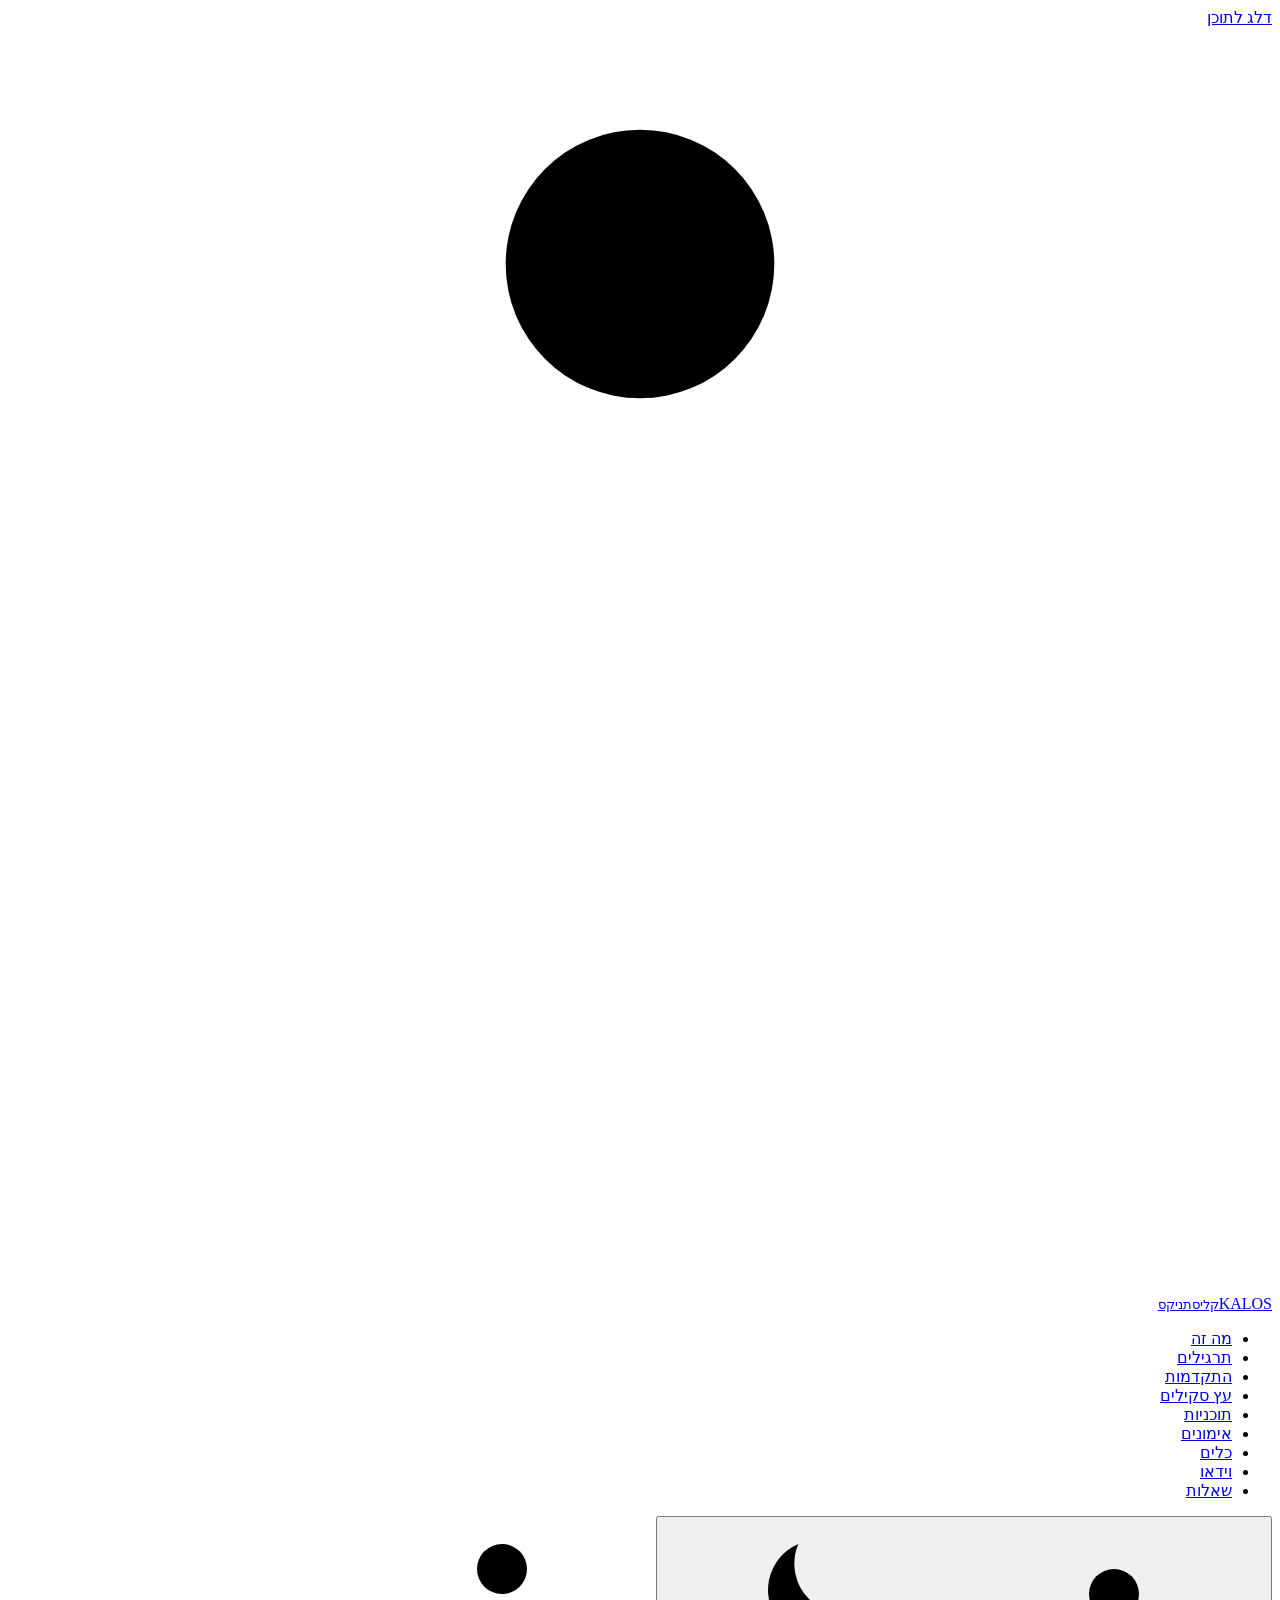
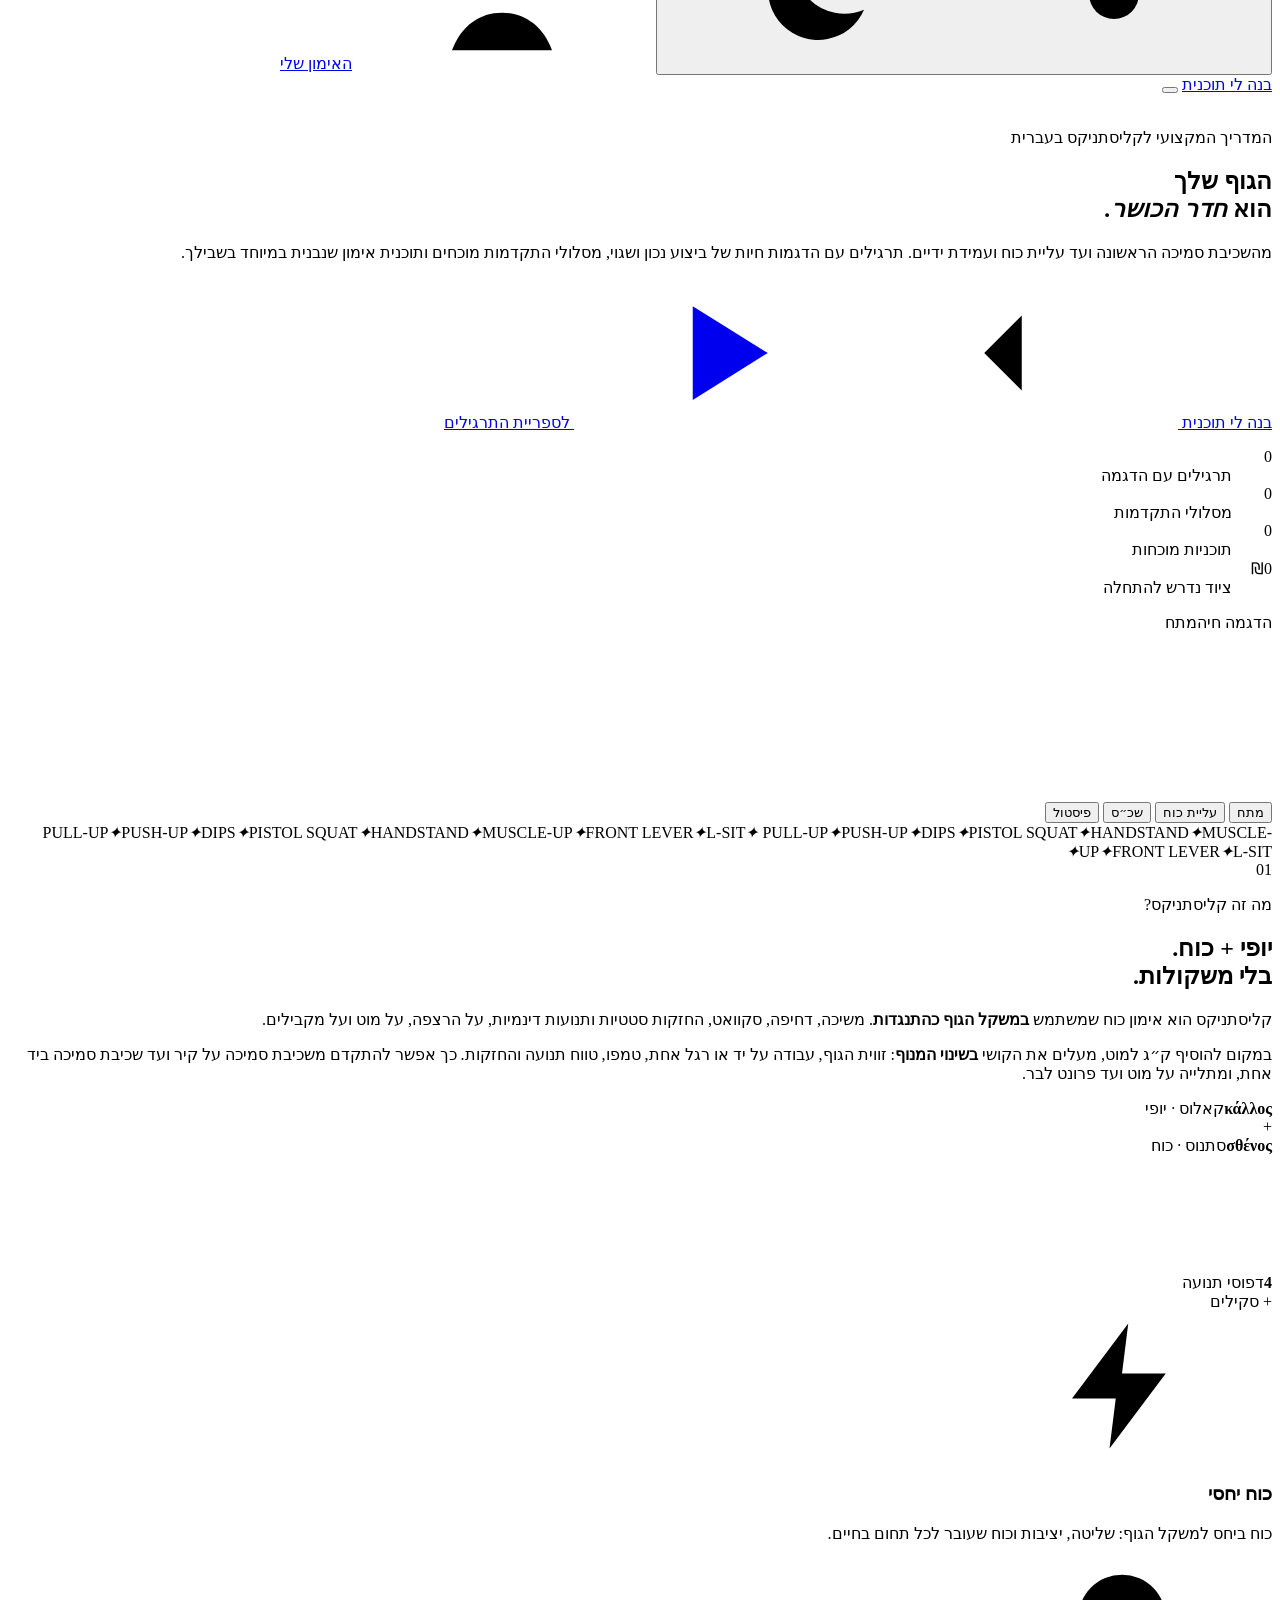
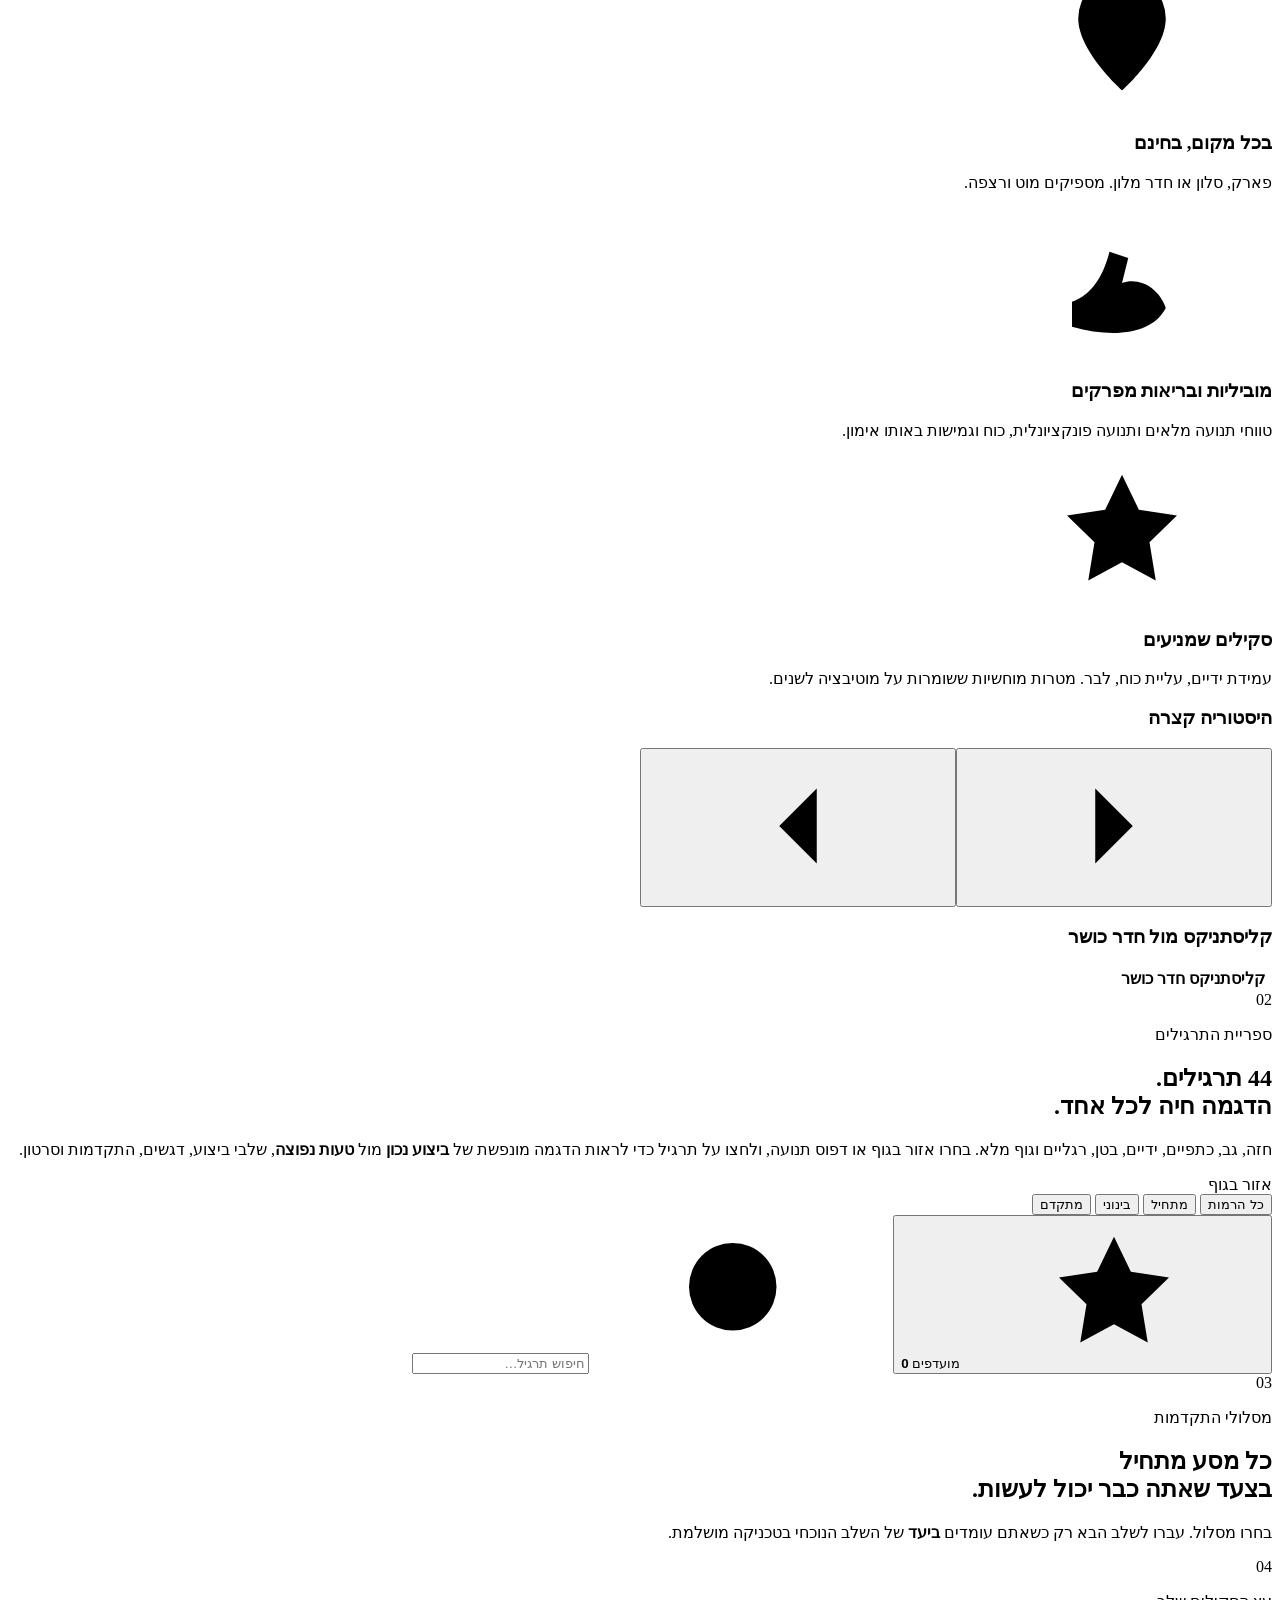
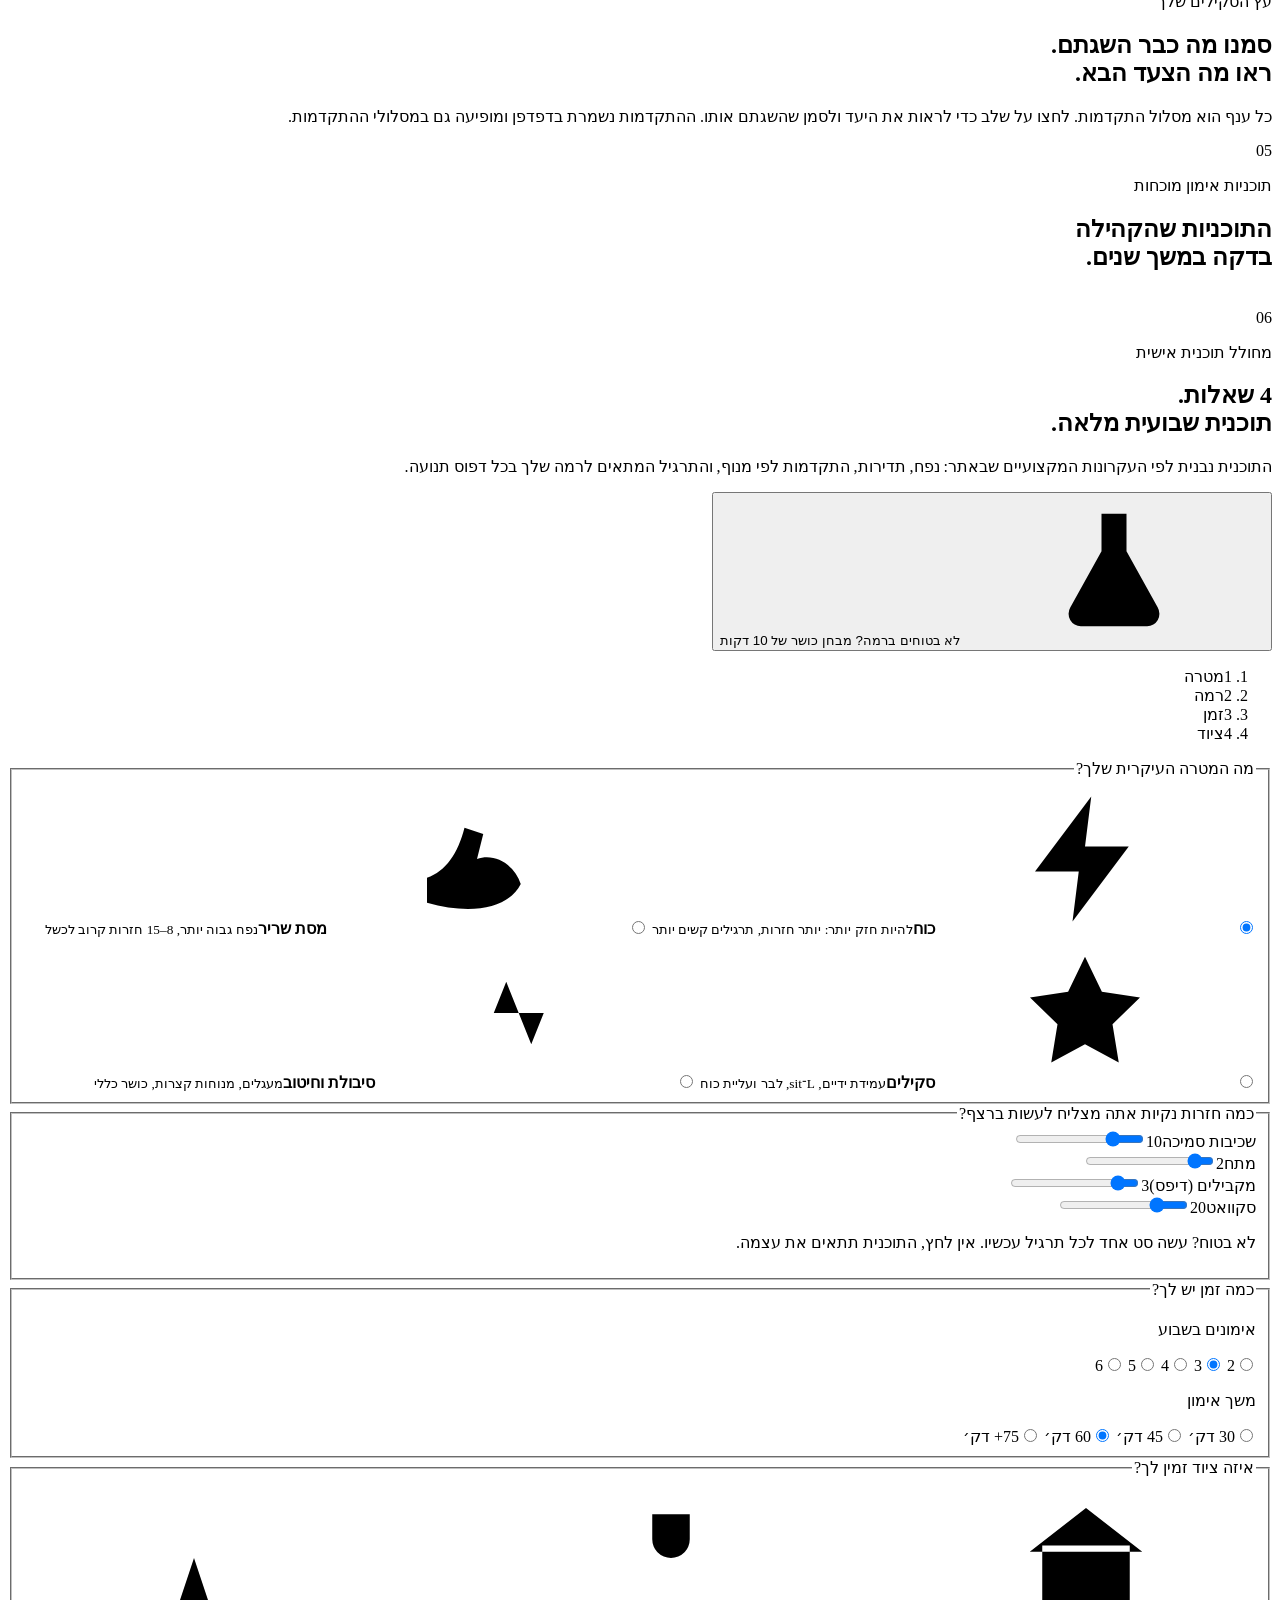
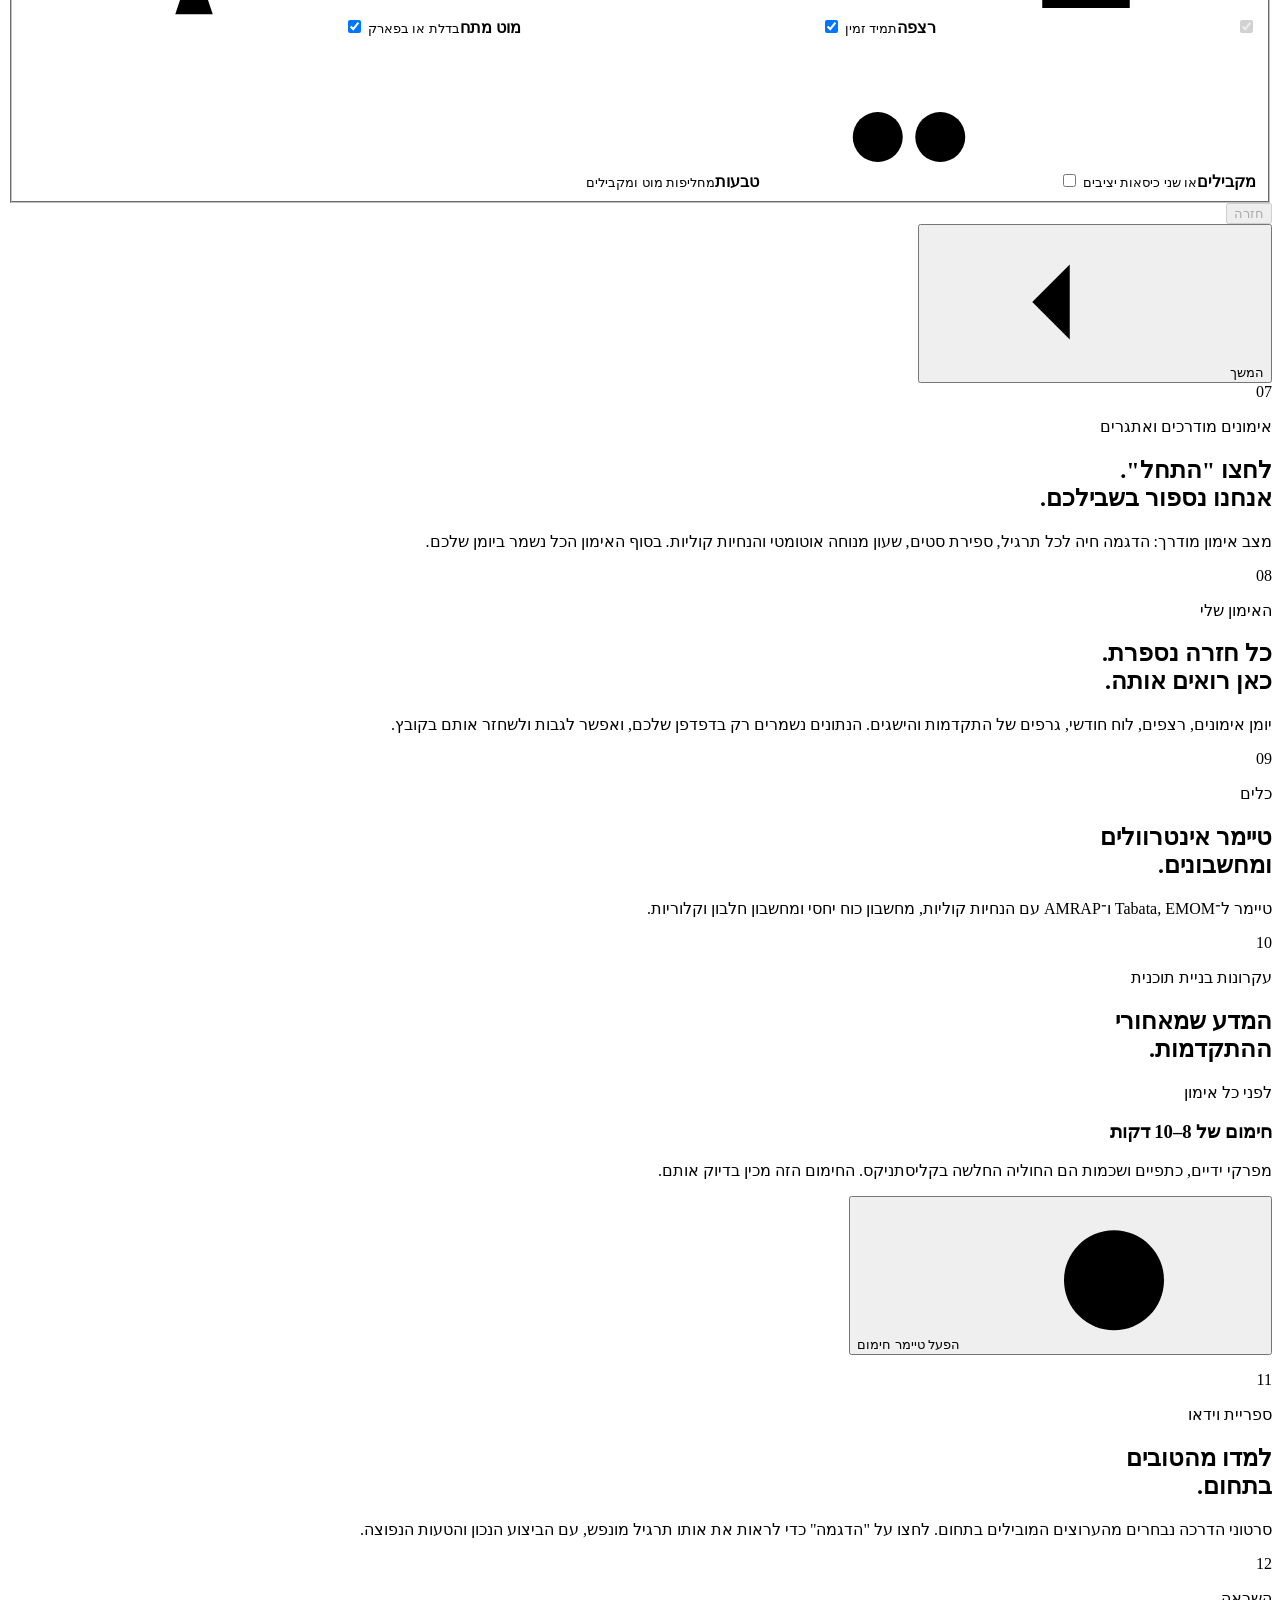
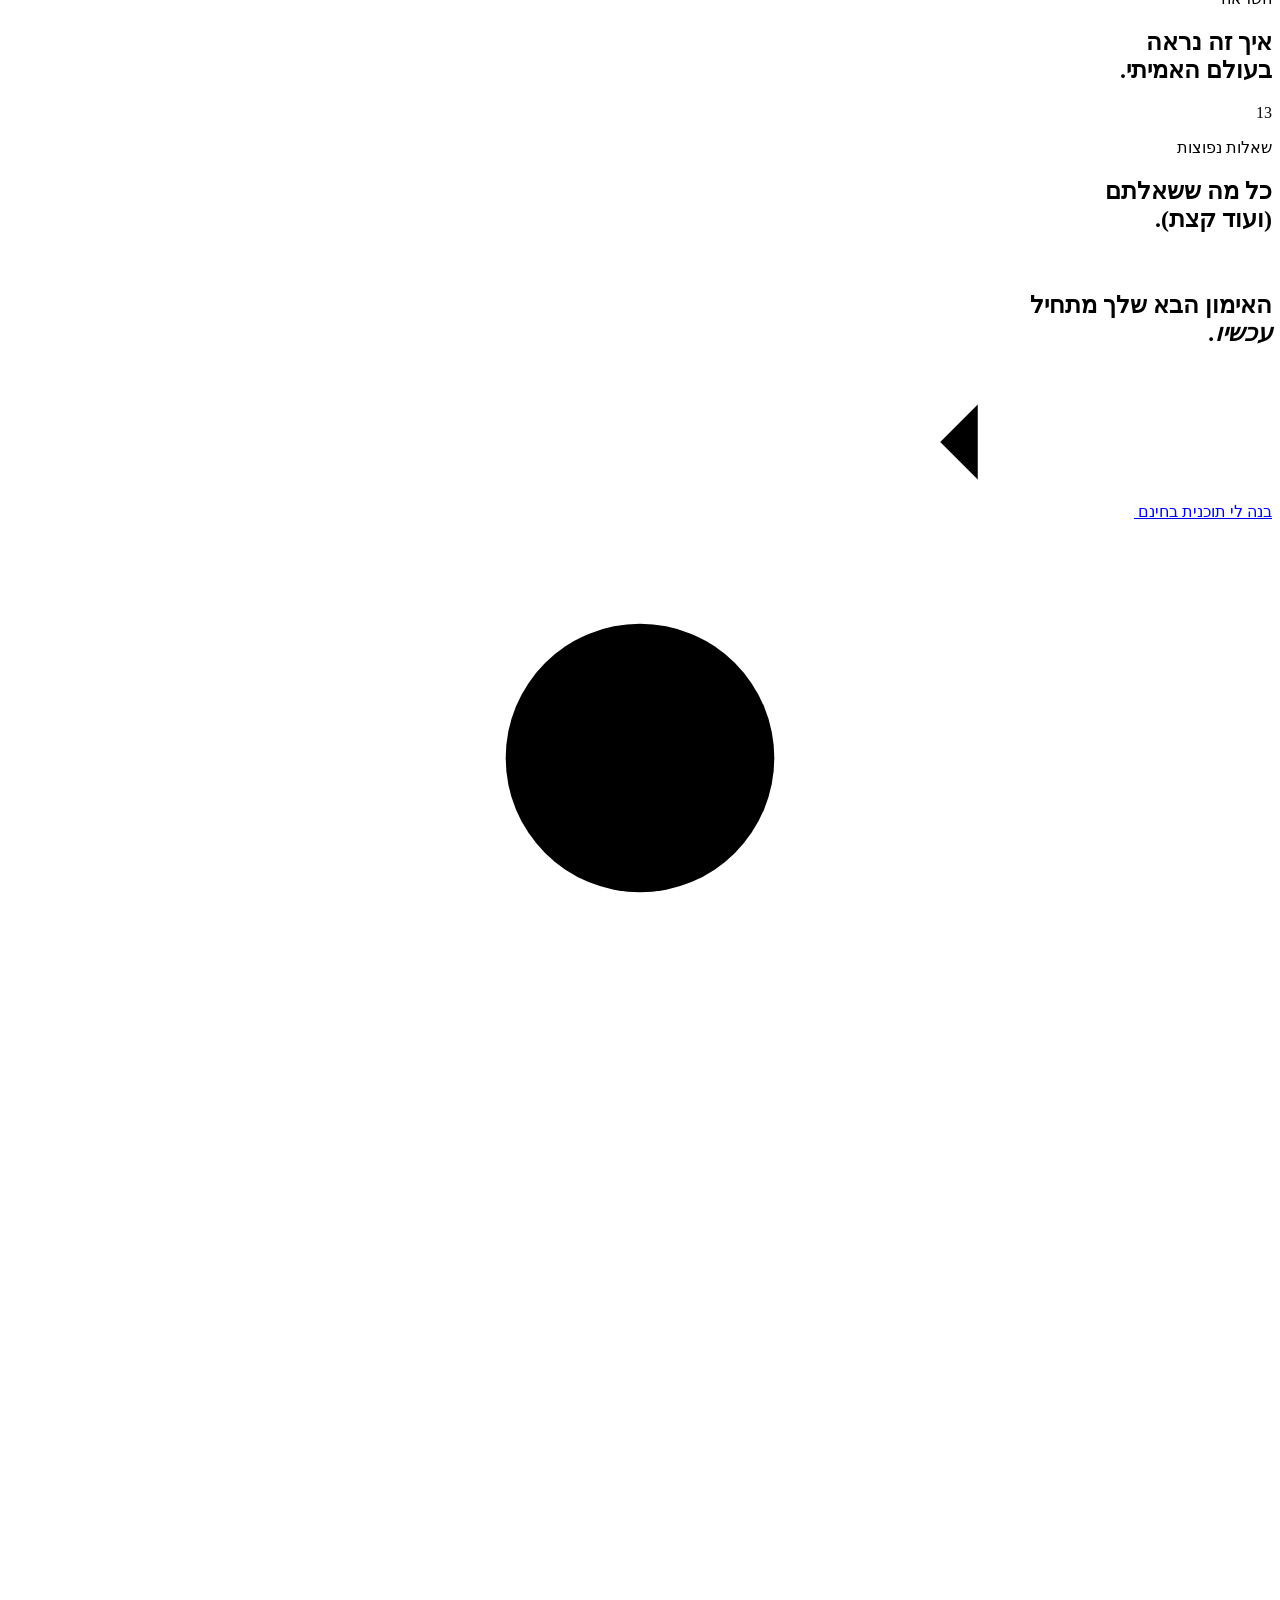
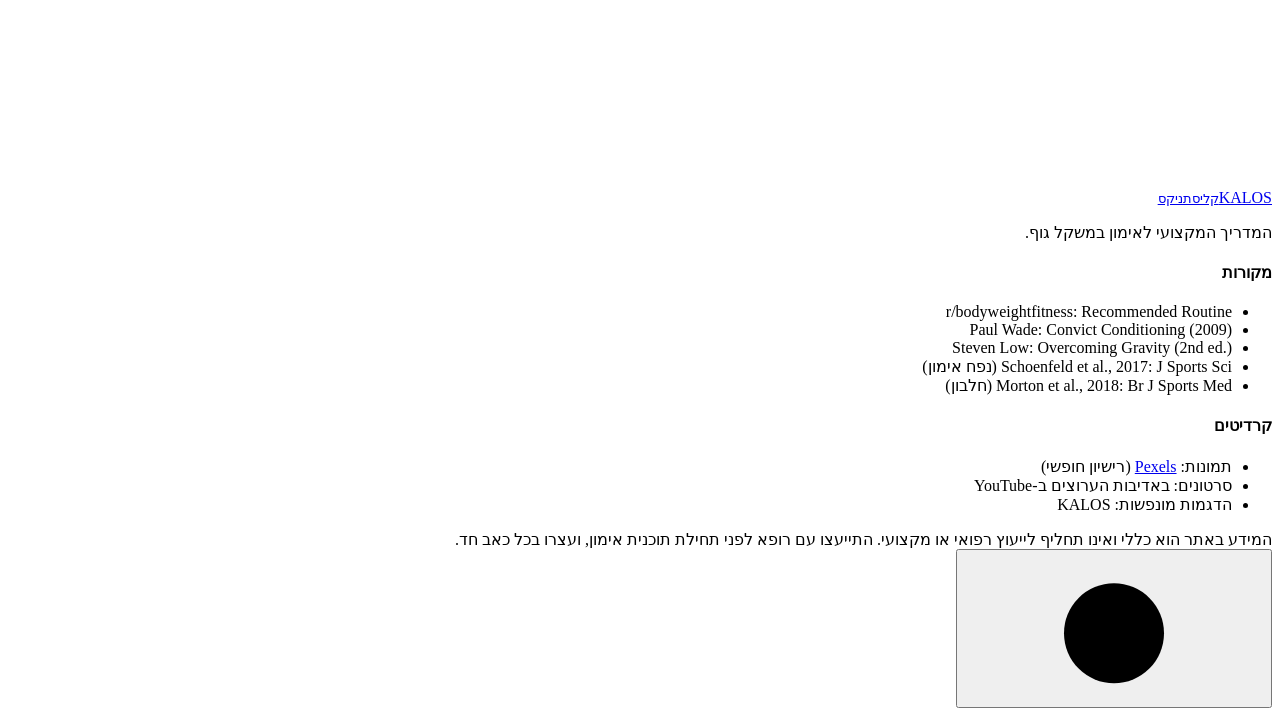
==== index.html @ a88c157d "Add files via upload" ====
<!doctype html>
<html lang="he" dir="rtl">
<head>
  <meta charset="utf-8" />
  <meta name="viewport" content="width=device-width, initial-scale=1, viewport-fit=cover" />
  <title>KALOS — קליסתניקס: המדריך המקצועי לאימון במשקל גוף</title>
  <meta name="description" content="כל מה שצריך לדעת על קליסתניקס: מה זה, תרגילי יסוד עם הדגמות מונפשות, מסלולי התקדמות, תוכניות מוכחות ומחולל תוכנית אישית." />
  <meta name="theme-color" content="#07090c" id="metaTheme" />
  <script>/* ערכת נושא לפני הציור הראשון — בלי הבהוב */try{var kp=JSON.parse(localStorage.getItem('kalos.prefs')||'{}');document.documentElement.dataset.theme=kp.theme||(matchMedia('(prefers-color-scheme: light)').matches?'light':'dark');}catch(e){document.documentElement.dataset.theme='dark';}</script>
  <link rel="manifest" href="manifest.webmanifest" />
  <link rel="icon" href="assets/icons/icon.svg" type="image/svg+xml" />
  <link rel="apple-touch-icon" href="assets/icons/icon-192.png" />
  <meta name="mobile-web-app-capable" content="yes" />
  <meta name="apple-mobile-web-app-capable" content="yes" />
  <meta name="apple-mobile-web-app-title" content="KALOS" />
  <link rel="preconnect" href="https://fonts.googleapis.com" />
  <link rel="preconnect" href="https://fonts.gstatic.com" crossorigin />
  <link href="https://fonts.googleapis.com/css2?family=Heebo:wght@300;400;500;600;700&family=Rubik:wght@500;700;800;900&display=swap" rel="stylesheet" />
  <link rel="preconnect" href="https://images.pexels.com" />
  <link rel="stylesheet" href="assets/css/style.css" />
  <link rel="stylesheet" href="assets/css/workout.css" />
  <link rel="stylesheet" href="assets/css/me.css" />
  <link rel="stylesheet" href="assets/css/skilltree.css" />
  <link rel="stylesheet" href="assets/css/tools.css" />
</head>
<body>
  <a class="skip" href="#main">דלג לתוכן</a>
  <div class="progress" aria-hidden="true"><span id="progressBar"></span></div>

  <!-- ===== ניווט ===== -->
  <header class="nav" id="nav">
    <div class="wrap nav-in">
      <a href="#top" class="logo" aria-label="KALOS — לראש העמוד">
        <span class="logo-mark" aria-hidden="true">
          <svg viewBox="0 0 32 32"><circle cx="16" cy="6" r="3.4"/><path d="M5 11h22M16 9.5v9M16 18.5l-5 9M16 18.5l5 9"/></svg>
        </span>
        <span class="logo-txt">KALOS<small>קליסתניקס</small></span>
      </a>
      <nav aria-label="ניווט ראשי">
        <ul class="nav-links" id="navLinks">
          <li><a href="#about">מה זה</a></li>
          <li><a href="#exercises">תרגילים</a></li>
          <li><a href="#progressions">התקדמות</a></li>
          <li><a href="#skilltree">עץ סקילים</a></li>
          <li><a href="#programs">תוכניות</a></li>
          <li><a href="#workouts">אימונים</a></li>
          <li><a href="#tools">כלים</a></li>
          <li><a href="#videos">וידאו</a></li>
          <li><a href="#faq">שאלות</a></li>
        </ul>
      </nav>
      <div class="nav-tools">
        <button class="icon-btn nav-ib" id="themeToggle" aria-label="מצב בהיר" title="מצב בהיר / כהה"><svg class="ico i-sun"><use href="#i-sun"/></svg><svg class="ico i-moon"><use href="#i-moon"/></svg></button>
        <a href="#me" class="nav-me" id="navMe" aria-label="האימון שלי"><svg class="ico"><use href="#i-user"/></svg><span class="nav-me-t">האימון שלי</span><b class="nav-streak" id="navStreak" hidden><svg class="ico"><use href="#i-fire"/></svg><span></span></b></a>
      </div>
      <a href="#builder" class="btn btn-sm btn-accent nav-cta">בנה לי תוכנית</a>
      <button class="burger" id="burger" aria-label="פתח תפריט" aria-expanded="false" aria-controls="navLinks"><span></span><span></span></button>
    </div>
  </header>

  <main id="main">
    <!-- ===== HERO ===== -->
    <section class="hero" id="top">
      <div class="hero-bg" aria-hidden="true"><img id="heroImg" alt="" fetchpriority="high" /></div>
      <div class="hero-grain" aria-hidden="true"></div>
      <div class="wrap hero-in">
        <div class="hero-copy">
          <p class="eyebrow reveal"><span class="dot"></span> המדריך המקצועי לקליסתניקס בעברית</p>
          <h1 class="reveal">הגוף שלך<br />הוא <em>חדר הכושר.</em></h1>
          <p class="lead reveal">מהשכיבת סמיכה הראשונה ועד עליית כוח ועמידת ידיים. תרגילים עם הדגמות חיות של ביצוע נכון ושגוי, מסלולי התקדמות מוכחים ותוכנית אימון שנבנית במיוחד בשבילך.</p>
          <div class="hero-ctas reveal">
            <a href="#builder" class="btn btn-accent btn-lg">בנה לי תוכנית <svg class="ico"><use href="#i-arrow"/></svg></a>
            <a href="#exercises" class="btn btn-ghost btn-lg"><svg class="ico"><use href="#i-play"/></svg> לספריית התרגילים</a>
          </div>
          <dl class="hero-stats reveal">
            <div><dt data-count="44" id="statEx">0</dt><dd>תרגילים עם הדגמה</dd></div>
            <div><dt data-count="6">0</dt><dd>מסלולי התקדמות</dd></div>
            <div><dt data-count="7">0</dt><dd>תוכניות מוכחות</dd></div>
            <div><dt>₪0</dt><dd>ציוד נדרש להתחלה</dd></div>
          </dl>
        </div>
        <aside class="hero-card glass reveal" aria-label="הדגמה חיה">
          <div class="hc-head"><span class="live"><i></i> הדגמה חיה</span><span class="hc-name" id="heroDemoName">מתח</span></div>
          <svg class="hc-stage" id="heroFig" role="img"></svg>
          <p class="hc-cap" id="heroCap" aria-live="off"></p>
          <div class="hc-switch" role="tablist" aria-label="בחר תרגיל להדגמה">
            <button role="tab" aria-selected="true" data-hero="pullup">מתח</button>
            <button role="tab" aria-selected="false" data-hero="muscleup">עליית כוח</button>
            <button role="tab" aria-selected="false" data-hero="pushup">שכ״ס</button>
            <button role="tab" aria-selected="false" data-hero="pistol">פיסטול</button>
          </div>
        </aside>
      </div>
      <a href="#about" class="scroll-cue" aria-label="גלול למטה"><span></span></a>
    </section>

    <!-- ===== מרקיז ===== -->
    <div class="marquee" aria-hidden="true">
      <div class="marquee-track">
        <span>PULL-UP</span><i>✦</i><span>PUSH-UP</span><i>✦</i><span>DIPS</span><i>✦</i><span>PISTOL SQUAT</span><i>✦</i><span>HANDSTAND</span><i>✦</i><span>MUSCLE-UP</span><i>✦</i><span>FRONT LEVER</span><i>✦</i><span>L-SIT</span><i>✦</i>
        <span>PULL-UP</span><i>✦</i><span>PUSH-UP</span><i>✦</i><span>DIPS</span><i>✦</i><span>PISTOL SQUAT</span><i>✦</i><span>HANDSTAND</span><i>✦</i><span>MUSCLE-UP</span><i>✦</i><span>FRONT LEVER</span><i>✦</i><span>L-SIT</span><i>✦</i>
      </div>
    </div>

    <!-- ===== מה זה ===== -->
    <section class="section" id="about">
      <div class="wrap">
        <header class="sec-head reveal">
          <span class="sec-num">01</span>
          <p class="eyebrow">מה זה קליסתניקס?</p>
          <h2>יופי + כוח.<br />בלי משקולות.</h2>
        </header>

        <div class="about-grid">
          <div class="about-copy reveal">
            <p class="big">קליסתניקס הוא אימון כוח שמשתמש <strong>במשקל הגוף כהתנגדות</strong>. משיכה, דחיפה, סקוואט, החזקות סטטיות ותנועות דינמיות, על הרצפה, על מוט ועל מקבילים.</p>
            <p>במקום להוסיף ק״ג למוט, מעלים את הקושי <strong>בשינוי המנוף</strong>: זווית הגוף, עבודה על יד או רגל אחת, טמפו, טווח תנועה והחזקות. כך אפשר להתקדם משכיבת סמיכה על קיר ועד שכיבת סמיכה ביד אחת, ומתלייה על מוט ועד פרונט לבר.</p>
            <div class="etym">
              <div><b lang="el">κάλλος</b><span>קאלוס · יופי</span></div>
              <span class="plus">+</span>
              <div><b lang="el">σθένος</b><span>סתנוס · כוח</span></div>
            </div>
          </div>
          <div class="collage reveal" aria-hidden="true">
            <figure class="c1"><img data-img="pullOut" data-w="900" alt="" loading="lazy" /></figure>
            <figure class="c2"><img data-img="hsRail" data-w="700" alt="" loading="lazy" /></figure>
            <figure class="c3"><img data-img="group" data-w="700" alt="" loading="lazy" /></figure>
            <div class="c-badge glass"><b>4</b><span>דפוסי תנועה<br />+ סקילים</span></div>
          </div>
        </div>

        <!-- יתרונות -->
        <div class="benefits">
          <article class="bcard reveal"><svg class="bico"><use href="#i-bolt"/></svg><h3>כוח יחסי</h3><p>כוח ביחס למשקל הגוף: שליטה, יציבות וכוח שעובר לכל תחום בחיים.</p></article>
          <article class="bcard reveal"><svg class="bico"><use href="#i-pin"/></svg><h3>בכל מקום, בחינם</h3><p>פארק, סלון או חדר מלון. מספיקים מוט ורצפה.</p></article>
          <article class="bcard reveal"><svg class="bico"><use href="#i-flex"/></svg><h3>מוביליות ובריאות מפרקים</h3><p>טווחי תנועה מלאים ותנועה פונקציונלית, כוח וגמישות באותו אימון.</p></article>
          <article class="bcard reveal"><svg class="bico"><use href="#i-star"/></svg><h3>סקילים שמניעים</h3><p>עמידת ידיים, עליית כוח, לבר. מטרות מוחשיות ששומרות על מוטיבציה לשנים.</p></article>
        </div>

        <!-- ציר זמן -->
        <div class="timeline-wrap reveal">
          <div class="tl-head">
            <h3>היסטוריה קצרה</h3>
            <div class="tl-ctrl"><button class="icon-btn" data-tl="1" aria-label="הקודם"><svg class="ico"><use href="#i-chev-r"/></svg></button><button class="icon-btn" data-tl="-1" aria-label="הבא"><svg class="ico"><use href="#i-chev-l"/></svg></button></div>
          </div>
          <ol class="timeline" id="timeline"></ol>
        </div>

        <!-- השוואה -->
        <div class="compare reveal">
          <h3>קליסתניקס מול חדר כושר</h3>
          <div class="table-scroll">
            <table>
              <thead><tr><th scope="col"></th><th scope="col"><span class="tag tag-accent">קליסתניקס</span></th><th scope="col"><span class="tag">חדר כושר</span></th></tr></thead>
              <tbody id="compareBody"></tbody>
            </table>
          </div>
        </div>
      </div>
    </section>

    <!-- ===== תרגילים ===== -->
    <section class="section section-alt" id="exercises">
      <div class="wrap">
        <header class="sec-head reveal">
          <span class="sec-num">02</span>
          <p class="eyebrow">ספריית התרגילים</p>
          <h2><span class="ex-total">44</span> תרגילים.<br />הדגמה חיה לכל אחד.</h2>
          <p class="sec-sub">חזה, גב, כתפיים, ידיים, בטן, רגליים וגוף מלא. בחרו אזור בגוף או דפוס תנועה, ולחצו על תרגיל כדי לראות הדגמה מונפשת של <b class="ok">ביצוע נכון</b> מול <b class="no">טעות נפוצה</b>, שלבי ביצוע, דגשים, התקדמות וסרטון.</p>
        </header>

        <div class="body-filter reveal" role="toolbar" aria-label="סינון לפי אזור בגוף">
          <span class="bf-label">אזור בגוף</span>
          <div class="chips" id="groupChips"></div>
        </div>
        <div class="filters reveal" role="toolbar" aria-label="סינון תרגילים">
          <div class="chips" id="catChips"></div>
          <div class="filter-side">
            <div class="seg" id="levelSeg" role="radiogroup" aria-label="רמה">
              <button role="radio" aria-checked="true" data-level="0">כל הרמות</button>
              <button role="radio" aria-checked="false" data-level="1">מתחיל</button>
              <button role="radio" aria-checked="false" data-level="2">בינוני</button>
              <button role="radio" aria-checked="false" data-level="3">מתקדם</button>
            </div>
            <button class="chip chip-fav" id="favOnly" aria-pressed="false"><svg class="ico"><use href="#i-star"/></svg> מועדפים <b id="favCount">0</b></button>
            <label class="search"><svg class="ico"><use href="#i-search"/></svg><input type="search" id="exSearch" placeholder="חיפוש תרגיל…" aria-label="חיפוש תרגיל" /></label>
          </div>
        </div>
        <div class="ex-grid" id="exGrid"></div>
        <p class="empty" id="exEmpty" hidden>לא נמצאו תרגילים. נסו סינון אחר.</p>
      </div>
    </section>

    <!-- ===== מסלולי התקדמות ===== -->
    <section class="section" id="progressions">
      <div class="wrap">
        <header class="sec-head reveal">
          <span class="sec-num">03</span>
          <p class="eyebrow">מסלולי התקדמות</p>
          <h2>כל מסע מתחיל<br />בצעד שאתה כבר יכול לעשות.</h2>
          <p class="sec-sub">בחרו מסלול. עברו לשלב הבא רק כשאתם עומדים <b>ביעד</b> של השלב הנוכחי בטכניקה מושלמת.</p>
        </header>
        <div class="prog-tabs reveal" id="progTabs" role="tablist" aria-label="מסלולי התקדמות"></div>
        <div class="prog-panel reveal" id="progPanel" role="tabpanel"></div>
      </div>
    </section>

    <!-- ===== עץ סקילים ===== -->
    <section class="section section-alt" id="skilltree">
      <div class="wrap">
        <header class="sec-head reveal">
          <span class="sec-num">04</span>
          <p class="eyebrow">עץ הסקילים שלך</p>
          <h2>סמנו מה כבר השגתם.<br />ראו מה הצעד הבא.</h2>
          <p class="sec-sub">כל ענף הוא מסלול התקדמות. לחצו על שלב כדי לראות את היעד ולסמן שהשגתם אותו. ההתקדמות נשמרת בדפדפן ומופיעה גם במסלולי ההתקדמות.</p>
        </header>
        <div id="skillTreeMount"></div>
      </div>
    </section>

    <!-- ===== תוכניות ===== -->
    <section class="section" id="programs">
      <div class="wrap">
        <header class="sec-head reveal">
          <span class="sec-num">05</span>
          <p class="eyebrow">תוכניות אימון מוכחות</p>
          <h2>התוכניות שהקהילה<br />בדקה במשך שנים.</h2>
        </header>
        <div class="programs">
          <div class="prog-list reveal" id="progList" role="tablist" aria-label="תוכניות"></div>
          <article class="prog-detail reveal" id="progDetail" role="tabpanel" aria-live="polite"></article>
        </div>
      </div>
    </section>

    <!-- ===== מחולל תוכנית ===== -->
    <section class="section builder-sec" id="builder">
      <div class="builder-bg" aria-hidden="true"><img data-img="graffiti" data-w="1800" alt="" loading="lazy" /></div>
      <div class="wrap">
        <header class="sec-head reveal">
          <span class="sec-num">06</span>
          <p class="eyebrow">מחולל תוכנית אישית</p>
          <h2>4 שאלות.<br />תוכנית שבועית מלאה.</h2>
          <p class="sec-sub">התוכנית נבנית לפי העקרונות המקצועיים שבאתר: נפח, תדירות, התקדמות לפי מנוף, והתרגיל המתאים לרמה שלך בכל דפוס תנועה.</p>
          <button type="button" class="btn btn-ghost btn-sm test-cta" data-open-test><svg class="ico"><use href="#i-test"/></svg> לא בטוחים ברמה? מבחן כושר של 10 דקות</button>
        </header>

        <form class="wizard glass reveal" id="wizard" novalidate>
          <ol class="wz-steps" aria-label="שלבים">
            <li class="on" data-step="0"><span>1</span>מטרה</li>
            <li data-step="1"><span>2</span>רמה</li>
            <li data-step="2"><span>3</span>זמן</li>
            <li data-step="3"><span>4</span>ציוד</li>
          </ol>

          <fieldset class="wz-pane on" data-pane="0">
            <legend>מה המטרה העיקרית שלך?</legend>
            <div class="opt-grid">
              <label class="opt"><input type="radio" name="goal" value="strength" checked /><span><svg class="ico"><use href="#i-bolt"/></svg><b>כוח</b><small>להיות חזק יותר: יותר חזרות, תרגילים קשים יותר</small></span></label>
              <label class="opt"><input type="radio" name="goal" value="muscle" /><span><svg class="ico"><use href="#i-flex"/></svg><b>מסת שריר</b><small>נפח גבוה יותר, 8–15 חזרות קרוב לכשל</small></span></label>
              <label class="opt"><input type="radio" name="goal" value="skills" /><span><svg class="ico"><use href="#i-star"/></svg><b>סקילים</b><small>עמידת ידיים, L־sit, לבר ועליית כוח</small></span></label>
              <label class="opt"><input type="radio" name="goal" value="endurance" /><span><svg class="ico"><use href="#i-heart"/></svg><b>סיבולת וחיטוב</b><small>מעגלים, מנוחות קצרות, כושר כללי</small></span></label>
            </div>
          </fieldset>

          <fieldset class="wz-pane" data-pane="1">
            <legend>כמה חזרות נקיות אתה מצליח לעשות ברצף?</legend>
            <div class="sliders">
              <div class="sl"><label for="sPush">שכיבות סמיכה</label><output id="oPush">10</output><input type="range" id="sPush" min="0" max="50" value="10" /><small id="lPush"></small></div>
              <div class="sl"><label for="sPull">מתח</label><output id="oPull">2</output><input type="range" id="sPull" min="0" max="20" value="2" /><small id="lPull"></small></div>
              <div class="sl"><label for="sDip">מקבילים (דיפס)</label><output id="oDip">3</output><input type="range" id="sDip" min="0" max="25" value="3" /><small id="lDip"></small></div>
              <div class="sl"><label for="sSquat">סקוואט</label><output id="oSquat">20</output><input type="range" id="sSquat" min="0" max="100" step="5" value="20" /><small id="lSquat"></small></div>
            </div>
            <p class="hint">לא בטוח? עשה סט אחד לכל תרגיל עכשיו. אין לחץ, התוכנית תתאים את עצמה.</p>
          </fieldset>

          <fieldset class="wz-pane" data-pane="2">
            <legend>כמה זמן יש לך?</legend>
            <p class="lbl">אימונים בשבוע</p>
            <div class="pills" role="radiogroup" aria-label="אימונים בשבוע">
              <label><input type="radio" name="days" value="2" /><span>2</span></label>
              <label><input type="radio" name="days" value="3" checked /><span>3</span></label>
              <label><input type="radio" name="days" value="4" /><span>4</span></label>
              <label><input type="radio" name="days" value="5" /><span>5</span></label>
              <label><input type="radio" name="days" value="6" /><span>6</span></label>
            </div>
            <p class="lbl">משך אימון</p>
            <div class="pills" role="radiogroup" aria-label="משך אימון">
              <label><input type="radio" name="time" value="30" /><span>30 דק׳</span></label>
              <label><input type="radio" name="time" value="45" /><span>45 דק׳</span></label>
              <label><input type="radio" name="time" value="60" checked /><span>60 דק׳</span></label>
              <label><input type="radio" name="time" value="75" /><span>75+ דק׳</span></label>
            </div>
          </fieldset>

          <fieldset class="wz-pane" data-pane="3">
            <legend>איזה ציוד זמין לך?</legend>
            <div class="opt-grid opt-grid-4">
              <label class="opt"><input type="checkbox" name="eq" value="floor" checked disabled /><span><svg class="ico"><use href="#i-home"/></svg><b>רצפה</b><small>תמיד זמין</small></span></label>
              <label class="opt"><input type="checkbox" name="eq" value="bar" checked /><span><svg class="ico"><use href="#i-bar"/></svg><b>מוט מתח</b><small>בדלת או בפארק</small></span></label>
              <label class="opt"><input type="checkbox" name="eq" value="dip" checked /><span><svg class="ico"><use href="#i-dip"/></svg><b>מקבילים</b><small>או שני כיסאות יציבים</small></span></label>
              <label class="opt"><input type="checkbox" name="eq" value="rings" /><span><svg class="ico"><use href="#i-rings"/></svg><b>טבעות</b><small>מחליפות מוט ומקבילים</small></span></label>
            </div>
          </fieldset>

          <div class="wz-nav">
            <button type="button" class="btn btn-ghost" id="wzBack" disabled>חזרה</button>
            <div class="wz-dots" aria-hidden="true"><i class="on"></i><i></i><i></i><i></i></div>
            <button type="button" class="btn btn-accent" id="wzNext">המשך <svg class="ico"><use href="#i-arrow"/></svg></button>
          </div>
        </form>

        <div class="plan" id="plan" hidden tabindex="-1"></div>
      </div>
    </section>

    <!-- ===== אימונים מודרכים + אתגרים ===== -->
    <section class="section section-alt" id="workouts">
      <div class="wrap">
        <header class="sec-head reveal">
          <span class="sec-num">07</span>
          <p class="eyebrow">אימונים מודרכים ואתגרים</p>
          <h2>לחצו "התחל".<br />אנחנו נספור בשבילכם.</h2>
          <p class="sec-sub">מצב אימון מודרך: הדגמה חיה לכל תרגיל, ספירת סטים, שעון מנוחה אוטומטי והנחיות קוליות. בסוף האימון הכל נשמר ביומן שלכם.</p>
        </header>
        <div id="workoutsMount"></div>
        <div id="challengesMount"></div>
      </div>
    </section>

    <!-- ===== האימון שלי ===== -->
    <section class="section" id="me">
      <div class="wrap">
        <header class="sec-head reveal">
          <span class="sec-num">08</span>
          <p class="eyebrow">האימון שלי</p>
          <h2>כל חזרה נספרת.<br />כאן רואים אותה.</h2>
          <p class="sec-sub">יומן אימונים, רצפים, לוח חודשי, גרפים של התקדמות והישגים. הנתונים נשמרים רק בדפדפן שלכם, ואפשר לגבות ולשחזר אותם בקובץ.</p>
        </header>
        <div id="meMount"></div>
      </div>
    </section>

    <!-- ===== כלים ===== -->
    <section class="section section-alt" id="tools">
      <div class="wrap">
        <header class="sec-head reveal">
          <span class="sec-num">09</span>
          <p class="eyebrow">כלים</p>
          <h2>טיימר אינטרוולים<br />ומחשבונים.</h2>
          <p class="sec-sub">טיימר ל־Tabata, EMOM ו־AMRAP עם הנחיות קוליות, מחשבון כוח יחסי ומחשבון חלבון וקלוריות.</p>
        </header>
        <div id="toolsMount"></div>
      </div>
    </section>

    <!-- ===== עקרונות ===== -->
    <section class="section" id="principles">
      <div class="wrap">
        <header class="sec-head reveal">
          <span class="sec-num">10</span>
          <p class="eyebrow">עקרונות בניית תוכנית</p>
          <h2>המדע שמאחורי<br />ההתקדמות.</h2>
        </header>
        <div class="bento" id="bento"></div>

        <div class="warm reveal">
          <div class="warm-copy">
            <p class="eyebrow">לפני כל אימון</p>
            <h3>חימום של 8–10 דקות</h3>
            <p>מפרקי ידיים, כתפיים ושכמות הם החוליה החלשה בקליסתניקס. החימום הזה מכין בדיוק אותם.</p>
            <button class="btn btn-ghost" id="warmStart"><svg class="ico"><use href="#i-timer"/></svg> הפעל טיימר חימום</button>
          </div>
          <ol class="warm-list" id="warmList"></ol>
        </div>
      </div>
    </section>

    <!-- ===== וידאו ===== -->
    <section class="section section-alt" id="videos">
      <div class="wrap">
        <header class="sec-head reveal">
          <span class="sec-num">11</span>
          <p class="eyebrow">ספריית וידאו</p>
          <h2>למדו מהטובים<br />בתחום.</h2>
          <p class="sec-sub">סרטוני הדרכה נבחרים מהערוצים המובילים בתחום. לחצו על "הדגמה" כדי לראות את אותו תרגיל מונפש, עם הביצוע הנכון והטעות הנפוצה.</p>
        </header>
        <div class="vid-grid" id="vidGrid"></div>
        <div class="vid-more"><button class="btn btn-ghost" id="vidMore" hidden>הצג עוד סרטונים</button></div>
      </div>
    </section>

    <!-- ===== גלריה ===== -->
    <section class="section" id="gallery">
      <div class="wrap">
        <header class="sec-head reveal">
          <span class="sec-num">12</span>
          <p class="eyebrow">השראה</p>
          <h2>איך זה נראה<br />בעולם האמיתי.</h2>
        </header>
        <div class="masonry" id="masonry"></div>
      </div>
    </section>

    <!-- ===== FAQ ===== -->
    <section class="section section-alt" id="faq">
      <div class="wrap faq-wrap">
        <header class="sec-head reveal">
          <span class="sec-num">13</span>
          <p class="eyebrow">שאלות נפוצות</p>
          <h2>כל מה ששאלתם<br />(ועוד קצת).</h2>
        </header>
        <div class="faq" id="faqList"></div>
      </div>
    </section>

    <!-- ===== CTA ===== -->
    <section class="cta">
      <div class="cta-bg" aria-hidden="true"><img data-img="hsBars" data-w="1800" alt="" loading="lazy" /></div>
      <div class="wrap cta-in reveal">
        <h2>האימון הבא שלך מתחיל<br /><em>עכשיו.</em></h2>
        <a href="#builder" class="btn btn-accent btn-lg">בנה לי תוכנית בחינם <svg class="ico"><use href="#i-arrow"/></svg></a>
      </div>
    </section>
  </main>

  <footer class="footer">
    <div class="wrap foot-in">
      <div>
        <a href="#top" class="logo"><span class="logo-mark" aria-hidden="true"><svg viewBox="0 0 32 32"><circle cx="16" cy="6" r="3.4"/><path d="M5 11h22M16 9.5v9M16 18.5l-5 9M16 18.5l5 9"/></svg></span><span class="logo-txt">KALOS<small>קליסתניקס</small></span></a>
        <p class="muted">המדריך המקצועי לאימון במשקל גוף.</p>
      </div>
      <div>
        <h4>מקורות</h4>
        <ul class="muted">
          <li>r/bodyweightfitness: Recommended Routine</li>
          <li>Paul Wade: Convict Conditioning (2009)</li>
          <li>Steven Low: Overcoming Gravity (2nd ed.)</li>
          <li>Schoenfeld et al., 2017: J Sports Sci (נפח אימון)</li>
          <li>Morton et al., 2018: Br J Sports Med (חלבון)</li>
        </ul>
      </div>
      <div>
        <h4>קרדיטים</h4>
        <ul class="muted">
          <li>תמונות: <a href="https://www.pexels.com/search/calisthenics/" target="_blank" rel="noopener">Pexels</a> (רישיון חופשי)</li>
          <li>סרטונים: באדיבות הערוצים ב-YouTube</li>
          <li>הדגמות מונפשות: KALOS</li>
        </ul>
      </div>
    </div>
    <div class="wrap disclaimer">המידע באתר הוא כללי ואינו תחליף לייעוץ רפואי או מקצועי. התייעצו עם רופא לפני תחילת תוכנית אימון, ועצרו בכל כאב חד.</div>
  </footer>

  <!-- ===== מודאל תרגיל ===== -->
  <dialog class="modal" id="exModal" aria-labelledby="mTitle">
    <div class="m-shell">
      <button class="icon-btn m-close" id="mClose" aria-label="סגור"><svg class="ico"><use href="#i-x"/></svg></button>
      <div class="m-stage">
        <div class="m-mode" role="radiogroup" aria-label="מצב הדגמה">
          <button role="radio" aria-checked="true" data-mode="good" class="good"><svg class="ico"><use href="#i-check"/></svg> ביצוע נכון</button>
          <button role="radio" aria-checked="false" data-mode="bad" class="bad"><svg class="ico"><use href="#i-x"/></svg> טעות נפוצה</button>
        </div>
        <svg class="m-fig" id="mFig" role="img"></svg>
        <p class="m-cap" id="mCap" aria-live="polite"></p>
        <div class="m-ctrl">
          <button class="icon-btn" id="mPlay" aria-label="השהה"><svg class="ico"><use href="#i-pause"/></svg></button>
          <div class="m-dots" id="mDots"></div>
          <div class="seg seg-sm" id="mSpeed" role="radiogroup" aria-label="מהירות">
            <button role="radio" aria-checked="false" data-speed="0.5" dir="ltr">0.5×</button>
            <button role="radio" aria-checked="true" data-speed="1" dir="ltr">1×</button>
          </div>
        </div>
      </div>
      <div class="m-body">
        <div class="m-top">
          <div class="m-tags" id="mTags"></div>
          <h3 id="mTitle"></h3>
          <p class="m-en" id="mEn"></p>
          <p class="m-sum" id="mSum"></p>
          <dl class="m-meta" id="mMeta"></dl>
        </div>
        <div class="tabs" role="tablist" aria-label="מידע על התרגיל" id="mTabs">
          <button role="tab" aria-selected="true" data-tab="steps">ביצוע</button>
          <button role="tab" aria-selected="false" data-tab="cues">דגשים</button>
          <button role="tab" aria-selected="false" data-tab="mistakes">טעויות</button>
          <button role="tab" aria-selected="false" data-tab="prog">התקדמות</button>
          <button role="tab" aria-selected="false" data-tab="video">וידאו</button>
        </div>
        <div class="m-pane" id="mPane" role="tabpanel"></div>
        <div class="m-foot">
          <button class="btn btn-ghost btn-sm" id="mPrev"><svg class="ico"><use href="#i-chev-r"/></svg> הקודם</button>
          <button class="btn btn-ghost btn-sm" id="mNext">הבא <svg class="ico"><use href="#i-chev-l"/></svg></button>
        </div>
      </div>
    </div>
  </dialog>

  <!-- ===== לייטבוקס ===== -->
  <dialog class="lightbox" id="lightbox" aria-label="תמונה מוגדלת">
    <button class="icon-btn lb-close" aria-label="סגור"><svg class="ico"><use href="#i-x"/></svg></button>
    <img id="lbImg" alt="" />
    <p id="lbCap"></p>
  </dialog>

  <!-- ===== טיימר מנוחה ===== -->
  <div class="timer" id="timer">
    <button class="timer-fab" id="timerFab" aria-expanded="false" aria-controls="timerPanel" aria-label="שעון מנוחה"><svg class="ico"><use href="#i-timer"/></svg></button>
    <div class="timer-panel glass" id="timerPanel" hidden>
      <p class="tp-title" id="tpTitle">שעון מנוחה</p>
      <div class="ring"><svg viewBox="0 0 120 120"><circle cx="60" cy="60" r="52" class="r-bg"/><circle cx="60" cy="60" r="52" class="r-fg" id="ringFg"/></svg><b id="tpTime">1:30</b></div>
      <p class="tp-sub" id="tpSub"></p>
      <div class="tp-presets" id="tpPresets"><button data-sec="60">60״</button><button data-sec="90" class="on">90״</button><button data-sec="120">2׳</button><button data-sec="180">3׳</button></div>
      <div class="tp-actions"><button class="btn btn-accent btn-sm" id="tpGo">התחל</button><button class="btn btn-ghost btn-sm" id="tpReset">איפוס</button></div>
    </div>
  </div>

  <div class="toast" id="toast" role="status" aria-live="polite"></div>

  <!-- ===== אייקונים ===== -->
  <svg width="0" height="0" style="position:absolute" aria-hidden="true">
    <defs>
      <symbol id="i-arrow" viewBox="0 0 24 24"><path d="M19 12H5m6-6-6 6 6 6"/></symbol>
      <symbol id="i-chev-l" viewBox="0 0 24 24"><path d="m15 18-6-6 6-6"/></symbol>
      <symbol id="i-chev-r" viewBox="0 0 24 24"><path d="m9 18 6-6-6-6"/></symbol>
      <symbol id="i-play" viewBox="0 0 24 24"><path d="M7 4.5v15l12-7.5z" fill="currentColor" stroke="none"/></symbol>
      <symbol id="i-pause" viewBox="0 0 24 24"><path d="M8 5v14M16 5v14"/></symbol>
      <symbol id="i-x" viewBox="0 0 24 24"><path d="M18 6 6 18M6 6l12 12"/></symbol>
      <symbol id="i-check" viewBox="0 0 24 24"><path d="m5 12.5 4.5 4.5L19 7.5"/></symbol>
      <symbol id="i-search" viewBox="0 0 24 24"><circle cx="11" cy="11" r="7"/><path d="m20 20-3.5-3.5"/></symbol>
      <symbol id="i-bolt" viewBox="0 0 24 24"><path d="M13 2 4 14h7l-1 8 9-12h-7z"/></symbol>
      <symbol id="i-pin" viewBox="0 0 24 24"><path d="M12 21s-7-6.2-7-11.5a7 7 0 0 1 14 0C19 14.8 12 21 12 21z"/><circle cx="12" cy="9.5" r="2.5"/></symbol>
      <symbol id="i-flex" viewBox="0 0 24 24"><path d="M4 15c3-1 5-4 6-8l3 1-1 4c3-1 6 1 7 4-2 4-8 5-15 3z"/></symbol>
      <symbol id="i-star" viewBox="0 0 24 24"><path d="m12 3 2.7 5.6 6.1.9-4.4 4.3 1 6.1L12 17l-5.4 2.9 1-6.1-4.4-4.3 6.1-.9z"/></symbol>
      <symbol id="i-heart" viewBox="0 0 24 24"><path d="M3 12h4l2-5 4 10 2-5h6"/></symbol>
      <symbol id="i-home" viewBox="0 0 24 24"><path d="M3 11 12 4l9 7M5 10v10h14V10"/></symbol>
      <symbol id="i-bar" viewBox="0 0 24 24"><path d="M3 5h18M6 5v16M18 5v16M9 5v4a3 3 0 0 0 6 0V5"/></symbol>
      <symbol id="i-dip" viewBox="0 0 24 24"><path d="M2 10h7M15 10h7M5 10v11M19 10v11M12 3v9m-3 9 3-9 3 9"/></symbol>
      <symbol id="i-rings" viewBox="0 0 24 24"><path d="M7 2v10M17 2v10"/><circle cx="7" cy="16" r="4"/><circle cx="17" cy="16" r="4"/></symbol>
      <symbol id="i-timer" viewBox="0 0 24 24"><circle cx="12" cy="13" r="8"/><path d="M12 9v4l2.5 2.5M9 2h6"/></symbol>
      <symbol id="i-print" viewBox="0 0 24 24"><path d="M6 9V3h12v6M6 18H4v-7h16v7h-2M8 14h8v7H8z"/></symbol>
      <symbol id="i-copy" viewBox="0 0 24 24"><rect x="8" y="8" width="12" height="12" rx="2"/><path d="M16 8V5a1 1 0 0 0-1-1H5a1 1 0 0 0-1 1v10a1 1 0 0 0 1 1h3"/></symbol>
      <symbol id="i-save" viewBox="0 0 24 24"><path d="M6 3h10l4 4v14H4V3zM8 3v6h8M8 21v-7h8v7"/></symbol>
      <symbol id="i-ext" viewBox="0 0 24 24"><path d="M14 4h6v6M20 4l-9 9M18 14v6H4V6h6"/></symbol>
      <symbol id="i-yt" viewBox="0 0 24 24"><rect x="2" y="5" width="20" height="14" rx="4" fill="currentColor" stroke="none"/><path d="M10 9v6l5-3z" fill="#000" stroke="none"/></symbol>
      <symbol id="i-user" viewBox="0 0 24 24"><circle cx="12" cy="8" r="4"/><path d="M4 21c1.5-4 4.5-6 8-6s6.5 2 8 6"/></symbol>
      <symbol id="i-sun" viewBox="0 0 24 24"><circle cx="12" cy="12" r="4"/><path d="M12 2v2M12 20v2M4.9 4.9l1.4 1.4M17.7 17.7l1.4 1.4M2 12h2M20 12h2M4.9 19.1l1.4-1.4M17.7 6.3l1.4-1.4"/></symbol>
      <symbol id="i-moon" viewBox="0 0 24 24"><path d="M20 14.5A8 8 0 0 1 9.5 4a8 8 0 1 0 10.5 10.5z"/></symbol>
      <symbol id="i-fire" viewBox="0 0 24 24"><path d="M12 22c4 0 7-2.7 7-6.8 0-3.6-2.4-6.1-4.3-8.2-.3 2-1.3 3.3-2.7 3.9.3-3.3-1-6.4-3.5-8.9C8.3 5.5 5 8.9 5 15.2 5 19.3 8 22 12 22z"/></symbol>
      <symbol id="i-trophy" viewBox="0 0 24 24"><path d="M8 4h8v5a4 4 0 0 1-8 0zM8 6H4v1a4 4 0 0 0 4 4M16 6h4v1a4 4 0 0 1-4 4M12 13v4M8 21h8M9 17h6v4H9z"/></symbol>
      <symbol id="i-share" viewBox="0 0 24 24"><circle cx="18" cy="5" r="3"/><circle cx="6" cy="12" r="3"/><circle cx="18" cy="19" r="3"/><path d="m8.6 10.5 6.8-4M8.6 13.5l6.8 4"/></symbol>
      <symbol id="i-chart" viewBox="0 0 24 24"><path d="M3 3v18h18M7 15l4-4 3 3 5-6"/></symbol>
      <symbol id="i-cal" viewBox="0 0 24 24"><rect x="3" y="5" width="18" height="16" rx="2"/><path d="M3 10h18M8 3v4M16 3v4"/></symbol>
      <symbol id="i-plus" viewBox="0 0 24 24"><path d="M12 5v14M5 12h14"/></symbol>
      <symbol id="i-minus" viewBox="0 0 24 24"><path d="M5 12h14"/></symbol>
      <symbol id="i-skip" viewBox="0 0 24 24"><path d="M7 5v14M9 12l10-7v14z"/></symbol>
      <symbol id="i-volume" viewBox="0 0 24 24"><path d="M4 9v6h4l5 4V5L8 9zM16.5 8.5a5 5 0 0 1 0 7M19 6a8.5 8.5 0 0 1 0 12"/></symbol>
      <symbol id="i-mute" viewBox="0 0 24 24"><path d="M4 9v6h4l5 4V5L8 9zM17 9l5 6M22 9l-5 6"/></symbol>
      <symbol id="i-download" viewBox="0 0 24 24"><path d="M12 3v12m-5-5 5 5 5-5M4 21h16"/></symbol>
      <symbol id="i-upload" viewBox="0 0 24 24"><path d="M12 21V9m-5 5 5-5 5 5M4 3h16"/></symbol>
      <symbol id="i-trash" viewBox="0 0 24 24"><path d="M4 7h16M9 7V4h6v3M6 7l1 14h10l1-14"/></symbol>
      <symbol id="i-calc" viewBox="0 0 24 24"><rect x="5" y="2" width="14" height="20" rx="2"/><path d="M8 6h8M8 11h.01M12 11h.01M16 11h.01M8 15h.01M12 15h.01M16 15v3M8 18h.01M12 18h.01"/></symbol>
      <symbol id="i-tree" viewBox="0 0 24 24"><circle cx="12" cy="4" r="2"/><circle cx="5" cy="13" r="2"/><circle cx="19" cy="13" r="2"/><circle cx="12" cy="20" r="2"/><path d="M12 6v12M11 5.5 6 11.5M13 5.5l5 6"/></symbol>
      <symbol id="i-test" viewBox="0 0 24 24"><path d="M9 3h6M10 3v6l-5 9a2 2 0 0 0 1.7 3h10.6a2 2 0 0 0 1.7-3l-5-9V3M7 15h10"/></symbol>
      <symbol id="i-star-f" viewBox="0 0 24 24"><path d="m12 3 2.7 5.6 6.1.9-4.4 4.3 1 6.1L12 17l-5.4 2.9 1-6.1-4.4-4.3 6.1-.9z" fill="currentColor"/></symbol>
      <symbol id="i-lock" viewBox="0 0 24 24"><rect x="5" y="11" width="14" height="10" rx="2"/><path d="M8 11V7a4 4 0 0 1 8 0v4"/></symbol>
      <symbol id="i-refresh" viewBox="0 0 24 24"><path d="M20 11a8 8 0 0 0-14.9-3M4 13a8 8 0 0 0 14.9 3M4 4v4h4M20 20v-4h-4"/></symbol>
      <symbol id="i-link" viewBox="0 0 24 24"><path d="M10 14a4 4 0 0 0 5.7 0l3-3a4 4 0 0 0-5.7-5.7l-1 1M14 10a4 4 0 0 0-5.7 0l-3 3a4 4 0 0 0 5.7 5.7l1-1"/></symbol>
      <symbol id="i-wa" viewBox="0 0 24 24"><path d="M4 20l1.3-4A8 8 0 1 1 8 18.7z"/><path d="M9 9c0 3 3 6 6 6l1-1.5-2-1-1 1c-1-.5-2-1.5-2.5-2.5l1-1-1-2z" fill="currentColor" stroke="none"/></symbol>
      <symbol id="i-flag" viewBox="0 0 24 24"><path d="M5 21V4M5 4h11l-2 4 2 4H5"/></symbol>
      <symbol id="i-edit" viewBox="0 0 24 24"><path d="M4 20h4L19 9l-4-4L4 16zM13.5 6.5l4 4"/></symbol>
      <symbol id="i-info" viewBox="0 0 24 24"><circle cx="12" cy="12" r="9"/><path d="M12 11v6M12 7.5v.01"/></symbol>
    </defs>
  </svg>

  <script src="assets/js/figure.js"></script>
  <script src="assets/js/data.js"></script>
  <script src="assets/js/exercises-extra.js"></script>
  <script src="assets/js/exercises-more.js"></script>
  <script src="assets/js/builder.js"></script>
  <script src="assets/js/core.js"></script>
  <script src="assets/js/features-data.js"></script>
  <script src="assets/js/theme.js"></script>
  <script src="assets/js/skilltree.js"></script>
  <script src="assets/js/assess.js"></script>
  <script src="assets/js/tools.js"></script>
  <script src="assets/js/workout.js"></script>
  <script src="assets/js/tracker.js"></script>
  <script src="assets/js/share.js"></script>
  <script src="assets/js/app.js"></script>
  <script src="assets/js/pwa.js"></script>
</body>
</html>
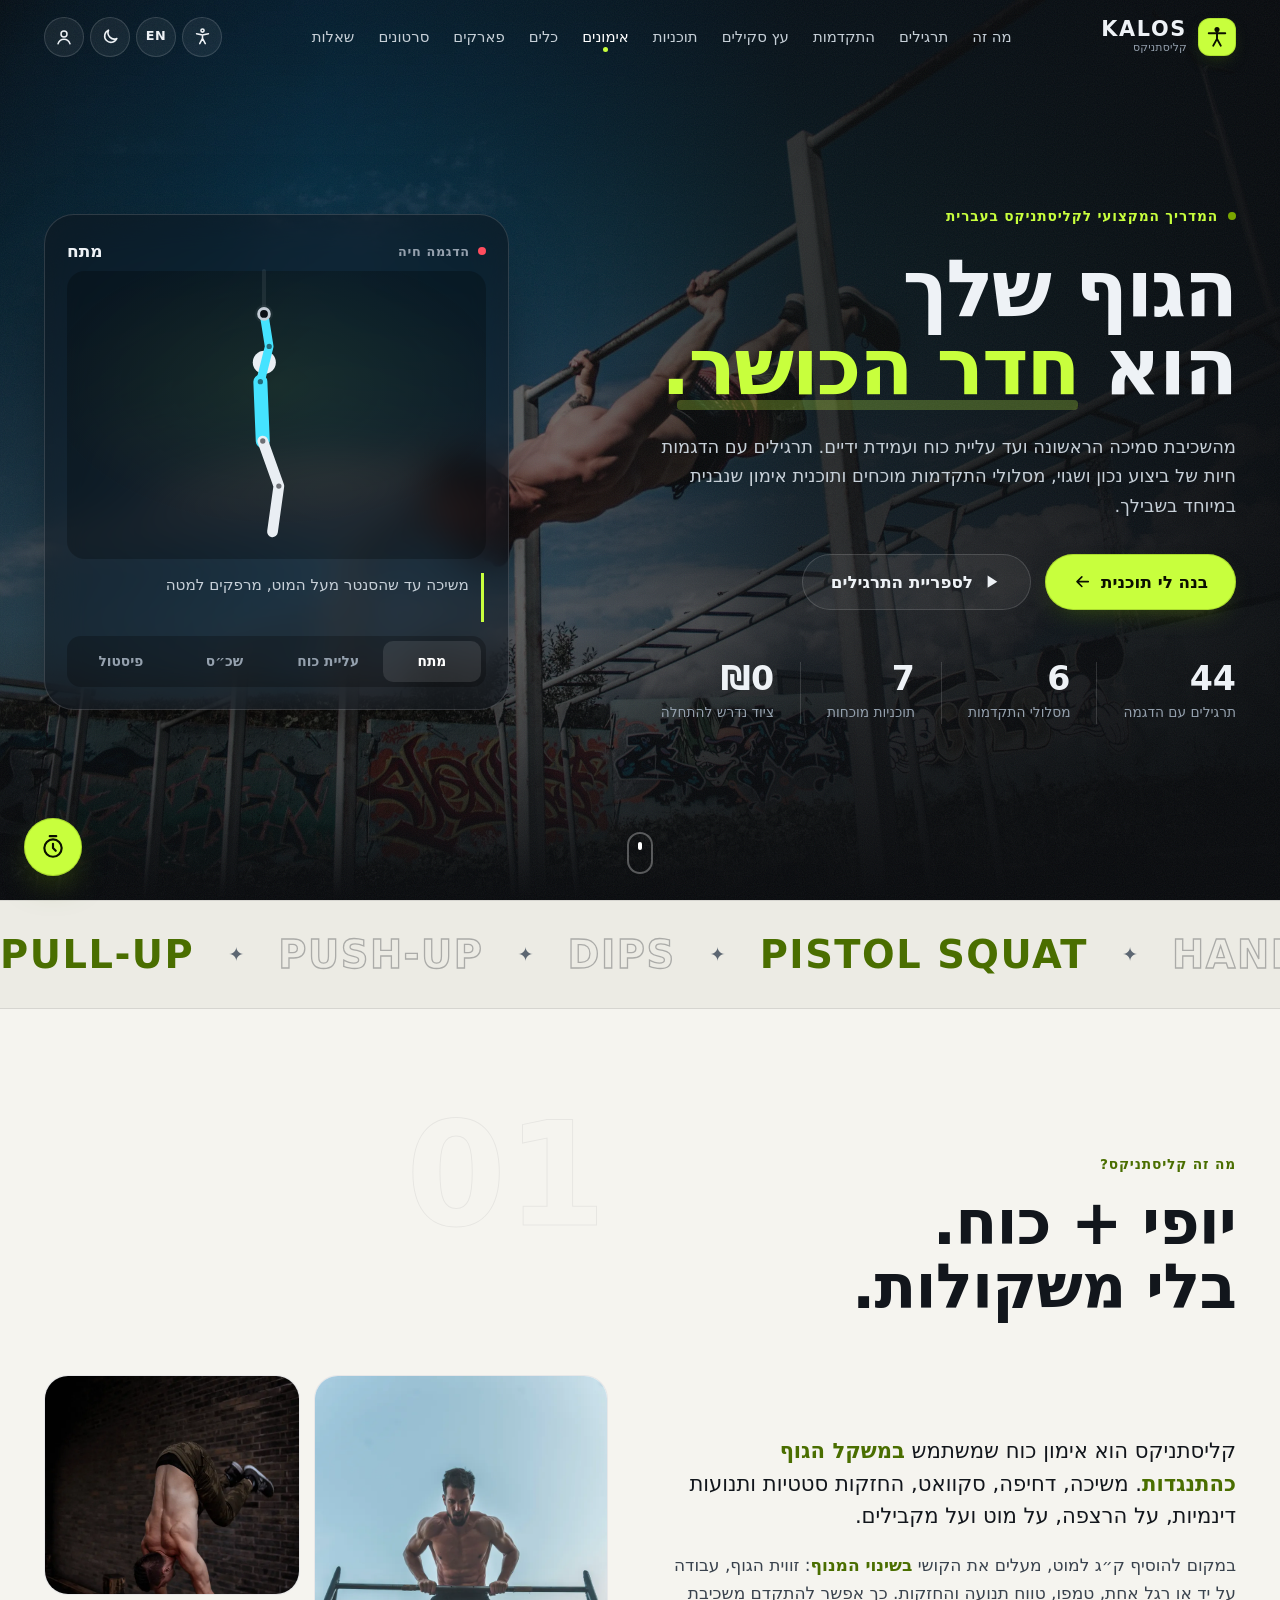
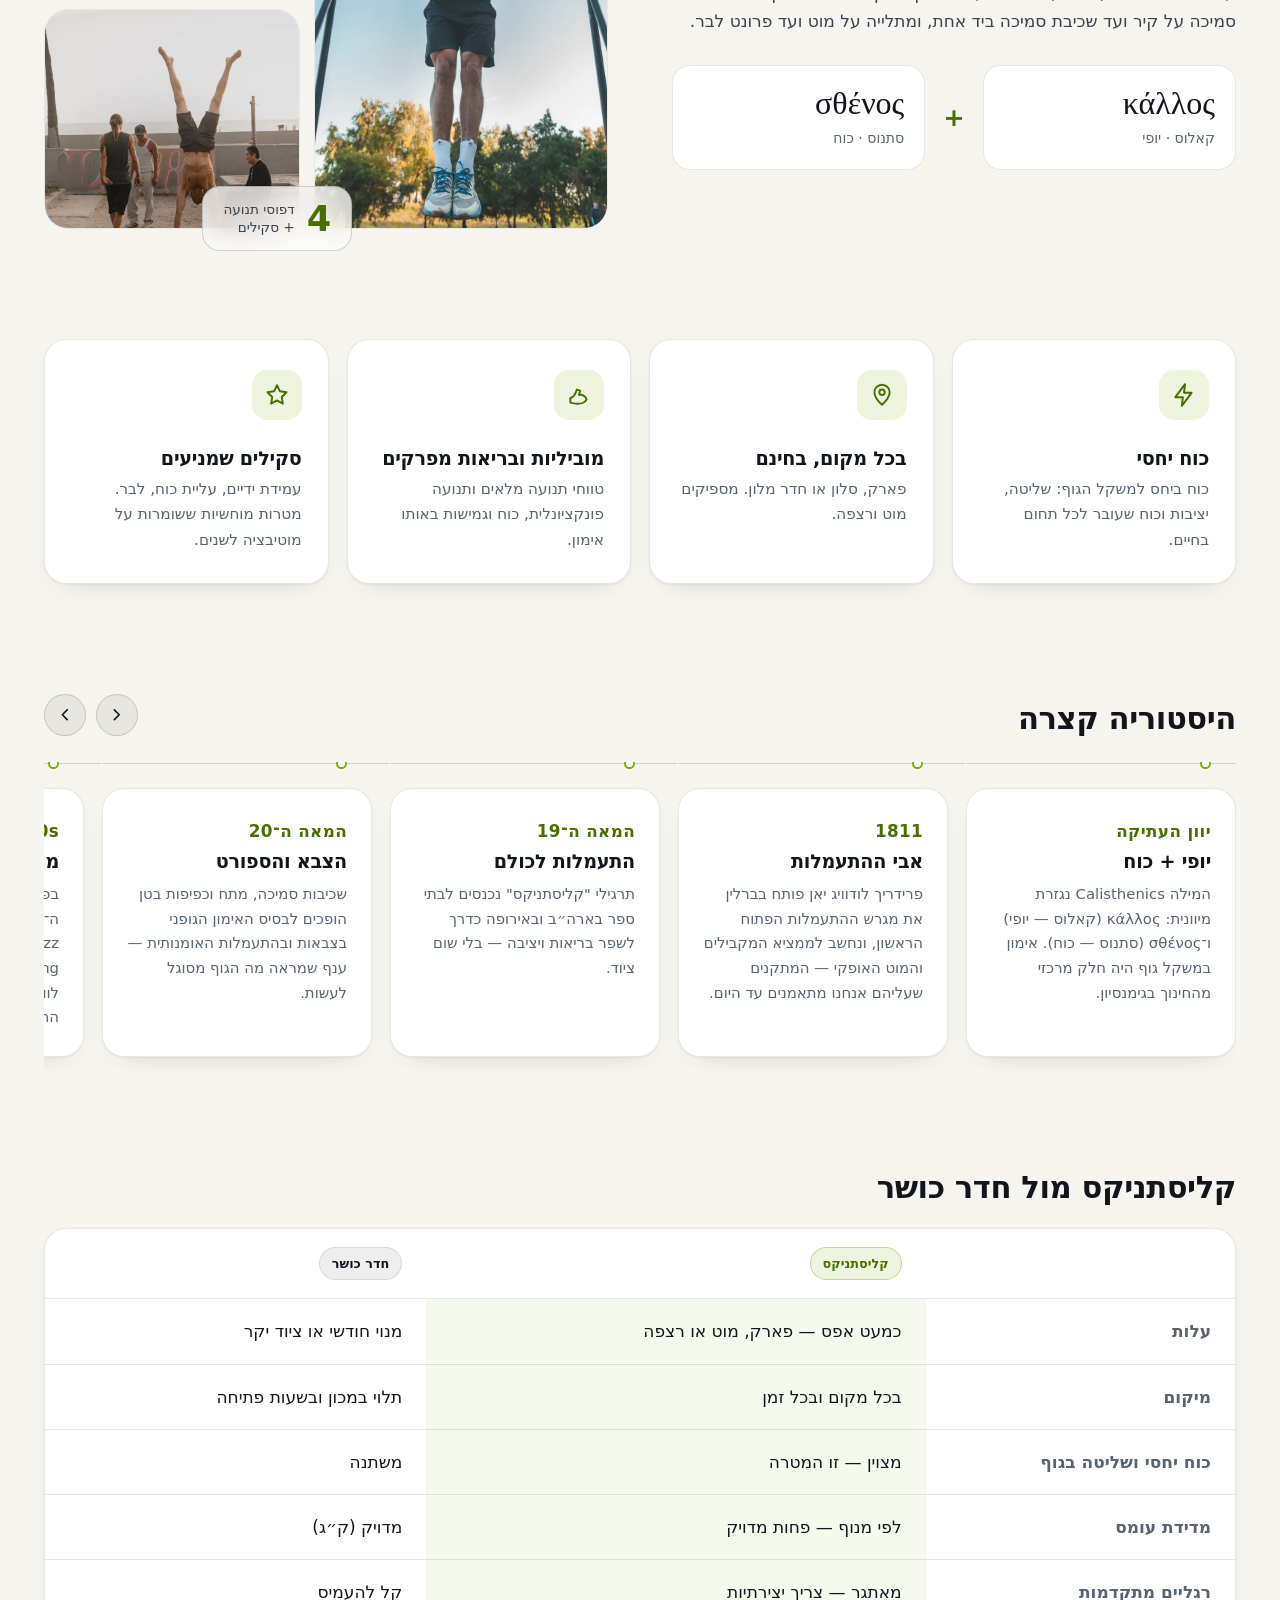
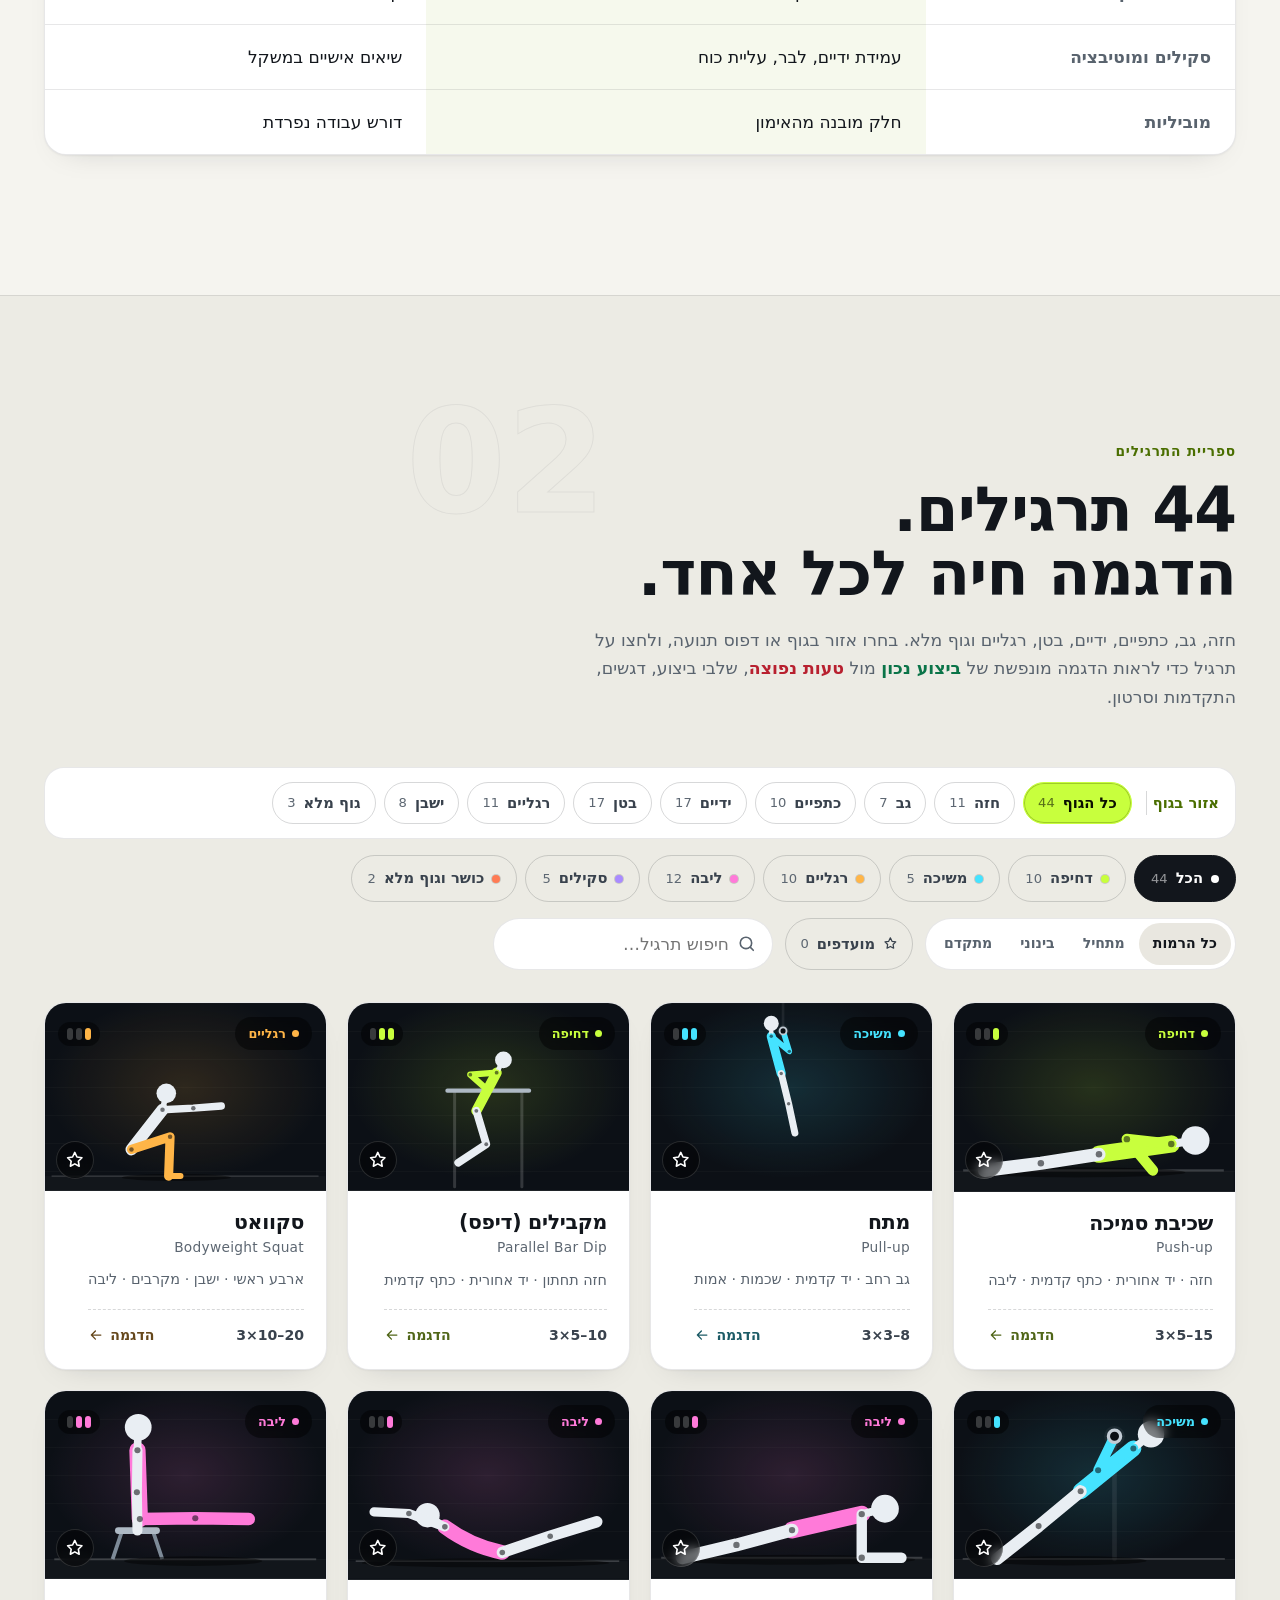
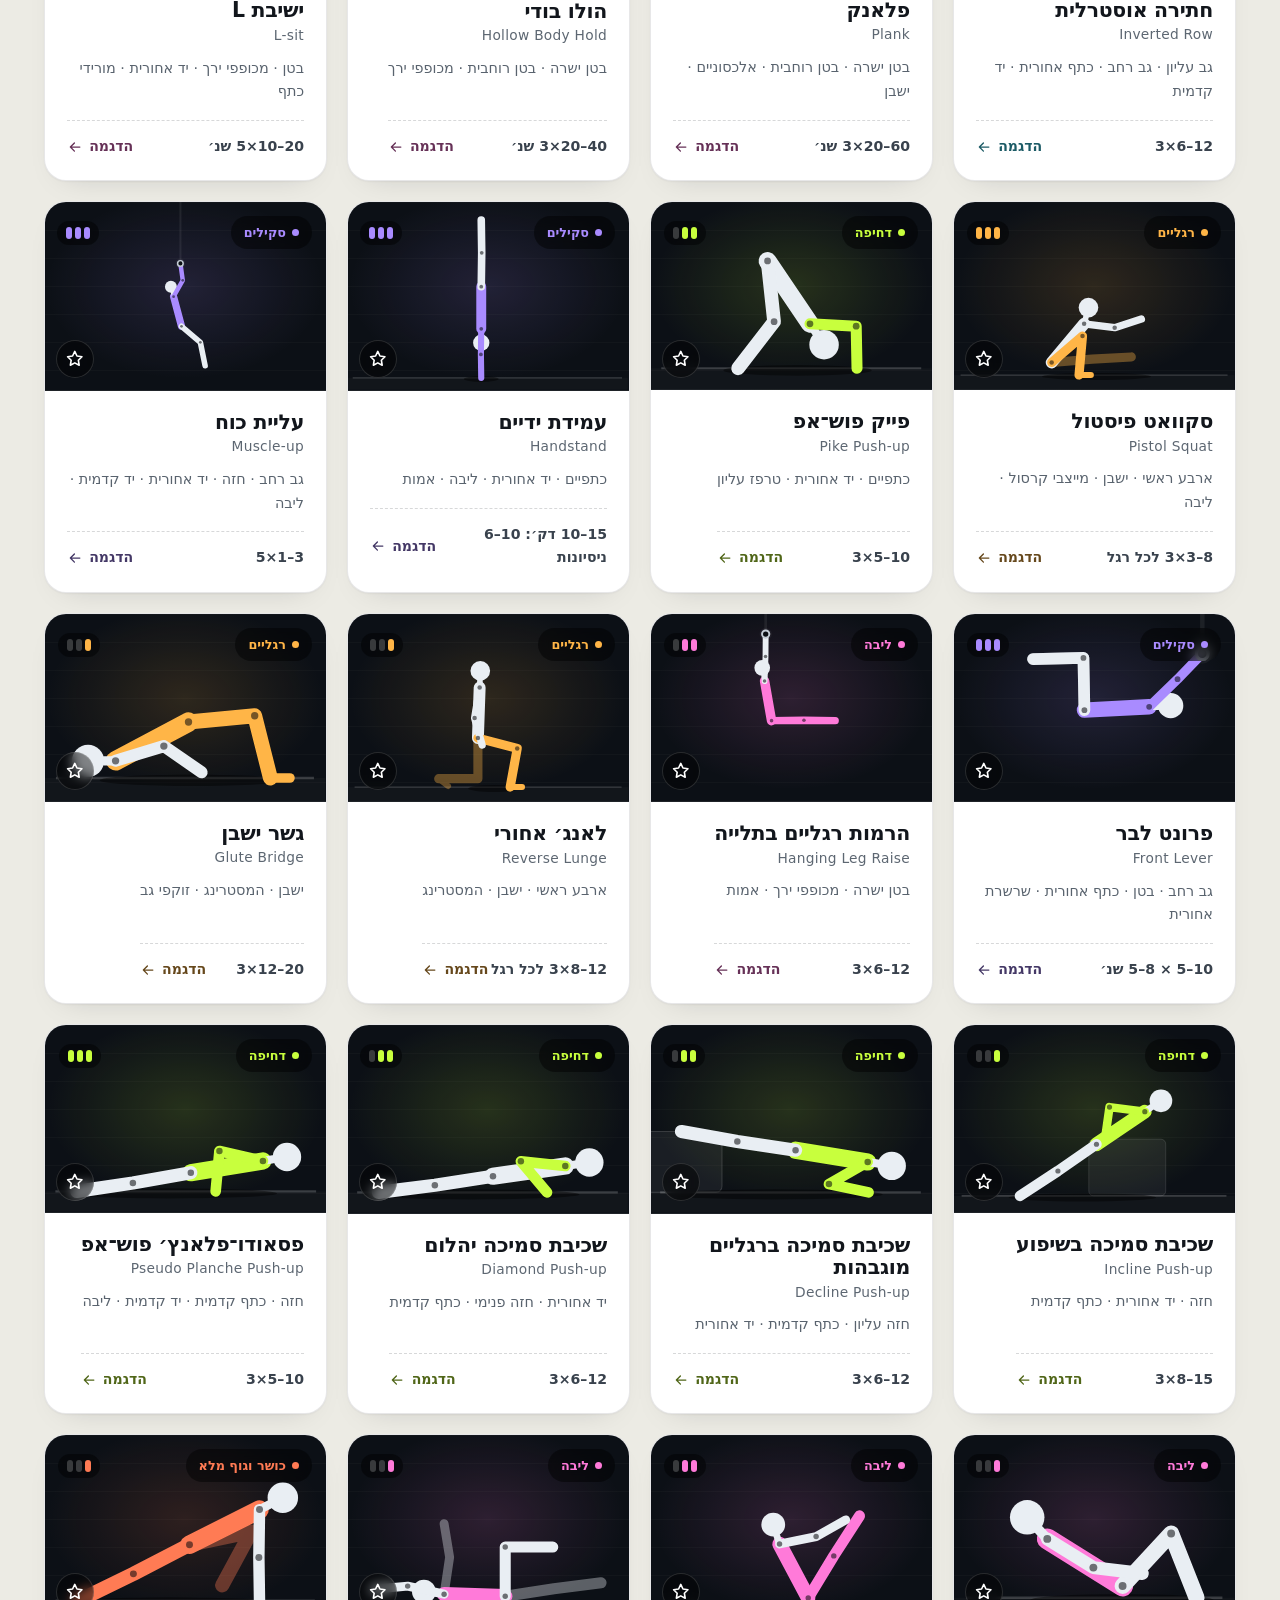
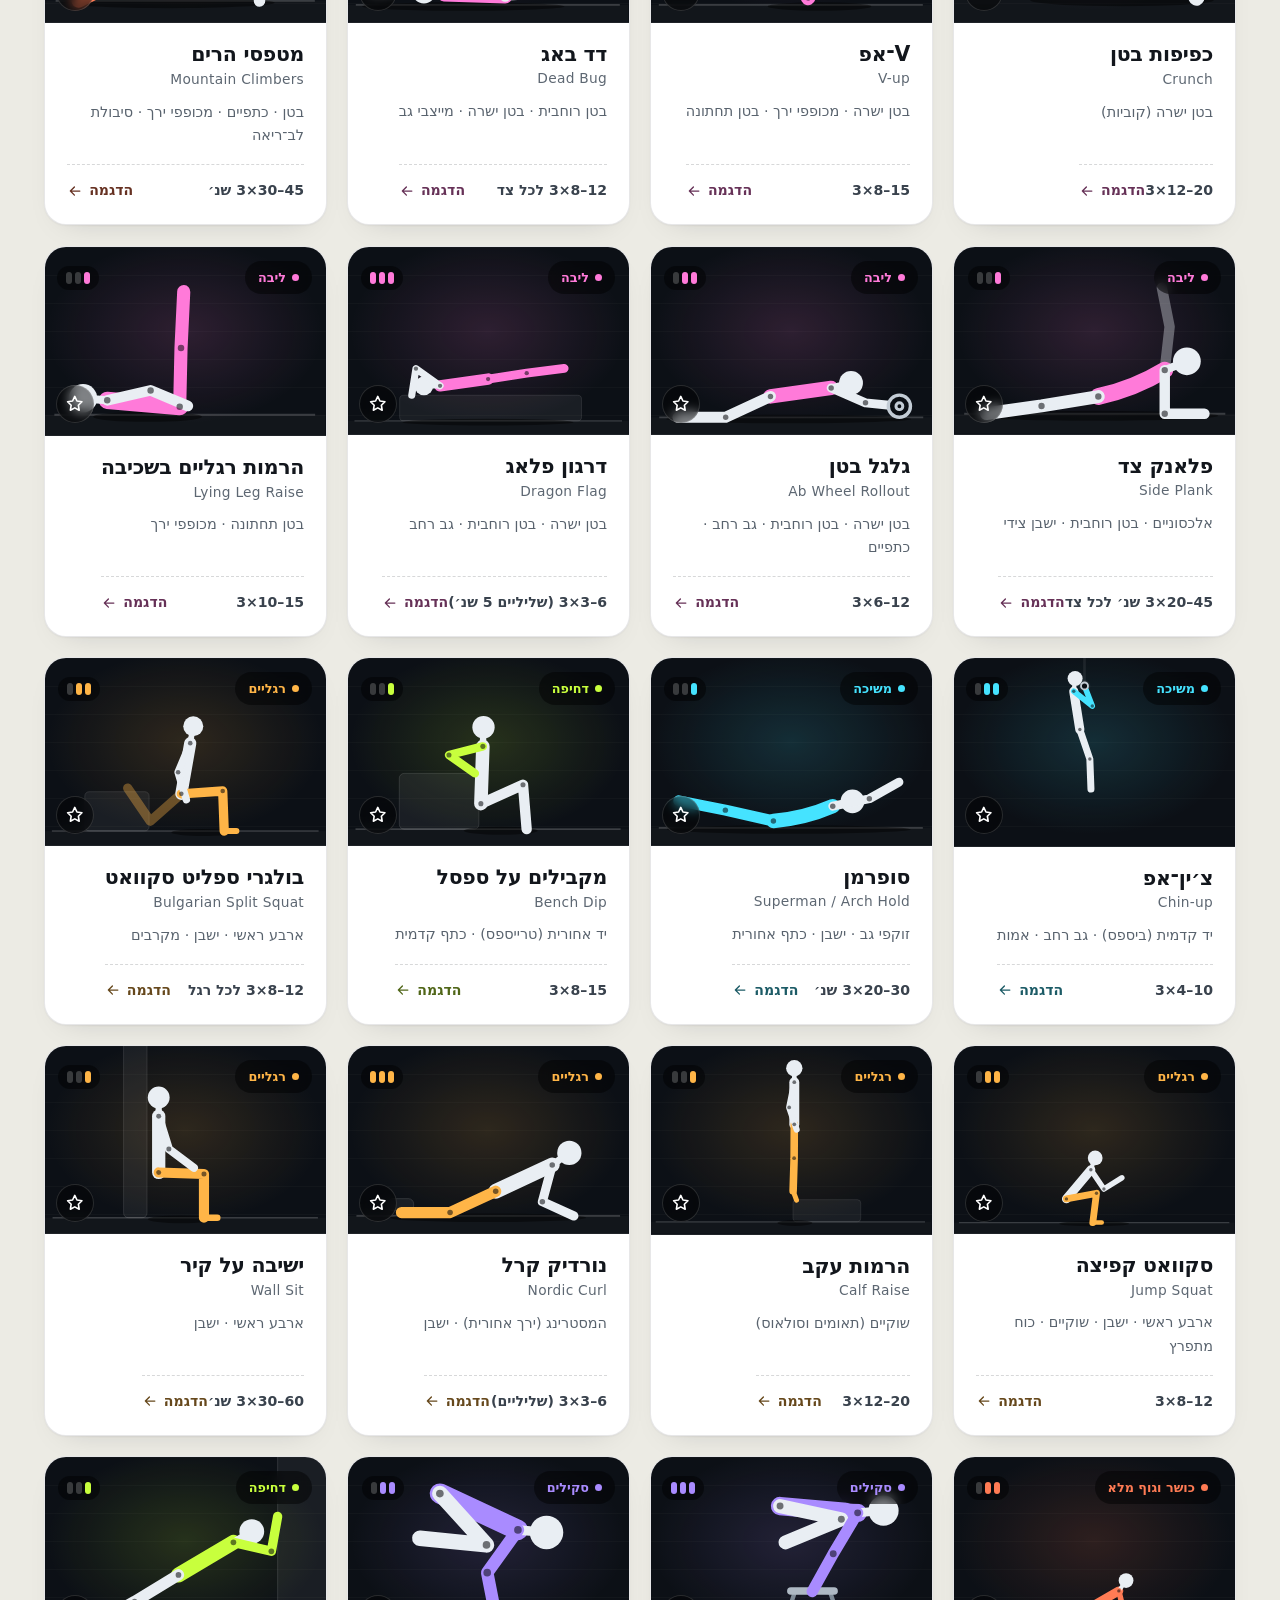
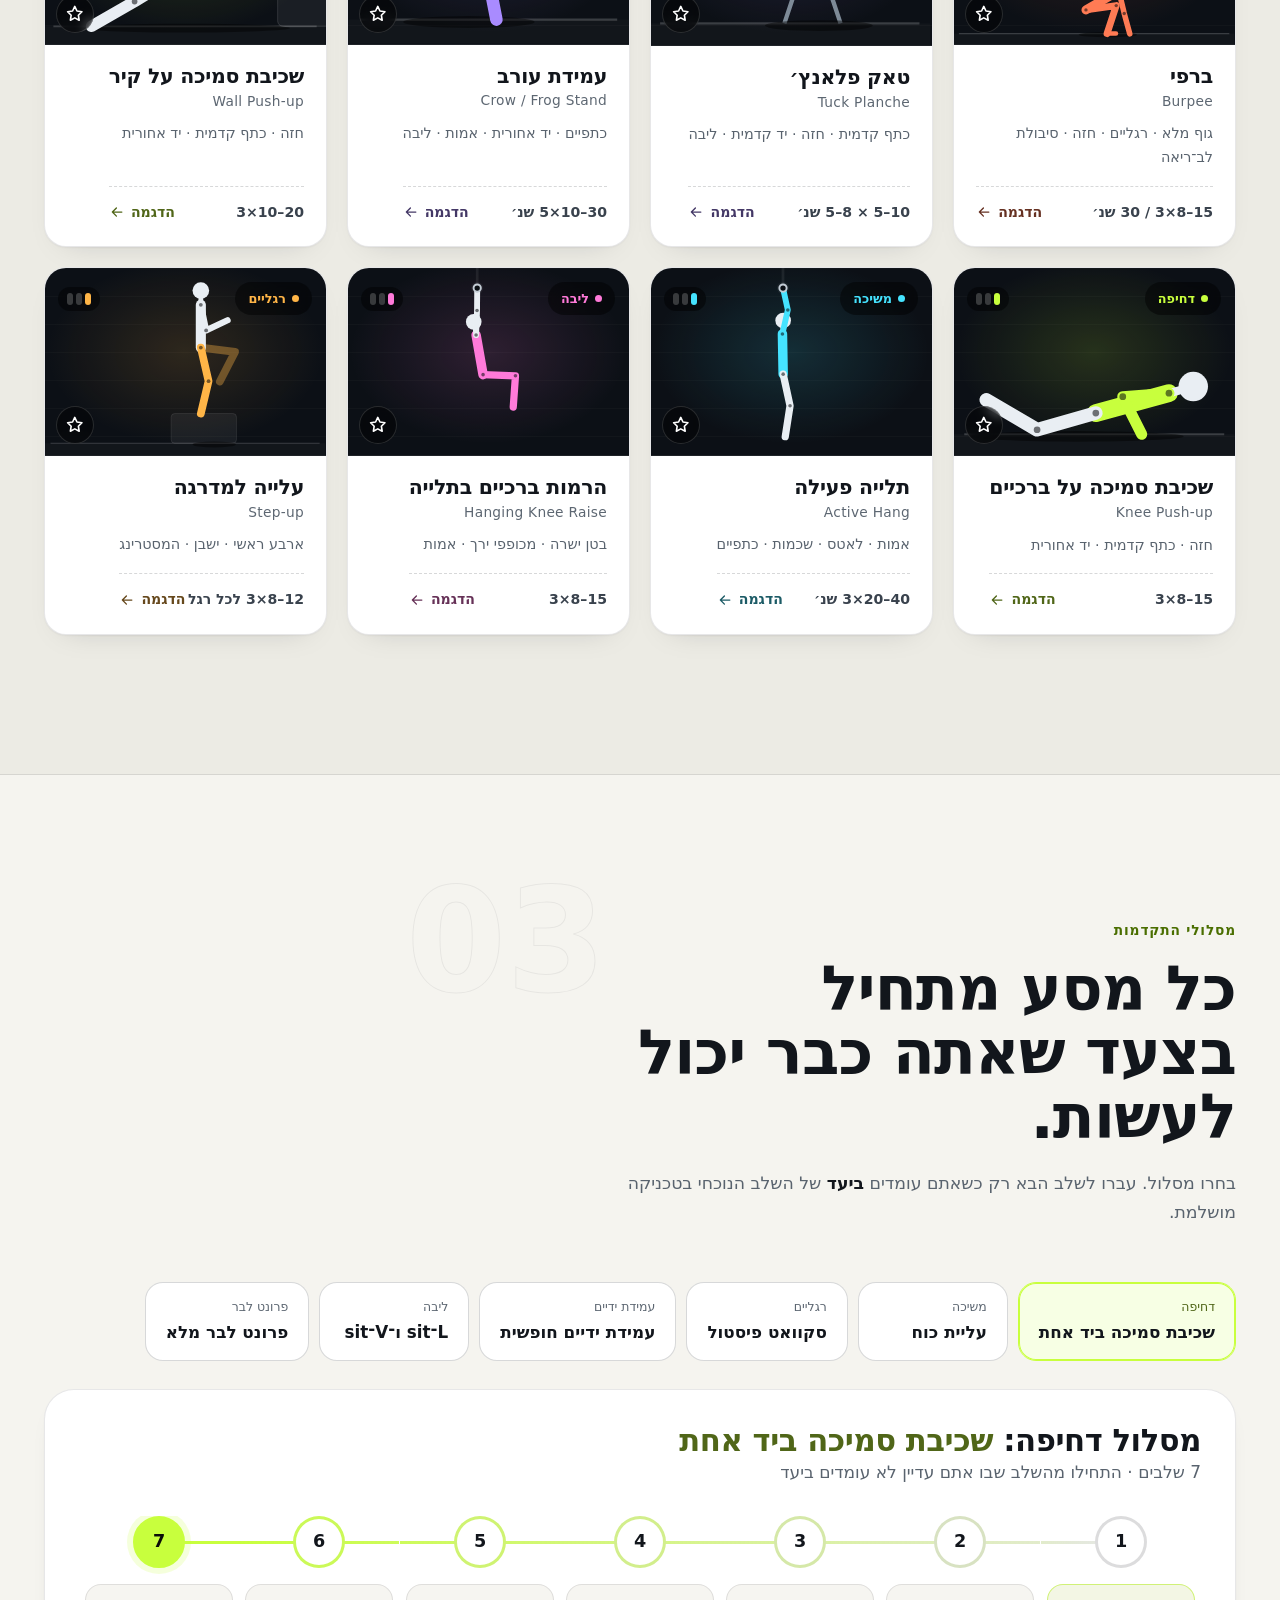
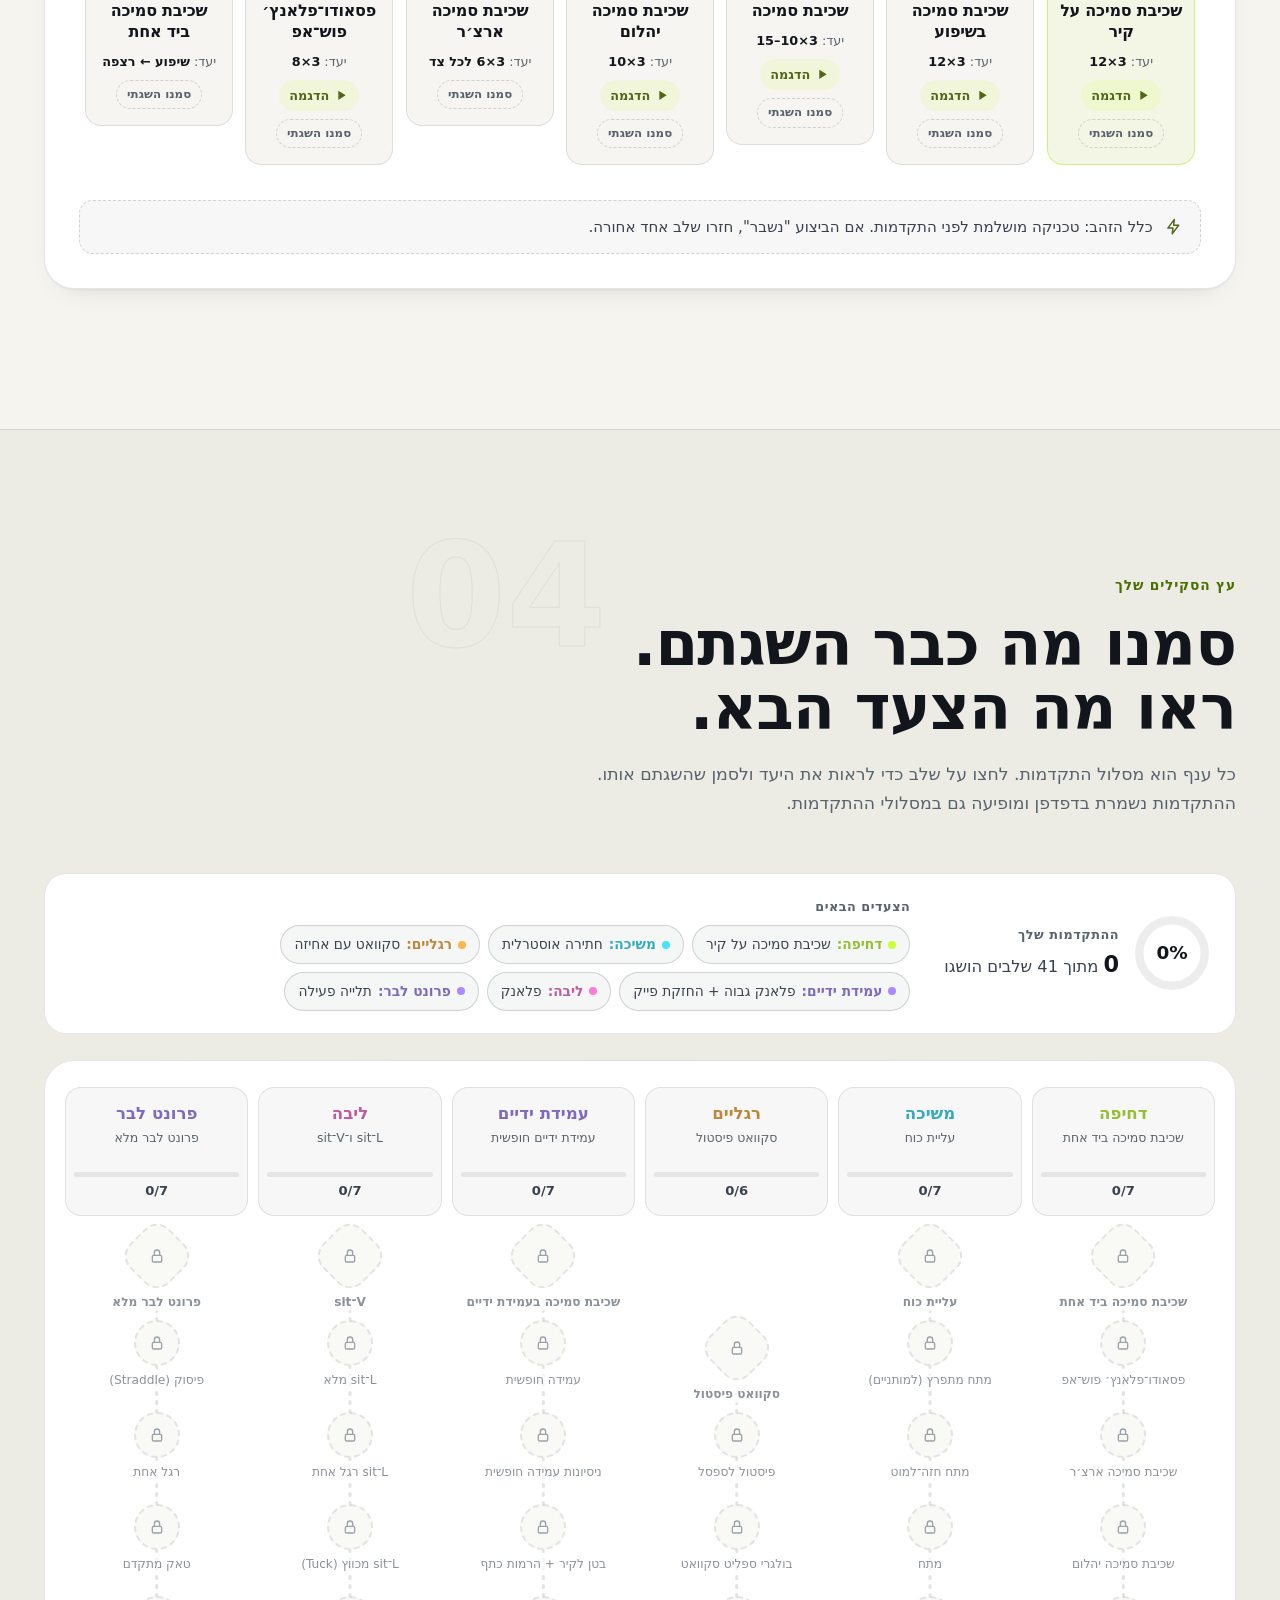
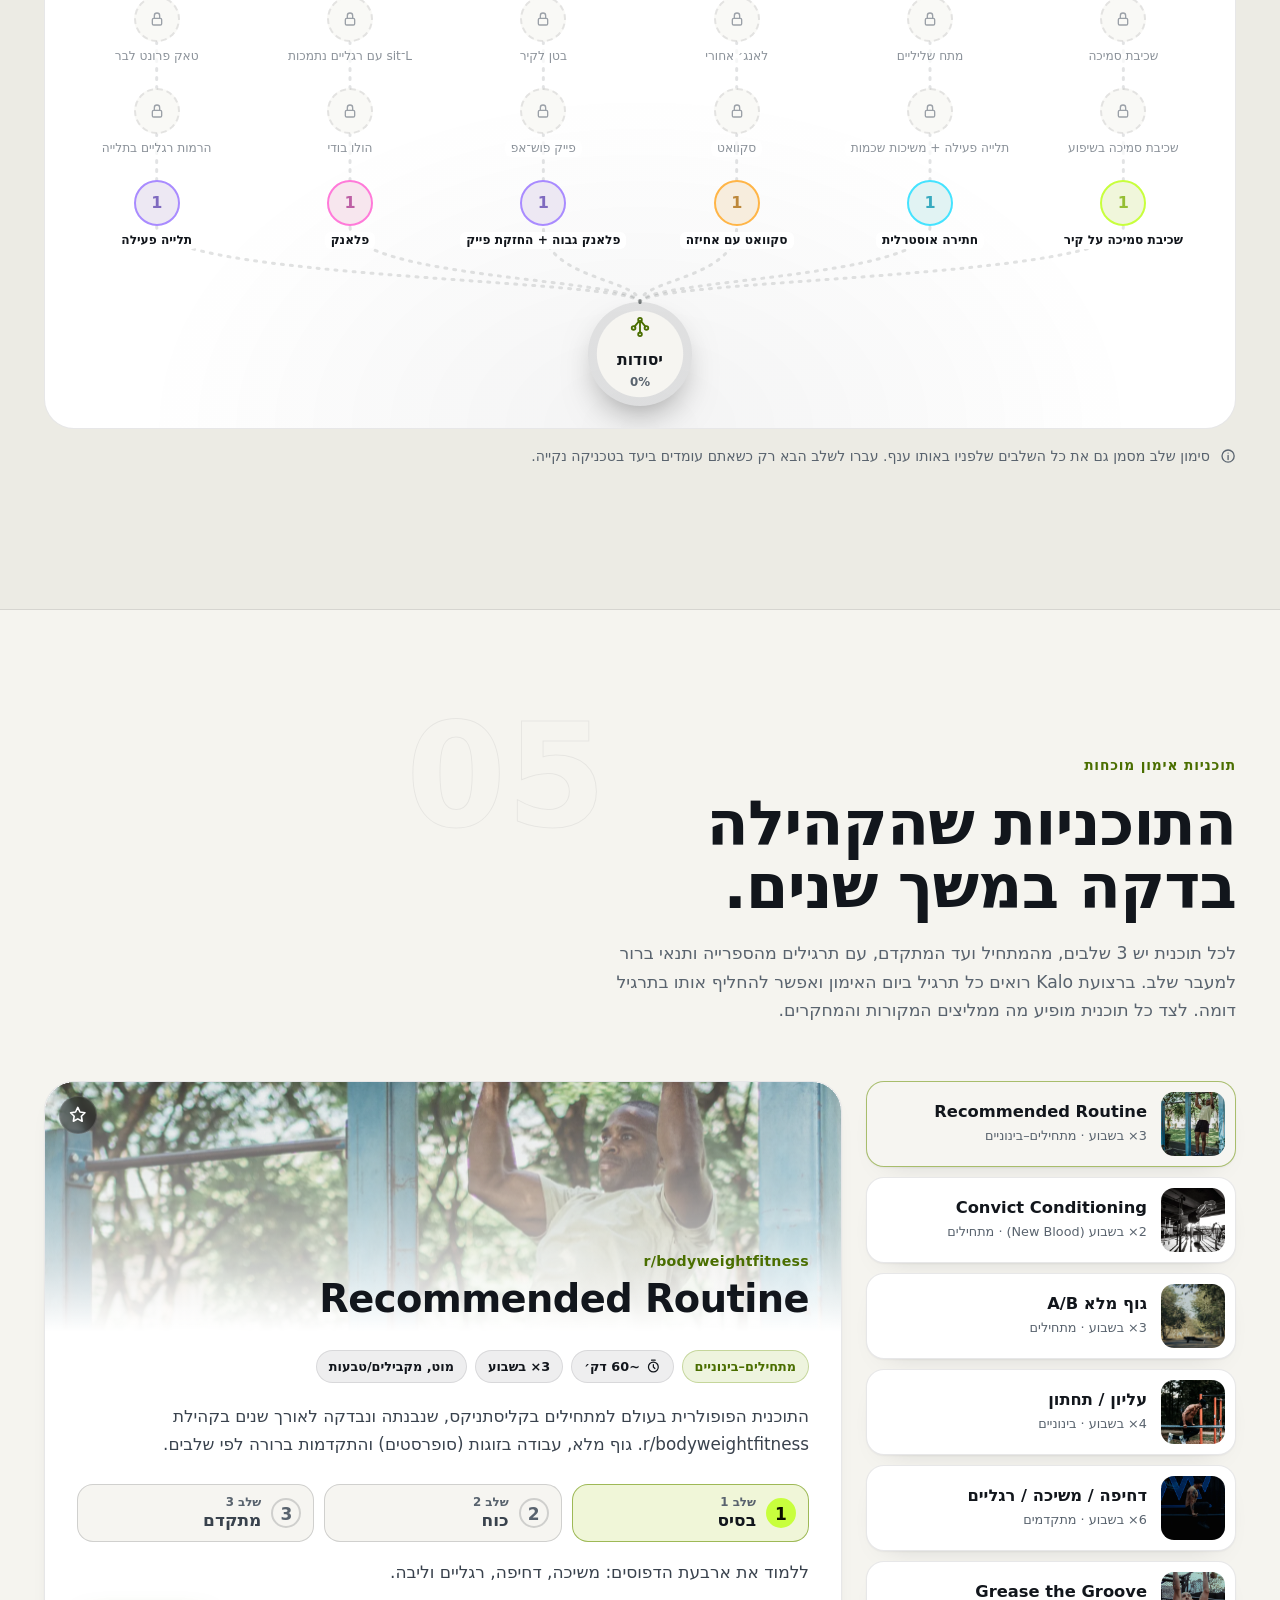
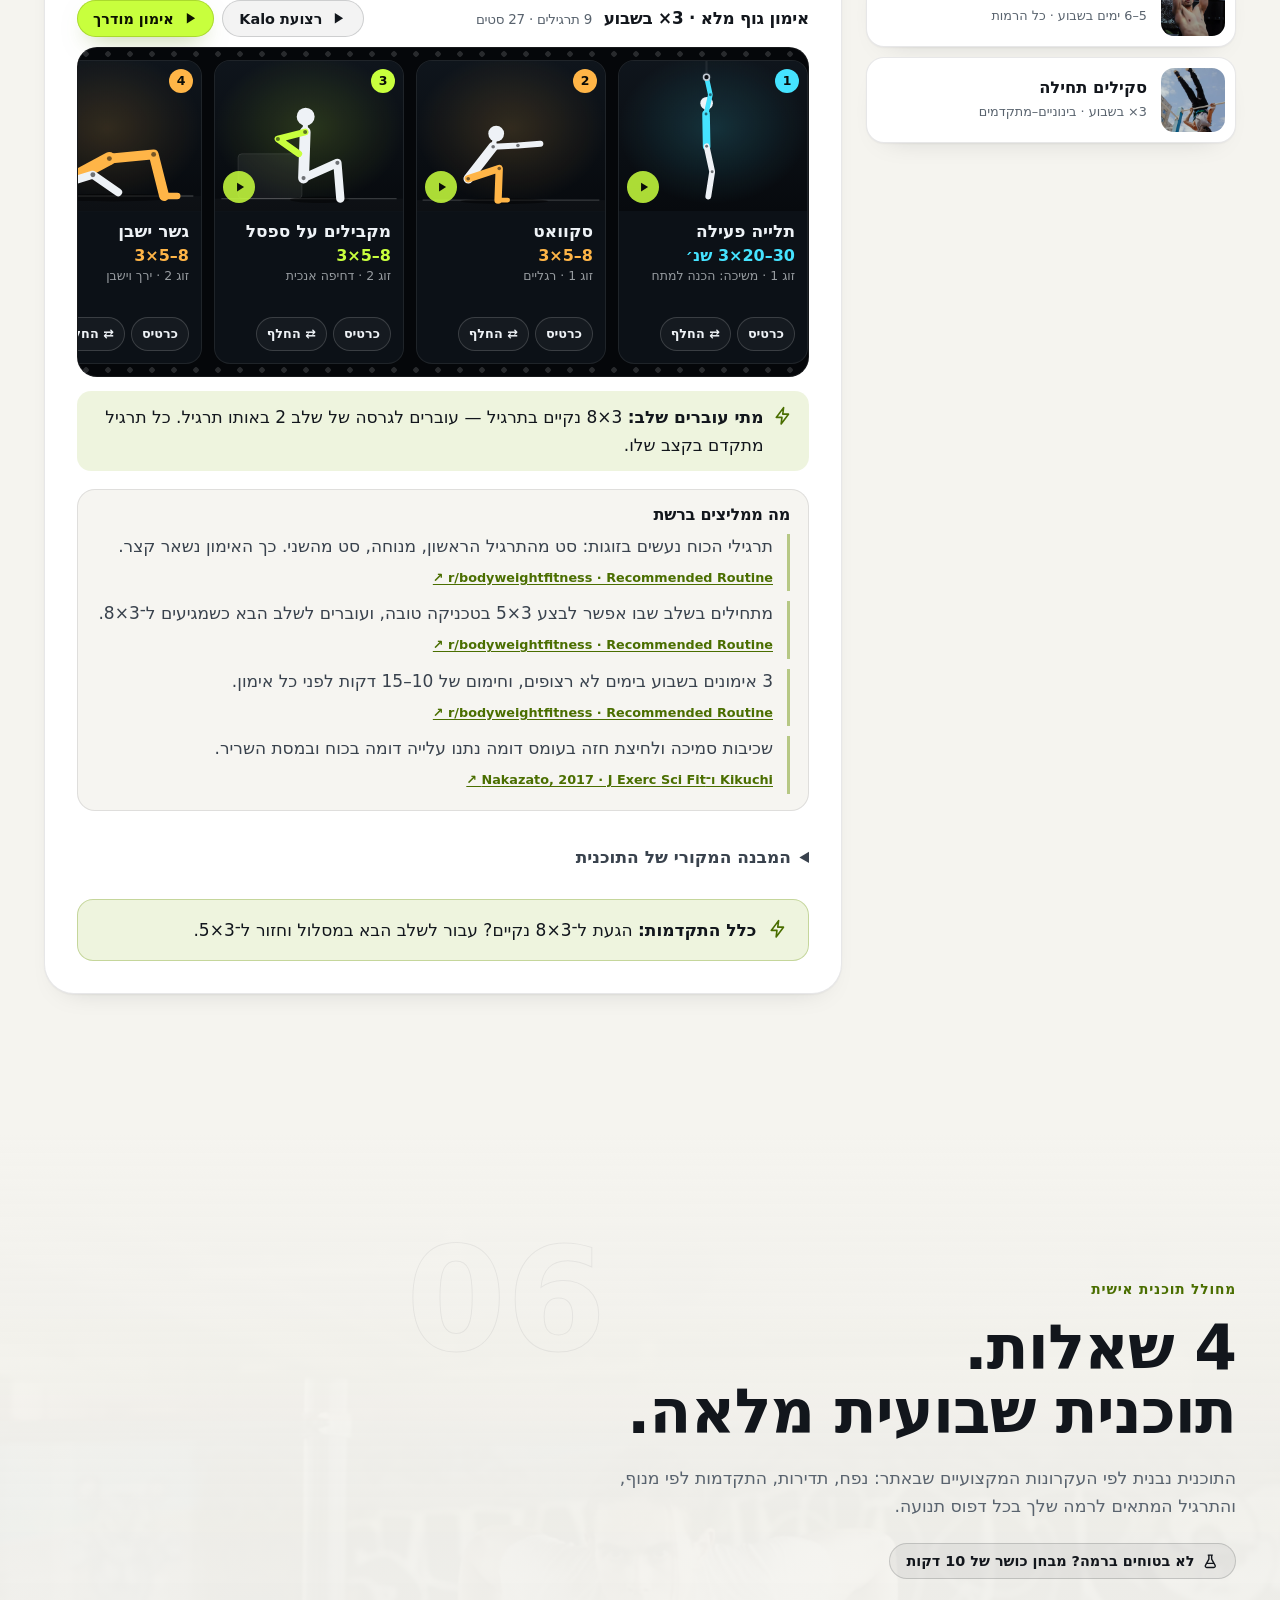
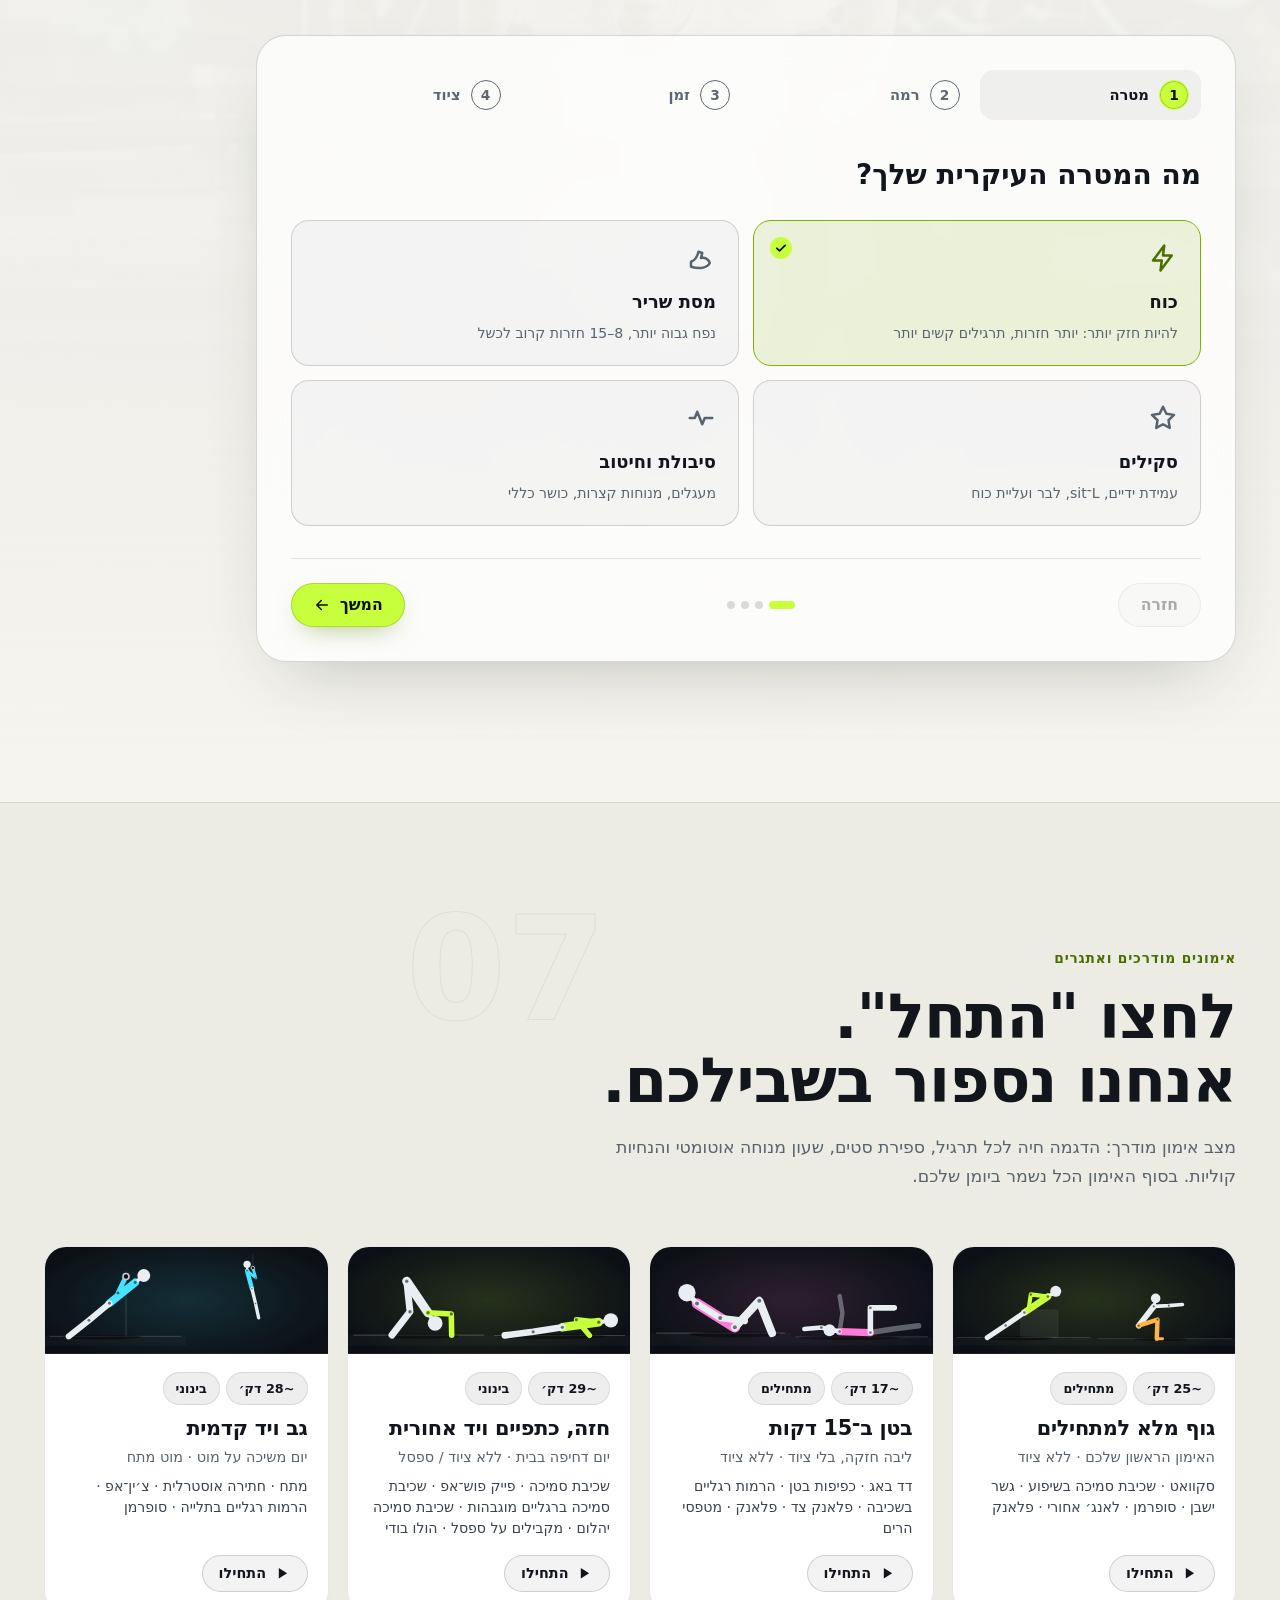
==== commit 6f1ef351: "Add files via upload" ====
--- a/index.html
+++ b/index.html
@@ -6,22 +6,28 @@
   <title>KALOS — קליסתניקס: המדריך המקצועי לאימון במשקל גוף</title>
   <meta name="description" content="כל מה שצריך לדעת על קליסתניקס: מה זה, תרגילי יסוד עם הדגמות מונפשות, מסלולי התקדמות, תוכניות מוכחות ומחולל תוכנית אישית." />
   <meta name="theme-color" content="#07090c" id="metaTheme" />
+  <link rel="alternate" hreflang="he" href="?lang=he" />
+  <link rel="alternate" hreflang="en" href="?lang=en" />
   <script>/* ערכת נושא לפני הציור הראשון — בלי הבהוב */try{var kp=JSON.parse(localStorage.getItem('kalos.prefs')||'{}');document.documentElement.dataset.theme=kp.theme||(matchMedia('(prefers-color-scheme: light)').matches?'light':'dark');}catch(e){document.documentElement.dataset.theme='dark';}</script>
+  <script src="assets/js/i18n.js"></script>
   <link rel="manifest" href="manifest.webmanifest" />
   <link rel="icon" href="assets/icons/icon.svg" type="image/svg+xml" />
   <link rel="apple-touch-icon" href="assets/icons/icon-192.png" />
   <meta name="mobile-web-app-capable" content="yes" />
   <meta name="apple-mobile-web-app-capable" content="yes" />
   <meta name="apple-mobile-web-app-title" content="KALOS" />
-  <link rel="preconnect" href="https://fonts.googleapis.com" />
-  <link rel="preconnect" href="https://fonts.gstatic.com" crossorigin />
-  <link href="https://fonts.googleapis.com/css2?family=Heebo:wght@300;400;500;600;700&family=Rubik:wght@500;700;800;900&display=swap" rel="stylesheet" />
-  <link rel="preconnect" href="https://images.pexels.com" />
+  <link rel="preload" href="assets/fonts/heebo-hebrew.woff2" as="font" type="font/woff2" crossorigin />
+  <link rel="preload" href="assets/fonts/rubik-hebrew.woff2" as="font" type="font/woff2" crossorigin />
+  <link rel="stylesheet" href="assets/css/fonts.css" />
   <link rel="stylesheet" href="assets/css/style.css" />
   <link rel="stylesheet" href="assets/css/workout.css" />
   <link rel="stylesheet" href="assets/css/me.css" />
   <link rel="stylesheet" href="assets/css/skilltree.css" />
   <link rel="stylesheet" href="assets/css/tools.css" />
+  <link rel="stylesheet" href="assets/css/kalo.css" />
+  <link rel="stylesheet" href="assets/css/parks.css" />
+  <link rel="stylesheet" href="assets/css/programs.css" />
+  <link rel="stylesheet" href="assets/css/a11y.css" />
 </head>
 <body>
   <a class="skip" href="#main">דלג לתוכן</a>
@@ -45,11 +51,14 @@
           <li><a href="#programs">תוכניות</a></li>
           <li><a href="#workouts">אימונים</a></li>
           <li><a href="#tools">כלים</a></li>
-          <li><a href="#videos">וידאו</a></li>
+          <li><a href="#parks">פארקים</a></li>
+          <li><a href="#videos">סרטונים</a></li>
           <li><a href="#faq">שאלות</a></li>
         </ul>
       </nav>
       <div class="nav-tools">
+        <button type="button" class="icon-btn nav-ib" id="a11yToggle" aria-haspopup="dialog" aria-label="תפריט נגישות" title="נגישות"><svg class="ico"><use href="#i-access"/></svg></button>
+        <button type="button" class="icon-btn nav-ib nav-lang" id="langToggle" data-no-i18n>EN</button>
         <button class="icon-btn nav-ib" id="themeToggle" aria-label="מצב בהיר" title="מצב בהיר / כהה"><svg class="ico i-sun"><use href="#i-sun"/></svg><svg class="ico i-moon"><use href="#i-moon"/></svg></button>
         <a href="#me" class="nav-me" id="navMe" aria-label="האימון שלי"><svg class="ico"><use href="#i-user"/></svg><span class="nav-me-t">האימון שלי</span><b class="nav-streak" id="navStreak" hidden><svg class="ico"><use href="#i-fire"/></svg><span></span></b></a>
       </div>
@@ -106,7 +115,7 @@
     <section class="section" id="about">
       <div class="wrap">
         <header class="sec-head reveal">
-          <span class="sec-num">01</span>
+          <span class="sec-num" aria-hidden="true">01</span>
           <p class="eyebrow">מה זה קליסתניקס?</p>
           <h2>יופי + כוח.<br />בלי משקולות.</h2>
         </header>
@@ -163,7 +172,7 @@
     <section class="section section-alt" id="exercises">
       <div class="wrap">
         <header class="sec-head reveal">
-          <span class="sec-num">02</span>
+          <span class="sec-num" aria-hidden="true">02</span>
           <p class="eyebrow">ספריית התרגילים</p>
           <h2><span class="ex-total">44</span> תרגילים.<br />הדגמה חיה לכל אחד.</h2>
           <p class="sec-sub">חזה, גב, כתפיים, ידיים, בטן, רגליים וגוף מלא. בחרו אזור בגוף או דפוס תנועה, ולחצו על תרגיל כדי לראות הדגמה מונפשת של <b class="ok">ביצוע נכון</b> מול <b class="no">טעות נפוצה</b>, שלבי ביצוע, דגשים, התקדמות וסרטון.</p>
@@ -195,7 +204,7 @@
     <section class="section" id="progressions">
       <div class="wrap">
         <header class="sec-head reveal">
-          <span class="sec-num">03</span>
+          <span class="sec-num" aria-hidden="true">03</span>
           <p class="eyebrow">מסלולי התקדמות</p>
           <h2>כל מסע מתחיל<br />בצעד שאתה כבר יכול לעשות.</h2>
           <p class="sec-sub">בחרו מסלול. עברו לשלב הבא רק כשאתם עומדים <b>ביעד</b> של השלב הנוכחי בטכניקה מושלמת.</p>
@@ -209,7 +218,7 @@
     <section class="section section-alt" id="skilltree">
       <div class="wrap">
         <header class="sec-head reveal">
-          <span class="sec-num">04</span>
+          <span class="sec-num" aria-hidden="true">04</span>
           <p class="eyebrow">עץ הסקילים שלך</p>
           <h2>סמנו מה כבר השגתם.<br />ראו מה הצעד הבא.</h2>
           <p class="sec-sub">כל ענף הוא מסלול התקדמות. לחצו על שלב כדי לראות את היעד ולסמן שהשגתם אותו. ההתקדמות נשמרת בדפדפן ומופיעה גם במסלולי ההתקדמות.</p>
@@ -222,9 +231,10 @@
     <section class="section" id="programs">
       <div class="wrap">
         <header class="sec-head reveal">
-          <span class="sec-num">05</span>
+          <span class="sec-num" aria-hidden="true">05</span>
           <p class="eyebrow">תוכניות אימון מוכחות</p>
           <h2>התוכניות שהקהילה<br />בדקה במשך שנים.</h2>
+          <p class="sec-sub">לכל תוכנית יש 3 שלבים, מהמתחיל ועד המתקדם, עם תרגילים מהספרייה ותנאי ברור למעבר שלב. ברצועת Kalo רואים כל תרגיל ביום האימון ואפשר להחליף אותו בתרגיל דומה. לצד כל תוכנית מופיע מה ממליצים המקורות והמחקרים.</p>
         </header>
         <div class="programs">
           <div class="prog-list reveal" id="progList" role="tablist" aria-label="תוכניות"></div>
@@ -238,7 +248,7 @@
       <div class="builder-bg" aria-hidden="true"><img data-img="graffiti" data-w="1800" alt="" loading="lazy" /></div>
       <div class="wrap">
         <header class="sec-head reveal">
-          <span class="sec-num">06</span>
+          <span class="sec-num" aria-hidden="true">06</span>
           <p class="eyebrow">מחולל תוכנית אישית</p>
           <h2>4 שאלות.<br />תוכנית שבועית מלאה.</h2>
           <p class="sec-sub">התוכנית נבנית לפי העקרונות המקצועיים שבאתר: נפח, תדירות, התקדמות לפי מנוף, והתרגיל המתאים לרמה שלך בכל דפוס תנועה.</p>
@@ -318,7 +328,7 @@
     <section class="section section-alt" id="workouts">
       <div class="wrap">
         <header class="sec-head reveal">
-          <span class="sec-num">07</span>
+          <span class="sec-num" aria-hidden="true">07</span>
           <p class="eyebrow">אימונים מודרכים ואתגרים</p>
           <h2>לחצו "התחל".<br />אנחנו נספור בשבילכם.</h2>
           <p class="sec-sub">מצב אימון מודרך: הדגמה חיה לכל תרגיל, ספירת סטים, שעון מנוחה אוטומטי והנחיות קוליות. בסוף האימון הכל נשמר ביומן שלכם.</p>
@@ -332,7 +342,7 @@
     <section class="section" id="me">
       <div class="wrap">
         <header class="sec-head reveal">
-          <span class="sec-num">08</span>
+          <span class="sec-num" aria-hidden="true">08</span>
           <p class="eyebrow">האימון שלי</p>
           <h2>כל חזרה נספרת.<br />כאן רואים אותה.</h2>
           <p class="sec-sub">יומן אימונים, רצפים, לוח חודשי, גרפים של התקדמות והישגים. הנתונים נשמרים רק בדפדפן שלכם, ואפשר לגבות ולשחזר אותם בקובץ.</p>
@@ -345,7 +355,7 @@
     <section class="section section-alt" id="tools">
       <div class="wrap">
         <header class="sec-head reveal">
-          <span class="sec-num">09</span>
+          <span class="sec-num" aria-hidden="true">09</span>
           <p class="eyebrow">כלים</p>
           <h2>טיימר אינטרוולים<br />ומחשבונים.</h2>
           <p class="sec-sub">טיימר ל־Tabata, EMOM ו־AMRAP עם הנחיות קוליות, מחשבון כוח יחסי ומחשבון חלבון וקלוריות.</p>
@@ -358,7 +368,7 @@
     <section class="section" id="principles">
       <div class="wrap">
         <header class="sec-head reveal">
-          <span class="sec-num">10</span>
+          <span class="sec-num" aria-hidden="true">10</span>
           <p class="eyebrow">עקרונות בניית תוכנית</p>
           <h2>המדע שמאחורי<br />ההתקדמות.</h2>
         </header>
@@ -380,21 +390,64 @@
     <section class="section section-alt" id="videos">
       <div class="wrap">
         <header class="sec-head reveal">
-          <span class="sec-num">11</span>
-          <p class="eyebrow">ספריית וידאו</p>
-          <h2>למדו מהטובים<br />בתחום.</h2>
-          <p class="sec-sub">סרטוני הדרכה נבחרים מהערוצים המובילים בתחום. לחצו על "הדגמה" כדי לראות את אותו תרגיל מונפש, עם הביצוע הנכון והטעות הנפוצה.</p>
-        </header>
-        <div class="vid-grid" id="vidGrid"></div>
+          <span class="sec-num" aria-hidden="true">11</span>
+          <p class="eyebrow">סרטוני Kalo</p>
+          <h2>Kalo מדגים.<br />אתם מתקדמים.</h2>
+          <p class="sec-sub">לכל אחד מהתרגילים יש סרטון קצר בכיכובו של Kalo: <b class="ok">הביצוע הנכון</b>, השרירים שעובדים מסומנים על הגוף, צעד אחר צעד בהילוך איטי, ו<b class="no">הטעויות הנפוצות</b> ואיך לתקן אותן. בלי פרסומות, ועובד גם בלי אינטרנט.</p>
+        </header>
+        <div class="chips kv-filters reveal" id="vidChips" role="group" aria-label="סינון לפי קטגוריה"></div>
+        <div class="kv-grid" id="vidGrid"></div>
         <div class="vid-more"><button class="btn btn-ghost" id="vidMore" hidden>הצג עוד סרטונים</button></div>
       </div>
     </section>
 
     <!-- ===== גלריה ===== -->
+    <!-- ===== מצא פארק ===== -->
+    <section class="section" id="parks">
+      <div class="wrap">
+        <header class="sec-head reveal">
+          <span class="sec-num" aria-hidden="true">12</span>
+          <p class="eyebrow">מצא פארק</p>
+          <h2>מתקן כושר<br />קרוב אליכם.</h2>
+          <p class="sec-sub">מוטות מתח, מקבילים, פינות כושר ומגרשים ציבוריים סביבכם, לפי המפה הפתוחה OpenStreetMap. בחרו מקום, ראו אילו תרגילים אפשר לעשות בו, וצאו לדרך עם Waze או Google Maps.</p>
+        </header>
+        <div class="pk-panel reveal">
+          <div class="pk-controls">
+            <button type="button" class="btn btn-accent" id="pkLocate"><svg class="ico"><use href="#i-pin"/></svg> מצא לידי</button>
+            <form class="pk-form" id="pkForm" role="search">
+              <label class="sr-only" for="pkQ">חיפוש לפי עיר או כתובת</label>
+              <input id="pkQ" type="search" enterkeyhint="search" autocomplete="off" placeholder="או חפשו עיר / שכונה / כתובת" />
+              <button type="submit" class="btn btn-ghost btn-sm">חפש</button>
+            </form>
+            <div class="pk-radius" id="pkRadius" role="group" aria-label="רדיוס חיפוש">
+              <button type="button" data-r="1000" aria-pressed="false">1 ק״מ</button>
+              <button type="button" data-r="2000" aria-pressed="true">2 ק״מ</button>
+              <button type="button" data-r="5000" aria-pressed="false">5 ק״מ</button>
+              <button type="button" data-r="10000" aria-pressed="false">10 ק״מ</button>
+            </div>
+          </div>
+          <p class="pk-status" id="pkStatus" role="status" aria-live="polite"></p>
+          <div class="chips pk-filters" id="pkFilters" role="group" aria-label="סינון לפי סוג" hidden></div>
+          <div class="pk-body">
+            <ol class="pk-list" id="pkList"></ol>
+            <div class="pk-side">
+              <div class="pk-radar" hidden><svg id="pkRadar" viewBox="0 0 200 200" role="img" aria-label="המקומות סביבכם לפי כיוון ומרחק"></svg></div>
+              <div class="pk-map" id="pkMap"></div>
+            </div>
+          </div>
+          <div class="pk-saved" id="pkSaved" hidden>
+            <h3>הפארקים שלי</h3>
+            <ul id="pkSavedList"></ul>
+          </div>
+          <p class="pk-note">נתוני מפה © <a href="https://www.openstreetmap.org/copyright" target="_blank" rel="noopener">OpenStreetMap contributors</a>. המיקום נשלח רק לשרתי החיפוש של OpenStreetMap ברגע החיפוש, ולא נשמר. חסר מתקן ליד הבית? <a href="https://www.openstreetmap.org/" target="_blank" rel="noopener">הוסיפו אותו למפה</a> ויופיע כאן לכולם.</p>
+        </div>
+      </div>
+    </section>
+
     <section class="section" id="gallery">
       <div class="wrap">
         <header class="sec-head reveal">
-          <span class="sec-num">12</span>
+          <span class="sec-num" aria-hidden="true">13</span>
           <p class="eyebrow">השראה</p>
           <h2>איך זה נראה<br />בעולם האמיתי.</h2>
         </header>
@@ -406,7 +459,7 @@
     <section class="section section-alt" id="faq">
       <div class="wrap faq-wrap">
         <header class="sec-head reveal">
-          <span class="sec-num">13</span>
+          <span class="sec-num" aria-hidden="true">14</span>
           <p class="eyebrow">שאלות נפוצות</p>
           <h2>כל מה ששאלתם<br />(ועוד קצת).</h2>
         </header>
@@ -431,7 +484,7 @@
         <p class="muted">המדריך המקצועי לאימון במשקל גוף.</p>
       </div>
       <div>
-        <h4>מקורות</h4>
+        <h3>מקורות</h3>
         <ul class="muted">
           <li>r/bodyweightfitness: Recommended Routine</li>
           <li>Paul Wade: Convict Conditioning (2009)</li>
@@ -441,11 +494,20 @@
         </ul>
       </div>
       <div>
-        <h4>קרדיטים</h4>
+        <h3>קרדיטים</h3>
         <ul class="muted">
           <li>תמונות: <a href="https://www.pexels.com/search/calisthenics/" target="_blank" rel="noopener">Pexels</a> (רישיון חופשי)</li>
-          <li>סרטונים: באדיבות הערוצים ב-YouTube</li>
-          <li>הדגמות מונפשות: KALOS</li>
+          <li>סרטוני Kalo והדגמות מונפשות: KALOS</li>
+          <li>גופנים: Heebo ו־Rubik (רישיון SIL OFL)</li>
+          <li>נתוני מפה: <a href="https://www.openstreetmap.org/copyright" target="_blank" rel="noopener">OpenStreetMap</a></li>
+        </ul>
+      </div>
+      <div>
+        <h3>נגישות ושפה</h3>
+        <ul class="muted">
+          <li><a href="#a11y-statement">הצהרת נגישות</a></li>
+          <li><button type="button" class="foot-link" onclick="KX.openA11y()">תפריט נגישות</button></li>
+          <li><button type="button" class="foot-link" onclick="KX.setLang(KX.isEn ? 'he' : 'en')" data-no-i18n><span lang="en" class="lang-he-only">English</span><span lang="he" class="lang-en-only">עברית</span></button></li>
         </ul>
       </div>
     </div>
@@ -485,7 +547,7 @@
           <button role="tab" aria-selected="false" data-tab="cues">דגשים</button>
           <button role="tab" aria-selected="false" data-tab="mistakes">טעויות</button>
           <button role="tab" aria-selected="false" data-tab="prog">התקדמות</button>
-          <button role="tab" aria-selected="false" data-tab="video">וידאו</button>
+          <button role="tab" aria-selected="false" data-tab="video">סרטון Kalo</button>
         </div>
         <div class="m-pane" id="mPane" role="tabpanel"></div>
         <div class="m-foot">
@@ -493,6 +555,23 @@
           <button class="btn btn-ghost btn-sm" id="mNext">הבא <svg class="ico"><use href="#i-chev-l"/></svg></button>
         </div>
       </div>
+    </div>
+  </dialog>
+
+  <!-- ===== קולנוע: סרטון Kalo ===== -->
+  <dialog class="cinema" id="cinema" aria-labelledby="cnTitle">
+    <div class="cn-head">
+      <h3 id="cnTitle"></h3>
+      <button class="icon-btn" id="cnClose" aria-label="סגור"><svg class="ico"><use href="#i-x"/></svg></button>
+    </div>
+    <div class="cn-host" id="cnHost"></div>
+    <div class="cn-list" id="cnList" role="group" aria-label="רצועת Kalo" hidden></div>
+    <div class="cn-foot">
+      <button class="btn btn-ghost btn-sm" id="cnEx">כרטיס התרגיל המלא</button>
+      <span>
+        <button class="btn btn-ghost btn-sm" id="cnPrev"><svg class="ico"><use href="#i-chev-r"/></svg> הקודם</button>
+        <button class="btn btn-ghost btn-sm" id="cnNext">הבא <svg class="ico"><use href="#i-chev-l"/></svg></button>
+      </span>
     </div>
   </dialog>
 
@@ -525,11 +604,16 @@
       <symbol id="i-chev-r" viewBox="0 0 24 24"><path d="m9 18 6-6-6-6"/></symbol>
       <symbol id="i-play" viewBox="0 0 24 24"><path d="M7 4.5v15l12-7.5z" fill="currentColor" stroke="none"/></symbol>
       <symbol id="i-pause" viewBox="0 0 24 24"><path d="M8 5v14M16 5v14"/></symbol>
+      <symbol id="i-access" viewBox="0 0 24 24"><circle cx="12" cy="4.5" r="2"/><path d="M4.5 8.5 12 10l7.5-1.5M12 10v4.5m0 0-3.5 6.5M12 14.5l3.5 6.5"/></symbol>
+      <symbol id="i-contrast" viewBox="0 0 24 24"><circle cx="12" cy="12" r="9"/><path d="M12 3a9 9 0 0 1 0 18z" fill="currentColor"/></symbol>
+      <symbol id="i-link" viewBox="0 0 24 24"><path d="M10 14a4 4 0 0 0 5.7 0l3-3a4 4 0 0 0-5.7-5.7l-1 1M14 10a4 4 0 0 0-5.7 0l-3 3a4 4 0 0 0 5.7 5.7l1-1"/></symbol>
+      <symbol id="i-font" viewBox="0 0 24 24"><path d="M4 20 10 4h1l6 16M6.5 14h8M17 20h4"/></symbol>
+      <symbol id="i-spacing" viewBox="0 0 24 24"><path d="M4 6h16M4 12h16M4 18h16M2 4v16M22 4v16"/></symbol>
+      <symbol id="i-pin" viewBox="0 0 24 24"><path d="M12 21s-7-6.2-7-11.5A7 7 0 0 1 19 9.5C19 14.8 12 21 12 21z"/><circle cx="12" cy="9.5" r="2.5"/></symbol>
       <symbol id="i-x" viewBox="0 0 24 24"><path d="M18 6 6 18M6 6l12 12"/></symbol>
       <symbol id="i-check" viewBox="0 0 24 24"><path d="m5 12.5 4.5 4.5L19 7.5"/></symbol>
       <symbol id="i-search" viewBox="0 0 24 24"><circle cx="11" cy="11" r="7"/><path d="m20 20-3.5-3.5"/></symbol>
       <symbol id="i-bolt" viewBox="0 0 24 24"><path d="M13 2 4 14h7l-1 8 9-12h-7z"/></symbol>
-      <symbol id="i-pin" viewBox="0 0 24 24"><path d="M12 21s-7-6.2-7-11.5a7 7 0 0 1 14 0C19 14.8 12 21 12 21z"/><circle cx="12" cy="9.5" r="2.5"/></symbol>
       <symbol id="i-flex" viewBox="0 0 24 24"><path d="M4 15c3-1 5-4 6-8l3 1-1 4c3-1 6 1 7 4-2 4-8 5-15 3z"/></symbol>
       <symbol id="i-star" viewBox="0 0 24 24"><path d="m12 3 2.7 5.6 6.1.9-4.4 4.3 1 6.1L12 17l-5.4 2.9 1-6.1-4.4-4.3 6.1-.9z"/></symbol>
       <symbol id="i-heart" viewBox="0 0 24 24"><path d="M3 12h4l2-5 4 10 2-5h6"/></symbol>
@@ -565,7 +649,6 @@
       <symbol id="i-star-f" viewBox="0 0 24 24"><path d="m12 3 2.7 5.6 6.1.9-4.4 4.3 1 6.1L12 17l-5.4 2.9 1-6.1-4.4-4.3 6.1-.9z" fill="currentColor"/></symbol>
       <symbol id="i-lock" viewBox="0 0 24 24"><rect x="5" y="11" width="14" height="10" rx="2"/><path d="M8 11V7a4 4 0 0 1 8 0v4"/></symbol>
       <symbol id="i-refresh" viewBox="0 0 24 24"><path d="M20 11a8 8 0 0 0-14.9-3M4 13a8 8 0 0 0 14.9 3M4 4v4h4M20 20v-4h-4"/></symbol>
-      <symbol id="i-link" viewBox="0 0 24 24"><path d="M10 14a4 4 0 0 0 5.7 0l3-3a4 4 0 0 0-5.7-5.7l-1 1M14 10a4 4 0 0 0-5.7 0l-3 3a4 4 0 0 0 5.7 5.7l1-1"/></symbol>
       <symbol id="i-wa" viewBox="0 0 24 24"><path d="M4 20l1.3-4A8 8 0 1 1 8 18.7z"/><path d="M9 9c0 3 3 6 6 6l1-1.5-2-1-1 1c-1-.5-2-1.5-2.5-2.5l1-1-1-2z" fill="currentColor" stroke="none"/></symbol>
       <symbol id="i-flag" viewBox="0 0 24 24"><path d="M5 21V4M5 4h11l-2 4 2 4H5"/></symbol>
       <symbol id="i-edit" viewBox="0 0 24 24"><path d="M4 20h4L19 9l-4-4L4 16zM13.5 6.5l4 4"/></symbol>
@@ -577,17 +660,21 @@
   <script src="assets/js/data.js"></script>
   <script src="assets/js/exercises-extra.js"></script>
   <script src="assets/js/exercises-more.js"></script>
+  <script src="assets/js/kalo.js"></script>
   <script src="assets/js/builder.js"></script>
   <script src="assets/js/core.js"></script>
+  <script src="assets/js/a11y.js"></script>
   <script src="assets/js/features-data.js"></script>
   <script src="assets/js/theme.js"></script>
   <script src="assets/js/skilltree.js"></script>
   <script src="assets/js/assess.js"></script>
   <script src="assets/js/tools.js"></script>
   <script src="assets/js/workout.js"></script>
+  <script src="assets/js/programs-plan.js"></script>
   <script src="assets/js/tracker.js"></script>
   <script src="assets/js/share.js"></script>
   <script src="assets/js/app.js"></script>
+  <script src="assets/js/parks.js"></script>
   <script src="assets/js/pwa.js"></script>
 </body>
 </html>
--- a/assets/css/fonts.css
+++ b/assets/css/fonts.css
@@ -0,0 +1,42 @@
+/* KALOS — גופנים מקומיים (Heebo, Rubik — SIL Open Font License 1.1)
+   הורדו מ־Google Fonts כקבצי woff2 משתנים; רק עברית ולטינית. */
+
+/* hebrew */
+@font-face {
+  font-family: 'Heebo';
+  font-style: normal;
+  font-weight: 300 700;
+  font-display: swap;
+  src: url('../fonts/heebo-hebrew.woff2') format('woff2');
+  unicode-range: U+0307-0308, U+0590-05FF, U+200C-2010, U+20AA, U+25CC, U+FB1D-FB4F;
+}
+
+/* latin */
+@font-face {
+  font-family: 'Heebo';
+  font-style: normal;
+  font-weight: 300 700;
+  font-display: swap;
+  src: url('../fonts/heebo-latin.woff2') format('woff2');
+  unicode-range: U+0000-00FF, U+0131, U+0152-0153, U+02BB-02BC, U+02C6, U+02DA, U+02DC, U+0304, U+0308, U+0329, U+2000-206F, U+20AC, U+2122, U+2191, U+2193, U+2212, U+2215, U+FEFF, U+FFFD;
+}
+
+/* hebrew */
+@font-face {
+  font-family: 'Rubik';
+  font-style: normal;
+  font-weight: 500 900;
+  font-display: swap;
+  src: url('../fonts/rubik-hebrew.woff2') format('woff2');
+  unicode-range: U+0307-0308, U+0590-05FF, U+200C-2010, U+20AA, U+25CC, U+FB1D-FB4F;
+}
+
+/* latin */
+@font-face {
+  font-family: 'Rubik';
+  font-style: normal;
+  font-weight: 500 900;
+  font-display: swap;
+  src: url('../fonts/rubik-latin.woff2') format('woff2');
+  unicode-range: U+0000-00FF, U+0131, U+0152-0153, U+02BB-02BC, U+02C6, U+02DA, U+02DC, U+0304, U+0308, U+0329, U+2000-206F, U+20AC, U+2122, U+2191, U+2193, U+2212, U+2215, U+FEFF, U+FFFD;
+}
--- a/assets/css/style.css
+++ b/assets/css/style.css
@@ -0,0 +1,868 @@
+/* =========================================================
+   KALOS — Calisthenics · Design system
+   ========================================================= */
+:root,
+[data-theme='light'] :is(.hero, .cta, .nav:not(.scrolled), .hc-stage, .ex-stage, .m-stage, .lightbox, .stage-dark) {
+  --bg: #07090c;
+  --bg2: #0b0e13;
+  --surface: #11161d;
+  --surface2: #171e27;
+  --surface3: #1e2731;
+  --line: rgba(var(--fg), 0.08);
+  --line2: rgba(var(--fg), 0.14);
+  --text: #eef2f6;
+  --muted: #95a1ae;
+  --muted2: #848f9b;
+  --accent: #c8ff3d;
+  --accent-ink: #0b1000;
+  --accent-soft: rgba(200, 255, 61, 0.12);
+  --cyan: #45e3ff;
+  --danger: #ff5d6c;
+  --ok: #4ff0a0;
+  --radius: 22px;
+  --radius-lg: 30px;
+  --shadow: 0 30px 80px -30px rgba(0, 0, 0, 0.8);
+  --ease: cubic-bezier(0.2, 0.8, 0.2, 1);
+  --font: 'Heebo', 'Segoe UI', system-ui, -apple-system, Arial, sans-serif;
+  --display: 'Rubik', 'Heebo', 'Segoe UI', system-ui, sans-serif;
+  --nav-h: 74px;
+  /* theme tokens (overridden by [data-theme='light']) */
+  --fg: 255, 255, 255;          /* rgb triplet for overlays: rgba(var(--fg), .06) */
+  --hi: #fff;                    /* strongest text / inverted chip background */
+  --hi-ink: #07090c;             /* text on --hi */
+  --text2: #c7d0d8;              /* secondary light text */
+  --stage: #0c1016;              /* animation stage background (stays dark) */
+  --nav-bg: rgba(7, 9, 12, 0.72);
+  --glass-bg: rgba(17, 22, 29, 0.58);
+  --nav-solid: rgba(7, 9, 12, 0.96);
+  --accent-rgb: 200, 255, 61;
+  --accent-text: #c8ff3d;        /* accent used as TEXT (darker in light mode) */
+  --cyan-text: #45e3ff;
+  --sk-text: #cbbcff;
+  --sk-text2: #a98bff;
+  color-scheme: dark;
+}
+
+*, *::before, *::after { box-sizing: border-box; }
+html { scroll-behavior: smooth; scroll-padding-top: calc(var(--nav-h) + 12px); -webkit-text-size-adjust: 100%; overflow-x: clip; }
+body {
+  margin: 0; background: var(--bg); color: var(--text); font-family: var(--font);
+  font-size: 17px; line-height: 1.65; -webkit-font-smoothing: antialiased; overflow-x: hidden;
+}
+img { max-width: 100%; display: block; }
+a { color: inherit; text-decoration: none; }
+button { font: inherit; color: inherit; background: none; border: 0; cursor: pointer; padding: 0; }
+input, select { font: inherit; color: inherit; }
+h1, h2, h3, h4 { font-family: var(--display); margin: 0; line-height: 1.1; letter-spacing: -0.015em; }
+p { margin: 0; }
+ul, ol { margin: 0; padding: 0; list-style: none; }
+::selection { background: var(--accent); color: var(--accent-ink); }
+:focus-visible { outline: 2px solid var(--accent); outline-offset: 3px; border-radius: 8px; }
+.skip { position: absolute; inset-inline-start: 12px; top: -60px; z-index: 200; background: var(--accent); color: var(--accent-ink); padding: 10px 16px; border-radius: 10px; font-weight: 700; }
+.skip:focus { top: 12px; }
+.wrap { width: min(1240px, 100%); margin-inline: auto; padding-inline: 24px; }
+.muted { color: var(--muted); }
+.ico { width: 1.15em; height: 1.15em; fill: none; stroke: currentColor; stroke-width: 2; stroke-linecap: round; stroke-linejoin: round; flex: none; }
+.glass { background: var(--glass-bg); border: 1px solid var(--line2); backdrop-filter: blur(18px) saturate(1.3); -webkit-backdrop-filter: blur(18px) saturate(1.3); }
+
+/* ---------- buttons ---------- */
+.btn {
+  display: inline-flex; align-items: center; justify-content: center; gap: 0.55em; padding: 13px 22px; border-radius: 999px;
+  font-weight: 600; font-size: 0.98rem; line-height: 1; white-space: nowrap; transition: transform 0.25s var(--ease), background 0.25s, box-shadow 0.25s, border-color 0.25s, color 0.25s;
+}
+.btn:active { transform: scale(0.97); }
+.btn-accent { background: var(--accent); color: var(--accent-ink); box-shadow: 0 10px 30px -10px rgba(var(--accent-rgb), 0.55); }
+.btn-accent:hover { box-shadow: 0 14px 40px -8px rgba(var(--accent-rgb), 0.75); transform: translateY(-2px); }
+.btn-accent .ico { transition: transform 0.25s var(--ease); }
+.btn-accent:hover .ico { transform: translateX(-4px); }
+.btn-ghost { background: rgba(var(--fg), 0.05); border: 1px solid var(--line2); }
+.btn-ghost:hover { background: rgba(var(--fg), 0.1); border-color: rgba(var(--fg), 0.28); }
+.btn[disabled] { opacity: 0.35; pointer-events: none; }
+.btn-lg { padding: 17px 28px; font-size: 1.05rem; }
+.btn-sm { padding: 9px 16px; font-size: 0.9rem; }
+.icon-btn { width: 42px; height: 42px; border-radius: 50%; display: inline-grid; place-items: center; background: rgba(var(--fg), 0.06); border: 1px solid var(--line2); transition: background 0.2s, transform 0.2s; }
+.icon-btn:hover { background: rgba(var(--fg), 0.14); }
+.tag { display: inline-flex; align-items: center; gap: 6px; padding: 5px 12px; border-radius: 999px; font-size: 0.8rem; font-weight: 600; background: rgba(var(--fg), 0.07); border: 1px solid var(--line); white-space: nowrap; }
+.tag-accent { background: var(--accent-soft); color: var(--accent-text); border-color: rgba(var(--accent-rgb), 0.3); }
+.tag i { width: 7px; height: 7px; border-radius: 50%; background: currentColor; }
+
+/* ---------- progress + nav ---------- */
+.progress { position: fixed; inset: 0 0 auto 0; height: 3px; z-index: 120; }
+.progress span { display: block; height: 100%; width: 100%; transform-origin: right; transform: scaleX(0); background: linear-gradient(90deg, var(--cyan), var(--accent)); }
+.nav { position: fixed; inset: 0 0 auto; z-index: 100; height: var(--nav-h); transition: background 0.35s, border-color 0.35s, backdrop-filter 0.35s; border-bottom: 1px solid transparent; }
+.nav.scrolled { background: var(--nav-bg); backdrop-filter: blur(16px) saturate(1.4); -webkit-backdrop-filter: blur(16px) saturate(1.4); border-color: var(--line); }
+.nav-in { height: 100%; display: flex; align-items: center; gap: 20px; }
+.logo { display: inline-flex; align-items: center; gap: 11px; }
+.logo-mark { width: 38px; height: 38px; border-radius: 12px; background: var(--accent); display: grid; place-items: center; box-shadow: 0 6px 20px -6px rgba(var(--accent-rgb), 0.6); }
+.logo-mark svg { width: 24px; height: 24px; fill: none; stroke: var(--accent-ink); stroke-width: 2.6; stroke-linecap: round; }
+.logo-mark svg circle { fill: var(--accent-ink); stroke: none; }
+.logo-txt { font-family: var(--display); font-weight: 900; font-size: 1.3rem; letter-spacing: 0.08em; display: flex; flex-direction: column; line-height: 1; }
+.logo-txt small { font-family: var(--font); font-size: 0.68rem; letter-spacing: 0.02em; font-weight: 500; color: var(--muted); margin-top: 3px; }
+.nav nav { flex: 1; }
+.nav-links { display: flex; gap: 2px; justify-content: center; }
+.nav-links a { padding: 8px 11px; border-radius: 999px; color: var(--text2); font-weight: 500; font-size: 0.93rem; white-space: nowrap; transition: color 0.2s, background 0.2s; position: relative; }
+.nav-links a:hover { color: var(--hi); background: rgba(var(--fg), 0.06); }
+.nav-links a.active { color: var(--hi); }
+.nav-links a.active::after { content: ''; position: absolute; bottom: 2px; left: 50%; width: 5px; height: 5px; margin-left: -2.5px; border-radius: 50%; background: var(--accent); }
+.burger { display: none; width: 44px; height: 44px; border-radius: 12px; border: 1px solid var(--line2); position: relative; }
+.burger span { position: absolute; left: 12px; right: 12px; height: 2px; background: var(--hi); border-radius: 2px; transition: transform 0.3s var(--ease), top 0.3s; }
+.burger span:first-child { top: 17px; } .burger span:last-child { top: 25px; }
+.burger[aria-expanded='true'] span:first-child { top: 21px; transform: rotate(45deg); }
+.burger[aria-expanded='true'] span:last-child { top: 21px; transform: rotate(-45deg); }
+
+
+/* ---------- nav tools: theme toggle + "האימון שלי" ---------- */
+.nav-tools { display: flex; align-items: center; gap: 8px; flex: none; }
+.nav-ib { width: 40px; height: 40px; color: var(--text); }
+.nav-ib .ico { width: 19px; height: 19px; }
+.nav-ib:hover { transform: rotate(-12deg); }
+.nav-ib .i-sun { display: none; }
+[data-theme='light'] .nav-ib .i-sun { display: none; }
+[data-theme='light'] .nav-ib .i-moon { display: block; }
+:root:not([data-theme='light']) .nav-ib .i-sun { display: block; }
+:root:not([data-theme='light']) .nav-ib .i-moon { display: none; }
+.nav-me { display: inline-flex; align-items: center; gap: 8px; height: 40px; padding: 0 14px 0 12px; border-radius: 999px; background: rgba(var(--fg), 0.06); border: 1px solid var(--line2); font-weight: 600; font-size: 0.9rem; color: var(--text); white-space: nowrap; transition: background 0.2s, border-color 0.2s; }
+.nav-me:hover { background: rgba(var(--fg), 0.12); }
+.nav-me > .ico { width: 18px; height: 18px; }
+.nav-streak { display: inline-flex; align-items: center; gap: 3px; padding: 2px 8px 2px 6px; margin-inline-start: 2px; border-radius: 999px; background: var(--accent); color: var(--accent-ink); font-family: var(--display); font-weight: 800; font-size: 0.78rem; line-height: 1.4; }
+.nav-streak[hidden] { display: none; }
+.nav-streak .ico { width: 13px; height: 13px; fill: currentColor; stroke: none; }
+@media (max-width: 1360px) {
+  .nav-me { width: 40px; padding: 0; justify-content: center; position: relative; }
+  .nav-me-t { position: absolute; width: 1px; height: 1px; overflow: hidden; clip: rect(0 0 0 0); white-space: nowrap; }
+  .nav-streak { position: absolute; top: -6px; inset-inline-end: -8px; margin: 0; padding: 1px 6px 1px 5px; box-shadow: 0 0 0 2px var(--bg); }
+}
+@media (max-width: 1240px) { .nav-links a { padding: 8px 8px; font-size: 0.9rem; } .logo-txt small { display: none; } }
+
+/* ---------- hero ---------- */
+.hero { color: var(--text); position: relative; min-height: 100svh; display: flex; align-items: center; overflow: hidden; isolation: isolate; }
+.hero-bg { position: absolute; inset: 0; z-index: -2; background: #0b0e12; }
+.hero-bg img { width: 100%; height: 100%; object-fit: cover; object-position: 30% center; opacity: 0; transform: scale(1.08); transition: opacity 1.4s var(--ease), transform 8s var(--ease); }
+.hero-bg img.loaded { opacity: 1; transform: scale(1); }
+.hero-bg::after { content: ''; position: absolute; inset: 0; background: linear-gradient(to left, rgba(7, 9, 12, 0.97) 0%, rgba(7, 9, 12, 0.82) 38%, rgba(7, 9, 12, 0.35) 75%, rgba(7, 9, 12, 0.5) 100%), linear-gradient(to top, var(--bg) 0%, transparent 30%), radial-gradient(60% 50% at 80% 30%, rgba(var(--accent-rgb), 0.08), transparent 70%); }
+.hero-grain { position: absolute; inset: 0; z-index: -1; opacity: 0.07; pointer-events: none; background-image: url("data:image/svg+xml,%3Csvg xmlns='http://www.w3.org/2000/svg' width='160' height='160'%3E%3Cfilter id='n'%3E%3CfeTurbulence type='fractalNoise' baseFrequency='.9' numOctaves='2' stitchTiles='stitch'/%3E%3C/filter%3E%3Crect width='100%25' height='100%25' filter='url(%23n)'/%3E%3C/svg%3E"); }
+.hero-in { display: grid; grid-template-columns: 1.3fr 0.9fr; gap: 56px; align-items: center; padding-top: calc(var(--nav-h) + 40px); padding-bottom: 90px; }
+.eyebrow { display: inline-flex; align-items: center; gap: 10px; font-size: 0.86rem; font-weight: 600; letter-spacing: 0.06em; color: var(--accent-text); text-transform: uppercase; }
+.eyebrow .dot { width: 8px; height: 8px; border-radius: 50%; background: var(--accent); box-shadow: 0 0 0 0 rgba(var(--accent-rgb), 0.6); animation: ping 2s infinite; }
+@keyframes ping { 0% { box-shadow: 0 0 0 0 rgba(var(--accent-rgb), 0.55); } 80%, 100% { box-shadow: 0 0 0 12px rgba(var(--accent-rgb), 0); } }
+.hero h1 { font-weight: 900; font-size: clamp(2.8rem, 6.2vw, 5.6rem); line-height: 0.98; letter-spacing: -0.03em; margin: 22px 0 26px; }
+.hero h1 em { font-style: normal; color: var(--accent-text); position: relative; white-space: nowrap; }
+.hero h1 em::after { content: ''; position: absolute; inset-inline: 0 4%; bottom: 0.04em; height: 0.12em; background: var(--accent); opacity: 0.25; border-radius: 4px; }
+.lead { font-size: clamp(1.05rem, 1.4vw, 1.22rem); color: var(--text2); max-width: 590px; }
+.hero-ctas { display: flex; flex-wrap: wrap; gap: 14px; margin-top: 34px; }
+.hero-stats { display: grid; grid-template-columns: repeat(4, auto); justify-content: start; gap: 0; margin: 52px 0 0; }
+.hero-stats div { padding-inline: 0 26px; margin-inline-end: 26px; border-inline-end: 1px solid var(--line2); }
+.hero-stats div:last-child { border: 0; margin: 0; }
+.hero-stats dt { font-family: var(--display); font-weight: 800; font-size: clamp(1.7rem, 2.6vw, 2.3rem); line-height: 1; }
+.hero-stats dd { margin: 6px 0 0; color: var(--muted); font-size: 0.86rem; }
+.hero-card { border-radius: var(--radius-lg); padding: 22px; box-shadow: var(--shadow); }
+.hc-head { display: flex; justify-content: space-between; align-items: center; margin-bottom: 6px; }
+.live { display: inline-flex; align-items: center; gap: 8px; font-size: 0.8rem; font-weight: 600; color: var(--muted); letter-spacing: 0.05em; }
+.live i { width: 8px; height: 8px; border-radius: 50%; background: #ff4d5e; animation: blink 1.4s infinite; }
+@keyframes blink { 50% { opacity: 0.25; } }
+.hc-name { font-family: var(--display); font-weight: 700; }
+.hc-stage { width: 100%; aspect-ratio: 480 / 330; display: block; border-radius: 18px; background: radial-gradient(80% 70% at 50% 40%, rgba(var(--accent-rgb), 0.07), transparent 70%), rgba(0, 0, 0, 0.25); }
+.hc-cap { min-height: 3.2em; margin: 14px 2px 14px; font-size: 0.95rem; color: var(--text2); border-inline-start: 3px solid var(--accent); padding-inline-start: 12px; transition: opacity 0.3s; }
+.hc-switch { display: grid; grid-template-columns: repeat(4, 1fr); gap: 6px; background: rgba(0, 0, 0, 0.25); padding: 5px; border-radius: 14px; }
+.hc-switch button { padding: 9px 4px; border-radius: 10px; font-size: 0.86rem; font-weight: 600; color: var(--muted); transition: background 0.2s, color 0.2s; }
+.hc-switch button[aria-selected='true'] { background: rgba(var(--fg), 0.1); color: var(--hi); }
+.scroll-cue { position: absolute; bottom: 26px; left: 50%; transform: translateX(-50%); width: 26px; height: 42px; border: 2px solid rgba(var(--fg), 0.3); border-radius: 14px; }
+.scroll-cue span { position: absolute; top: 8px; left: 50%; width: 4px; height: 8px; margin-left: -2px; border-radius: 2px; background: var(--hi); animation: cue 1.8s infinite; }
+@keyframes cue { 0% { opacity: 0; transform: translateY(0); } 30% { opacity: 1; } 100% { opacity: 0; transform: translateY(14px); } }
+
+/* ---------- marquee ---------- */
+.marquee { overflow: hidden; border-block: 1px solid var(--line); background: var(--bg2); padding: 22px 0; direction: ltr; }
+.marquee-track { display: flex; gap: 34px; width: max-content; animation: marq 40s linear infinite; align-items: center; }
+.marquee span { font-family: var(--display); font-weight: 900; font-size: clamp(1.6rem, 3vw, 2.6rem); letter-spacing: 0.04em; color: transparent; -webkit-text-stroke: 1.3px rgba(var(--fg), 0.28); }
+.marquee span:nth-of-type(3n + 1) { color: var(--accent-text); -webkit-text-stroke: 0; }
+.marquee i { color: var(--muted2); font-style: normal; font-size: 1.2rem; }
+@keyframes marq { to { transform: translateX(-50%); } }
+
+/* ---------- sections ---------- */
+.section { padding: clamp(90px, 11vw, 140px) 0; position: relative; }
+.section-alt { background: var(--bg2); border-block: 1px solid var(--line); }
+.sec-head { position: relative; margin-bottom: 56px; max-width: 820px; }
+.sec-num { position: absolute; inset-inline-end: -10px; top: -46px; font-family: var(--display); font-weight: 900; font-size: 9rem; line-height: 1; color: transparent; -webkit-text-stroke: 1px rgba(var(--fg), 0.06); pointer-events: none; user-select: none; }
+.sec-head h2 { font-weight: 800; font-size: clamp(2.2rem, 4.8vw, 4rem); margin-top: 14px; line-height: 1.04; }
+.sec-sub { margin-top: 20px; color: var(--muted); font-size: 1.08rem; max-width: 660px; }
+.sec-sub b.ok { color: var(--ok); } .sec-sub b.no { color: var(--danger); } .sec-sub b { color: var(--text); }
+
+/* ---------- about ---------- */
+.about-grid { display: grid; grid-template-columns: 1fr 1fr; gap: 64px; align-items: center; }
+.about-copy p { color: var(--text2); margin-bottom: 18px; }
+.about-copy p.big { font-size: 1.32rem; color: var(--text); line-height: 1.55; }
+.about-copy strong { color: var(--accent-text); font-weight: 600; }
+.etym { display: flex; align-items: center; gap: 18px; margin-top: 30px; }
+.etym > div { flex: 1; padding: 18px 20px; border-radius: 18px; background: var(--surface); border: 1px solid var(--line); }
+.etym b { display: block; font-family: 'Times New Roman', serif; font-size: 2rem; font-weight: 400; color: var(--hi); line-height: 1.2; }
+.etym span { color: var(--muted); font-size: 0.88rem; }
+.etym .plus { flex: none; font-size: 1.6rem; color: var(--accent-text); font-weight: 800; }
+.collage { position: relative; display: grid; grid-template-columns: 1.15fr 1fr; grid-template-rows: 220px 220px; gap: 14px; }
+.collage figure { margin: 0; overflow: hidden; border-radius: 24px; background: var(--surface); border: 1px solid var(--line); }
+.collage img { width: 100%; height: 100%; object-fit: cover; transition: transform 1.2s var(--ease); }
+.collage figure:hover img { transform: scale(1.06); }
+.collage .c1 { grid-row: span 2; }
+.c-badge { position: absolute; bottom: -22px; inset-inline-end: 28%; display: flex; align-items: center; gap: 12px; padding: 14px 20px; border-radius: 18px; box-shadow: var(--shadow); }
+.c-badge b { font-family: var(--display); font-size: 2.2rem; color: var(--accent-text); line-height: 1; }
+.c-badge span { font-size: 0.85rem; line-height: 1.3; color: var(--text2); }
+
+.benefits { display: grid; grid-template-columns: repeat(4, 1fr); gap: 18px; margin-top: 110px; }
+.bcard { padding: 30px 26px; border-radius: var(--radius); background: var(--surface); border: 1px solid var(--line); transition: transform 0.35s var(--ease), border-color 0.35s, background 0.35s; }
+.bcard:hover { transform: translateY(-4px); border-color: rgba(var(--accent-rgb), 0.35); background: var(--surface2); }
+.bico { width: 50px; height: 50px; padding: 12px; border-radius: 15px; background: var(--accent-soft); color: var(--accent-text); fill: none; stroke: currentColor; stroke-width: 1.8; stroke-linecap: round; stroke-linejoin: round; margin-bottom: 20px; }
+.bcard h3 { font-size: 1.2rem; margin-bottom: 8px; }
+.bcard p { color: var(--muted); font-size: 0.95rem; }
+
+.timeline-wrap { margin-top: 110px; }
+.tl-head { display: flex; justify-content: space-between; align-items: end; margin-bottom: 26px; }
+.tl-head h3, .compare h3 { font-size: clamp(1.5rem, 2.4vw, 2rem); }
+.tl-ctrl { display: flex; gap: 8px; }
+.timeline { display: grid; grid-auto-flow: column; grid-auto-columns: minmax(270px, 300px); gap: 18px; overflow-x: auto; scroll-snap-type: x mandatory; padding: 26px 2px 14px; position: relative; scrollbar-width: none; }
+.timeline::-webkit-scrollbar { display: none; }
+.timeline li { scroll-snap-align: start; position: relative; padding: 28px 24px 26px; border-radius: var(--radius); background: var(--surface); border: 1px solid var(--line); }
+.timeline li::before { content: ''; position: absolute; top: -26px; inset-inline: -18px 0; height: 1px; background: var(--line2); }
+.timeline li::after { content: ''; position: absolute; top: -31px; inset-inline-start: 24px; width: 11px; height: 11px; border-radius: 50%; background: var(--bg); border: 2px solid var(--accent); }
+.timeline .y { font-family: var(--display); font-weight: 800; color: var(--accent-text); font-size: 1.05rem; letter-spacing: 0.02em; }
+.timeline h4 { font-size: 1.2rem; margin: 6px 0 10px; }
+.timeline p { color: var(--muted); font-size: 0.93rem; }
+
+.compare { margin-top: 100px; }
+.compare h3 { margin-bottom: 24px; }
+.table-scroll { overflow-x: auto; border-radius: var(--radius); border: 1px solid var(--line); background: var(--surface); }
+.compare table { width: 100%; border-collapse: collapse; min-width: 620px; }
+.compare th, .compare td { padding: 18px 24px; text-align: start; border-bottom: 1px solid var(--line); }
+.compare tbody tr:last-child td { border-bottom: 0; }
+.compare td:first-child { color: var(--muted); font-weight: 600; width: 26%; }
+.compare td:nth-child(2) { background: rgba(var(--accent-rgb), 0.04); color: var(--text); }
+.compare tbody tr { transition: background 0.2s; }
+.compare tbody tr:hover { background: rgba(var(--fg), 0.02); }
+
+/* ---------- filters ---------- */
+.filters { display: flex; flex-wrap: wrap; justify-content: space-between; gap: 16px; margin-bottom: 32px; align-items: center; }
+.chips { display: flex; flex-wrap: wrap; gap: 8px; }
+.chip { display: inline-flex; align-items: center; gap: 8px; padding: 10px 16px; border-radius: 999px; border: 1px solid var(--line2); font-weight: 600; font-size: 0.92rem; color: var(--text2); transition: all 0.2s; }
+.chip i { width: 8px; height: 8px; border-radius: 50%; background: var(--c, #fff); }
+.chip b { font-weight: 500; color: var(--muted2); font-size: 0.82rem; }
+.chip:hover { border-color: rgba(var(--fg), 0.3); }
+.chip[aria-pressed='true'] { background: var(--hi); color: var(--hi-ink); border-color: var(--hi); }
+.chip[aria-pressed='true'] b { color: color-mix(in srgb, var(--hi-ink) 55%, var(--hi)); }
+.body-filter { display: flex; align-items: center; gap: 14px; flex-wrap: wrap; margin-bottom: 16px; padding: 14px 16px; border-radius: 20px; background: var(--surface); border: 1px solid var(--line); }
+.bf-label { font-family: var(--display); font-weight: 700; font-size: 0.92rem; color: var(--accent-text); padding-inline-end: 6px; border-inline-end: 1px solid var(--line2); }
+.chip-g { padding: 8px 14px; }
+.chip-g[aria-pressed='true'] { background: var(--accent); border-color: var(--accent); color: var(--accent-ink); }
+.chip-g[aria-pressed='true'] b { color: rgba(11, 16, 0, 0.6); }
+.filter-side { display: flex; gap: 12px; flex-wrap: wrap; }
+.seg { display: inline-flex; padding: 4px; border-radius: 999px; background: var(--surface); border: 1px solid var(--line); }
+.seg button { padding: 8px 14px; border-radius: 999px; font-size: 0.88rem; font-weight: 600; color: var(--muted); transition: background 0.2s, color 0.2s; }
+.seg button[aria-checked='true'] { background: var(--surface3); color: var(--hi); }
+.seg-sm button { padding: 6px 10px; font-size: 0.8rem; }
+.search { display: flex; align-items: center; gap: 8px; padding: 0 16px; border-radius: 999px; background: var(--surface); border: 1px solid var(--line); color: var(--muted); min-width: 220px; transition: border-color 0.2s; }
+.search:focus-within { border-color: rgba(var(--accent-rgb), 0.5); }
+.search input { background: none; border: 0; outline: 0; padding: 11px 0; width: 100%; color: var(--text); }
+.empty { text-align: center; color: var(--muted); padding: 40px; }
+
+/* ---------- exercise cards ---------- */
+.ex-grid { display: grid; grid-template-columns: repeat(auto-fill, minmax(268px, 1fr)); gap: 20px; }
+.ex-card { text-align: start; display: flex; flex-direction: column; border-radius: var(--radius); background: var(--surface); border: 1px solid var(--line); overflow: hidden; transition: transform 0.4s var(--ease), border-color 0.3s, box-shadow 0.4s; animation: cardIn 0.5s var(--ease) both; }
+@keyframes cardIn { from { opacity: 0; transform: translateY(16px) scale(0.98); } }
+.ex-card:hover, .ex-card:focus-visible { transform: translateY(-6px); border-color: color-mix(in srgb, var(--c) 55%, transparent); box-shadow: 0 30px 60px -30px color-mix(in srgb, var(--c) 45%, transparent); }
+.ex-stage { position: relative; aspect-ratio: 480 / 320; background: radial-gradient(70% 70% at 50% 45%, color-mix(in srgb, var(--c) 14%, transparent), transparent 70%), linear-gradient(rgba(var(--fg), 0.025) 1px, transparent 1px) 0 0 / 100% 28px, var(--stage); border-bottom: 1px solid var(--line); }
+.ex-stage svg { width: 100%; height: 100%; display: block; --hl: var(--c); }
+.ex-badges { position: absolute; top: 14px; inset-inline: 14px; display: flex; justify-content: space-between; align-items: center; }
+.lvl { display: inline-flex; gap: 3px; padding: 6px 9px; border-radius: 999px; background: rgba(0, 0, 0, 0.45); backdrop-filter: blur(6px); }
+.lvl i { width: 6px; height: 12px; border-radius: 3px; background: rgba(var(--fg), 0.2); }
+.lvl i.on { background: var(--c); }
+.ex-card .tag { background: rgba(0, 0, 0, 0.45); backdrop-filter: blur(6px); color: var(--c); border-color: transparent; }
+.ex-body { padding: 20px 22px 22px; display: flex; flex-direction: column; flex: 1; }
+.ex-body h3 { font-size: 1.28rem; }
+.ex-body .en { color: var(--muted2); font-size: 0.86rem; direction: ltr; text-align: end; font-weight: 500; letter-spacing: 0.02em; margin-top: 2px; }
+.ex-body .mus { color: var(--muted); font-size: 0.9rem; margin-top: 10px; flex: 1; }
+.ex-foot { display: flex; justify-content: space-between; align-items: center; margin-top: 16px; padding-top: 14px; border-top: 1px dashed var(--line2); font-size: 0.88rem; }
+.ex-foot .rx { font-family: var(--display); font-weight: 700; color: var(--text2); }
+.ex-foot .go { display: inline-flex; align-items: center; gap: 6px; color: var(--c); font-weight: 600; }
+.ex-foot .go .ico { transition: transform 0.3s var(--ease); }
+.ex-card:hover .go .ico { transform: translateX(-4px); }
+
+/* ---------- figure (SVG) ---------- */
+.fx { --fig: #e9eef3; overflow: visible; }
+.fx-seg { fill: none; stroke: var(--fig); stroke-linecap: round; stroke-linejoin: round; transition: stroke 0.4s; }
+.fx-torso { stroke-width: 17; }
+.fx-arm { stroke-width: 10.5; }
+.fx-leg { stroke-width: 13; }
+.fx-toe { stroke-width: 8.5; }
+.fx-neck { stroke-width: 8; }
+.fx-hl { stroke: var(--hl, var(--accent)); }
+.fx-head { fill: var(--fig); }
+.fx-far { opacity: 0.36; }
+.fx-joint { fill: rgba(7, 9, 12, 0.55); }
+.fx-mark { fill: rgba(255, 93, 108, 0.16); stroke: var(--danger); stroke-width: 2.5; stroke-dasharray: 5 5; transform-box: fill-box; transform-origin: center; animation: markPulse 1.2s ease-in-out infinite; }
+@keyframes markPulse { 50% { transform: scale(1.25); opacity: 0.6; } }
+.fx-floor { fill: rgba(255, 255, 255, 0.025); }
+.fx-floorline { stroke: rgba(255, 255, 255, 0.18); stroke-width: 2; }
+.fx-bar { fill: #0b0f14; stroke: #c3ccd5; stroke-width: 3.5; }
+.fx-barhalo { fill: rgba(255, 255, 255, 0.05); }
+.fx-post { stroke: rgba(255, 255, 255, 0.07); stroke-width: 5; stroke-linecap: round; }
+.fx-post-solid { stroke: rgba(255, 255, 255, 0.16); }
+.fx-rail { stroke: #aeb9c4; stroke-width: 7; stroke-linecap: round; }
+.fx-pt { fill: none; stroke: #7d8a97; stroke-width: 4; stroke-linejoin: round; }
+.fx-box { fill: rgba(255, 255, 255, 0.06); stroke: rgba(255, 255, 255, 0.15); }
+.fx-shadow { fill: rgba(0, 0, 0, 0.45); }
+.fx-wheel { fill: #0b0f14; stroke: #c3ccd5; stroke-width: 4; }
+
+/* ---------- progressions ---------- */
+.prog-tabs { display: flex; gap: 10px; flex-wrap: wrap; margin-bottom: 28px; }
+.ptab { padding: 14px 20px; border-radius: 18px; border: 1px solid var(--line2); background: var(--surface); text-align: start; transition: all 0.25s; min-width: 150px; }
+.ptab small { display: block; color: var(--muted2); font-size: 0.78rem; font-weight: 500; }
+.ptab b { font-family: var(--display); font-size: 1.05rem; }
+.ptab:hover { border-color: rgba(var(--fg), 0.3); }
+.ptab[aria-selected='true'] { border-color: var(--c); background: color-mix(in srgb, var(--c) 10%, var(--surface)); box-shadow: inset 0 0 0 1px var(--c); }
+.ptab[aria-selected='true'] small { color: var(--c); }
+.prog-panel { border-radius: var(--radius-lg); background: var(--surface); border: 1px solid var(--line); padding: 34px; overflow: hidden; }
+.pp-head { display: flex; justify-content: space-between; align-items: center; gap: 16px; flex-wrap: wrap; margin-bottom: 30px; }
+.pp-head h3 { font-size: clamp(1.4rem, 2.4vw, 2rem); }
+.pp-head h3 span { color: var(--c); }
+.pp-head p { color: var(--muted); }
+.ladder { display: grid; grid-auto-flow: column; grid-auto-columns: minmax(132px, 1fr); gap: 0; overflow-x: auto; padding-bottom: 8px; counter-reset: st; scrollbar-width: thin; }
+.rung { position: relative; padding: 0 6px; animation: cardIn 0.5s var(--ease) both; }
+.rung::before { content: ''; position: absolute; top: 25px; inset-inline: 0; height: 3px; background: linear-gradient(to left, color-mix(in srgb, var(--c) calc(var(--p) * 100%), rgba(var(--fg), 0.1)), color-mix(in srgb, var(--c) calc(var(--p2) * 100%), rgba(var(--fg), 0.1))); }
+.rung:first-child::before { inset-inline-start: 50%; }
+.rung:last-child::before { inset-inline-end: 50%; }
+.rung .n { position: relative; z-index: 1; width: 52px; height: 52px; margin: 0 auto 16px; border-radius: 50%; display: grid; place-items: center; font-family: var(--display); font-weight: 800; font-size: 1.1rem; background: var(--surface); border: 3px solid color-mix(in srgb, var(--c) calc(var(--p) * 100%), rgba(var(--fg), 0.15)); color: var(--hi); }
+.rung:last-child .n { background: var(--c); color: #0a0c08; box-shadow: 0 0 0 6px color-mix(in srgb, var(--c) 18%, transparent); }
+.rung .card { text-align: center; padding: 16px 12px; border-radius: 16px; background: var(--surface2); border: 1px solid var(--line); min-height: 138px; display: flex; flex-direction: column; align-items: center; gap: 8px; }
+.rung h4 { font-size: 1rem; line-height: 1.3; }
+.rung .goal { font-size: 0.8rem; color: var(--muted); }
+.rung .goal b { color: var(--hi); font-weight: 600; }
+.rung .demo { margin-top: auto; display: inline-flex; align-items: center; gap: 5px; font-size: 0.8rem; font-weight: 700; color: var(--c); padding: 5px 10px; border-radius: 999px; background: color-mix(in srgb, var(--c) 12%, transparent); }
+.rung .demo:hover { background: color-mix(in srgb, var(--c) 22%, transparent); }
+.pp-rule { margin-top: 26px; display: flex; gap: 12px; align-items: center; padding: 14px 18px; border-radius: 14px; background: rgba(var(--fg), 0.03); border: 1px dashed var(--line2); color: var(--text2); font-size: 0.94rem; }
+.pp-rule .ico { color: var(--c); }
+
+/* ---------- programs ---------- */
+.programs { display: grid; grid-template-columns: 370px 1fr; gap: 24px; align-items: start; }
+.prog-list { display: flex; flex-direction: column; gap: 10px; position: sticky; top: calc(var(--nav-h) + 20px); }
+.pitem { display: grid; grid-template-columns: 64px 1fr; gap: 14px; align-items: center; text-align: start; padding: 10px; border-radius: 18px; border: 1px solid var(--line); background: var(--surface); transition: all 0.25s; }
+.pitem:hover { border-color: var(--line2); background: var(--surface2); }
+.pitem[aria-selected='true'] { border-color: rgba(var(--accent-rgb), 0.55); background: var(--surface2); box-shadow: inset -3px 0 0 var(--accent); }
+.pitem .th { width: 64px; height: 64px; border-radius: 13px; overflow: hidden; background: var(--surface3); }
+.pitem .th img { width: 100%; height: 100%; object-fit: cover; }
+.pitem b { font-family: var(--display); font-size: 1.02rem; display: block; line-height: 1.25; }
+.pitem small { color: var(--muted); font-size: 0.8rem; display: block; margin-top: 3px; }
+.prog-detail { border-radius: var(--radius-lg); background: var(--surface); border: 1px solid var(--line); overflow: hidden; min-height: 600px; }
+.pd-hero { position: relative; height: 260px; overflow: hidden; }
+.pd-hero img { width: 100%; height: 100%; object-fit: cover; object-position: center 28%; animation: zoomIn 1.2s var(--ease) both; }
+@keyframes zoomIn { from { transform: scale(1.1); opacity: 0.4; } }
+.pd-hero::after { content: ''; position: absolute; inset: 0; background: linear-gradient(to top, var(--surface) 4%, color-mix(in srgb, var(--surface) 55%, transparent) 55%, color-mix(in srgb, var(--surface) 20%, transparent)); }
+.pd-title { position: absolute; bottom: 22px; inset-inline: 32px; z-index: 1; }
+.pd-title small { color: var(--accent-text); font-weight: 600; letter-spacing: 0.02em; }
+.pd-title h3 { font-size: clamp(1.7rem, 3vw, 2.5rem); margin-top: 4px; }
+.pd-body { padding: 8px 32px 32px; animation: fadeUp 0.5s var(--ease) both; }
+@keyframes fadeUp { from { opacity: 0; transform: translateY(10px); } }
+.pd-meta { display: flex; flex-wrap: wrap; gap: 8px; margin-bottom: 20px; }
+.pd-sum { color: var(--text2); font-size: 1.05rem; margin-bottom: 26px; }
+.pd-blocks { display: grid; grid-template-columns: repeat(auto-fit, minmax(260px, 1fr)); gap: 14px; }
+.pd-block { padding: 20px 22px; border-radius: 18px; background: var(--surface2); border: 1px solid var(--line); }
+.pd-block h4 { font-size: 1rem; margin-bottom: 12px; color: var(--hi); }
+.pd-block li { position: relative; padding-inline-start: 18px; color: var(--text2); font-size: 0.94rem; margin-bottom: 7px; }
+.pd-block li::before { content: ''; position: absolute; inset-inline-start: 0; top: 0.65em; width: 7px; height: 7px; border-radius: 2px; background: var(--accent); transform: rotate(45deg); }
+.callout { margin-top: 18px; display: flex; gap: 12px; align-items: flex-start; padding: 16px 20px; border-radius: 16px; background: var(--accent-soft); border: 1px solid rgba(var(--accent-rgb), 0.25); color: var(--text); }
+.callout .ico { color: var(--accent-text); margin-top: 3px; }
+
+/* ---------- builder ---------- */
+.builder-sec { overflow: hidden; isolation: isolate; }
+.builder-bg { position: absolute; inset: 0; z-index: -1; }
+.builder-bg img { width: 100%; height: 100%; object-fit: cover; opacity: 0.22; filter: grayscale(0.4); }
+.builder-bg::after { content: ''; position: absolute; inset: 0; background: linear-gradient(var(--bg) 0%, color-mix(in srgb, var(--bg) 85%, transparent) 30%, color-mix(in srgb, var(--bg) 90%, transparent) 70%, var(--bg) 100%); }
+.wizard { border-radius: var(--radius-lg); padding: 34px; box-shadow: var(--shadow); max-width: 980px; }
+.wz-steps { display: grid; grid-template-columns: repeat(4, 1fr); gap: 8px; margin-bottom: 32px; }
+.wz-steps li { display: flex; align-items: center; gap: 10px; padding: 10px 12px; border-radius: 14px; color: var(--muted2); font-weight: 600; font-size: 0.92rem; cursor: pointer; transition: color 0.2s, background 0.2s; position: relative; }
+.wz-steps li span { width: 30px; height: 30px; border-radius: 50%; display: grid; place-items: center; border: 1.5px solid currentColor; font-family: var(--display); font-size: 0.86rem; flex: none; transition: all 0.3s; }
+.wz-steps li.done { color: var(--text2); }
+.wz-steps li.done span { background: rgba(var(--fg), 0.1); border-color: transparent; }
+.wz-steps li.on { color: var(--hi); background: rgba(var(--fg), 0.05); }
+.wz-steps li.on span { background: var(--accent); color: var(--accent-ink); border-color: var(--accent); }
+.wz-pane { border: 0; padding: 0; margin: 0; display: none; min-width: 0; }
+.wz-pane.on { display: block; animation: fadeUp 0.45s var(--ease) both; }
+.wz-pane legend { font-family: var(--display); font-weight: 700; font-size: clamp(1.3rem, 2.2vw, 1.75rem); margin-bottom: 22px; padding: 0; }
+.opt-grid { display: grid; grid-template-columns: repeat(2, 1fr); gap: 14px; }
+.opt-grid-4 { grid-template-columns: repeat(4, 1fr); }
+.opt { position: relative; cursor: pointer; }
+.opt input { position: absolute; opacity: 0; pointer-events: none; }
+.opt > span { display: flex; flex-direction: column; gap: 6px; height: 100%; padding: 22px; border-radius: 18px; background: rgba(var(--fg), 0.03); border: 1.5px solid var(--line2); transition: all 0.25s var(--ease); position: relative; }
+.opt > span .ico { width: 30px; height: 30px; color: var(--muted); margin-bottom: 8px; transition: color 0.2s; }
+.opt b { font-family: var(--display); font-size: 1.12rem; }
+.opt small { color: var(--muted); font-size: 0.88rem; line-height: 1.45; }
+.opt:hover > span { border-color: rgba(var(--fg), 0.3); }
+.opt input:checked + span { border-color: var(--accent); background: var(--accent-soft); }
+.opt input:checked + span .ico { color: var(--accent-text); }
+.opt input:checked + span::after { content: ''; position: absolute; top: 16px; inset-inline-end: 16px; width: 22px; height: 22px; border-radius: 50%; background: var(--accent) url("data:image/svg+xml,%3Csvg xmlns='http://www.w3.org/2000/svg' viewBox='0 0 24 24' fill='none' stroke='%230b1000' stroke-width='3' stroke-linecap='round' stroke-linejoin='round'%3E%3Cpath d='m5 12.5 4.5 4.5L19 7.5'/%3E%3C/svg%3E") center / 14px no-repeat; }
+.opt input:focus-visible + span { outline: 2px solid var(--accent); outline-offset: 3px; }
+.opt input:disabled + span { opacity: 0.7; cursor: default; }
+.sliders { display: grid; grid-template-columns: repeat(2, 1fr); gap: 18px; }
+.sl { padding: 20px 22px; border-radius: 18px; background: rgba(var(--fg), 0.03); border: 1px solid var(--line2); display: grid; grid-template-columns: 1fr auto; align-items: center; row-gap: 12px; }
+.sl label { font-weight: 600; }
+.sl output { font-family: var(--display); font-weight: 800; font-size: 1.8rem; color: var(--accent-text); line-height: 1; min-width: 2ch; text-align: end; }
+.sl input { grid-column: 1 / -1; }
+.sl small { grid-column: 1 / -1; color: var(--muted); font-size: 0.85rem; }
+input[type='range'] { -webkit-appearance: none; appearance: none; width: 100%; height: 8px; border-radius: 99px; background: linear-gradient(to left, var(--accent) var(--p, 0%), rgba(var(--fg), 0.1) var(--p, 0%)); outline: none; cursor: pointer; }
+input[type='range']::-webkit-slider-thumb { -webkit-appearance: none; width: 24px; height: 24px; border-radius: 50%; background: var(--hi); border: 5px solid var(--accent); box-shadow: 0 4px 14px rgba(0, 0, 0, 0.5); transition: transform 0.15s; }
+input[type='range']::-webkit-slider-thumb:hover { transform: scale(1.12); }
+input[type='range']::-moz-range-thumb { width: 16px; height: 16px; border-radius: 50%; background: var(--hi); border: 5px solid var(--accent); }
+input[type='range']:focus-visible { outline: 2px solid var(--accent); outline-offset: 6px; }
+.hint { margin-top: 18px; color: var(--muted); font-size: 0.92rem; }
+.lbl { font-weight: 600; margin: 4px 0 12px; color: var(--text2); }
+.pills { display: flex; flex-wrap: wrap; gap: 10px; margin-bottom: 26px; }
+.pills label { cursor: pointer; }
+.pills input { position: absolute; opacity: 0; pointer-events: none; }
+.pills span { display: inline-grid; place-items: center; min-width: 64px; padding: 14px 20px; border-radius: 16px; border: 1.5px solid var(--line2); background: rgba(var(--fg), 0.03); font-family: var(--display); font-weight: 700; font-size: 1.1rem; transition: all 0.2s; }
+.pills label:hover span { border-color: rgba(var(--fg), 0.3); }
+.pills input:checked + span { background: var(--accent); color: var(--accent-ink); border-color: var(--accent); }
+.pills input:focus-visible + span { outline: 2px solid var(--accent); outline-offset: 3px; }
+.wz-nav { display: flex; justify-content: space-between; align-items: center; margin-top: 32px; padding-top: 24px; border-top: 1px solid var(--line); }
+.wz-dots { display: flex; gap: 6px; }
+.wz-dots i { width: 8px; height: 8px; border-radius: 99px; background: rgba(var(--fg), 0.15); transition: all 0.3s var(--ease); }
+.wz-dots i.on { width: 26px; background: var(--accent); }
+
+.plan { margin-top: 40px; outline: none; }
+.plan-head { display: flex; flex-wrap: wrap; justify-content: space-between; align-items: end; gap: 20px; margin-bottom: 26px; animation: fadeUp 0.5s var(--ease) both; }
+.plan-head h3 { font-size: clamp(1.6rem, 3vw, 2.4rem); }
+.plan-head .tags { display: flex; flex-wrap: wrap; gap: 8px; margin-top: 12px; }
+.plan-actions { display: flex; gap: 8px; flex-wrap: wrap; }
+.week { display: grid; grid-template-columns: repeat(auto-fill, minmax(260px, 1fr)); gap: 14px; }
+.day { border-radius: 20px; background: var(--surface); border: 1px solid var(--line); padding: 20px; animation: cardIn 0.5s var(--ease) both; }
+.day.rest { background: transparent; border-style: dashed; display: flex; align-items: center; gap: 12px; color: var(--muted2); padding: 16px 20px; }
+.day.rest b { color: var(--muted); font-family: var(--display); }
+.day-h { display: flex; justify-content: space-between; align-items: baseline; margin-bottom: 14px; padding-bottom: 12px; border-bottom: 1px solid var(--line); }
+.day-h b { font-family: var(--display); font-size: 1.15rem; }
+.day-h small { color: var(--accent-text); font-weight: 600; font-size: 0.85rem; }
+.day li { display: flex; justify-content: space-between; gap: 10px; align-items: flex-start; padding: 9px 0; border-bottom: 1px dashed rgba(var(--fg), 0.06); font-size: 0.93rem; }
+.day li:last-child { border: 0; }
+.day li .nm { color: var(--text2); }
+.day li button.nm { text-align: start; text-decoration: underline; text-decoration-color: rgba(var(--accent-rgb), 0.4); text-underline-offset: 4px; }
+.day li button.nm:hover { color: var(--accent-text); }
+.day li .rx { flex: none; font-family: var(--display); font-weight: 700; font-size: 0.86rem; padding: 3px 9px; border-radius: 8px; background: rgba(var(--fg), 0.06); white-space: nowrap; }
+.day li.sk .rx { background: rgba(169, 139, 255, 0.18); color: var(--sk-text); }
+.day li .note { display: block; font-size: 0.78rem; color: var(--muted2); margin-top: 2px; }
+.day li.sk .note { color: var(--sk-text2); }
+.wkstrip { display: grid; grid-template-columns: repeat(7, 1fr); gap: 6px; margin-bottom: 16px; }
+.wkstrip li { padding: 12px 10px; border-radius: 14px; border: 1px solid var(--line); background: var(--surface); text-align: center; animation: cardIn 0.5s var(--ease) both; }
+.wkstrip b { display: block; font-family: var(--display); font-size: 0.95rem; }
+.wkstrip span { display: block; font-size: 0.76rem; color: var(--muted2); margin-top: 2px; white-space: nowrap; overflow: hidden; text-overflow: ellipsis; }
+.wkstrip li.on { border-color: rgba(var(--accent-rgb), 0.4); background: var(--accent-soft); }
+.wkstrip li.on span { color: var(--accent-text); font-weight: 600; }
+.plan-extra { display: grid; grid-template-columns: 1fr 1.2fr; gap: 14px; margin-top: 14px; }
+.vol, .tips { border-radius: 20px; background: var(--surface); border: 1px solid var(--line); padding: 24px; }
+.vol h4, .tips h4 { font-size: 1.1rem; margin-bottom: 16px; }
+.vbar { display: grid; grid-template-columns: 70px 1fr 64px; gap: 12px; align-items: center; margin-bottom: 12px; font-size: 0.9rem; }
+.vbar .tr { position: relative; height: 10px; border-radius: 99px; background: rgba(var(--fg), 0.07); overflow: hidden; }
+.vbar .tr::after { content: ''; position: absolute; inset-inline-start: 50%; inset-inline-end: 0; top: 0; bottom: 0; background: rgba(var(--accent-rgb), 0.07); }
+.vbar .fill { position: absolute; inset-block: 0; inset-inline-start: 0; border-radius: 99px; background: var(--c); width: 0; transition: width 1s var(--ease); }
+.vbar b { font-family: var(--display); text-align: end; }
+.vol small { color: var(--muted2); font-size: 0.8rem; }
+.tips li { position: relative; padding-inline-start: 26px; margin-bottom: 10px; color: var(--text2); font-size: 0.94rem; }
+.tips li::before { content: ''; position: absolute; inset-inline-start: 0; top: 0.35em; width: 16px; height: 16px; border-radius: 50%; background: var(--accent-soft) url("data:image/svg+xml,%3Csvg xmlns='http://www.w3.org/2000/svg' viewBox='0 0 24 24' fill='none' stroke='%23c8ff3d' stroke-width='3.5' stroke-linecap='round' stroke-linejoin='round'%3E%3Cpath d='m5 12.5 4.5 4.5L19 7.5'/%3E%3C/svg%3E") center / 10px no-repeat; }
+
+/* ---------- bento ---------- */
+.bento { display: grid; grid-template-columns: repeat(4, 1fr); gap: 16px; }
+.bt { position: relative; overflow: hidden; padding: 28px; border-radius: var(--radius); background: var(--surface); border: 1px solid var(--line); transition: transform 0.35s var(--ease), border-color 0.3s; }
+.bt:hover { transform: translateY(-4px); border-color: rgba(var(--accent-rgb), 0.3); }
+.bt.wide { grid-column: span 2; }
+.bt::after { content: ''; position: absolute; width: 220px; height: 220px; inset-inline-end: -80px; top: -80px; border-radius: 50%; background: radial-gradient(circle, rgba(var(--accent-rgb), 0.1), transparent 70%); pointer-events: none; }
+.bt .big { font-family: var(--display); font-weight: 900; font-size: clamp(2.4rem, 4vw, 3.4rem); line-height: 1; background: linear-gradient(135deg, #f4ffd6, var(--accent) 60%, #7fd400); -webkit-background-clip: text; background-clip: text; color: transparent; direction: ltr; display: inline-block; }
+.bt .unit { color: var(--muted); font-weight: 600; font-size: 0.9rem; margin-inline-start: 8px; }
+.bt h3 { font-size: 1.2rem; margin: 16px 0 8px; }
+.bt p { color: var(--muted); font-size: 0.94rem; }
+
+.warm { margin-top: 70px; display: grid; grid-template-columns: 1fr 1.4fr; gap: 40px; padding: 40px; border-radius: var(--radius-lg); background: linear-gradient(135deg, rgba(var(--accent-rgb), 0.07), transparent 50%), var(--surface); border: 1px solid var(--line); }
+.warm-copy h3 { font-size: clamp(1.6rem, 2.6vw, 2.2rem); margin: 12px 0 14px; }
+.warm-copy p { color: var(--muted); margin-bottom: 24px; }
+.warm-list { display: grid; grid-template-columns: 1fr 1fr; gap: 10px; counter-reset: w; }
+.warm-list li { counter-increment: w; display: flex; align-items: center; gap: 14px; padding: 14px 16px; border-radius: 14px; background: rgba(var(--fg), 0.03); border: 1px solid var(--line); transition: all 0.3s; }
+.warm-list li::before { content: counter(w, decimal-leading-zero); font-family: var(--display); font-weight: 800; color: var(--muted2); font-size: 0.95rem; }
+.warm-list li span { flex: 1; font-size: 0.93rem; }
+.warm-list li small { color: var(--accent-text); font-weight: 600; font-size: 0.8rem; white-space: nowrap; }
+.warm-list li.on { border-color: var(--accent); background: var(--accent-soft); transform: scale(1.02); }
+.warm-list li.on::before { color: var(--accent-text); }
+.warm-list li.done { opacity: 0.45; }
+
+/* ---------- videos ---------- */
+.vid-grid { display: grid; grid-template-columns: repeat(3, 1fr); gap: 20px; }
+.vid { border-radius: var(--radius); overflow: hidden; background: var(--surface); border: 1px solid var(--line); transition: transform 0.35s var(--ease), border-color 0.3s; }
+.vid:hover { transform: translateY(-4px); border-color: var(--line2); }
+.facade { position: relative; display: block; width: 100%; aspect-ratio: 16 / 9; background: #000; overflow: hidden; }
+.facade img { width: 100%; height: 100%; object-fit: cover; transition: transform 0.8s var(--ease), opacity 0.3s; opacity: 0.85; }
+.facade:hover img { transform: scale(1.05); opacity: 1; }
+.facade::after { content: ''; position: absolute; inset: 0; background: linear-gradient(to top, rgba(0, 0, 0, 0.6), transparent 50%); }
+.facade .pbtn { position: absolute; z-index: 1; top: 50%; left: 50%; width: 68px; height: 68px; margin: -34px 0 0 -34px; border-radius: 50%; display: grid; place-items: center; background: rgba(var(--accent-rgb), 0.95); color: var(--accent-ink); box-shadow: 0 10px 40px rgba(0, 0, 0, 0.5); transition: transform 0.3s var(--ease); }
+.facade .pbtn .ico { width: 26px; height: 26px; margin-left: 4px; }
+.facade:hover .pbtn { transform: scale(1.1); }
+.facade iframe { position: absolute; inset: 0; width: 100%; height: 100%; border: 0; }
+.vid-body { padding: 16px 20px 20px; }
+.vid-body .t { font-weight: 600; direction: ltr; text-align: end; line-height: 1.4; }
+.vid-body .meta { display: flex; justify-content: space-between; align-items: center; margin-top: 10px; color: var(--muted); font-size: 0.86rem; }
+.vid-body .meta button { color: var(--accent-text); font-weight: 600; }
+
+/* ---------- gallery ---------- */
+.masonry { columns: 3 300px; column-gap: 16px; }
+.masonry figure { margin: 0 0 16px; break-inside: avoid; position: relative; border-radius: 20px; overflow: hidden; cursor: zoom-in; background: var(--surface); }
+.masonry img { width: 100%; height: auto; transition: transform 1s var(--ease); }
+.masonry figure:hover img { transform: scale(1.05); }
+.masonry figcaption { color: #fff; position: absolute; inset: auto 0 0; padding: 40px 18px 14px; background: linear-gradient(to top, rgba(0, 0, 0, 0.75), transparent); font-size: 0.88rem; opacity: 0; transform: translateY(8px); transition: all 0.35s var(--ease); }
+.masonry figure:hover figcaption, .masonry figure:focus-visible figcaption { opacity: 1; transform: none; }
+
+/* ---------- FAQ ---------- */
+.faq-wrap { display: grid; grid-template-columns: 0.8fr 1.2fr; gap: 60px; align-items: start; }
+.faq-wrap .sec-head { position: sticky; top: calc(var(--nav-h) + 30px); }
+.faq details { border-bottom: 1px solid var(--line2); }
+.faq summary { list-style: none; cursor: pointer; display: flex; justify-content: space-between; align-items: center; gap: 20px; padding: 24px 0; font-family: var(--display); font-weight: 700; font-size: 1.15rem; transition: color 0.2s; }
+.faq summary::-webkit-details-marker { display: none; }
+.faq summary:hover { color: var(--accent-text); }
+.faq summary i { flex: none; width: 34px; height: 34px; border-radius: 50%; border: 1px solid var(--line2); position: relative; transition: transform 0.35s var(--ease), background 0.3s; }
+.faq summary i::before, .faq summary i::after { content: ''; position: absolute; top: 50%; left: 50%; width: 12px; height: 2px; margin: -1px 0 0 -6px; background: currentColor; border-radius: 2px; }
+.faq summary i::after { transform: rotate(90deg); transition: transform 0.35s var(--ease); }
+.faq details[open] summary i { background: var(--accent); color: var(--accent-ink); border-color: var(--accent); }
+.faq details[open] summary i::after { transform: rotate(0deg); }
+.faq .ans { color: var(--text2); padding: 0 0 26px; max-width: 680px; animation: fadeUp 0.4s var(--ease) both; }
+
+/* ---------- CTA + footer ---------- */
+.cta { color: var(--text); position: relative; padding: 150px 0; overflow: hidden; isolation: isolate; text-align: center; }
+.cta-bg { position: absolute; inset: 0; z-index: -1; }
+.cta-bg img { width: 100%; height: 100%; object-fit: cover; }
+.cta-bg::after { content: ''; position: absolute; inset: 0; background: radial-gradient(70% 90% at 50% 50%, rgba(7, 9, 12, 0.55), rgba(7, 9, 12, 0.92)); }
+.cta h2 { font-weight: 900; font-size: clamp(2.4rem, 6vw, 5rem); margin-bottom: 36px; line-height: 1.02; }
+.cta h2 em { font-style: normal; color: var(--accent-text); }
+.footer { border-top: 1px solid var(--line); padding: 70px 0 30px; background: var(--bg2); }
+.foot-in { display: grid; grid-template-columns: 1.3fr 1fr 1fr; gap: 40px; }
+.foot-in p { margin-top: 14px; }
+.footer h4, .footer h3 { font-size: 1rem; margin-bottom: 14px; }
+.footer li { font-size: 0.9rem; margin-bottom: 6px; }
+.footer a:hover { color: var(--accent-text); }
+.disclaimer { margin-top: 50px; padding-top: 24px; border-top: 1px solid var(--line); color: var(--muted2); font-size: 0.84rem; }
+
+/* ---------- modal ---------- */
+.modal { width: min(1180px, 95vw); max-width: none; max-height: min(880px, 94vh); padding: 0; border: 1px solid var(--line2); border-radius: var(--radius-lg); background: var(--surface); color: var(--text); box-shadow: 0 50px 120px -20px rgba(0, 0, 0, 0.9); overflow: hidden; }
+.modal[open] { animation: modalIn 0.45s var(--ease) both; }
+@keyframes modalIn { from { opacity: 0; transform: translateY(20px) scale(0.97); } }
+.modal::backdrop { background: rgba(3, 4, 6, 0.72); backdrop-filter: blur(8px); -webkit-backdrop-filter: blur(8px); }
+.m-shell { display: grid; grid-template-columns: minmax(0, 1.05fr) minmax(0, 1fr); height: min(880px, 94vh); }
+.m-close { position: absolute; top: 16px; inset-inline-end: 16px; z-index: 3; }
+.m-stage { color: var(--text); --hl: var(--c, var(--accent)); position: relative; display: flex; flex-direction: column; padding: 26px; background: radial-gradient(80% 60% at 50% 45%, color-mix(in srgb, var(--hl) 12%, transparent), transparent 70%), linear-gradient(rgba(var(--fg), 0.025) 1px, transparent 1px) 0 0 / 100% 30px, color-mix(in srgb, var(--stage) 80%, black); border-inline-end: 1px solid var(--line); transition: background 0.4s; }
+.m-stage.is-bad { --hl: var(--danger); }
+.m-mode { display: inline-flex; align-self: center; padding: 5px; border-radius: 999px; background: rgba(0, 0, 0, 0.4); border: 1px solid var(--line); gap: 4px; }
+.m-mode button { display: inline-flex; align-items: center; gap: 6px; padding: 9px 18px; border-radius: 999px; font-weight: 600; font-size: 0.92rem; color: var(--muted); transition: all 0.25s; }
+.m-mode button.good[aria-checked='true'] { background: rgba(79, 240, 160, 0.16); color: var(--ok); }
+.m-mode button.bad[aria-checked='true'] { background: rgba(255, 93, 108, 0.16); color: var(--danger); }
+.m-mode button[disabled] { opacity: 0.35; cursor: not-allowed; }
+.m-fig { flex: 1; width: 100%; min-height: 0; margin: 12px 0; }
+.m-cap { min-height: 3.4em; font-size: 1.06rem; font-weight: 500; padding: 12px 16px; border-radius: 14px; background: rgba(0, 0, 0, 0.35); border-inline-start: 3px solid var(--hl); transition: border-color 0.3s; }
+.m-ctrl { display: flex; align-items: center; gap: 14px; margin-top: 14px; }
+.m-dots { flex: 1; display: flex; gap: 6px; }
+.m-dots button { flex: 1; height: 6px; border-radius: 99px; background: rgba(var(--fg), 0.12); transition: background 0.3s; }
+.m-dots button.on { background: var(--hl); }
+.m-body { display: flex; flex-direction: column; min-height: 0; overflow-y: auto; padding: 34px 34px 22px; overscroll-behavior: contain; }
+.m-tags { display: flex; gap: 8px; flex-wrap: wrap; margin-bottom: 14px; padding-inline-end: 48px; }
+.m-body h3 { font-size: clamp(1.8rem, 3vw, 2.5rem); font-weight: 800; }
+.m-en { color: var(--muted2); direction: ltr; text-align: end; font-weight: 500; margin-top: 2px; }
+.m-sum { color: var(--text2); margin-top: 14px; }
+.m-meta { display: grid; grid-template-columns: repeat(3, 1fr); gap: 10px; margin: 20px 0 22px; }
+.m-meta div { padding: 12px 14px; border-radius: 14px; background: var(--surface2); border: 1px solid var(--line); }
+.m-meta dt { color: var(--muted2); font-size: 0.78rem; font-weight: 600; }
+.m-meta dd { margin: 2px 0 0; font-weight: 600; font-size: 0.93rem; }
+.tabs { display: flex; gap: 2px; border-bottom: 1px solid var(--line2); margin-bottom: 20px; overflow-x: auto; scrollbar-width: none; }
+.tabs button { padding: 12px 14px; font-weight: 600; color: var(--muted); position: relative; white-space: nowrap; transition: color 0.2s; }
+.tabs button::after { content: ''; position: absolute; inset-inline: 10px; bottom: -1px; height: 2px; border-radius: 2px; background: var(--accent); transform: scaleX(0); transition: transform 0.3s var(--ease); }
+.tabs button[aria-selected='true'] { color: var(--hi); }
+.tabs button[aria-selected='true']::after { transform: scaleX(1); }
+.m-pane { flex: 1; animation: fadeUp 0.35s var(--ease) both; }
+.steps { counter-reset: s; }
+.steps li { counter-increment: s; position: relative; padding: 0 44px 18px 0; padding-inline: 44px 0; color: var(--text2); }
+.steps li::before { content: counter(s); position: absolute; inset-inline-start: 0; top: 0; width: 28px; height: 28px; border-radius: 50%; display: grid; place-items: center; font-family: var(--display); font-weight: 800; font-size: 0.86rem; background: var(--accent-soft); color: var(--accent-text); }
+.steps li::after { content: ''; position: absolute; inset-inline-start: 13.5px; top: 32px; bottom: 4px; width: 1px; background: var(--line2); }
+.steps li:last-child::after { display: none; }
+.ilist li { display: flex; gap: 12px; align-items: flex-start; padding: 13px 16px; border-radius: 14px; background: var(--surface2); border: 1px solid var(--line); margin-bottom: 8px; color: var(--text2); }
+.ilist .ico { margin-top: 4px; }
+.ilist.good .ico { color: var(--ok); }
+.ilist.bad .ico { color: var(--danger); }
+.pgrid { display: grid; grid-template-columns: 1fr 1fr; gap: 12px; }
+.pgrid div { padding: 18px; border-radius: 16px; background: var(--surface2); border: 1px solid var(--line); }
+.pgrid small { display: block; font-weight: 700; font-size: 0.8rem; margin-bottom: 6px; }
+.pgrid .e small { color: var(--cyan-text); }
+.pgrid .h small { color: var(--accent-text); }
+.pgrid p { color: var(--text2); font-size: 0.95rem; }
+.m-pane .facade { border-radius: 16px; }
+.ytlink { display: flex; gap: 14px; align-items: center; padding: 20px; border-radius: 16px; background: var(--surface2); border: 1px solid var(--line); }
+.ytlink .ico { width: 36px; height: 36px; color: #ff3b3b; }
+.ytlink b { display: block; }
+.ytlink small { color: var(--muted); }
+.ytlink:hover { border-color: var(--line2); }
+.vnote { margin-top: 10px; font-size: 0.85rem; color: var(--muted); }
+.m-foot { display: flex; justify-content: space-between; margin-top: 22px; padding-top: 16px; border-top: 1px solid var(--line); }
+
+/* ---------- lightbox / timer / toast ---------- */
+.lightbox { padding: 0; border: 0; background: transparent; max-width: 94vw; max-height: 94vh; overflow: visible; }
+.lightbox[open] { animation: modalIn 0.4s var(--ease) both; }
+.lightbox::backdrop { background: rgba(3, 4, 6, 0.9); backdrop-filter: blur(6px); }
+.lightbox img { max-width: 94vw; max-height: 86vh; border-radius: 18px; box-shadow: var(--shadow); }
+.lightbox p { text-align: center; color: var(--muted); margin-top: 12px; }
+.lb-close { position: absolute; top: -54px; inset-inline-end: 0; }
+.timer { position: fixed; bottom: 24px; inset-inline-end: 24px; z-index: 90; }
+.timer-fab { width: 58px; height: 58px; border-radius: 50%; display: grid; place-items: center; background: var(--accent); color: var(--accent-ink); box-shadow: 0 14px 40px -10px rgba(var(--accent-rgb), 0.7); transition: transform 0.3s var(--ease); }
+.timer-fab .ico { width: 26px; height: 26px; }
+.timer-fab:hover { transform: scale(1.08) rotate(-8deg); }
+.timer.running .timer-fab { animation: ping 1.6s infinite; }
+.timer-panel { position: absolute; bottom: 72px; inset-inline-end: 0; width: 280px; padding: 22px; border-radius: 24px; box-shadow: var(--shadow); text-align: center; animation: fadeUp 0.35s var(--ease) both; }
+.tp-title { font-family: var(--display); font-weight: 700; }
+.tp-sub { color: var(--muted); font-size: 0.86rem; min-height: 1.3em; margin-bottom: 12px; }
+.ring { position: relative; width: 150px; height: 150px; margin: 12px auto 8px; }
+.ring svg { width: 100%; height: 100%; transform: rotate(-90deg); }
+.ring circle { fill: none; stroke-width: 8; }
+.r-bg { stroke: rgba(var(--fg), 0.08); }
+.r-fg { stroke: var(--accent); stroke-linecap: round; stroke-dasharray: 326.7; stroke-dashoffset: 0; transition: stroke-dashoffset 0.25s linear; }
+.ring b { position: absolute; inset: 0; display: grid; place-items: center; font-family: var(--display); font-weight: 800; font-size: 2.3rem; direction: ltr; }
+.tp-presets { display: grid; grid-template-columns: repeat(4, 1fr); gap: 6px; margin-bottom: 12px; }
+.tp-presets button { padding: 8px 0; border-radius: 10px; background: rgba(var(--fg), 0.06); font-weight: 600; font-size: 0.88rem; }
+.tp-presets button.on { background: var(--hi); color: var(--hi-ink); }
+.tp-actions { display: flex; gap: 8px; justify-content: center; }
+.toast { position: fixed; bottom: 28px; left: 50%; transform: translate(-50%, 30px); opacity: 0; z-index: 150; padding: 13px 22px; border-radius: 14px; background: var(--hi); color: var(--hi-ink); font-weight: 600; box-shadow: var(--shadow); transition: all 0.4s var(--ease); pointer-events: none; }
+.toast.show { opacity: 1; transform: translate(-50%, 0); }
+
+/* ---------- reveal ---------- */
+.reveal { opacity: 0; transform: translateY(26px); transition: opacity 0.9s var(--ease), transform 0.9s var(--ease); }
+.reveal.in { opacity: 1; transform: none; }
+
+/* =========================================================
+   Responsive
+   ========================================================= */
+@media (max-width: 1100px) {
+  .hero-in { grid-template-columns: 1fr; gap: 40px; }
+  .hero-card { max-width: 520px; }
+  .benefits { grid-template-columns: repeat(2, 1fr); }
+  .bento { grid-template-columns: repeat(2, 1fr); }
+  .programs { grid-template-columns: 1fr; }
+  .prog-list { position: static; flex-direction: row; overflow-x: auto; scroll-snap-type: x mandatory; padding-bottom: 6px; }
+  .pitem { min-width: 270px; scroll-snap-align: start; }
+  .vid-grid { grid-template-columns: repeat(2, 1fr); }
+  .m-shell { grid-template-columns: minmax(0, 1fr); height: auto; max-height: 94vh; overflow-y: auto; }
+  .m-stage { border: 0; border-bottom: 1px solid var(--line); }
+  .m-fig { flex: none; aspect-ratio: 480 / 330; max-height: 46vh; }
+  .m-body { overflow: visible; }
+}
+@media (max-width: 1120px) {
+  .nav-links { position: fixed; inset: var(--nav-h) 0 auto; flex-direction: column; gap: 2px; padding: 16px 20px 26px; background: var(--nav-solid); backdrop-filter: blur(16px); -webkit-backdrop-filter: blur(16px); border-bottom: 1px solid var(--line); transform: translateY(-12px); opacity: 0; pointer-events: none; transition: all 0.3s var(--ease); max-height: calc(100dvh - var(--nav-h)); overflow-y: auto; }
+  .nav-links.open { transform: none; opacity: 1; pointer-events: auto; }
+  .nav-links a { display: block; padding: 13px 12px; font-size: 1.08rem; }
+  .nav-links a.active::after { display: none; }
+  .burger { display: block; }
+  .nav nav { flex: 0; order: 3; }
+  .nav-tools { margin-inline-start: auto; }
+  .logo-txt small { display: block; }
+}
+@media (max-width: 960px) {
+  .about-grid, .warm, .faq-wrap, .plan-extra { grid-template-columns: 1fr; }
+  .faq-wrap .sec-head { position: static; }
+  .opt-grid-4 { grid-template-columns: repeat(2, 1fr); }
+  .foot-in { grid-template-columns: 1fr 1fr; }
+  .foot-in > div:first-child { grid-column: 1 / -1; }
+}
+@media (max-width: 640px) {
+  body { font-size: 16px; }
+  .wrap { padding-inline: 18px; }
+  .nav-cta { display: none; }
+  .nav-in { gap: 10px; }
+  .logo-txt small { display: none; }
+  .hero-in { padding-top: calc(var(--nav-h) + 24px); }
+  .hero-stats { grid-template-columns: repeat(2, 1fr); gap: 20px; }
+  .hero-stats div { border: 0; margin: 0; padding: 0; }
+  .hero-ctas .btn { flex: 1; }
+  .sec-num { font-size: 5.5rem; top: -24px; inset-inline-end: 0; }
+  .benefits, .bento, .vid-grid, .warm-list, .opt-grid, .sliders, .pgrid { grid-template-columns: 1fr; }
+  .bt.wide { grid-column: auto; }
+  .opt-grid-4 { grid-template-columns: 1fr 1fr; }
+  .collage { grid-template-rows: 170px 170px; }
+  .wizard, .prog-panel, .warm { padding: 22px; }
+  .wz-steps li { font-size: 0; gap: 0; justify-content: center; padding: 6px; }
+  .filter-side, .search { width: 100%; }
+  .seg { overflow-x: auto; max-width: 100%; }
+  .ladder { grid-auto-flow: row; grid-auto-columns: auto; }
+  .rung { display: grid; grid-template-columns: 52px 1fr; gap: 14px; align-items: start; padding: 0 0 14px; }
+  .rung::before { top: 0; bottom: 0; inset-inline-start: 24.5px !important; inset-inline-end: auto !important; width: 3px; height: auto; }
+  .rung .n { margin: 0; }
+  .rung .card { text-align: start; align-items: flex-start; min-height: 0; }
+  .m-body { padding: 24px 20px; }
+  .m-meta { grid-template-columns: 1fr 1fr; }
+  .m-stage { padding: 18px; }
+  .modal { width: 100vw; max-height: 100dvh; height: 100dvh; border-radius: 0; }
+  .m-shell { max-height: 100dvh; }
+  .timer { bottom: 16px; inset-inline-end: 16px; }
+  .foot-in { grid-template-columns: 1fr; }
+  .wkstrip { grid-template-columns: repeat(4, 1fr); }
+}
+
+@media (prefers-reduced-motion: reduce) {
+  *, *::before, *::after { animation-duration: 0.01ms !important; animation-iteration-count: 1 !important; transition-duration: 0.01ms !important; }
+  html { scroll-behavior: auto; }
+  .reveal { opacity: 1; transform: none; }
+}
+
+
+/* =========================================================
+   Light theme — html[data-theme='light']
+   (hero, CTA, top nav over hero, animation stages and lightbox keep dark tokens — see :root)
+   ========================================================= */
+[data-theme='light'] {
+  --bg: #f5f4ef;
+  --bg2: #ecebe4;
+  --surface: #ffffff;
+  --surface2: #f6f5f1;
+  --surface3: #e9e7e0;
+  --fg: 20, 24, 30;
+  --line: rgba(var(--fg), 0.1);
+  --line2: rgba(var(--fg), 0.17);
+  --text: #12161c;
+  --text2: #39424d;
+  --muted: #59636e;
+  --muted2: #5d6772;
+  --hi: #12161c;
+  --hi-ink: #ffffff;
+  --accent: #c8ff3d;               /* filled buttons/chips keep the brand lime */
+  --accent-ink: #0b1000;
+  --accent-rgb: 104, 145, 0;      /* tints, borders, glows → olive */
+  --accent-soft: rgba(124, 170, 0, 0.13);
+  --accent-text: #4a6e00;          /* 5.9:1 on white */
+  --cyan: #0a8fb0;
+  --cyan-text: #087a96;
+  --danger: #b8202f;
+  --ok: #0a7448;
+  --sk-text: #5a3fd0;
+  --sk-text2: #6a50db;
+  --nav-bg: rgba(245, 244, 239, 0.82);
+  --nav-solid: rgba(245, 244, 239, 0.98);
+  --glass-bg: rgba(255, 255, 255, 0.74);
+  --shadow: 0 30px 70px -34px rgba(40, 45, 30, 0.3);
+  color-scheme: light;
+}
+[data-theme='light'] :is(.hero, .cta, .nav:not(.scrolled), .hc-stage, .ex-stage, .m-stage, .lightbox, .stage-dark) { color-scheme: dark; }
+/* the nav sitting over the dark hero keeps light text; the burger dropdown stays readable */
+[data-theme='light'] .nav:not(.scrolled) .logo-txt { color: #eef2f6; }
+[data-theme='light'] .ex-card, [data-theme='light'] .bcard, [data-theme='light'] .bt, [data-theme='light'] .pitem, [data-theme='light'] .prog-detail,
+[data-theme='light'] .prog-panel, [data-theme='light'] .day, [data-theme='light'] .vid, [data-theme='light'] .timeline li, [data-theme='light'] .table-scroll { box-shadow: 0 1px 2px rgba(20, 24, 30, 0.05), 0 12px 30px -22px rgba(20, 24, 30, 0.25); }
+[data-theme='light'] .ex-card:hover { box-shadow: 0 30px 60px -30px color-mix(in srgb, var(--c) 60%, rgba(0, 0, 0, 0.3)); }
+/* category colours used as text on light surfaces → darkened */
+[data-theme='light'] .ex-foot .go, [data-theme='light'] .pp-head h3 span, [data-theme='light'] .ptab[aria-selected='true'] small,
+[data-theme='light'] .rung .demo, [data-theme='light'] .pp-rule .ico { color: color-mix(in srgb, var(--c) 40%, black); }
+[data-theme='light'] .m-tags .tag[style] { filter: brightness(0.4) saturate(1.6); }
+[data-theme='light'] .rung .n { color: var(--text); }
+[data-theme='light'] .rung:last-child .n { color: #0a0c08; }
+[data-theme='light'] .ptab[aria-selected='true'] { background: color-mix(in srgb, var(--c) 14%, var(--surface)); }
+[data-theme='light'] .chip i { box-shadow: 0 0 0 1px rgba(0, 0, 0, 0.15); }
+[data-theme='light'] .chip[aria-pressed='true'] i { box-shadow: none; }
+/* text gradients and inline SVG checks that assumed a dark background */
+[data-theme='light'] .bt .big { background: linear-gradient(135deg, #2f4a00, #5d8a00 60%, #7aa600); -webkit-background-clip: text; background-clip: text; }
+[data-theme='light'] .tips li::before { background: var(--accent) url("data:image/svg+xml,%3Csvg xmlns='http://www.w3.org/2000/svg' viewBox='0 0 24 24' fill='none' stroke='%230b1000' stroke-width='3.5' stroke-linecap='round' stroke-linejoin='round'%3E%3Cpath d='m5 12.5 4.5 4.5L19 7.5'/%3E%3C/svg%3E") center / 10px no-repeat; }
+[data-theme='light'] .marquee span { -webkit-text-stroke-color: rgba(var(--fg), 0.3); }
+[data-theme='light'] .marquee span:nth-of-type(3n + 1) { color: var(--accent-text); }
+[data-theme='light'] .wz-steps li.on span, [data-theme='light'] .pills input:checked + span, [data-theme='light'] .chip-g[aria-pressed='true'] { box-shadow: inset 0 0 0 1px rgba(80, 110, 0, 0.35); }
+[data-theme='light'] .opt input:checked + span { border-color: #7fb000; }
+[data-theme='light'] .wkstrip li.on { border-color: rgba(104, 145, 0, 0.45); }
+[data-theme='light'] input[type='range'] { background: linear-gradient(to left, #9ccf1c var(--p, 0%), rgba(var(--fg), 0.12) var(--p, 0%)); }
+[data-theme='light'] input[type='range']::-webkit-slider-thumb { background: #fff; border-color: #8cc000; box-shadow: 0 3px 10px rgba(30, 40, 10, 0.25); }
+[data-theme='light'] input[type='range']::-moz-range-thumb { background: #fff; border-color: #8cc000; }
+[data-theme='light'] .sl output { color: var(--accent-text); }
+[data-theme='light'] .btn-accent { box-shadow: 0 10px 26px -12px rgba(90, 130, 0, 0.6), inset 0 0 0 1px rgba(80, 110, 0, 0.25); }
+[data-theme='light'] .timer-fab { box-shadow: 0 14px 34px -12px rgba(90, 130, 0, 0.7), inset 0 0 0 1px rgba(80, 110, 0, 0.25); }
+[data-theme='light'] .logo-mark { box-shadow: 0 6px 18px -8px rgba(90, 130, 0, 0.6), inset 0 0 0 1px rgba(80, 110, 0, 0.2); }
+[data-theme='light'] .facade .pbtn { background: rgba(200, 255, 61, 0.95); box-shadow: 0 10px 30px rgba(0, 0, 0, 0.35); }
+[data-theme='light'] .modal { box-shadow: 0 50px 120px -30px rgba(20, 24, 30, 0.45); }
+[data-theme='light'] .modal::backdrop { background: rgba(30, 32, 28, 0.45); }
+[data-theme='light'] .vbar .tr::after { background: rgba(104, 145, 0, 0.1); }
+[data-theme='light'] .compare td:nth-child(2) { background: rgba(124, 170, 0, 0.07); }
+[data-theme='light'] .callout { border-color: rgba(104, 145, 0, 0.3); }
+[data-theme='light'] .day li button.nm { text-decoration-color: rgba(104, 145, 0, 0.5); }
+[data-theme='light'] .timeline li::after { background: var(--surface); border-color: #7fb000; }
+[data-theme='light'] .faq details[open] summary i { box-shadow: inset 0 0 0 1px rgba(80, 110, 0, 0.3); }
+/* small lime decorations on light surfaces → olive so they stay visible */
+[data-theme='light'] .pd-block li::before, [data-theme='light'] .eyebrow .dot, [data-theme='light'] .nav.scrolled .nav-links a.active::after { background: #7aa600; }
+[data-theme='light'] .eyebrow .dot { animation: none; }
+[data-theme='light'] ::selection { background: #d9ff7a; color: #0b1000; }
+[data-theme='light'] :focus-visible { outline-color: #5d8a00; }
+/* the stage text keeps reading light; hero glass card stays glassy-dark */
+[data-theme='light'] .hero .glass { background: var(--glass-bg); }
+
+/* theme switch animation (class added briefly by theme.js) */
+html.theme-anim, html.theme-anim *, html.theme-anim *::before, html.theme-anim *::after {
+  transition: background-color 0.45s var(--ease), color 0.45s var(--ease), border-color 0.45s var(--ease), fill 0.45s, stroke 0.45s !important;
+}
+
+/* ---------- PWA install pill ---------- */
+.pwa-pill { position: fixed; z-index: 95; bottom: 24px; inset-inline-start: 24px; display: flex; align-items: center; gap: 10px; padding: 8px 8px 8px 16px; padding-inline: 16px 8px; border-radius: 999px; background: var(--glass-bg); border: 1px solid var(--line2); backdrop-filter: blur(18px) saturate(1.3); -webkit-backdrop-filter: blur(18px) saturate(1.3); box-shadow: var(--shadow); font-weight: 600; font-size: 0.9rem; animation: fadeUp 0.45s var(--ease) both; max-width: calc(100vw - 110px); }
+.pwa-pill[hidden] { display: none; }
+.pwa-pill .ico { width: 18px; height: 18px; color: var(--accent-text); }
+.pwa-pill .btn { padding: 8px 14px; font-size: 0.85rem; }
+.pwa-pill .x { width: 30px; height: 30px; border-radius: 50%; display: grid; place-items: center; color: var(--muted); }
+.pwa-pill .x:hover { background: rgba(var(--fg), 0.08); color: var(--text); }
+.pwa-pill .x .ico { width: 15px; height: 15px; color: inherit; }
+@media (max-width: 640px) { .pwa-pill { bottom: 16px; inset-inline-start: 16px; } .pwa-pill > span { display: none; } }
+
+/* ---------- print: only the plan ---------- */
+@media print {
+  body { background: #fff; color: #000; }
+  .nav, .progress, .hero, .marquee, .section:not(#builder), .cta, .footer, .timer, .toast, .builder-bg, #builder .sec-head, .wizard, .plan-actions, dialog { display: none !important; }
+  .section { padding: 0; }
+  .plan { margin: 0; }
+  .day, .vol, .tips { background: #fff !important; border: 1px solid #bbb !important; color: #000; break-inside: avoid; }
+  .day li .nm, .tips li, .day-h small, .day li .note { color: #000 !important; }
+  .day li .rx { background: #eee !important; color: #000 !important; }
+  .plan-head h3, .day-h b { color: #000; }
+  .tag { border-color: #999; color: #000; background: #fff; }
+}
+
+
+/* =========================================================
+   תצוגה מקדימה בריחוף + התאמה לטלפונים ולמסכי מגע
+   ========================================================= */
+.peek { position: fixed; z-index: 120; width: 264px; border-radius: 18px; background: var(--surface); border: 1px solid var(--line2); box-shadow: var(--shadow); overflow: hidden; pointer-events: none; opacity: 0; visibility: hidden; transform: translateY(6px) scale(0.97); transition: opacity 0.18s, transform 0.22s var(--ease), visibility 0s 0.18s; }
+.peek.on { opacity: 1; visibility: visible; transform: none; transition-delay: 0s; }
+.peek-stage { aspect-ratio: 480 / 320; background: radial-gradient(70% 70% at 50% 45%, color-mix(in srgb, var(--c, var(--accent)) 14%, transparent), transparent 70%), var(--stage); border-bottom: 1px solid var(--line); }
+.peek-stage svg { width: 100%; height: 100%; display: block; --hl: var(--c, var(--accent)); }
+.peek-body { padding: 10px 14px 12px; }
+.peek-body b { display: block; font-family: var(--display); font-size: 1rem; color: var(--hi); }
+.peek-body span { display: block; color: var(--muted); font-size: 0.82rem; min-height: 2.6em; margin-top: 2px; }
+@media print { .peek { display: none !important; } }
+
+html { -webkit-tap-highlight-color: transparent; }
+a, button, summary, label, input, select { touch-action: manipulation; }
+
+/* אזורים בטוחים (חריץ מצלמה, פס הבית) — פועל עם viewport-fit=cover */
+:root { --nav-h: calc(74px + env(safe-area-inset-top, 0px)); }
+.nav { padding-top: env(safe-area-inset-top, 0px); }
+.timer { bottom: calc(24px + env(safe-area-inset-bottom, 0px)); inset-inline-end: calc(24px + env(safe-area-inset-right, 0px)); }
+.pwa-pill { bottom: calc(24px + env(safe-area-inset-bottom, 0px)); }
+.toast { bottom: calc(28px + env(safe-area-inset-bottom, 0px)); }
+.footer { padding-bottom: calc(30px + env(safe-area-inset-bottom, 0px)); }
+html .wo { padding: env(safe-area-inset-top, 0px) env(safe-area-inset-right, 0px) env(safe-area-inset-bottom, 0px) env(safe-area-inset-left, 0px); box-sizing: border-box; }
+
+/* מסכי מגע: ריחוף "נתקע" אחרי לחיצה, לכן מבטלים הזזות ומשאירים משוב לחיצה */
+@media (hover: none) {
+  html .ex-card:hover, html .bcard:hover, html .bt:hover, html .vid:hover, html .wq:hover, html .btn-accent:hover { transform: none; box-shadow: none; }
+  html .ex-card:hover { border-color: var(--line); }
+  html .ex-card:active, html .bcard:active, html .wq:active, html .pitem:active { transform: scale(0.98); transition-duration: 0.12s; }
+  html .collage figure:hover img, html .masonry figure:hover img, html .facade:hover img { transform: none; }
+}
+
+/* מצביע גס (אצבע): יעדי לחיצה של 44px לפחות ושדות 16px כדי ש־iOS לא יתקרב למסך */
+@media (pointer: coarse) {
+  .btn, .btn-sm, .icon-btn, .fav-btn, .st-chip, .me-tbl, .demo, .rung-tog, .chip, .seg button, .day li button.nm, .timer-fab, .nav-me, .nav-ib, .pwa-pill .x { min-width: 44px; min-height: 44px; }
+  .me-tbl, .demo, .rung-tog, .st-chip { display: inline-flex; align-items: center; justify-content: center; }
+  input:not([type='checkbox']):not([type='radio']):not([type='range']), select, textarea { font-size: 16px; min-height: 44px; }
+  .faq summary { min-height: 44px; }
+  .nav-links a { min-height: 44px; display: flex; align-items: center; }
+}
+.burger, .nav-tools > * { flex: none; }
+@media (pointer: coarse) {
+  .vid .meta button { min-height: 44px; display: inline-flex; align-items: center; }
+  .footer a { display: inline-block; padding-block: 11px; }
+}
+@media (max-width: 420px) {
+  .nav-in { gap: 6px; }
+  .nav-tools { gap: 4px; }
+}
--- a/assets/css/workout.css
+++ b/assets/css/workout.css
@@ -0,0 +1,179 @@
+/* =========================================================
+   KALOS — מצב אימון מודרך + כרטיסי אימונים מוכנים
+   צבעים רק דרך טוקנים (ראו :root ב־style.css)
+   ========================================================= */
+.sr-only { position: absolute !important; width: 1px; height: 1px; padding: 0; margin: -1px; overflow: hidden; clip: rect(0 0 0 0); white-space: nowrap; border: 0; }
+
+/* ---------- dialog shell ---------- */
+.wo { width: 100vw; height: 100dvh; max-width: none; max-height: none; margin: 0; padding: 0; border: 0; background: var(--bg); color: var(--text); }
+.wo::backdrop { background: var(--bg); }
+.wo[open] { animation: woIn 0.4s var(--ease) both; }
+@keyframes woIn { from { opacity: 0; transform: scale(0.985); } }
+.wo-shell { position: relative; height: 100%; display: grid; grid-template-rows: auto auto 1fr; }
+.wo-top { display: flex; align-items: center; gap: 12px; padding: 14px clamp(14px, 3vw, 28px); border-bottom: 1px solid var(--line); }
+.wo-tt { flex: 1; min-width: 0; display: flex; flex-direction: column; line-height: 1.25; }
+.wo-tt b { font-family: var(--display); font-size: 1.08rem; white-space: nowrap; overflow: hidden; text-overflow: ellipsis; }
+.wo-tt small { color: var(--muted); font-size: 0.86rem; }
+.wo-clock { font-family: var(--display); font-weight: 700; font-variant-numeric: tabular-nums; font-size: 1.05rem; padding: 6px 12px; border-radius: 999px; background: rgba(var(--fg), 0.06); border: 1px solid var(--line); direction: ltr; }
+.wo-bar { height: 3px; background: rgba(var(--fg), 0.06); }
+.wo-bar span { display: block; height: 100%; width: 0; background: var(--accent); transition: width 0.5s var(--ease); }
+.wo.is-paused .wo-clock { animation: woBlink 1.2s steps(2) infinite; }
+@keyframes woBlink { 50% { opacity: 0.35; } }
+
+.wo-main { min-height: 0; overflow-y: auto; }
+.wo-main.wo-work { display: grid; grid-template-columns: minmax(0, 1.1fr) minmax(0, 1fr); }
+.wo-main.wo-rest { display: grid; grid-template-columns: minmax(0, 1fr) minmax(0, 0.9fr); align-items: center; gap: clamp(20px, 4vw, 60px); padding: clamp(20px, 4vw, 56px); }
+.wo-main.wo-intro, .wo-main.wo-done { display: block; }
+
+/* ---------- stage (stays dark in both themes) ---------- */
+.wo-stage { position: relative; display: flex; flex-direction: column; align-items: center; justify-content: center; padding: 24px; min-height: 0;
+  background: radial-gradient(70% 60% at 50% 45%, color-mix(in srgb, var(--c) 16%, transparent), transparent 70%), var(--stage); border-inline-end: 1px solid var(--line); }
+.wo-fig { width: 100%; max-width: 760px; flex: 1; min-height: 0; --hl: var(--c); }
+.wo-cap { min-height: 1.6em; color: #c7d0d8; font-size: 0.98rem; text-align: center; }
+.wo-stage-warm .wo-ringbox { width: min(300px, 60vw); }
+
+/* ---------- panel ---------- */
+.wo-panel { display: flex; flex-direction: column; gap: 14px; padding: clamp(22px, 4vw, 52px); justify-content: center; }
+.wo-kicker { display: inline-flex; align-items: center; gap: 8px; font-weight: 700; font-size: 0.9rem; letter-spacing: 0.05em; color: var(--muted); }
+.wo-kicker i { width: 9px; height: 9px; border-radius: 50%; background: var(--c, var(--accent)); }
+.wo-panel h2 { font-size: clamp(2rem, 4.2vw, 3.3rem); font-weight: 800; }
+.wo-note { color: var(--text2); font-weight: 500; }
+.wo-target { font-size: 1.15rem; color: var(--muted); }
+.wo-target b { color: var(--hi); font-family: var(--display); font-size: 1.5em; }
+.wo-q { color: var(--muted); font-size: 0.92rem; }
+.wo-step { display: flex; align-items: center; gap: 18px; margin: 4px 0 10px; }
+.wo-step .icon-btn { width: 60px; height: 60px; }
+.wo-step .icon-btn .ico { width: 26px; height: 26px; }
+.wo-step output { min-width: 2.4ch; text-align: center; font-family: var(--display); font-weight: 800; font-size: clamp(3.4rem, 7vw, 5rem); line-height: 1; font-variant-numeric: tabular-nums; }
+.wo-actions { display: flex; flex-wrap: wrap; gap: 10px; align-items: center; }
+.wo-actions .btn-lg { min-width: 220px; }
+.wo-meta { display: flex; flex-wrap: wrap; gap: 6px 18px; color: var(--muted); font-size: 0.9rem; }
+.wo-meta b { color: var(--text); font-variant-numeric: tabular-nums; }
+.wo-cues { display: grid; gap: 6px; margin-top: 4px; }
+.wo-cues li { display: flex; gap: 10px; color: var(--text2); font-size: 0.95rem; }
+.wo-cues .ico { color: var(--ok); margin-top: 4px; }
+.wo-sec { display: flex; flex-wrap: wrap; gap: 6px 18px; margin-top: 6px; }
+.wo-sec button { color: var(--muted); font-size: 0.9rem; text-decoration: underline; text-underline-offset: 3px; }
+.wo-sec button:hover { color: var(--text); }
+.wo-hint { display: flex; gap: 8px; align-items: flex-start; color: var(--muted); font-size: 0.9rem; }
+.wo-hint .ico { margin-top: 3px; flex: none; }
+
+/* ---------- rings ---------- */
+.wo-ringbox { position: relative; width: min(280px, 64vw); aspect-ratio: 1; display: grid; place-items: center; margin-inline: auto; }
+.wo-ringbox-sm { width: min(220px, 56vw); margin: 4px 0 12px; }
+.wo-ring { position: absolute; inset: 0; width: 100%; height: 100%; transform: rotate(-90deg); }
+.wo-ring circle { fill: none; stroke-width: 7; }
+.wo-ring .bg { stroke: rgba(var(--fg), 0.08); }
+.wo-ring .fg { stroke: var(--accent); stroke-linecap: round; transition: stroke-dashoffset 0.25s linear; }
+.wo-ringbox b { font-family: var(--display); font-weight: 800; font-size: clamp(3rem, 8vw, 4.6rem); font-variant-numeric: tabular-nums; direction: ltr; }
+.wo-ringbox small { position: absolute; bottom: 24%; color: var(--muted); font-weight: 600; }
+.wo-stage .wo-ringbox b { color: #fff; }
+.wo-stage .wo-ring .bg { stroke: rgba(255, 255, 255, 0.1); }
+.wo-hold { display: flex; flex-direction: column; align-items: flex-start; }
+
+/* ---------- rest ---------- */
+.wo-restbox { text-align: center; display: flex; flex-direction: column; align-items: center; gap: 18px; }
+.wo-restbox .wo-kicker { font-size: 1.1rem; color: var(--cyan); }
+.wo-rest .wo-ring .fg { stroke: var(--cyan); }
+.wo-restbox .wo-actions { justify-content: center; }
+.wo-next { display: flex; align-items: center; gap: 18px; padding: 18px; border-radius: var(--radius); background: var(--surface); border: 1px solid var(--line); }
+.wo-nfig { width: 46%; max-width: 240px; aspect-ratio: 480 / 330; flex: none; border-radius: 14px; background: var(--stage); --hl: var(--c); }
+.wo-next small { display: block; color: var(--muted); font-weight: 600; }
+.wo-next b { display: block; font-family: var(--display); font-size: 1.5rem; margin: 2px 0 4px; }
+.wo-next span { color: var(--text2); font-size: 0.95rem; }
+
+/* ---------- intro ---------- */
+.wo-intro, .wo-done { width: min(860px, 100%); margin: 0 auto; padding: clamp(24px, 5vw, 56px) clamp(18px, 4vw, 32px) 48px; display: grid; gap: 26px; }
+.wo-ihead h2 { font-size: clamp(2.2rem, 5vw, 3.6rem); font-weight: 800; margin-top: 8px; }
+.wo-isub { color: var(--muted); margin-top: 8px; font-size: 1.05rem; }
+.wo-istats { display: flex; flex-wrap: wrap; gap: 12px; margin: 22px 0 0; }
+.wo-istats div { padding: 12px 18px; border-radius: 16px; background: var(--surface); border: 1px solid var(--line); min-width: 110px; }
+.wo-istats dt { color: var(--muted); font-size: 0.82rem; }
+.wo-istats dd { margin: 2px 0 0; font-family: var(--display); font-weight: 800; font-size: 1.6rem; font-variant-numeric: tabular-nums; }
+.wo-list { display: grid; gap: 8px; }
+.wo-list li { display: grid; grid-template-columns: 34px 1fr auto; gap: 14px; align-items: center; padding: 12px 16px; border-radius: 14px; background: var(--surface); border: 1px solid var(--line); }
+.wo-list .n { width: 30px; height: 30px; border-radius: 50%; display: grid; place-items: center; font-weight: 700; font-size: 0.86rem; background: color-mix(in srgb, var(--c) 18%, transparent); color: var(--c); }
+.wo-list .t b { display: block; font-weight: 600; }
+.wo-list .t small { color: var(--muted); }
+.wo-list .rx { font-variant-numeric: tabular-nums; font-weight: 600; padding: 4px 10px; border-radius: 999px; background: rgba(var(--fg), 0.06); white-space: nowrap; }
+.wo-opts { display: flex; flex-wrap: wrap; gap: 12px 26px; }
+.wo-switch { display: inline-flex; align-items: center; gap: 10px; cursor: pointer; font-weight: 500; }
+.wo-switch input { position: absolute; opacity: 0; width: 1px; height: 1px; }
+.wo-switch span { width: 44px; height: 26px; border-radius: 999px; background: rgba(var(--fg), 0.12); position: relative; transition: background 0.2s; flex: none; }
+.wo-switch span::after { content: ''; position: absolute; top: 3px; inset-inline-start: 3px; width: 20px; height: 20px; border-radius: 50%; background: var(--hi); transition: transform 0.25s var(--ease); }
+.wo-switch input:checked + span { background: var(--accent); }
+.wo-switch input:checked + span::after { transform: translateX(-18px); background: var(--accent-ink); }
+.wo-switch input:focus-visible + span { outline: 2px solid var(--accent); outline-offset: 3px; }
+.wo-keys { color: var(--muted2); font-size: 0.82rem; }
+
+/* ---------- done ---------- */
+.wo-dhead { text-align: center; display: flex; flex-direction: column; align-items: center; }
+.wo-dhead .wo-istats { justify-content: center; }
+.wo-burst { width: 84px; height: 84px; border-radius: 50%; display: grid; place-items: center; background: var(--accent); color: var(--accent-ink); margin-bottom: 14px; box-shadow: 0 0 0 0 color-mix(in srgb, var(--accent) 50%, transparent); animation: woBurst 1.8s var(--ease) 2; }
+.wo-burst .ico { width: 40px; height: 40px; }
+@keyframes woBurst { 0% { box-shadow: 0 0 0 0 color-mix(in srgb, var(--accent) 55%, transparent); transform: scale(0.9); } 40% { transform: scale(1.06); } 100% { box-shadow: 0 0 0 26px transparent; transform: scale(1); } }
+.wo-edit h3, .wo-feel h3 { font-size: 1.1rem; margin-bottom: 12px; }
+.wo-edit h3 small { color: var(--muted); font-family: var(--font); font-weight: 400; font-size: 0.85rem; }
+.wo-edit ul { display: grid; gap: 8px; }
+.wo-edit li { display: flex; flex-wrap: wrap; align-items: center; justify-content: space-between; gap: 10px; padding: 12px 16px; border-radius: 14px; background: var(--surface); border: 1px solid var(--line); border-inline-start: 3px solid var(--c); }
+.wo-edit .sets { display: flex; flex-wrap: wrap; align-items: center; gap: 6px; }
+.wo-edit input { width: 58px; padding: 7px 4px; text-align: center; border-radius: 10px; border: 1px solid var(--line2); background: var(--bg2); font-variant-numeric: tabular-nums; font-weight: 600; }
+.wo-edit input:focus { outline: 2px solid var(--accent); outline-offset: 1px; }
+.wo-edit .sets small { color: var(--muted); margin-inline-start: 4px; }
+.wo-feel [role='radiogroup'] { display: flex; flex-wrap: wrap; gap: 8px; }
+.wo-feel button { display: flex; flex-direction: column; align-items: center; gap: 2px; padding: 10px 14px; min-width: 82px; border-radius: 14px; border: 1px solid var(--line2); transition: all 0.2s; }
+.wo-feel button span { font-size: 1.6rem; line-height: 1.2; }
+.wo-feel button small { color: var(--muted); font-size: 0.78rem; }
+.wo-feel button[aria-checked='true'] { border-color: var(--accent); background: var(--accent-soft); }
+.wo-done .wo-actions { justify-content: center; }
+.wo-saved { display: inline-flex; align-items: center; gap: 8px; color: var(--ok); font-weight: 700; padding: 0 12px; }
+
+/* ---------- confirm overlay ---------- */
+.wo-confirm { position: absolute; inset: 0; z-index: 5; display: grid; place-items: center; padding: 20px; background: rgba(3, 4, 6, 0.6); backdrop-filter: blur(6px); -webkit-backdrop-filter: blur(6px); animation: fadeUp 0.25s var(--ease) both; }
+.wo-cbox { width: min(440px, 100%); padding: 26px; border-radius: var(--radius); background: var(--surface2); border: 1px solid var(--line2); box-shadow: var(--shadow); display: grid; gap: 12px; }
+.wo-cbox p { color: var(--muted); }
+
+/* ---------- quick workouts section ---------- */
+.wq-plan { display: flex; flex-wrap: wrap; align-items: center; justify-content: space-between; gap: 18px; padding: 24px 28px; margin-bottom: 26px; border-radius: var(--radius); border: 1px solid color-mix(in srgb, var(--accent) 35%, transparent);
+  background: linear-gradient(120deg, var(--accent-soft), transparent 70%), var(--surface); }
+.wq-plan h3 { font-size: 1.6rem; margin: 6px 0 6px; }
+.wq-plan h3 small { font-family: var(--font); font-weight: 400; color: var(--muted); font-size: 1rem; }
+.wq-plan p:not(.eyebrow) { color: var(--muted); font-size: 0.95rem; max-width: 720px; }
+.wq-grid { display: grid; grid-template-columns: repeat(auto-fill, minmax(270px, 1fr)); gap: 18px; }
+.wq { display: flex; flex-direction: column; border-radius: var(--radius); background: var(--surface); border: 1px solid var(--line); overflow: hidden; transition: transform 0.35s var(--ease), border-color 0.3s, box-shadow 0.35s; }
+.wq:hover { transform: translateY(-4px); border-color: color-mix(in srgb, var(--c) 50%, transparent); box-shadow: 0 26px 50px -30px color-mix(in srgb, var(--c) 50%, transparent); }
+.wq-figs { display: grid; grid-template-columns: repeat(2, 1fr); background: radial-gradient(80% 90% at 50% 50%, color-mix(in srgb, var(--c) 14%, transparent), transparent 70%), var(--stage); border-bottom: 1px solid var(--line); }
+.wq-figs svg { width: 100%; aspect-ratio: 4 / 3; --hl: var(--c); }
+.wq-body { padding: 18px 20px 20px; display: flex; flex-direction: column; gap: 6px; flex: 1; }
+.wq-tags { display: flex; flex-wrap: wrap; gap: 6px; }
+.wq h3 { font-size: 1.3rem; margin-top: 6px; }
+.wq-sub { color: var(--muted); font-size: 0.9rem; }
+.wq-ex { color: var(--text2); font-size: 0.88rem; line-height: 1.5; flex: 1; }
+.wq-go { align-self: flex-start; margin-top: 10px; }
+.wq:hover .wq-go { background: var(--accent); color: var(--accent-ink); border-color: var(--accent); }
+
+/* ---------- responsive ---------- */
+@media (max-width: 900px) {
+  .wo-main.wo-work { grid-template-columns: minmax(0, 1fr); grid-template-rows: auto auto; }
+  .wo-stage { border-inline-end: 0; border-bottom: 1px solid var(--line); padding: 12px 12px 8px; }
+  .wo-fig { flex: none; height: 34dvh; }
+  .wo-stage-warm { min-height: 34dvh; }
+  .wo-panel { justify-content: flex-start; padding-top: 22px; }
+  .wo-main.wo-rest { grid-template-columns: minmax(0, 1fr); align-content: start; }
+}
+@media (max-width: 640px) {
+  .wo-top { gap: 8px; padding: 10px 12px; }
+  .wo-top .icon-btn { width: 38px; height: 38px; }
+  .wo-clock { font-size: 0.92rem; padding: 5px 9px; }
+  .wo-actions .btn-lg { min-width: 0; flex: 1; }
+  .wo-step .icon-btn { width: 54px; height: 54px; }
+  .wo-hold { align-items: stretch; }
+  .wo-ringbox-sm { margin-inline: auto; }
+  .wo-next { flex-direction: column; align-items: stretch; text-align: center; }
+  .wo-nfig { width: 100%; max-width: none; }
+  .wo-list li { grid-template-columns: 30px 1fr; }
+  .wo-list .rx { grid-column: 2; justify-self: start; }
+  .wq-plan { padding: 20px; }
+  .wq-plan .btn { width: 100%; }
+}
+@media print { .wo { display: none !important; } }
--- a/assets/css/me.css
+++ b/assets/css/me.css
@@ -0,0 +1,254 @@
+/* =========================================================
+   KALOS — "האימון שלי", אתגרים, מועדפים, שיתוף ושילובים בעמוד
+   צבעים רק דרך טוקנים (ראו :root ב־style.css)
+   ========================================================= */
+.tnum { font-variant-numeric: tabular-nums; }
+
+/* ---------- favorites on cards / modal / programs ---------- */
+.ex-cell { position: relative; display: flex; container-type: inline-size; }
+.ex-cell > .ex-card { flex: 1; width: 100%; }
+.fav-btn { position: absolute; z-index: 2; top: calc(100cqw * 320 / 480 - 50px); inset-inline-end: 12px; width: 38px; height: 38px; border-radius: 50%; display: grid; place-items: center;
+  background: rgba(0, 0, 0, 0.45); color: #fff; backdrop-filter: blur(6px); -webkit-backdrop-filter: blur(6px); border: 1px solid rgba(255, 255, 255, 0.14); transition: transform 0.2s var(--ease), background 0.2s, color 0.2s; }
+.fav-btn:hover { transform: scale(1.08); background: rgba(0, 0, 0, 0.65); }
+.fav-btn.on { color: #ffd23f; }
+.fav-btn.on .ico { animation: favPop 0.35s var(--ease); }
+@keyframes favPop { 50% { transform: scale(1.35); } }
+.fav-btn.fav-inline { position: static; width: 32px; height: 32px; background: rgba(var(--fg), 0.06); color: var(--muted); border-color: var(--line2); backdrop-filter: none; }
+.fav-btn.fav-inline.on { color: #e0a800; }
+.pd-hero { position: relative; }
+.pd-hero .fav-btn { top: 14px; inset-inline-end: 14px; }
+.chip-fav { padding: 9px 14px; }
+.chip-fav .ico { width: 1em; height: 1em; }
+.chip-fav[aria-pressed='true'] { background: #ffd23f; border-color: #ffd23f; color: #1a1400; }
+.chip-fav[aria-pressed='true'] b { color: rgba(26, 20, 0, 0.6); }
+
+/* ---------- plan / modal / builder / videos integration ---------- */
+.day { display: flex; flex-direction: column; }
+.day > ul { flex: 1; }
+.day-go { margin-top: 14px; align-self: flex-start; }
+.m-foot { align-items: center; gap: 10px; }
+.m-start { margin-inline: auto; }
+.test-cta { margin-top: 22px; }
+.vid-more { display: flex; justify-content: center; margin-top: 30px; }
+.vid-more [hidden] { display: none; }
+@media print { .day-go, .fav-btn { display: none !important; } }
+
+/* ---------- nav streak ---------- */
+.nav-streak { display: inline-flex; align-items: center; gap: 2px; padding: 2px 8px 2px 6px; border-radius: 999px; background: color-mix(in srgb, #ff7b54 18%, transparent); color: #ff9a6b; font-size: 0.8rem; font-weight: 700; }
+[data-theme='light'] .nav-streak { color: #c2410c; }
+.nav-streak[hidden] { display: none; }
+.nav-streak .ico { width: 0.95em; height: 0.95em; fill: currentColor; stroke: none; }
+
+/* ---------- dashboard ---------- */
+.me { display: grid; gap: 22px; }
+.me-empty { display: flex; flex-wrap: wrap; align-items: center; justify-content: space-between; gap: 18px; padding: 24px 28px; border-radius: var(--radius); border: 1px dashed var(--line2); background: var(--surface); }
+.me-empty h3 { font-size: 1.3rem; margin-bottom: 6px; }
+.me-empty p { color: var(--muted); max-width: 620px; }
+.me-empty-a { display: flex; flex-wrap: wrap; gap: 8px; }
+.me-empty-s { color: var(--muted); font-size: 0.95rem; padding: 6px 0; }
+
+.me-kpis { display: grid; grid-template-columns: repeat(5, minmax(0, 1fr)); gap: 12px; }
+.kpi { position: relative; display: flex; flex-direction: column; gap: 2px; padding: 18px 20px; border-radius: var(--radius); background: var(--surface); border: 1px solid var(--line); min-width: 0; }
+.kpi-ic { position: absolute; top: 16px; inset-inline-end: 16px; color: var(--muted2); }
+.kpi-l { color: var(--muted); font-size: 0.88rem; }
+.kpi-v { font-family: var(--font); font-weight: 600; font-size: clamp(1.8rem, 3vw, 2.4rem); line-height: 1.15; }
+.kpi-s { color: var(--muted); font-size: 0.82rem; }
+.kpi-s .up, .ts .up { color: var(--ok); font-weight: 600; }
+.kpi-s .down, .ts .down { color: var(--danger); font-weight: 600; }
+
+.me-grid { display: grid; grid-template-columns: repeat(12, minmax(0, 1fr)); gap: 16px; }
+.me-card { grid-column: span 6; min-width: 0; padding: 22px 24px; border-radius: var(--radius); background: var(--surface); border: 1px solid var(--line); display: flex; flex-direction: column; gap: 12px; }
+.me-cal { grid-column: span 4; }
+.me-line { grid-column: span 8; }
+.me-bars { grid-column: span 6; }
+.me-badges { grid-column: span 6; }
+.me-hist { grid-column: span 7; }
+.me-fav { grid-column: span 5; }
+.me-test { grid-column: span 5; }
+.me-data { grid-column: span 7; }
+.me-card h3 { display: flex; align-items: center; gap: 9px; font-size: 1.08rem; }
+.me-card h3 .ico { color: var(--muted); }
+.me-ch { display: flex; flex-wrap: wrap; align-items: center; justify-content: space-between; gap: 10px; }
+.me-ctl { display: flex; align-items: center; gap: 8px; }
+.me-ctl select { padding: 8px 12px; border-radius: 12px; border: 1px solid var(--line2); background: var(--bg2); color: var(--text); max-width: 200px; }
+.me-tbl { padding: 7px 12px; border-radius: 999px; border: 1px solid var(--line2); font-size: 0.84rem; font-weight: 600; color: var(--muted); }
+.me-tbl:hover, .me-tbl[aria-pressed='true'] { color: var(--text); background: rgba(var(--fg), 0.06); }
+.me-cap { color: var(--muted); font-size: 0.86rem; margin-top: -6px; }
+.me-cap:empty { display: none; }
+.me-card > p:not([class]) { color: var(--muted); font-size: 0.95rem; }
+.me-warn { color: var(--danger); font-size: 0.9rem; }
+.me-more { align-self: flex-start; color: var(--accent-text); font-weight: 600; font-size: 0.92rem; }
+
+/* charts */
+.ch-box { position: relative; min-height: 120px; }
+.ch-svg { display: block; overflow: visible; direction: ltr; font-family: var(--font); }
+.ch-svg:focus-visible { outline: 2px solid var(--accent); outline-offset: 4px; border-radius: 6px; }
+.ch-svg .tnum { font-variant-numeric: tabular-nums; }
+.ch-bar { cursor: default; outline: none; }
+.ch-bar.hot path { opacity: 1 !important; filter: brightness(1.12); }
+.ch-bar:focus-visible rect { stroke: var(--accent); stroke-width: 2; }
+.ch-tip { position: absolute; pointer-events: none; z-index: 3; display: flex; flex-direction: column; padding: 8px 12px; border-radius: 12px; background: var(--surface3); border: 1px solid var(--line2); box-shadow: 0 12px 30px -12px rgba(0, 0, 0, 0.5); white-space: nowrap; }
+.ch-tip b { font-size: 1rem; }
+.ch-tip span { color: var(--muted); font-size: 0.8rem; }
+.ch-table { width: 100%; border-collapse: collapse; font-size: 0.92rem; }
+.ch-table th, .ch-table td { text-align: start; padding: 7px 4px; border-bottom: 1px solid var(--line); }
+.ch-table th { color: var(--muted); font-weight: 600; }
+
+/* calendar heatmap — רמפה חד־גונית שאומתה (validate_palette, ordinal) */
+.me { --h1: #4a5e22; --h2: #76a02a; --h3: #a3d134; --h4: #c8ff3d; }
+[data-theme='light'] .me { --h1: #94bf50; --h2: #74a31c; --h3: #568500; --h4: #3a5c00; }
+.cal-head { display: flex; align-items: center; justify-content: space-between; gap: 8px; }
+.cal-head .icon-btn { width: 34px; height: 34px; }
+.cal-head .icon-btn:disabled { opacity: 0.35; cursor: default; }
+.cal-grid { display: grid; grid-template-columns: repeat(7, minmax(0, 1fr)); gap: 4px; margin-top: 10px; }
+.cal-w { text-align: center; color: var(--muted2); font-size: 0.75rem; padding-bottom: 2px; }
+.cal-d { aspect-ratio: 1; display: grid; place-items: center; border-radius: 8px; font-size: 0.8rem; color: var(--muted); background: rgba(var(--fg), 0.04); font-variant-numeric: tabular-nums; }
+.cal-d.l1 { background: var(--h1); color: #fff; }
+.cal-d.l2 { background: var(--h2); color: #0b1000; }
+.cal-d.l3 { background: var(--h3); color: #0b1000; }
+.cal-d.l4 { background: var(--h4); color: #0b1000; font-weight: 700; }
+[data-theme='light'] .cal-d.l1 { color: #0b1000; }
+[data-theme='light'] .cal-d.l3, [data-theme='light'] .cal-d.l4 { color: #fff; }
+.cal-d.today { box-shadow: inset 0 0 0 2px var(--hi); }
+.cal-d.future { opacity: 0.45; }
+.cal-foot { display: flex; flex-wrap: wrap; justify-content: space-between; gap: 8px; margin-top: 10px; color: var(--muted); font-size: 0.82rem; }
+.cal-leg { display: inline-flex; align-items: center; gap: 3px; }
+.cal-leg i { width: 12px; height: 12px; border-radius: 3px; }
+.cal-leg .l1 { background: var(--h1); } .cal-leg .l2 { background: var(--h2); } .cal-leg .l3 { background: var(--h3); } .cal-leg .l4 { background: var(--h4); }
+
+/* badges */
+.bd-sum { color: var(--muted); font-size: 0.92rem; }
+.bd-sum b { color: var(--text); font-size: 1.1rem; }
+.bd-grid { display: grid; grid-template-columns: repeat(auto-fill, minmax(118px, 1fr)); gap: 8px; max-height: 430px; overflow-y: auto; padding: 2px; }
+.bd-grid li { display: flex; flex-direction: column; align-items: center; text-align: center; gap: 2px; padding: 12px 8px; border-radius: 16px; border: 1px solid var(--line); background: rgba(var(--fg), 0.02); }
+.bd-grid li.on { border-color: rgba(var(--accent-rgb), 0.35); background: rgba(var(--accent-rgb), 0.07); }
+.bd-ic { font-size: 1.7rem; line-height: 1.3; height: 2.2rem; display: grid; place-items: center; }
+.bd-grid li:not(.on) .bd-ic { color: var(--muted2); font-size: 1rem; }
+.bd-grid b { font-size: 0.84rem; line-height: 1.3; }
+.bd-grid small { color: var(--muted); font-size: 0.72rem; line-height: 1.35; }
+.bd-grid li:not(.on) b { color: var(--muted); }
+.bd-pr { width: 70%; height: 4px; border-radius: 4px; background: rgba(var(--fg), 0.08); margin-top: 6px; overflow: hidden; }
+.bd-pr i { display: block; height: 100%; background: var(--muted); border-radius: 4px; }
+
+/* history */
+.hist { display: grid; gap: 6px; }
+.hist details { border-radius: 14px; border: 1px solid var(--line); background: rgba(var(--fg), 0.02); }
+.hist summary { display: flex; align-items: center; gap: 12px; padding: 10px 14px; cursor: pointer; list-style: none; }
+.hist summary::-webkit-details-marker { display: none; }
+.hist details[open] summary { border-bottom: 1px solid var(--line); }
+.h-date { flex: none; width: 84px; color: var(--muted); font-size: 0.82rem; }
+.h-t { flex: 1; min-width: 0; display: flex; flex-direction: column; }
+.h-t b { font-weight: 600; white-space: nowrap; overflow: hidden; text-overflow: ellipsis; }
+.h-t small { color: var(--muted); font-size: 0.8rem; }
+.h-feel { font-size: 1.2rem; }
+.h-body { padding: 10px 14px 14px; display: grid; gap: 10px; }
+.h-body ul { display: grid; gap: 4px; }
+.h-body li { display: flex; justify-content: space-between; gap: 10px; font-size: 0.9rem; }
+.h-body li span:first-child { color: var(--text2); }
+.h-body p { color: var(--muted); font-size: 0.9rem; }
+.h-acts { display: flex; flex-wrap: wrap; gap: 8px; }
+.h-del:hover, .me-reset:hover { color: var(--danger); border-color: color-mix(in srgb, var(--danger) 50%, transparent); }
+
+/* favorites */
+.fv-l { color: var(--muted); font-size: 0.82rem; font-weight: 600; }
+.fv-chips { display: flex; flex-wrap: wrap; gap: 6px; }
+.fv { display: inline-flex; border: 1px solid var(--line2); border-radius: 999px; overflow: hidden; }
+.fv button { display: inline-flex; align-items: center; gap: 7px; padding: 7px 12px; font-size: 0.88rem; font-weight: 500; }
+.fv button:hover { background: rgba(var(--fg), 0.06); }
+.fv button i { width: 7px; height: 7px; border-radius: 50%; background: var(--c); }
+.fv-go { border-inline-start: 1px solid var(--line2) !important; padding: 7px 10px !important; color: var(--accent-text); }
+.fv-p { padding: 7px 14px; border-radius: 999px; border: 1px solid var(--line2); font-size: 0.88rem; font-weight: 500; }
+.fv-p:hover { background: rgba(var(--fg), 0.06); }
+
+/* tests */
+.ts-when { color: var(--muted); font-size: 0.86rem; }
+.ts { width: 100%; border-collapse: collapse; }
+.ts th, .ts td { padding: 7px 4px; border-bottom: 1px solid var(--line); text-align: start; font-size: 0.94rem; }
+.ts th { font-weight: 500; color: var(--text2); }
+.ts td.tnum { font-weight: 700; }
+.me-test .btn, .me-fav .btn { align-self: flex-start; }
+.me-dacts { display: flex; flex-wrap: wrap; gap: 8px; }
+.me-dacts label { cursor: pointer; }
+
+/* ---------- manual log dialog ---------- */
+.me-log { width: min(640px, 95vw); height: auto; }
+.lg { padding: 26px; display: grid; gap: 14px; max-height: 90vh; overflow-y: auto; }
+.lg-h { display: flex; justify-content: space-between; align-items: center; }
+.lg-h h3 { font-size: 1.4rem; }
+.lg-top { display: grid; grid-template-columns: 1fr 1fr; gap: 12px; }
+.lg-top label { display: grid; gap: 6px; color: var(--muted); font-size: 0.88rem; }
+.lg-wide { grid-column: 1 / -1; }
+.lg input, .lg select { width: 100%; padding: 10px 12px; border-radius: 12px; border: 1px solid var(--line2); background: var(--bg2); color: var(--text); }
+.lg input:focus, .lg select:focus { outline: 2px solid var(--accent); outline-offset: 1px; }
+.lg-l { font-weight: 600; }
+.lg-l small { color: var(--muted); font-weight: 400; }
+.lg-rows { display: grid; gap: 8px; }
+.lg-row { display: grid; grid-template-columns: minmax(0, 1.3fr) minmax(0, 1fr) auto auto; gap: 8px; align-items: center; }
+.lg-u { color: var(--muted); font-size: 0.82rem; min-width: 3.4em; }
+.lg-row .icon-btn { width: 38px; height: 38px; }
+.lg-err { color: var(--danger); font-weight: 600; font-size: 0.92rem; }
+.lg-f { display: flex; gap: 10px; flex-wrap: wrap; }
+
+/* ---------- challenges ---------- */
+#challengesMount { margin-top: 64px; }
+.ch-head { margin-bottom: 20px; }
+.ch-head h3 { display: flex; align-items: center; gap: 10px; font-size: clamp(1.5rem, 2.6vw, 2rem); font-weight: 800; }
+.ch-head p { color: var(--muted); margin-top: 6px; }
+.ch-grid { display: grid; grid-template-columns: repeat(auto-fill, minmax(290px, 1fr)); gap: 16px; }
+.ch { position: relative; display: flex; flex-direction: column; gap: 12px; padding: 22px; border-radius: var(--radius); background: var(--surface); border: 1px solid var(--line); }
+.ch.on { border-color: color-mix(in srgb, var(--c) 40%, transparent); }
+.ch-top { display: flex; justify-content: space-between; align-items: center; gap: 10px; }
+.ch-top h4 { font-size: 1.15rem; }
+.ch-pct { font-weight: 700; font-variant-numeric: tabular-nums; padding: 3px 10px; border-radius: 999px; background: rgba(var(--fg), 0.06); }
+.ch-cells { display: grid; grid-template-columns: repeat(10, 1fr); gap: 4px; }
+.ch-cells i { aspect-ratio: 1; border-radius: 5px; background: rgba(var(--fg), 0.06); }
+.ch-cells i.rest { background: transparent; box-shadow: inset 0 0 0 1px var(--line2); }
+.ch-cells i.done { background: var(--c); box-shadow: none; }
+.ch-cells i.next { box-shadow: inset 0 0 0 2px var(--c); animation: chPulse 1.6s ease-in-out infinite; }
+@keyframes chPulse { 50% { opacity: 0.45; } }
+.ch-desc { color: var(--muted); font-size: 0.92rem; flex: 1; }
+.ch-needs { color: var(--muted); font-size: 0.85rem; display: flex; gap: 6px; align-items: center; }
+.ch-today { display: flex; flex-direction: column; gap: 2px; }
+.ch-today small { color: var(--muted); font-size: 0.82rem; }
+.ch-today b { font-size: 1.15rem; }
+.ch-today.ok { flex-direction: row; gap: 8px; align-items: flex-start; color: var(--ok); font-weight: 600; font-size: 0.92rem; }
+.ch-today.ok .ico { margin-top: 4px; }
+.ch-win { font-weight: 700; font-size: 1.05rem; }
+.ch-acts { display: flex; flex-wrap: wrap; gap: 8px; }
+.ch .btn { align-self: flex-start; }
+.ch-leave { align-self: flex-start; color: var(--muted2); font-size: 0.8rem; text-decoration: underline; text-underline-offset: 3px; }
+.ch-leave:hover { color: var(--danger); }
+
+/* ---------- share sheet ---------- */
+.sh { width: min(520px, 95vw); height: auto; }
+.sh-in { padding: 24px; display: grid; gap: 16px; max-height: 92vh; overflow-y: auto; }
+.sh-h { display: flex; justify-content: space-between; align-items: center; gap: 10px; }
+.sh-h h3 { font-size: 1.3rem; }
+.sh-img { width: 100%; height: min(52vh, 560px); object-fit: contain; border-radius: 16px; border: 1px solid var(--line); background: var(--stage); }
+.sh-link { display: flex; gap: 8px; }
+.sh-link input { flex: 1; min-width: 0; padding: 10px 12px; border-radius: 12px; border: 1px solid var(--line2); background: var(--bg2); color: var(--text); direction: ltr; font-size: 0.85rem; }
+.sh-acts { display: flex; flex-wrap: wrap; gap: 8px; }
+.sh-wa { background: #25d366; color: #062b14; border-color: #25d366; }
+.sh-note { color: var(--muted); font-size: 0.85rem; }
+
+/* ---------- responsive ---------- */
+@media (max-width: 1100px) {
+  .me-kpis { grid-template-columns: repeat(3, minmax(0, 1fr)); }
+  .me-card, .me-cal, .me-line, .me-bars, .me-badges, .me-hist, .me-fav, .me-test, .me-data { grid-column: span 6; }
+  .me-line { grid-column: span 12; }
+}
+@media (max-width: 760px) {
+  .me-kpis { grid-template-columns: repeat(2, minmax(0, 1fr)); }
+  .me-kpis .kpi:first-child { grid-column: 1 / -1; }
+  .me-card, .me-cal, .me-line, .me-bars, .me-badges, .me-hist, .me-fav, .me-test, .me-data { grid-column: 1 / -1; }
+  .me-card { padding: 18px; }
+}
+@media (max-width: 640px) {
+  .lg { padding: 20px; }
+  .lg-top { grid-template-columns: 1fr; }
+  .lg-row { grid-template-columns: minmax(0, 1fr) minmax(0, 1fr) auto; }
+  .lg-row .lg-u { display: none; }
+  .h-date { width: 64px; }
+  .ch-cells { grid-template-columns: repeat(10, 1fr); gap: 3px; }
+  .me-empty { padding: 20px; }
+}
--- a/assets/css/skilltree.css
+++ b/assets/css/skilltree.css
@@ -0,0 +1,246 @@
+/* =========================================================
+   KALOS — עץ סקילים + מבחן כושר
+   צבעים: רק טוקנים של ערכת הנושא (ראו :root ב־style.css)
+   טקסט בצבע קטגוריה: --ct = ערבוב של צבע הענף עם צבע הטקסט, קריא בשתי הערכות
+   ========================================================= */
+.st-col, .st-pop, .rung, .ft-test, .ft-bars li, .ft-st, .st-chip { --ct: color-mix(in srgb, var(--c) 72%, var(--text)); }
+.sr { position: absolute; width: 1px; height: 1px; overflow: hidden; clip: rect(0 0 0 0); white-space: nowrap; }
+
+/* ---------- summary ---------- */
+.st-summary { display: flex; flex-wrap: wrap; align-items: center; gap: 18px 34px; margin-bottom: 26px; padding: 22px 26px; border-radius: var(--radius); background: var(--surface); border: 1px solid var(--line); }
+.st-overall { display: flex; align-items: center; gap: 16px; }
+.st-ring { --a: calc(var(--pct) * 3.6deg); width: 74px; height: 74px; border-radius: 50%; display: grid; place-items: center; flex: none;
+  background: radial-gradient(closest-side, var(--surface) 76%, transparent 78%), conic-gradient(var(--accent) var(--a), rgba(var(--fg), 0.08) 0); }
+.st-ring b { font-family: var(--display); font-weight: 800; font-size: 1.15rem; }
+.st-k { font-size: 0.8rem; font-weight: 600; letter-spacing: 0.04em; color: var(--muted); }
+.st-v { font-size: 1.02rem; color: var(--text2); }
+.st-v b { font-family: var(--display); font-size: 1.4rem; color: var(--hi); }
+.st-next { flex: 1; min-width: 260px; }
+.st-next-list { display: flex; flex-wrap: wrap; gap: 8px; margin-top: 8px; }
+.st-chip { display: inline-flex; align-items: center; gap: 6px; padding: 7px 13px; border-radius: 999px; font-size: 0.86rem; font-weight: 500; color: var(--text2); background: rgba(var(--fg), 0.04); border: 1px solid var(--line2); transition: border-color 0.2s, background 0.2s; }
+.st-chip i { width: 8px; height: 8px; border-radius: 50%; background: var(--c); }
+.st-chip span { font-weight: 700; color: var(--ct); }
+.st-chip:hover { border-color: var(--c); background: color-mix(in srgb, var(--c) 8%, transparent); }
+.st-all { color: var(--text2); font-weight: 600; }
+.st-reset { margin-inline-start: auto; }
+
+/* ---------- canvas ---------- */
+.st-scroll { position: relative; overflow-x: auto; overscroll-behavior-x: contain; border-radius: var(--radius-lg); background:
+  radial-gradient(60% 50% at 50% 100%, rgba(var(--fg), 0.05), transparent 70%), var(--surface); border: 1px solid var(--line); scrollbar-width: thin; }
+.st-canvas { position: relative; min-width: 900px; padding: 26px 20px 22px; }
+.st-lines { position: absolute; inset: 0; pointer-events: none; overflow: visible; }
+.st-l { fill: none; stroke: rgba(var(--fg), 0.12); stroke-width: 3; stroke-linecap: round; stroke-dasharray: 2 7; }
+.st-l.on { stroke: var(--c); stroke-dasharray: none; filter: drop-shadow(0 0 5px color-mix(in srgb, var(--c) 55%, transparent)); }
+.st-l.half { stroke: color-mix(in srgb, var(--c) 55%, transparent); stroke-dasharray: 6 6; }
+.st-cols { position: relative; display: grid; grid-template-columns: repeat(6, minmax(0, 1fr)); gap: 10px; }
+.st-col { display: flex; flex-direction: column; align-items: center; min-width: 0; }
+.st-head { width: 100%; text-align: center; padding: 12px 8px 14px; margin-bottom: 8px; border-radius: 16px; background: rgba(var(--fg), 0.03); border: 1px solid var(--line); display: grid; gap: 3px; }
+.st-head b { font-family: var(--display); font-size: 1.04rem; color: var(--ct); }
+.st-head small { color: var(--muted); font-size: 0.78rem; line-height: 1.3; min-height: 2.6em; }
+.st-prog { height: 5px; border-radius: 5px; background: rgba(var(--fg), 0.08); overflow: hidden; margin-top: 6px; }
+.st-prog span { display: block; height: 100%; background: var(--c); border-radius: inherit; transition: width 0.6s var(--ease); }
+.st-count { font-family: var(--display); font-weight: 700; font-size: 0.82rem; color: var(--text2); }
+.st-col.complete .st-head { border-color: color-mix(in srgb, var(--c) 50%, transparent); background: color-mix(in srgb, var(--c) 9%, transparent); }
+
+.st-nodes { position: relative; width: 100%; display: grid; grid-template-rows: repeat(var(--rows), 92px); justify-items: center; }
+.st-node { position: relative; z-index: 1; display: flex; flex-direction: column; align-items: center; gap: 6px; width: 100%; padding-top: 4px; }
+.st-dot { width: 46px; height: 46px; border-radius: 50%; display: grid; place-items: center; font-family: var(--display); font-weight: 800; font-size: 1rem; flex: none;
+  background: var(--surface2); border: 2.5px solid rgba(var(--fg), 0.16); color: var(--muted); transition: transform 0.25s var(--ease), box-shadow 0.25s, background 0.25s, border-color 0.25s; }
+.st-dot .ico { width: 20px; height: 20px; }
+.st-dot:hover { transform: scale(1.08); }
+.st-dot.sel { box-shadow: 0 0 0 4px var(--surface), 0 0 0 7px var(--c) !important; }
+.st-name { position: relative; max-width: 100%; padding: 1px 6px; border-radius: 6px; background: var(--surface); text-align: center; font-size: 0.76rem; line-height: 1.25; color: var(--muted); display: -webkit-box; -webkit-line-clamp: 2; -webkit-box-orient: vertical; overflow: hidden; }
+.st-node.done .st-dot { background: var(--c); border-color: var(--c); color: var(--accent-ink); box-shadow: 0 0 18px -4px var(--c); }
+.st-node.done .st-dot .ico { stroke-width: 3; }
+.st-node.done .st-name { color: var(--text2); }
+.st-node.next .st-dot { border-color: var(--c); color: var(--ct); background: color-mix(in srgb, var(--c) 12%, var(--surface2)); animation: stPulse 2s ease-in-out infinite; }
+.st-node.next .st-name { color: var(--text); font-weight: 600; }
+.st-node.locked .st-dot { opacity: 0.6; border-style: dashed; }
+.st-node.locked .st-dot .ico { width: 16px; height: 16px; }
+.st-node.locked .st-name { opacity: 0.7; }
+.st-node.goal .st-dot { width: 56px; height: 56px; border-radius: 18px; transform: rotate(45deg); }
+.st-node.goal .st-dot > * { transform: rotate(-45deg); }
+.st-node.goal .st-dot:hover { transform: rotate(45deg) scale(1.08); }
+.st-node.goal .st-name { font-weight: 700; margin-top: 4px; }
+@keyframes stPulse { 0%, 100% { box-shadow: 0 0 0 0 color-mix(in srgb, var(--c) 50%, transparent); } 60% { box-shadow: 0 0 0 10px transparent; } }
+
+.st-rootrow { display: flex; justify-content: center; margin-top: 34px; }
+.st-root { --a: calc(var(--pct) * 3.6deg); position: relative; z-index: 1; width: 104px; height: 104px; border-radius: 50%; display: grid; place-items: center; align-content: center; gap: 1px; text-align: center;
+  background: radial-gradient(closest-side, var(--surface2) 82%, transparent 84%), conic-gradient(var(--accent) var(--a), rgba(var(--fg), 0.1) 0); box-shadow: 0 16px 40px -18px rgba(0, 0, 0, 0.6); }
+.st-root span .ico { width: 22px; height: 22px; color: var(--accent-text, var(--accent)); }
+.st-root b { font-family: var(--display); font-size: 0.98rem; }
+.st-root small { font-size: 0.74rem; color: var(--muted); font-weight: 600; }
+
+/* ---------- popover ---------- */
+.st-pop { position: absolute; z-index: 5; width: 290px; padding: 18px 18px 16px; border-radius: 18px; background: var(--surface2); border: 1px solid color-mix(in srgb, var(--c) 45%, var(--line2)); box-shadow: var(--shadow); animation: fadeUp 0.25s var(--ease) both; }
+.st-pop[hidden] { display: none; }
+.st-pop-x { position: absolute; top: 10px; inset-inline-end: 10px; width: 34px; height: 34px; }
+.st-pop-k { font-size: 0.76rem; font-weight: 600; color: var(--ct); padding-inline-end: 34px; }
+.st-pop h4 { font-size: 1.15rem; margin: 6px 0 8px; line-height: 1.25; padding-inline-end: 24px; }
+.st-pop-goal { font-size: 0.92rem; color: var(--text2); }
+.st-pop-goal b { color: var(--hi); }
+.st-pop-track { font-size: 0.82rem; color: var(--muted); margin-top: 2px; }
+.st-pop-st { display: flex; align-items: center; gap: 6px; margin-top: 10px; font-size: 0.84rem; font-weight: 600; color: var(--muted); }
+.st-pop-st.done { color: var(--ok); }
+.st-pop-st.next { color: var(--ct); }
+.st-pop-act { display: flex; flex-wrap: wrap; gap: 8px; margin-top: 14px; }
+.st-pop-note { margin-top: 10px; font-size: 0.78rem; color: var(--muted2); }
+.st-hint { display: flex; gap: 10px; align-items: flex-start; margin-top: 16px; color: var(--muted); font-size: 0.88rem; }
+.st-hint .ico { margin-top: 3px; color: var(--muted2); }
+
+/* ---------- סולם ההתקדמות ---------- */
+.rung-tog { display: inline-flex; align-items: center; gap: 4px; font-size: 0.74rem; font-weight: 600; color: var(--muted); padding: 4px 10px; border-radius: 999px; border: 1px dashed var(--line2); transition: all 0.2s; }
+.rung-tog:hover { color: var(--text); border-color: var(--c); }
+.rung-tog[aria-pressed='true'] { color: var(--accent-ink); background: var(--c); border: 1px solid var(--c); }
+.rung-tog .ico { width: 13px; height: 13px; stroke-width: 3; }
+.rung .card .rung-tog { margin-top: auto; }
+.rung .card .demo { margin-top: auto; }
+.rung .card .demo ~ .rung-tog { margin-top: 0; }
+.rung.reached .n { background: var(--c); border-color: var(--c); color: var(--accent-ink); }
+.rung.reached .n .ico { width: 22px; height: 22px; stroke-width: 3; }
+.rung.reached .card { border-color: color-mix(in srgb, var(--c) 40%, var(--line)); }
+.rung.next .n { box-shadow: 0 0 0 0 var(--c); animation: stPulse 2s ease-in-out infinite; }
+.rung.next .card { border-color: color-mix(in srgb, var(--c) 60%, var(--line)); background: color-mix(in srgb, var(--c) 7%, var(--surface2)); }
+
+/* =========================================================
+   מבחן כושר (dialog)
+   ========================================================= */
+.ft { width: min(1040px, 95vw); max-width: none; max-height: min(860px, 94vh); padding: 0; border: 1px solid var(--line2); border-radius: var(--radius-lg); background: var(--surface); color: var(--text); box-shadow: 0 50px 120px -20px rgba(0, 0, 0, 0.75); overflow: hidden; }
+.ft[open] { animation: modalIn 0.4s var(--ease) both; }
+.ft::backdrop { background: rgba(3, 4, 6, 0.72); backdrop-filter: blur(8px); -webkit-backdrop-filter: blur(8px); }
+.ft-shell { display: flex; flex-direction: column; max-height: min(860px, 94vh); }
+.ft-top { display: flex; align-items: center; gap: 18px; padding: 18px 22px; border-bottom: 1px solid var(--line); }
+.ft-eyebrow { display: inline-flex; align-items: center; gap: 6px; font-size: 0.78rem; font-weight: 700; letter-spacing: 0.05em; color: var(--accent-text, var(--accent)); }
+.ft-top h3 { font-size: 1.25rem; margin-top: 2px; }
+.ft-steps { flex: 1; display: flex; gap: 6px; justify-content: center; }
+.ft-steps li { width: 28px; height: 5px; border-radius: 5px; background: rgba(var(--fg), 0.1); transition: background 0.3s; }
+.ft-steps li.done { background: color-mix(in srgb, var(--accent) 45%, transparent); }
+.ft-steps li.on { background: var(--accent); }
+.ft-body { flex: 1; overflow-y: auto; padding: 28px 30px; outline: none; }
+.ft-body.ft-anim > * { animation: fadeUp 0.35s var(--ease) both; }
+.ft-nav [hidden] { display: none; }
+.ft-nav { display: flex; align-items: center; justify-content: space-between; gap: 12px; padding: 14px 22px; border-top: 1px solid var(--line); background: rgba(var(--fg), 0.02); }
+.ft-count { font-size: 0.86rem; color: var(--muted); font-weight: 600; }
+.ft h4 { font-size: clamp(1.3rem, 2.4vw, 1.75rem); line-height: 1.2; outline: none; }
+
+/* intro */
+.ft-intro { display: grid; grid-template-columns: 1.15fr 1fr; gap: 30px; }
+.ft-lead { margin-top: 12px; color: var(--text2); }
+.ft-list { margin-top: 18px; display: grid; gap: 10px; }
+.ft-list li { display: flex; gap: 10px; align-items: flex-start; color: var(--text2); }
+.ft-list .ico { color: var(--ok); margin-top: 4px; }
+.ft-list b { color: var(--hi); }
+.ft-side { display: grid; gap: 10px; align-content: start; }
+.ft-note { display: flex; gap: 12px; align-items: flex-start; padding: 14px 16px; border-radius: 14px; background: rgba(var(--fg), 0.03); border: 1px solid var(--line); font-size: 0.92rem; color: var(--text2); }
+.ft-note .ico { margin-top: 3px; color: var(--accent-text, var(--accent)); }
+.ft-note b { color: var(--hi); }
+.ft-note.warn { border-color: color-mix(in srgb, var(--danger) 35%, transparent); background: color-mix(in srgb, var(--danger) 6%, transparent); }
+.ft-note.warn .ico { color: var(--danger); }
+
+/* equipment */
+.ft-sub { margin-top: 8px; color: var(--muted); }
+.ft-eq { display: grid; grid-template-columns: repeat(2, minmax(0, 260px)); gap: 14px; margin-top: 22px; }
+.ft-opt { position: relative; cursor: pointer; }
+.ft-opt input { position: absolute; opacity: 0; pointer-events: none; }
+.ft-opt > span { display: flex; flex-direction: column; gap: 4px; padding: 22px; border-radius: 18px; background: rgba(var(--fg), 0.03); border: 1.5px solid var(--line2); transition: all 0.2s var(--ease); }
+.ft-opt > span .ico { width: 30px; height: 30px; color: var(--muted); margin-bottom: 8px; }
+.ft-opt b { font-family: var(--display); font-size: 1.1rem; }
+.ft-opt small { color: var(--muted); font-size: 0.86rem; }
+.ft-opt input:checked + span { border-color: var(--accent); background: var(--accent-soft); }
+.ft-opt input:checked + span .ico { color: var(--accent-text, var(--accent)); }
+.ft-opt input:focus-visible + span { outline: 2px solid var(--accent); outline-offset: 3px; }
+
+/* test screen */
+.ft-test { display: grid; grid-template-columns: minmax(0, 1fr) minmax(0, 1.05fr); gap: 28px; align-items: start; }
+.ft-stage { position: relative; border-radius: 22px; overflow: hidden; aspect-ratio: 1.3; background: radial-gradient(70% 60% at 50% 45%, color-mix(in srgb, var(--c) 14%, transparent), transparent 70%), var(--stage); border: 1px solid var(--line); }
+.ft-stage svg { width: 100%; height: 100%; display: block; }
+.ft-stage-cap { position: absolute; bottom: 12px; inset-inline-start: 14px; font-size: 0.8rem; font-weight: 600; color: rgba(238, 242, 246, 0.75); }
+.ft-how { margin-top: 10px; color: var(--text2); }
+.ft-cues { margin-top: 14px; display: grid; gap: 7px; }
+.ft-cues li { display: flex; gap: 8px; align-items: flex-start; font-size: 0.92rem; color: var(--muted); }
+.ft-cues .ico { color: var(--ok); margin-top: 3px; width: 1em; height: 1em; }
+.ft-counter { display: flex; align-items: center; gap: 14px; margin-top: 22px; }
+.ft-pm { width: 56px; height: 56px; }
+.ft-pm .ico { width: 24px; height: 24px; }
+.ft-num input { width: 150px; text-align: center; font-family: var(--display); font-weight: 800; font-size: 3.2rem; line-height: 1; padding: 8px 6px; border-radius: 18px; background: rgba(var(--fg), 0.04); border: 1.5px solid var(--line2); color: var(--ct); -moz-appearance: textfield; }
+.ft-num input::-webkit-outer-spin-button, .ft-num input::-webkit-inner-spin-button { -webkit-appearance: none; margin: 0; }
+.ft-num input:focus { outline: none; border-color: var(--c); }
+.ft-quick { display: flex; gap: 8px; margin-top: 12px; }
+.ft-quick .chip { padding: 7px 14px; }
+.ft-sw { margin-top: 20px; display: grid; gap: 12px; justify-items: start; }
+.ft-big { font-family: var(--display); font-weight: 800; font-size: 3.6rem; line-height: 1; color: var(--ct); font-variant-numeric: tabular-nums; direction: ltr; }
+.ft-sw-btns { display: flex; gap: 10px; align-items: center; }
+.ft-manual { font-size: 0.86rem; color: var(--muted); display: flex; align-items: center; gap: 8px; }
+.ft-manual input { width: 90px; padding: 7px 10px; border-radius: 10px; background: rgba(var(--fg), 0.04); border: 1px solid var(--line2); }
+.ft-level { margin-top: 14px; font-size: 0.95rem; color: var(--muted); min-height: 1.5em; }
+.ft-level b { color: var(--hi); }
+.ft-err { margin-top: 8px; color: var(--danger); font-weight: 600; font-size: 0.9rem; }
+.ft-rest { margin-top: 16px; }
+.ft-rest.on { border-color: var(--accent); color: var(--accent-text, var(--accent)); }
+
+/* results */
+.ft-res-head { display: grid; grid-template-columns: minmax(0, 0.8fr) minmax(0, 1.2fr); gap: 16px; }
+.ft-badge { padding: 22px; border-radius: 20px; background: var(--accent-soft); border: 1px solid color-mix(in srgb, var(--accent) 35%, transparent); display: grid; gap: 4px; align-content: center; }
+.ft-badge small { font-size: 0.8rem; color: var(--muted); font-weight: 600; }
+.ft-badge b { font-family: var(--display); font-weight: 900; font-size: clamp(1.8rem, 3.4vw, 2.5rem); line-height: 1.05; outline: none; }
+.ft-meter { display: flex; gap: 5px; margin-top: 8px; }
+.ft-meter i { flex: 1; height: 7px; border-radius: 6px; background: rgba(var(--fg), 0.1); }
+.ft-meter i.on { background: var(--accent); }
+.ft-reco { position: relative; overflow: hidden; padding: 20px 22px; border-radius: 20px; display: grid; gap: 4px; align-content: end; min-height: 150px; border: 1px solid var(--line2);
+  background: linear-gradient(to top, rgba(7, 9, 12, 0.92) 20%, rgba(7, 9, 12, 0.45)), var(--img) center / cover; color: #eef2f6; }
+.ft-reco small { font-size: 0.78rem; font-weight: 700; color: #c8ff3d; letter-spacing: 0.04em; }
+.ft-reco b { font-family: var(--display); font-size: 1.4rem; }
+.ft-reco span { font-size: 0.86rem; color: rgba(238, 242, 246, 0.75); }
+.ft-reco .btn { justify-self: start; margin-top: 8px; color: #eef2f6; background: rgba(255, 255, 255, 0.1); border-color: rgba(255, 255, 255, 0.25); }
+.ft-h { font-size: 1.1rem !important; margin: 26px 0 12px; }
+.ft-h small { font-family: var(--font); font-weight: 400; font-size: 0.82rem; color: var(--muted); }
+.ft-bars { display: grid; gap: 10px; }
+.ft-bars li { display: grid; grid-template-columns: 110px 64px auto 1fr 110px; align-items: center; gap: 12px; padding: 10px 14px; border-radius: 14px; background: rgba(var(--fg), 0.03); border: 1px solid var(--line); }
+.ft-bars .nm { font-weight: 600; }
+.ft-bars .val { font-family: var(--display); font-size: 1.2rem; color: var(--ct); direction: ltr; text-align: end; }
+.ft-bars .tr { height: 7px; border-radius: 7px; background: rgba(var(--fg), 0.08); overflow: hidden; }
+.ft-bars .tr span { display: block; height: 100%; border-radius: inherit; background: var(--c); }
+.ft-bars .lv { font-size: 0.84rem; color: var(--text2); text-align: end; }
+.ft-d { font-size: 0.8rem; font-weight: 700; padding: 2px 8px; border-radius: 999px; white-space: nowrap; }
+.ft-d.up { color: var(--ok); background: color-mix(in srgb, var(--ok) 12%, transparent); }
+.ft-d.down { color: var(--danger); background: color-mix(in srgb, var(--danger) 12%, transparent); }
+.ft-d.eq { color: var(--muted); background: rgba(var(--fg), 0.05); }
+.ft-bars li:not(:has(.ft-d)) { grid-template-columns: 110px 64px 1fr 110px; }
+.ft-start { display: grid; grid-template-columns: repeat(3, minmax(0, 1fr)); gap: 10px; }
+.ft-st { padding: 14px 16px; border-radius: 14px; background: rgba(var(--fg), 0.03); border: 1px solid var(--line); border-inline-start: 3px solid var(--c); display: grid; gap: 3px; }
+.ft-st small { font-size: 0.76rem; color: var(--ct); font-weight: 700; }
+.ft-st b { font-size: 0.98rem; line-height: 1.3; }
+.ft-st span { font-size: 0.82rem; color: var(--muted); }
+.ft-retest { display: flex; gap: 10px; align-items: center; margin-top: 18px; color: var(--muted); font-size: 0.9rem; }
+.ft-actions { display: flex; flex-wrap: wrap; gap: 10px; margin-top: 20px; align-items: center; }
+.ft-actions .btn[disabled] { opacity: 0.6; cursor: default; }
+
+@media (max-width: 960px) {
+  .ft-intro, .ft-test, .ft-res-head { grid-template-columns: 1fr; }
+  .ft-stage { max-width: 460px; aspect-ratio: 1.6; }
+  .ft-start { grid-template-columns: repeat(2, minmax(0, 1fr)); }
+}
+@media (max-width: 640px) {
+  .st-summary { padding: 18px; }
+  .st-reset { margin-inline-start: 0; }
+  .st-canvas { min-width: 760px; padding: 18px 12px; }
+  .st-nodes { grid-template-rows: repeat(var(--rows), 86px); }
+  /* פופאובר כגיליון תחתון */
+  .st-pop { position: fixed; left: 12px !important; right: 12px; top: auto !important; bottom: 12px; width: auto; z-index: 120; }
+  .ft { margin: 0; inset: 0; width: 100%; max-width: 100%; height: 100%; max-height: 100%; border: 0; border-radius: 0; }
+  .ft-shell { max-height: none; height: 100%; }
+  .ft-top { padding: 14px 16px; gap: 10px; }
+  .ft-steps { display: none; }
+  .ft-titles { flex: 1; }
+  .ft-body { padding: 20px 18px; }
+  .ft-nav { padding: 12px 16px; }
+  .ft-eq { grid-template-columns: 1fr 1fr; }
+  .ft-opt > span { padding: 16px; }
+  .ft-stage { aspect-ratio: 1.7; }
+  .ft-num input { width: 120px; font-size: 2.6rem; }
+  .ft-bars li, .ft-bars li:not(:has(.ft-d)) { grid-template-columns: 1fr auto auto; row-gap: 6px; }
+  .ft-bars .tr { grid-column: 1 / -1; grid-row: 2; }
+  .ft-bars .lv { grid-column: 1 / -1; text-align: start; grid-row: 3; }
+  .ft-start { grid-template-columns: 1fr; }
+}
+@media print { .ft { display: none !important; } }
--- a/assets/css/tools.css
+++ b/assets/css/tools.css
@@ -0,0 +1,137 @@
+/* KALOS — כלים: טיימר אינטרוולים ומחשבונים (צבעים רק מטוקנים) */
+.tl { --tl-work: var(--accent); --tl-rest: var(--cyan); --tl-prep: #ffb547; --tl-prep-text: color-mix(in srgb, #ffb547 72%, var(--text)); }
+.tl [hidden] { display: none !important; }
+.tl .sr-only { position: absolute; width: 1px; height: 1px; overflow: hidden; clip: rect(0 0 0 0); white-space: nowrap; }
+.tl .card-glass { background: var(--glass-bg); border: 1px solid var(--line2); border-radius: var(--radius); backdrop-filter: blur(18px) saturate(1.3); -webkit-backdrop-filter: blur(18px) saturate(1.3); }
+
+/* tabs */
+.tl-tabs { display: flex; gap: 6px; padding: 5px; border-radius: 999px; background: var(--surface); border: 1px solid var(--line); width: max-content; max-width: 100%; overflow-x: auto; margin-bottom: 26px; scrollbar-width: none; }
+.tl-tabs button { display: inline-flex; align-items: center; gap: 8px; padding: 11px 18px; border-radius: 999px; font-weight: 600; font-size: 0.95rem; color: var(--muted); white-space: nowrap; transition: background 0.2s, color 0.2s; }
+.tl-tabs button:hover { color: var(--text); }
+.tl-tabs button[aria-selected='true'] { background: var(--accent); color: var(--accent-ink); }
+.tl-pane { animation: fadeUp 0.4s var(--ease) both; }
+
+/* shared form bits */
+.tl-grid { display: grid; grid-template-columns: repeat(auto-fill, minmax(140px, 1fr)); gap: 12px; }
+.tl-field { display: flex; flex-direction: column; gap: 6px; font-size: 0.86rem; color: var(--muted); font-weight: 500; }
+.tl-inp { display: flex; align-items: center; gap: 8px; background: var(--surface); border: 1px solid var(--line2); border-radius: 14px; padding: 0 14px; transition: border-color 0.2s; }
+.tl-inp:focus-within { border-color: rgb(var(--accent-rgb)); }
+.tl-inp input { width: 100%; min-width: 0; background: none; border: 0; outline: 0; padding: 12px 0; font-family: var(--display); font-weight: 700; font-size: 1.15rem; color: var(--text); }
+.tl-inp input:disabled { opacity: 0.55; }
+.tl-inp small { color: var(--muted2); font-size: 0.8rem; white-space: nowrap; }
+.tl-inp:has(input[aria-invalid='true']) { border-color: var(--danger); }
+.tl-sel select { appearance: none; background: var(--surface); border: 1px solid var(--line2); border-radius: 14px; padding: 12px 14px; color: var(--text); font-weight: 600; width: 100%; }
+.tl-sel select:focus { border-color: rgb(var(--accent-rgb)); outline: 0; }
+.tl-sel option { background: var(--surface); color: var(--text); }
+.tl-note { display: flex; gap: 8px; align-items: flex-start; font-size: 0.86rem; color: var(--muted); }
+.tl-note .ico { margin-top: 3px; color: var(--cyan-text); }
+.tl-err { display: flex; gap: 8px; align-items: center; color: var(--danger); font-weight: 600; }
+.tl-fine { font-size: 0.8rem; color: var(--muted2); line-height: 1.55; }
+.tl .seg { flex-wrap: wrap; max-width: 100%; align-self: flex-start; }
+.tl .seg button small { color: inherit; opacity: 0.7; font-size: 0.78em; }
+
+/* ---------- interval timer ---------- */
+.tl-timer { display: grid; grid-template-columns: minmax(0, 0.9fr) minmax(0, 1.1fr); gap: 22px; align-items: stretch; }
+.tl-cfg { padding: 26px; display: flex; flex-direction: column; gap: 16px; }
+.tl-hint { color: var(--text2); font-size: 0.95rem; }
+.tl-total { color: var(--muted); font-size: 0.95rem; }
+.tl-total b { color: var(--hi); font-family: var(--display); }
+.tl-total small { color: var(--muted2); }
+.tl-toggles { display: flex; flex-wrap: wrap; gap: 8px; margin-top: auto; }
+.tl-toggles .chip[aria-pressed='false'] { opacity: 0.6; text-decoration: line-through; }
+
+.tl-stage { position: relative; display: flex; flex-direction: column; align-items: center; justify-content: center; gap: 14px; padding: 34px 24px; border-radius: var(--radius); background: radial-gradient(70% 60% at 50% 40%, color-mix(in srgb, var(--ph, var(--muted)) 14%, transparent), transparent 70%), var(--surface); border: 1px solid var(--line); transition: background 0.4s; outline: none; --ph: var(--muted2); --ph-text: var(--muted); }
+.tl-stage:focus-visible { outline: 2px solid var(--accent); outline-offset: 3px; }
+.tl-stage[data-phase='work'] { --ph: var(--tl-work); --ph-text: var(--accent-text); }
+.tl-stage[data-phase='rest'], .tl-stage[data-phase='setrest'] { --ph: var(--tl-rest); --ph-text: var(--cyan-text); }
+.tl-stage[data-phase='prep'] { --ph: var(--tl-prep); --ph-text: var(--tl-prep-text); }
+.tl-stage[data-phase='done'] { --ph: var(--ok); --ph-text: var(--ok); }
+.tl-fs { position: absolute; top: 14px; inset-inline-start: 14px; width: 38px; height: 38px; }
+.tl-phase { font-family: var(--display); font-weight: 800; font-size: clamp(1.5rem, 3vw, 2.1rem); color: var(--ph-text); letter-spacing: 0.01em; min-height: 1.2em; text-align: center; }
+.tl-ring { position: relative; width: min(300px, 74vw); aspect-ratio: 1; }
+.tl-ring svg { width: 100%; height: 100%; transform: rotate(-90deg); }
+.tl-ring .r-bg { fill: none; stroke: rgba(var(--fg), 0.08); stroke-width: 7; }
+.tl-ring .r-fg { fill: none; stroke: var(--ph); stroke-width: 7; stroke-linecap: round; transition: stroke-dashoffset 0.15s linear, stroke 0.3s; }
+.tl-ring-in { position: absolute; inset: 0; display: flex; flex-direction: column; align-items: center; justify-content: center; gap: 4px; text-align: center; }
+.tl-ring-in b { font-family: var(--display); font-weight: 800; font-size: clamp(3rem, 9vw, 4.6rem); line-height: 1; color: var(--hi); font-variant-numeric: tabular-nums; direction: ltr; }
+.tl-ring-in span { color: var(--muted); font-size: 0.92rem; font-weight: 600; padding-inline: 18%; }
+.tl-left { color: var(--muted); font-size: 0.9rem; min-height: 1.4em; font-variant-numeric: tabular-nums; }
+.tl-amrap { display: flex; align-items: center; gap: 12px; flex-wrap: wrap; justify-content: center; }
+.tl-rcount { color: var(--muted); }
+.tl-rcount b { font-family: var(--display); font-size: 1.5rem; color: var(--hi); }
+.tl-ctrl { display: flex; flex-wrap: wrap; gap: 10px; justify-content: center; }
+.tl-ctrl .btn:disabled { opacity: 0.4; cursor: default; transform: none; }
+.tl-done { text-align: center; display: flex; flex-direction: column; gap: 12px; align-items: center; animation: fadeUp 0.4s var(--ease) both; }
+.tl-done p { color: var(--text2); }
+.tl-done p b { color: var(--hi); }
+.tl-stage:fullscreen { border-radius: 0; border: 0; padding: 40px; background: radial-gradient(70% 60% at 50% 40%, color-mix(in srgb, var(--ph) 16%, transparent), transparent 70%), var(--bg); }
+.tl-stage:fullscreen .tl-ring { width: min(62vh, 80vw); }
+.tl-stage:fullscreen .tl-ring-in b { font-size: clamp(4rem, 14vh, 9rem); }
+.tl-stage:fullscreen .tl-phase { font-size: clamp(2rem, 6vh, 3.6rem); }
+
+/* ---------- calculators ---------- */
+.tl-calc { display: grid; grid-template-columns: minmax(0, 0.9fr) minmax(0, 1.1fr); gap: 22px; align-items: start; }
+.tl-form { padding: 26px; display: flex; flex-direction: column; gap: 18px; }
+.tl-out { padding: 26px; display: flex; flex-direction: column; gap: 18px; min-height: 100%; }
+.tl-score { display: flex; flex-direction: column; gap: 4px; }
+.tl-big { font-family: var(--display); font-weight: 900; font-size: clamp(2.6rem, 6vw, 3.8rem); line-height: 1; color: var(--accent-text); font-variant-numeric: tabular-nums; }
+.tl-score span { color: var(--text2); font-size: 0.95rem; }
+.tl-big-msg { font-family: var(--display); font-weight: 700; font-size: 1.35rem; color: var(--hi); }
+.tl-level { font-size: 1.05rem; color: var(--text2); }
+.tl-level b { color: var(--hi); }
+
+.tl-scale { position: relative; padding: 0 0 54px; margin-inline: 10px; direction: ltr; }
+.tl-bar { position: relative; height: 10px; border-radius: 999px; background: linear-gradient(90deg, rgba(var(--fg), 0.08), rgba(var(--accent-rgb), 0.75)); }
+.tl-pin { position: absolute; top: 50%; left: var(--x); width: 22px; height: 22px; margin: -11px 0 0 -11px; border-radius: 50%; background: var(--hi); border: 5px solid rgb(var(--accent-rgb)); box-shadow: 0 6px 18px -4px rgba(0, 0, 0, 0.5); transition: left 0.5s var(--ease); }
+.tl-tick { position: absolute; top: 0; left: var(--x); transform: translateX(-50%); display: flex; flex-direction: column; align-items: center; gap: 2px; pointer-events: none; }
+.tl-tick i { width: 2px; height: 16px; background: rgba(var(--fg), 0.3); margin-top: -3px; }
+.tl-tick small { font-size: 0.72rem; color: var(--muted); font-variant-numeric: tabular-nums; }
+.tl-tick em { font-style: normal; font-size: 0.7rem; color: var(--muted2); white-space: nowrap; direction: rtl; }
+.tl-tick:nth-child(odd) em { margin-top: 14px; }
+
+.tl-tbl { width: 100%; border-collapse: collapse; font-size: 0.92rem; }
+.tl-tbl caption { text-align: start; color: var(--muted); font-size: 0.85rem; margin-bottom: 8px; }
+.tl-tbl th { text-align: start; color: var(--muted2); font-weight: 600; font-size: 0.8rem; padding: 6px 10px; border-bottom: 1px solid var(--line); }
+.tl-tbl td { padding: 9px 10px; border-bottom: 1px solid var(--line); color: var(--text); font-variant-numeric: tabular-nums; }
+.tl-tbl td:first-child { font-family: var(--display); font-weight: 700; color: var(--hi); width: 30%; }
+
+.tl-kpis { display: grid; grid-template-columns: repeat(3, 1fr); gap: 10px; }
+.tl-kpis div { padding: 14px; border-radius: 16px; background: rgba(var(--fg), 0.04); border: 1px solid var(--line); display: flex; flex-direction: column; gap: 2px; }
+.tl-kpis div.hl { background: var(--accent-soft); border-color: rgba(var(--accent-rgb), 0.35); }
+.tl-kpis small { color: var(--muted); font-size: 0.78rem; }
+.tl-kpis b { font-family: var(--display); font-weight: 800; font-size: 1.7rem; color: var(--hi); line-height: 1.1; font-variant-numeric: tabular-nums; }
+.tl-kpis div.hl b { color: var(--accent-text); }
+.tl-kpis span { color: var(--muted2); font-size: 0.76rem; }
+.tl-macro { display: flex; height: 16px; border-radius: 999px; overflow: hidden; gap: 3px; }
+.tl-macro span { width: var(--w); min-width: 4px; transition: width 0.5s var(--ease); }
+.tl .m-p { background: var(--accent); }
+.tl .m-f { background: var(--cyan); }
+.tl .m-c { background: #ffb547; }
+.tl-legend { display: flex; flex-direction: column; gap: 10px; }
+.tl-legend li { display: grid; grid-template-columns: 12px auto 1fr; grid-template-rows: auto auto; column-gap: 10px; align-items: center; }
+.tl-legend i { width: 12px; height: 12px; border-radius: 4px; grid-row: 1 / 3; }
+.tl-legend span { color: var(--text2); }
+.tl-legend b { font-family: var(--display); color: var(--hi); text-align: end; font-variant-numeric: tabular-nums; }
+.tl-legend small { grid-column: 2 / 4; color: var(--muted2); font-size: 0.78rem; }
+
+@media (max-width: 960px) {
+  .tl-timer, .tl-calc { grid-template-columns: 1fr; }
+  .tl-stage { order: -1; }
+}
+@media (max-width: 640px) {
+  .tl-tabs { width: 100%; }
+  .tl-tabs button { padding: 10px 14px; font-size: 0.88rem; flex: 1; justify-content: center; }
+  .tl-cfg, .tl-form, .tl-out { padding: 20px; }
+  .tl-stage { padding: 30px 14px; }
+  .tl-grid { grid-template-columns: repeat(2, minmax(0, 1fr)); }
+  .tl-kpis { grid-template-columns: 1fr 1fr; }
+  .tl-kpis div.hl { grid-column: 1 / -1; }
+  .tl-tick em { font-size: 0.62rem; }
+}
+@media (max-width: 480px) {
+  .tl-tabs .tl-long { display: none; }
+}
+@media (max-width: 400px) {
+  .tl-tabs button .ico { display: none; }
+  .tl-ctrl .btn { padding: 11px 16px; }
+}
--- a/assets/css/kalo.css
+++ b/assets/css/kalo.css
@@ -0,0 +1,185 @@
+/* KALOS — סרטוני Kalo (נגן) + ספריית הסרטונים + קולנוע */
+
+/* ---------- נגן ---------- */
+.kmov { --c: var(--accent); position: relative; color: #eef2f6; background: #05070a; border-radius: 18px; overflow: hidden; border: 1px solid rgba(255, 255, 255, 0.08); outline: none; user-select: none; -webkit-user-select: none; -webkit-tap-highlight-color: transparent; }
+.kmov:focus-visible { box-shadow: 0 0 0 3px color-mix(in srgb, var(--c) 70%, transparent); }
+.km-screen { position: relative; width: 100%; aspect-ratio: 16 / 9; overflow: hidden; container-type: inline-size; cursor: pointer; touch-action: manipulation;
+  background: radial-gradient(70% 70% at 50% 42%, color-mix(in srgb, var(--c) 16%, transparent), transparent 70%), linear-gradient(180deg, #0c1117, #05070a 85%); }
+.km-screen::after { content: ''; position: absolute; inset: 0; pointer-events: none; background: radial-gradient(120% 90% at 50% 45%, transparent 55%, rgba(0, 0, 0, 0.55)); }
+.km-fig, .km-anno { position: absolute; inset: 0; width: 100%; height: 100%; display: block; }
+.km-fig { --fig: #eef2f6; transition: filter 0.4s; }
+.km-fig.km-mirror { transform: scaleX(-1); }
+.km-anno { pointer-events: none; opacity: 0; transition: opacity 0.35s; overflow: visible; }
+.km-anno.show { opacity: 1; }
+
+/* נקודות שרירים */
+.km-pt { fill: #fff; stroke: #05070a; stroke-width: 2.5px; vector-effect: non-scaling-stroke; filter: drop-shadow(0 0 3px rgba(0, 0, 0, 0.6)); }
+.km-ring { fill: none; stroke: #fff; stroke-width: 2px; vector-effect: non-scaling-stroke; opacity: 0.8; transform-box: fill-box; transform-origin: center; animation: kmPulse 1.4s ease-out infinite; }
+.km-ml { stroke: rgba(255, 255, 255, 0.75); stroke-width: 1.5px; vector-effect: non-scaling-stroke; stroke-dasharray: 4 4; }
+@keyframes kmPulse { 0% { transform: scale(0.5); opacity: 0.9; } 100% { transform: scale(1.35); opacity: 0; } }
+.km-labels { position: absolute; inset: 0; pointer-events: none; opacity: 0; transition: opacity 0.35s; }
+.km-labels.show { opacity: 1; }
+.km-lab { position: absolute; transform: translate(-50%, -50%); white-space: nowrap; font-weight: 600; font-size: clamp(10px, 2cqw, 16px); line-height: 1.2; padding: 0.3em 0.7em; border-radius: 999px;
+  background: rgba(5, 7, 10, 0.82); border: 1px solid color-mix(in srgb, var(--c) 65%, transparent); color: #fff; box-shadow: 0 6px 18px -8px rgba(0, 0, 0, 0.8); }
+
+/* גוון לפי פרק */
+.km-grade { position: absolute; inset: 0; pointer-events: none; opacity: 0; transition: opacity 0.5s, background 0.5s; }
+.km-bad .km-grade { opacity: 1; background: radial-gradient(80% 80% at 50% 45%, rgba(255, 93, 108, 0.16), rgba(255, 93, 108, 0.04) 70%); box-shadow: inset 0 0 0 2px rgba(255, 93, 108, 0.35); }
+.km-good .km-grade { opacity: 1; background: radial-gradient(80% 80% at 50% 45%, rgba(79, 240, 160, 0.12), transparent 70%); box-shadow: inset 0 0 0 2px rgba(79, 240, 160, 0.28); }
+.km-bad .km-fig { --hl: var(--danger, #ff5d6c); }
+.km-dim .km-fig { filter: brightness(0.42) blur(1px); }
+
+/* מיתוג, תווית פרק, מונה */
+.km-brand { position: absolute; top: 4.5cqw; inset-inline-end: 4.5cqw; display: flex; align-items: center; gap: 0.45em; font: 800 clamp(10px, 1.7cqw, 15px) / 1 Rubik, Heebo, system-ui, sans-serif; letter-spacing: 0.18em; opacity: 0.85; pointer-events: none; }
+.km-logo { display: grid; place-items: center; width: 1.9em; height: 1.9em; border-radius: 0.5em; background: var(--accent, #c8ff3d); color: #0a0c08; letter-spacing: 0; }
+.km-chip { position: absolute; top: 4.5cqw; inset-inline-start: 4.5cqw; font-weight: 600; font-size: clamp(10px, 1.75cqw, 15px); padding: 0.45em 0.9em; border-radius: 999px; background: rgba(5, 7, 10, 0.7); border: 1px solid rgba(255, 255, 255, 0.14); opacity: 0; transform: translateY(-6px); transition: opacity 0.35s, transform 0.35s; pointer-events: none; }
+.km-chip.show { opacity: 1; transform: none; }
+.km-chip:not(.bad) { border-color: rgba(79, 240, 160, 0.35); }
+.km-chip.bad { color: #ffd0d5; border-color: rgba(255, 93, 108, 0.5); background: rgba(60, 10, 16, 0.75); }
+.km-count { position: absolute; top: calc(4.5cqw + 2.9em); inset-inline-start: 4.5cqw; font: 800 clamp(13px, 2.6cqw, 24px) / 1 Rubik, Heebo, system-ui, sans-serif; font-variant-numeric: tabular-nums; color: var(--c); opacity: 0; transition: opacity 0.3s; pointer-events: none; text-shadow: 0 2px 12px rgba(0, 0, 0, 0.6); }
+.km-count.show { opacity: 1; }
+
+/* כתובית תחתונה */
+.km-lower { position: absolute; inset-inline-start: 4.5cqw; bottom: 4.5cqw; max-width: min(86%, 46em); padding: 0.75em 1.1em 0.8em; border-radius: 0.9em; background: linear-gradient(90deg, rgba(5, 7, 10, 0.9), rgba(5, 7, 10, 0.78)); border-inline-start: 4px solid var(--c); backdrop-filter: blur(6px); -webkit-backdrop-filter: blur(6px); font-size: clamp(12px, 2.2cqw, 20px); opacity: 0; transform: translateY(10px); transition: opacity 0.3s, transform 0.3s; pointer-events: none; }
+.km-lower.show { opacity: 1; transform: none; }
+.km-lower.in { animation: kmIn 0.45s cubic-bezier(0.2, 0.8, 0.2, 1); }
+@keyframes kmIn { from { opacity: 0; transform: translateY(10px); } to { opacity: 1; transform: none; } }
+.km-kick { display: block; font-size: 0.72em; letter-spacing: 0.04em; color: var(--c); margin-bottom: 0.2em; }
+.km-text { margin: 0; font-weight: 600; line-height: 1.35; }
+.km-sub { display: block; margin-top: 0.3em; font-size: 0.74em; color: rgba(238, 242, 246, 0.72); line-height: 1.35; }
+.km-bad .km-lower { border-inline-start-color: var(--danger, #ff5d6c); }
+.km-bad .km-kick { color: #ff8a95; }
+.km-good .km-lower, [data-scene='steps'] .km-lower, [data-scene='cues'] .km-lower { border-inline-start-color: var(--ok, #4ff0a0); }
+.km-good .km-kick, [data-scene='cues'] .km-kick { color: var(--ok, #4ff0a0); }
+
+/* כרטיס פתיחה / סיכום / רשימת טעויות */
+.km-card { position: absolute; inset: 0; display: grid; place-items: center; padding: 6cqw 7cqw; opacity: 0; transition: opacity 0.45s; pointer-events: none; text-align: center; }
+.km-card.show { opacity: 1; }
+.km-card.show .km-again { pointer-events: auto; }
+.km-card-in { max-width: 44em; font-size: clamp(12px, 2cqw, 18px); animation: kmIn 0.6s cubic-bezier(0.2, 0.8, 0.2, 1); }
+.km-card h3 { font: 900 clamp(26px, 7.4cqw, 76px) / 1.02 Rubik, Heebo, system-ui, sans-serif; margin: 0.15em 0 0.1em; letter-spacing: -0.01em; text-shadow: 0 6px 30px rgba(0, 0, 0, 0.6); }
+.km-eyebrow { display: inline-flex; align-items: center; gap: 0.5em; font-weight: 700; color: var(--c); letter-spacing: 0.06em; margin: 0; }
+.km-eyebrow.bad { color: #ff8a95; font-size: 1.15em; }
+.km-dot { width: 0.55em; height: 0.55em; border-radius: 50%; background: var(--c); box-shadow: 0 0 0 0.25em color-mix(in srgb, var(--c) 25%, transparent); }
+.km-en { margin: 0; color: rgba(238, 242, 246, 0.7); font-size: 1.15em; letter-spacing: 0.08em; text-transform: uppercase; }
+.km-tags { display: flex; flex-wrap: wrap; justify-content: center; gap: 0.5em; margin: 1.1em 0 0; }
+.km-tags span { padding: 0.35em 0.85em; border-radius: 999px; background: rgba(255, 255, 255, 0.08); border: 1px solid rgba(255, 255, 255, 0.14); font-weight: 600; }
+.km-tags span[style] { color: var(--t); border-color: color-mix(in srgb, var(--t) 50%, transparent); }
+.km-list { list-style: none; margin: 0.9em 0 0; padding: 0; display: grid; gap: 0.55em; text-align: start; }
+.km-list li { padding: 0.6em 0.9em; border-radius: 0.7em; background: rgba(60, 10, 16, 0.6); border: 1px solid rgba(255, 93, 108, 0.35); font-weight: 600; }
+.km-list li::before { content: '✗'; color: #ff8a95; margin-inline-end: 0.5em; }
+.km-sum { display: grid; grid-template-columns: repeat(2, minmax(0, 1fr)); gap: 0.6em; margin: 0.9em 0 0; text-align: start; }
+.km-sum div { padding: 0.55em 0.8em; border-radius: 0.7em; background: rgba(12, 16, 22, 0.82); border: 1px solid rgba(255, 255, 255, 0.1); }
+.km-sum .w { grid-column: 1 / -1; }
+.km-sum dt { font-size: 0.74em; color: var(--c); font-weight: 700; }
+.km-sum dd { margin: 0.15em 0 0; font-weight: 600; line-height: 1.35; }
+.km-sign { margin: 1em 0 0; display: flex; align-items: center; justify-content: center; gap: 0.8em; color: rgba(238, 242, 246, 0.75); letter-spacing: 0.08em; }
+.km-sign b { color: var(--accent, #c8ff3d); font-family: Rubik, Heebo, system-ui, sans-serif; font-size: 1.2em; }
+.km-again { display: inline-flex; align-items: center; gap: 0.4em; min-height: 40px; padding: 0.4em 1em; border-radius: 999px; background: var(--accent, #c8ff3d); color: #0a0c08; font-weight: 700; letter-spacing: 0; cursor: pointer; }
+.km-again svg { width: 1.1em; height: 1.1em; }
+
+/* דהייה + כפתור ניגון גדול */
+.km-fade { position: absolute; inset: 0; background: #000; opacity: 1; pointer-events: none; }
+.km-big { position: absolute; top: 50%; left: 50%; width: clamp(56px, 13cqw, 92px); aspect-ratio: 1; transform: translate(-50%, -50%) scale(0.85); border-radius: 50%; display: grid; place-items: center; background: color-mix(in srgb, var(--accent, #c8ff3d) 92%, transparent); color: #0a0c08; box-shadow: 0 14px 40px -10px rgba(0, 0, 0, 0.8); opacity: 0; pointer-events: none; transition: opacity 0.25s, transform 0.25s; }
+.km-big svg { width: 42%; height: 42%; }
+.km-big:not(:has(path[d^='M4 12'])) svg { margin-left: 6%; }
+.paused .km-big { opacity: 1; pointer-events: auto; transform: translate(-50%, -50%); }
+.paused .km-fade { opacity: 0 !important; }
+.paused.ended .km-big { top: auto; bottom: 4.5cqw; left: 4.5cqw; transform: none; width: clamp(44px, 8cqw, 64px); }
+.km-live { position: absolute; width: 1px; height: 1px; overflow: hidden; clip: rect(0 0 0 0); white-space: nowrap; }
+
+/* פס פקדים */
+.km-bar { display: flex; align-items: center; gap: 12px; padding: 10px 14px; background: #0a0e13; border-top: 1px solid rgba(255, 255, 255, 0.07); }
+.km-bar button { flex: none; width: 40px; height: 40px; display: grid; place-items: center; border-radius: 12px; color: #eef2f6; cursor: pointer; }
+.km-bar button:hover { background: rgba(255, 255, 255, 0.08); }
+.km-bar button svg { width: 22px; height: 22px; }
+.km-track { position: relative; flex: 1; display: flex; gap: 3px; align-items: center; height: 32px; cursor: pointer; touch-action: none; outline: none; border-radius: 6px; }
+.km-track:focus-visible { box-shadow: 0 0 0 2px color-mix(in srgb, var(--c) 70%, transparent); }
+.km-seg { position: relative; height: 5px; border-radius: 3px; background: rgba(255, 255, 255, 0.16); overflow: hidden; flex-basis: 0; transition: height 0.15s; }
+.km-seg b { position: absolute; inset: 0; background: var(--c); transform-origin: left center; transform: scaleX(0); }
+.km-track:hover .km-seg, .km-track:focus-visible .km-seg { height: 8px; }
+.km-knob { position: absolute; top: 50%; width: 14px; height: 14px; margin: -7px 0 0 -7px; border-radius: 50%; background: #fff; box-shadow: 0 2px 8px rgba(0, 0, 0, 0.5); pointer-events: none; }
+.km-time { flex: none; font-size: 0.86rem; font-variant-numeric: tabular-nums; color: rgba(238, 242, 246, 0.75); min-width: 5.6em; text-align: center; }
+.km-chapters { display: flex; gap: 6px; padding: 0 12px 12px; background: #0a0e13; overflow-x: auto; scrollbar-width: none; -webkit-overflow-scrolling: touch; }
+.km-chapters::-webkit-scrollbar { display: none; }
+.km-chapters button { flex: none; min-height: 34px; padding: 4px 12px; border-radius: 999px; font-size: 0.84rem; font-weight: 600; color: rgba(238, 242, 246, 0.7); background: rgba(255, 255, 255, 0.05); border: 1px solid rgba(255, 255, 255, 0.08); cursor: pointer; }
+.km-chapters button:hover { color: #fff; }
+.km-chapters button[aria-current='step'] { color: #0a0c08; background: var(--c); border-color: transparent; }
+
+/* מסך צר (יחס 1:1) */
+.km-sq .km-lower { inset-inline-end: 4.5cqw; max-width: none; font-size: clamp(12px, 3.6cqw, 18px); }
+.km-sq .km-lab { font-size: clamp(10px, 3.1cqw, 14px); }
+.km-sq .km-chip, .km-sq .km-brand { font-size: clamp(10px, 3cqw, 13px); }
+.km-sq .km-card-in { font-size: clamp(11px, 3.4cqw, 16px); }
+.km-sq .km-card h3 { font-size: clamp(26px, 10cqw, 52px); }
+.km-sq .km-sum { gap: 0.4em; }
+.km-sq .km-sum div:nth-child(n + 4) { display: none; }
+
+/* מסך מלא — אמיתי ומדומה (iPhone) */
+.kmov:fullscreen, .kmov.km-pseudo { display: flex; flex-direction: column; justify-content: center; border-radius: 0; border: 0; width: 100%; height: 100%; background: #000; }
+.kmov:-webkit-full-screen { display: flex; flex-direction: column; justify-content: center; width: 100%; height: 100%; background: #000; }
+.kmov.km-pseudo { position: fixed; inset: 0; z-index: 2147483000; padding: env(safe-area-inset-top) env(safe-area-inset-right) env(safe-area-inset-bottom) env(safe-area-inset-left); }
+.km-isfs .km-screen { width: min(100%, calc((100dvh - 120px) * 16 / 9)); margin: 0 auto; flex: none; }
+.km-isfs.km-sq .km-screen { width: min(100%, calc((100dvh - 120px) * 4 / 5)); }
+.km-isfs .km-bar, .km-isfs .km-chapters { background: transparent; }
+html.km-lock, html.km-lock body { overflow: hidden !important; }
+
+@media (hover: none) {
+  .km-bar button { width: 44px; height: 44px; }
+  .km-track { height: 44px; }
+  .km-chapters button { min-height: 40px; }
+}
+@media (prefers-reduced-motion: reduce) {
+  .km-ring { animation: none; opacity: 0.5; }
+  .km-lower.in, .km-card-in { animation: none; }
+}
+
+/* ---------- ספריית הסרטונים ---------- */
+.kv-grid { display: grid; grid-template-columns: repeat(3, 1fr); gap: 20px; }
+.kv-card { --c: var(--accent); display: block; width: 100%; text-align: start; border-radius: var(--radius); overflow: hidden; background: var(--surface); border: 1px solid var(--line); transition: transform 0.35s var(--ease), border-color 0.3s; cursor: pointer; color: inherit; }
+.kv-card:hover, .kv-card:focus-visible { transform: translateY(-4px); border-color: color-mix(in srgb, var(--c) 45%, var(--line)); }
+.kv-poster { display: block; position: relative; aspect-ratio: 16 / 9; overflow: hidden; background: radial-gradient(70% 70% at 50% 42%, color-mix(in srgb, var(--c) 18%, transparent), transparent 70%), linear-gradient(180deg, #0c1117, #05070a 85%); }
+.kv-poster > svg { position: absolute; inset: 0; width: 100%; height: 100%; --fig: #eef2f6; }
+.kv-poster::after { content: ''; position: absolute; inset: 0; background: linear-gradient(to top, rgba(0, 0, 0, 0.55), transparent 45%); }
+.kv-play { position: absolute; z-index: 1; top: 50%; left: 50%; width: 58px; height: 58px; margin: -29px 0 0 -29px; border-radius: 50%; display: grid; place-items: center; background: rgba(200, 255, 61, 0.95); color: #0a0c08; box-shadow: 0 10px 30px -10px rgba(0, 0, 0, 0.7); transition: transform 0.3s var(--ease); }
+.kv-play svg { width: 24px; height: 24px; margin-left: 3px; }
+.kv-card:hover .kv-play { transform: scale(1.1); }
+.kv-dur { position: absolute; z-index: 1; bottom: 10px; left: 10px; padding: 3px 8px; border-radius: 6px; background: rgba(0, 0, 0, 0.75); color: #fff; font-size: 0.8rem; font-weight: 600; font-variant-numeric: tabular-nums; }
+.kv-brand { position: absolute; z-index: 1; top: 10px; right: 10px; display: flex; align-items: center; gap: 6px; color: #fff; font: 800 0.72rem / 1 Rubik, Heebo, sans-serif; letter-spacing: 0.16em; }
+.kv-brand i { display: grid; place-items: center; width: 22px; height: 22px; border-radius: 6px; background: #c8ff3d; color: #0a0c08; font-style: normal; letter-spacing: 0; }
+.kv-body { display: block; padding: 14px 18px 18px; }
+.kv-h { display: block; font-weight: 700; font-size: 1.08rem; }
+.kv-meta { display: block; margin-top: 4px; color: var(--muted); font-size: 0.86rem; }
+.kv-body .kv-cat { color: color-mix(in srgb, var(--c) 80%, var(--text)); font-weight: 600; }
+.kv-filters { display: flex; flex-wrap: wrap; gap: 8px; margin: 0 0 22px; }
+[data-theme='light'] .kv-card { box-shadow: 0 1px 2px rgba(20, 24, 30, 0.05), 0 12px 30px -22px rgba(20, 24, 30, 0.35); }
+[data-theme='light'] .kv-body .kv-cat { color: color-mix(in srgb, var(--c) 40%, black); }
+
+/* ---------- קולנוע (דיאלוג) ---------- */
+.cinema { width: min(1100px, calc(100% - 32px), calc((100dvh - 240px) * 16 / 9)); max-width: none; max-height: calc(100dvh - 32px); padding: 0; border: 0; border-radius: 22px; background: #05070a; color: #eef2f6; overflow: auto; }
+.cinema::backdrop { background: rgba(0, 0, 0, 0.82); backdrop-filter: blur(6px); }
+.cinema .cn-head { display: flex; align-items: center; gap: 12px; padding: 12px 14px 12px 12px; }
+.cinema .cn-head h3 { flex: 1; margin: 0; font-size: 1.05rem; }
+.cinema .cn-head small { color: rgba(238, 242, 246, 0.6); font-weight: 500; margin: 0 10px; }
+.cinema .cn-host .kmov { border-radius: 0; border-inline: 0; }
+.cinema .cn-foot { display: flex; flex-wrap: wrap; gap: 10px; justify-content: space-between; padding: 12px 14px 16px; }
+.cinema .icon-btn { color: #eef2f6; }
+
+@media (max-width: 980px) { .kv-grid { grid-template-columns: repeat(2, 1fr); } }
+@media (max-width: 640px) {
+  .kv-grid { grid-template-columns: 1fr; }
+  .cinema { width: 100%; max-height: 100dvh; height: 100dvh; border-radius: 0; margin: 0; padding-bottom: env(safe-area-inset-bottom); }
+  .km-bar { gap: 6px; padding: 8px 8px; }
+  .km-time { min-width: 0; font-size: 0.78rem; }
+}
+
+/* ---------- בכרטיס התרגיל ---------- */
+.m-movie { margin: 2px 0 0; }
+.m-movie .kmov { border-radius: 16px; }
+.tag-btn { cursor: pointer; font: inherit; }
+.tag-btn:hover { border-color: var(--line2); }
+@media (max-width: 640px) {
+  .kv-filters { flex-wrap: nowrap; overflow-x: auto; scrollbar-width: none; margin-inline: -20px; padding: 2px 20px 4px; -webkit-overflow-scrolling: touch; }
+  .kv-filters::-webkit-scrollbar { display: none; }
+  .kv-filters .chip { flex: none; }
+}
--- a/assets/css/parks.css
+++ b/assets/css/parks.css
@@ -0,0 +1,86 @@
+/* KALOS — מצא פארק */
+.pk-panel { border-radius: var(--radius); border: 1px solid var(--line); background: var(--surface); padding: 22px; }
+.pk-controls { display: flex; flex-wrap: wrap; gap: 12px; align-items: center; }
+.pk-form { flex: 1 1 280px; display: flex; gap: 8px; align-items: center; padding: 4px 4px 4px 4px; border-radius: 999px; border: 1px solid var(--line2); background: var(--bg2); }
+.pk-form:focus-within { border-color: rgb(var(--accent-rgb)); }
+.pk-form input { flex: 1; min-width: 0; border: 0; outline: 0; background: none; padding: 10px 14px; font-size: 16px; color: var(--text); }
+.pk-form .btn { border-radius: 999px; }
+.pk-radius { display: inline-flex; padding: 4px; border-radius: 999px; border: 1px solid var(--line2); background: var(--bg2); }
+.pk-radius button { min-height: 38px; padding: 6px 12px; border-radius: 999px; font-weight: 600; font-size: 0.88rem; color: var(--text2); white-space: nowrap; }
+.pk-radius button[aria-pressed='true'] { background: var(--hi); color: var(--hi-ink); }
+.pk-status { min-height: 1.5em; margin: 14px 0 0; color: var(--muted); font-weight: 500; }
+.pk-status[data-tone='ok'] { color: var(--text); }
+.pk-status[data-tone='warn'] { color: #e0a200; }
+.pk-status[data-tone='err'] { color: var(--danger); }
+.pk-busy .pk-status::before { content: ''; display: inline-block; width: 0.9em; height: 0.9em; margin-inline-end: 0.5em; vertical-align: -0.1em; border-radius: 50%; border: 2px solid currentColor; border-top-color: transparent; animation: pkSpin 0.8s linear infinite; }
+@keyframes pkSpin { to { transform: rotate(360deg); } }
+.pk-filters { margin: 14px 0 0; }
+.pk-body { display: grid; grid-template-columns: minmax(0, 1.25fr) minmax(0, 1fr); gap: 20px; margin-top: 16px; align-items: start; }
+.pk-list { list-style: none; margin: 0; padding: 0; display: grid; gap: 10px; max-height: 620px; overflow: auto; overscroll-behavior: contain; padding-inline-end: 2px; }
+.pk-list:empty { display: none; }
+.pk-item { border-radius: 16px; border: 1px solid var(--line); background: var(--bg2); transition: border-color 0.2s; }
+.pk-item.cali { border-inline-start: 3px solid var(--accent); }
+.pk-item.on { border-color: rgba(var(--accent-rgb), 0.55); }
+.pk-main { display: flex; gap: 14px; width: 100%; text-align: start; padding: 14px 16px; align-items: flex-start; cursor: pointer; color: inherit; }
+.pk-dist { flex: none; width: 70px; display: grid; gap: 2px; text-align: center; padding: 6px 4px; border-radius: 12px; background: var(--surface); }
+.pk-dist b { font-family: var(--display); font-size: 1rem; }
+.pk-dist small { color: var(--muted); font-size: 0.72rem; }
+.pk-txt { min-width: 0; display: grid; gap: 4px; }
+.pk-name { font-weight: 700; line-height: 1.3; }
+.pk-facts { color: var(--muted); font-size: 0.86rem; }
+.pk-badge { display: inline-block; padding: 1px 8px; margin-inline-end: 6px; border-radius: 999px; background: var(--accent-soft); color: var(--accent-text); font-size: 0.76rem; font-weight: 700; }
+.pk-eq { display: flex; flex-wrap: wrap; gap: 6px; }
+.pk-eq i { font-style: normal; font-size: 0.78rem; padding: 2px 9px; border-radius: 999px; border: 1px solid var(--line2); color: var(--text2); }
+.pk-more { padding: 0 16px 16px; }
+.pk-lbl { margin: 6px 0 6px; font-size: 0.78rem; font-weight: 700; color: var(--muted); }
+.pk-exs, .pk-navs { display: flex; flex-wrap: wrap; gap: 8px; }
+.pk-ex, .pk-nav { display: inline-flex; align-items: center; min-height: 38px; padding: 6px 14px; border-radius: 999px; border: 1px solid var(--line2); font-weight: 600; font-size: 0.88rem; color: var(--text); background: var(--surface); cursor: pointer; }
+.pk-ex { border-color: rgba(var(--accent-rgb), 0.4); color: var(--accent-text); }
+.pk-ex:hover, .pk-nav:hover { border-color: rgba(var(--fg), 0.35); }
+.pk-save { margin-top: 12px; }
+.pk-save[aria-pressed='true'] { color: var(--accent-text); border-color: rgba(var(--accent-rgb), 0.5); }
+.pk-empty { padding: 18px; border-radius: 16px; border: 1px dashed var(--line2); color: var(--muted); }
+.pk-side { position: sticky; top: 90px; display: grid; gap: 14px; }
+.pk-radar { border-radius: 18px; background: #070a0e; border: 1px solid rgba(255, 255, 255, 0.08); padding: 10px; }
+.pk-radar svg { display: block; width: 100%; max-width: 300px; margin: 0 auto; aspect-ratio: 1; }
+.pk-ring { fill: none; stroke: rgba(255, 255, 255, 0.12); }
+.pk-axis { stroke: rgba(255, 255, 255, 0.06); }
+.pk-rl { fill: rgba(255, 255, 255, 0.32); font-size: 6.5px; pointer-events: none; }
+.pk-n { fill: #c8ff3d; font-size: 9px; font-weight: 800; text-anchor: middle; }
+.pk-me { fill: #4fc3ff; }
+.pk-me-ring { fill: none; stroke: #4fc3ff; stroke-opacity: 0.5; transform-box: fill-box; transform-origin: center; animation: pkPing 2s ease-out infinite; }
+@keyframes pkPing { from { transform: scale(0.6); opacity: 1; } to { transform: scale(1.6); opacity: 0; } }
+.pk-dot { cursor: pointer; }
+.pk-dot circle { fill: #c3ccd5; stroke: #070a0e; stroke-width: 1.5; transition: r 0.2s; }
+.pk-dot.cali circle { fill: #c8ff3d; }
+.pk-dot.on circle { fill: #fff; stroke: #c8ff3d; stroke-width: 3; }
+.pk-map { position: relative; border-radius: 18px; overflow: hidden; border: 1px solid var(--line); background: var(--bg2); aspect-ratio: 4 / 3; }
+.pk-map iframe { position: absolute; inset: 0; width: 100%; height: 100%; border: 0; }
+.pk-map-ph { position: absolute; inset: 0; display: grid; place-items: center; margin: 0; padding: 20px; text-align: center; color: var(--muted); }
+.pk-map-big { position: absolute; bottom: 10px; left: 10px; padding: 6px 12px; border-radius: 999px; background: rgba(5, 7, 10, 0.82); color: #fff; font-size: 0.82rem; font-weight: 600; }
+.pk-saved { margin-top: 20px; padding-top: 18px; border-top: 1px solid var(--line); }
+.pk-saved h3 { margin: 0 0 10px; font-size: 1.05rem; }
+.pk-saved ul { list-style: none; margin: 0; padding: 0; display: grid; gap: 8px; }
+.pk-saved li { display: flex; flex-wrap: wrap; gap: 10px; align-items: center; justify-content: space-between; padding: 10px 14px; border-radius: 14px; background: var(--bg2); border: 1px solid var(--line); }
+.pk-sv-n { font-weight: 600; }
+.pk-note { margin: 18px 0 0; font-size: 0.82rem; color: var(--muted); line-height: 1.6; }
+.pk-note a { color: var(--accent-text); text-decoration: underline; text-underline-offset: 2px; }
+.sr-only { position: absolute; width: 1px; height: 1px; padding: 0; margin: -1px; overflow: hidden; clip: rect(0, 0, 0, 0); white-space: nowrap; border: 0; }
+
+@media (max-width: 900px) {
+  .pk-body { grid-template-columns: 1fr; }
+  .pk-side { position: static; order: -1; grid-template-columns: minmax(0, 1fr) minmax(0, 1.4fr); }
+  .pk-list { max-height: none; overflow: visible; }
+}
+@media (max-width: 640px) {
+  .pk-panel { padding: 16px; }
+  .pk-controls > .btn { width: 100%; justify-content: center; }
+  .pk-radius { width: 100%; justify-content: space-between; }
+  .pk-radius button { flex: 1; }
+  .pk-side { grid-template-columns: 1fr; }
+  .pk-radar svg { max-width: 260px; }
+  .pk-filters { flex-wrap: nowrap; overflow-x: auto; scrollbar-width: none; }
+  .pk-filters .chip { flex: none; }
+}
+@media (hover: none) { .pk-radius button, .pk-ex, .pk-nav { min-height: 44px; } }
+@media (prefers-reduced-motion: reduce) { .pk-me-ring, .pk-busy .pk-status::before { animation: none; } }
--- a/assets/css/programs.css
+++ b/assets/css/programs.css
@@ -0,0 +1,89 @@
+/* KALOS — תוכניות בשלבים + רצועת Kalo + מה ממליצים ברשת */
+.pg-plan { margin: 6px 0 22px; }
+
+/* שלבים */
+.pg-stages { position: relative; display: grid; grid-template-columns: repeat(3, minmax(0, 1fr)); gap: 10px; margin-bottom: 16px; }
+.pg-stages button { display: flex; align-items: center; gap: 10px; text-align: start; padding: 10px 12px; border-radius: 16px; border: 1px solid var(--line2); background: var(--surface2); color: var(--text2); cursor: pointer; transition: border-color 0.2s, background 0.2s; min-height: 56px; }
+.pg-stages button:hover { border-color: rgba(var(--fg), 0.3); }
+.pg-stages i { flex: none; display: grid; place-items: center; width: 30px; height: 30px; border-radius: 50%; font-style: normal; font-weight: 800; font-family: var(--display); border: 2px solid var(--line2); color: var(--muted); }
+.pg-stages span { display: grid; line-height: 1.25; font-weight: 700; }
+.pg-stages small { font-weight: 600; font-size: 0.74rem; color: var(--muted); }
+.pg-stages .done i { background: var(--accent-soft); border-color: rgba(var(--accent-rgb), 0.5); color: var(--accent-text); }
+.pg-stages [aria-selected='true'] { border-color: rgba(var(--accent-rgb), 0.6); background: color-mix(in srgb, var(--accent) 8%, var(--surface2)); color: var(--text); }
+.pg-stages [aria-selected='true'] i { background: var(--accent); border-color: var(--accent); color: var(--accent-ink); }
+.pg-goal { color: var(--text2); margin: 0 0 14px; }
+.pg-days { display: flex; flex-wrap: wrap; gap: 8px; margin-bottom: 14px; }
+.pg-days button { min-height: 40px; padding: 6px 14px; border-radius: 999px; border: 1px solid var(--line2); font-weight: 600; font-size: 0.9rem; color: var(--text2); cursor: pointer; }
+.pg-days [aria-selected='true'] { background: var(--hi); border-color: var(--hi); color: var(--hi-ink); }
+
+/* כותרת הרצועה */
+.ks-head { display: flex; flex-wrap: wrap; gap: 10px; align-items: center; justify-content: space-between; margin-bottom: 10px; }
+.ks-head h4 { margin: 0; font-size: 1.05rem; }
+.ks-head h4 small { color: var(--muted); font-weight: 500; font-size: 0.84rem; margin-inline-start: 6px; }
+.ks-ctl { display: flex; gap: 8px; flex-wrap: wrap; }
+
+/* רצועת Kalo — פס קולנוע נגלל */
+.ks-strip { list-style: none; margin: 0; padding: 12px; display: flex; gap: 12px; overflow-x: auto; scroll-snap-type: x mandatory; scrollbar-width: thin; border-radius: 20px; background: #05070a; border: 1px solid rgba(255, 255, 255, 0.07); position: relative; -webkit-overflow-scrolling: touch;
+  background-image: radial-gradient(circle at 8px 6px, rgba(255, 255, 255, 0.14) 2.5px, transparent 3px), radial-gradient(circle at 8px calc(100% - 6px), rgba(255, 255, 255, 0.14) 2.5px, transparent 3px);
+  background-size: 22px 100%; background-repeat: repeat-x; }
+.ks-card { --c: var(--accent); flex: none; width: 190px; scroll-snap-align: start; display: flex; flex-direction: column; border-radius: 16px; overflow: hidden; background: #0c1117; border: 1px solid rgba(255, 255, 255, 0.08); color: #eef2f6; transition: border-color 0.25s, transform 0.25s; }
+.ks-card:hover, .ks-card:focus-within { border-color: color-mix(in srgb, var(--c) 55%, transparent); }
+.ks-card.swapped { border-color: color-mix(in srgb, var(--c) 45%, transparent); }
+.ks-card.flash { animation: ksFlash 0.6s ease; }
+@keyframes ksFlash { 0% { transform: scale(0.96); } 60% { transform: scale(1.02); } 100% { transform: none; } }
+.ks-fig { position: relative; display: block; width: 100%; aspect-ratio: 1.25; padding: 0; cursor: pointer; background: radial-gradient(70% 70% at 50% 45%, color-mix(in srgb, var(--c) 16%, transparent), transparent 72%), linear-gradient(180deg, #0f151c, #070a0e); }
+.ks-fig > svg { position: absolute; inset: 0; width: 100%; height: 100%; --fig: #eef2f6; }
+.ks-n { position: absolute; z-index: 1; top: 8px; right: 8px; min-width: 24px; height: 24px; padding: 0 6px; display: grid; place-items: center; border-radius: 999px; background: var(--c); color: #0a0c08; font: 800 0.78rem / 1 var(--display); }
+.ks-play { position: absolute; z-index: 1; bottom: 8px; left: 8px; width: 32px; height: 32px; border-radius: 50%; display: grid; place-items: center; background: rgba(200, 255, 61, 0.95); color: #0a0c08; opacity: 0.9; transition: transform 0.2s; }
+.ks-play .ico { width: 14px; height: 14px; margin-left: 2px; }
+.ks-fig:hover .ks-play { transform: scale(1.12); }
+.ks-body { display: flex; flex-direction: column; gap: 3px; padding: 10px 12px 12px; flex: 1; }
+.ks-name { font-weight: 700; line-height: 1.25; }
+.ks-rx { font: 800 1rem / 1.2 var(--display); color: var(--c); }
+.ks-note, .ks-was { color: rgba(238, 242, 246, 0.62); font-size: 0.78rem; line-height: 1.35; }
+.ks-was { color: rgba(238, 242, 246, 0.78); }
+.ks-acts { display: flex; gap: 6px; margin-top: auto; padding-top: 8px; flex-wrap: wrap; }
+.ks-btn { min-height: 34px; padding: 4px 10px; border-radius: 999px; border: 1px solid rgba(255, 255, 255, 0.16); color: #eef2f6; font-size: 0.8rem; font-weight: 600; cursor: pointer; background: rgba(255, 255, 255, 0.04); }
+.ks-btn:hover { border-color: color-mix(in srgb, var(--c) 60%, transparent); }
+.pg-adv { display: flex; gap: 10px; align-items: flex-start; margin: 14px 0 0; padding: 12px 16px; border-radius: 14px; background: var(--accent-soft); color: var(--text); }
+.pg-adv .ico { flex: none; color: var(--accent-text); margin-top: 3px; }
+
+/* מה ממליצים ברשת */
+.pg-web { margin-top: 18px; padding: 16px 18px; border-radius: 18px; border: 1px solid var(--line); background: var(--surface2); }
+.pg-web h4 { margin: 0 0 10px; font-size: 1rem; }
+.pg-web ul { list-style: none; margin: 0; padding: 0; display: grid; gap: 10px; }
+.pg-web li { display: grid; gap: 4px; padding-inline-start: 14px; border-inline-start: 3px solid rgba(var(--accent-rgb), 0.45); }
+.pg-web p { margin: 0; color: var(--text2); line-height: 1.5; }
+.pg-web a { color: var(--accent-text); font-size: 0.8rem; font-weight: 600; text-decoration: underline; text-underline-offset: 2px; width: fit-content; }
+.pg-orig { margin-top: 18px; }
+.pg-orig > summary { cursor: pointer; font-weight: 700; padding: 10px 0; color: var(--text2); }
+.pg-orig > summary:hover { color: var(--text); }
+.pg-orig[open] > summary { margin-bottom: 8px; }
+
+/* קולנוע: רשימת הרצועה */
+.cinema .cn-pl { display: block; margin: 2px 0 0 !important; font-size: 0.78rem; color: rgba(200, 255, 61, 0.85) !important; }
+.cn-list { display: flex; gap: 6px; overflow-x: auto; padding: 10px 12px 0; scrollbar-width: none; }
+.cn-list::-webkit-scrollbar { display: none; }
+.cn-list button { flex: none; display: inline-flex; align-items: center; gap: 6px; min-height: 36px; padding: 4px 12px 4px 6px; border-radius: 999px; border: 1px solid rgba(255, 255, 255, 0.12); color: rgba(238, 242, 246, 0.75); font-size: 0.82rem; font-weight: 600; cursor: pointer; }
+.cn-list button i { display: grid; place-items: center; width: 22px; height: 22px; border-radius: 50%; background: rgba(255, 255, 255, 0.1); font-style: normal; font-size: 0.72rem; }
+.cn-list button[aria-current='true'] { color: #0a0c08; background: #c8ff3d; border-color: transparent; }
+.cn-list button[aria-current='true'] i { background: rgba(0, 0, 0, 0.15); }
+.km-rx { margin: 0.9em 0 0; font-weight: 600; color: rgba(238, 242, 246, 0.85); }
+.km-rx b { color: var(--c); font-family: Rubik, Heebo, system-ui, sans-serif; font-size: 1.15em; }
+
+[data-theme='light'] .pg-stages [aria-selected='true'] { background: color-mix(in srgb, var(--accent) 14%, var(--surface2)); }
+
+@media (max-width: 640px) {
+  .pg-stages { grid-template-columns: repeat(3, minmax(0, 1fr)); gap: 6px; }
+  .pg-stages button { flex-direction: column; align-items: center; text-align: center; gap: 4px; padding: 8px 4px; }
+  .pg-stages span { font-size: 0.82rem; }
+  .ks-card { width: 160px; }
+  .ks-head .btn { flex: 1; justify-content: center; }
+  .ks-ctl { width: 100%; }
+  .pg-days { flex-wrap: nowrap; overflow-x: auto; scrollbar-width: none; }
+  .pg-days button { flex: none; }
+}
+@media (hover: none) { .ks-btn { min-height: 40px; } .pg-days button { min-height: 44px; } }
+/* כשהרצועה מוצגת בקולנוע — להשאיר מקום לשורת התרגילים */
+.cinema:has(.cn-list:not([hidden])) { width: min(1100px, calc(100% - 32px), calc((100dvh - 300px) * 16 / 9)); }
+@media (max-width: 640px) { .cinema:has(.cn-list:not([hidden])) { width: 100%; } }
--- a/assets/css/a11y.css
+++ b/assets/css/a11y.css
@@ -0,0 +1,72 @@
+/* KALOS — שפה (LTR) ונגישות */
+
+/* ---------- טעינת התרגום: בלי הבהוב של עברית ---------- */
+html.i18n-wait body { visibility: hidden; }
+
+/* ---------- אנגלית: כיוון שמאל-לימין ---------- */
+[dir='ltr'] use[href='#i-arrow'], [dir='ltr'] use[href='#i-chev-l'], [dir='ltr'] use[href='#i-chev-r'] { transform: scaleX(-1); transform-origin: 50% 50%; transform-box: fill-box; }
+[dir='ltr'] .btn-accent:hover .ico, [dir='ltr'] .ex-card:hover .go .ico { transform: translateX(4px); }
+[dir='ltr'] .wo-switch input:checked + span::after { transform: translateX(18px); }
+[dir='ltr'] .pitem[aria-selected='true'] { box-shadow: inset 3px 0 0 var(--accent); }
+[dir='ltr'] .hero-bg::after { background: linear-gradient(to right, rgba(7, 9, 12, 0.97) 0%, rgba(7, 9, 12, 0.82) 38%, rgba(7, 9, 12, 0.35) 75%, rgba(7, 9, 12, 0.5) 100%), linear-gradient(to top, var(--bg) 0%, transparent 30%), radial-gradient(60% 50% at 20% 30%, rgba(var(--accent-rgb), 0.08), transparent 70%); }
+[dir='ltr'] input[type='range'] { background: linear-gradient(to right, var(--accent) var(--p, 0%), rgba(var(--fg), 0.1) var(--p, 0%)); }
+[dir='ltr'][data-theme='light'] input[type='range'] { background: linear-gradient(to right, #9ccf1c var(--p, 0%), rgba(var(--fg), 0.12) var(--p, 0%)); }
+[dir='ltr'] .logo-txt small { letter-spacing: 0.04em; }
+.nav-lang { font: 800 0.8rem / 1 var(--display, Rubik, sans-serif); letter-spacing: 0.04em; }
+
+/* ---------- נגישות: מצבים (נשמרים במכשיר) ---------- */
+html.a11y-fs1 { font-size: 112.5%; }
+html.a11y-fs2 { font-size: 125%; }
+html.a11y-fs3 { font-size: 140%; }
+html.a11y-contrast { --muted: var(--text); --muted2: var(--text); --text2: var(--text); --line: rgba(var(--fg), 0.45); --line2: rgba(var(--fg), 0.7); }
+html.a11y-contrast :is(.btn-ghost, .chip, .pitem, .ex-card, .card, .pk-item, .ks-card, .kv-card, .tag) { border-width: 2px; }
+html.a11y-contrast .hero-bg img, html.a11y-contrast .cta-bg img { opacity: 0.25; }
+html.a11y-contrast :focus-visible { outline-width: 4px !important; }
+html.a11y-links a:not(.btn):not(.logo):not(.skip) { text-decoration: underline !important; text-underline-offset: 3px; text-decoration-thickness: 2px; }
+html.a11y-links :is(button, .btn, a.btn):not(.km-big) { box-shadow: 0 0 0 2px rgba(var(--accent-rgb), 0.55); }
+html.a11y-still *, html.a11y-still *::before, html.a11y-still *::after { animation-duration: 0.001ms !important; animation-iteration-count: 1 !important; transition-duration: 0.001ms !important; scroll-behavior: auto !important; }
+html.a11y-font, html.a11y-font body, html.a11y-font :is(h1, h2, h3, h4, p, li, a, button, input, select, label, span, small, b, dd, dt) { font-family: Arial, 'Segoe UI', system-ui, sans-serif !important; letter-spacing: 0.01em; }
+html.a11y-spacing body { line-height: 1.9; }
+html.a11y-spacing :is(p, li, dd, .pd-sum, .sec-sub) { letter-spacing: 0.02em; word-spacing: 0.12em; line-height: 1.9; }
+
+/* ---------- כפתור + תפריט נגישות ---------- */
+.a11y-dlg, .a11y-stmt { width: min(460px, calc(100% - 24px)); max-height: calc(100dvh - 24px); padding: 0; border: 1px solid var(--line2); border-radius: 22px; background: var(--surface); color: var(--text); overflow: auto; }
+.a11y-stmt { width: min(760px, calc(100% - 24px)); }
+.a11y-dlg::backdrop, .a11y-stmt::backdrop { background: rgba(0, 0, 0, 0.6); }
+.a11y-head { display: flex; align-items: center; gap: 10px; padding: 16px 18px; border-bottom: 1px solid var(--line); position: sticky; top: 0; background: var(--surface); z-index: 1; }
+.a11y-head h2 { flex: 1; margin: 0; font-size: 1.15rem; }
+.a11y-body { padding: 16px 18px 20px; display: grid; gap: 14px; }
+.a11y-row { display: grid; gap: 8px; }
+.a11y-row > span { font-weight: 700; }
+.a11y-seg { display: grid; grid-template-columns: repeat(4, 1fr); gap: 6px; }
+.a11y-grid { display: grid; grid-template-columns: repeat(2, minmax(0, 1fr)); gap: 8px; }
+.a11y-opt { display: flex; align-items: center; gap: 10px; min-height: 52px; padding: 10px 12px; border-radius: 14px; border: 2px solid var(--line2); background: var(--surface2); color: var(--text); font-weight: 600; text-align: start; cursor: pointer; }
+.a11y-opt .ico { flex: none; width: 22px; height: 22px; }
+.a11y-opt[aria-pressed='true'], .a11y-opt[aria-checked='true'] { border-color: var(--accent); background: color-mix(in srgb, var(--accent) 16%, var(--surface2)); }
+.a11y-seg .a11y-opt { justify-content: center; min-height: 46px; padding: 6px; }
+.a11y-foot { display: flex; flex-wrap: wrap; gap: 10px; justify-content: space-between; align-items: center; padding-top: 4px; }
+.a11y-foot a, .a11y-link { color: var(--accent-text); font-weight: 600; text-decoration: underline; text-underline-offset: 3px; cursor: pointer; }
+.a11y-stmt .a11y-body { gap: 10px; line-height: 1.7; }
+.a11y-stmt h3 { margin: 10px 0 0; font-size: 1.02rem; }
+.a11y-stmt ul { margin: 0; padding-inline-start: 1.2em; display: grid; gap: 4px; }
+.a11y-stmt .fill { background: color-mix(in srgb, #ffb020 22%, transparent); border-radius: 4px; padding: 0 4px; }
+@media (max-width: 420px) { .a11y-grid { grid-template-columns: 1fr; } }
+.foot-link { color: inherit; font: inherit; text-decoration: underline; text-underline-offset: 3px; cursor: pointer; padding: 0; }
+.foot-link:hover { color: var(--text); }
+[lang='en'] .lang-en-only, html[lang='he'] .lang-he-only { display: inline; }
+html[lang='he'] .lang-en-only, html[lang='en'] .lang-he-only { display: none; }
+
+/* ---------- סרגל עליון: מקום לכפתורי נגישות ושפה ---------- */
+@media (max-width: 1440px) { .nav-cta { display: none; } .nav-in { gap: 14px; } .nav-tools { gap: 6px; } }
+@media (max-width: 1320px) { html[lang='en'] .nav-links a { padding: 8px 7px; font-size: 0.88rem; } }
+
+/* ---------- אנגלית: בלי כפילות של השם האנגלי (השם הראשי כבר באנגלית) ---------- */
+html[lang='en'] :is(.m-en, .ex-body .en, .km-en, #cnTitle > small[dir='ltr'], .kv-meta [dir='ltr']) { display: none; }
+
+/* ---------- תיקוני נגישות ---------- */
+.search:focus-within { outline: 2px solid var(--accent); outline-offset: 3px; }
+[data-theme='light'] .search:focus-within { outline-color: #5d8a00; }
+.pg-web a { display: inline-flex; align-items: center; min-height: 28px; }
+.foot-link { min-height: 28px; }
+/* נקודות השלבים בכרטיס התרגיל: אזור לחיצה של 24px, הפס הנראה נשאר 6px */
+.m-dots button { height: 24px; padding: 9px 0; background-clip: content-box; box-sizing: border-box; }
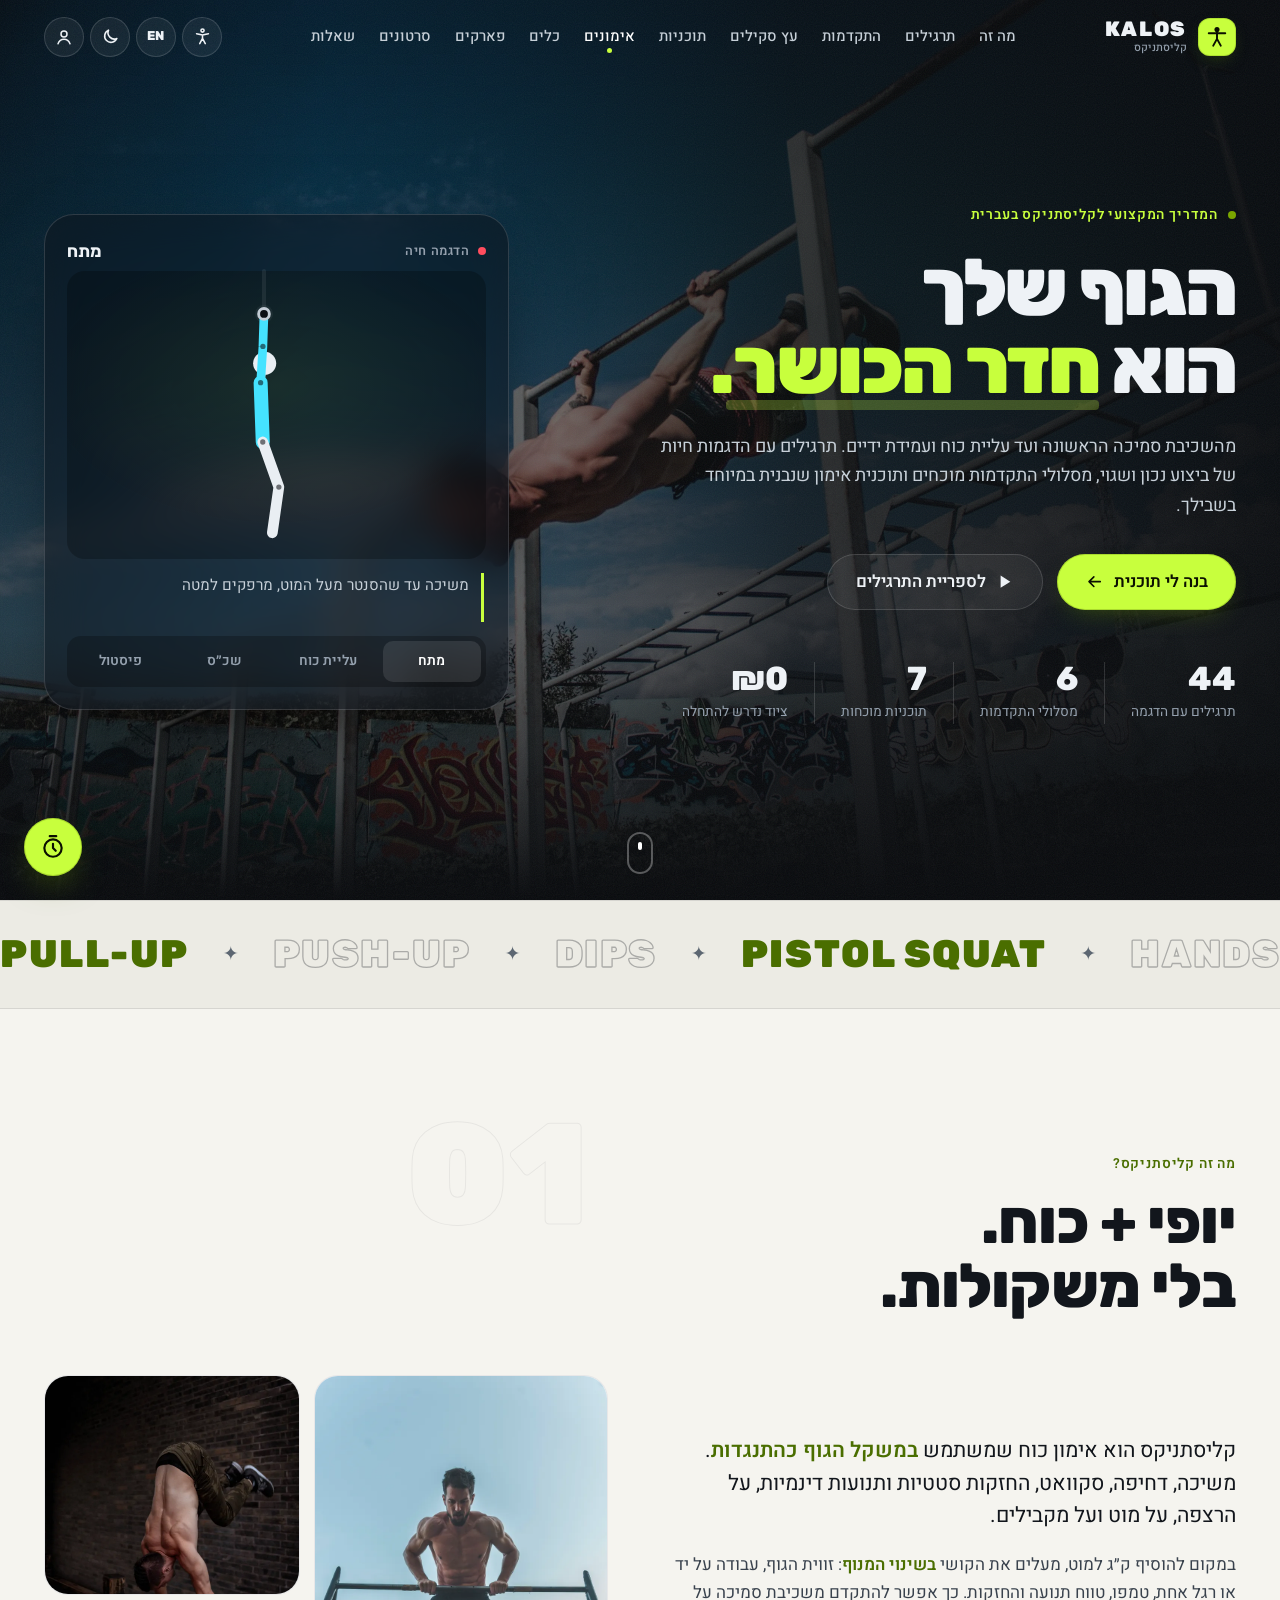
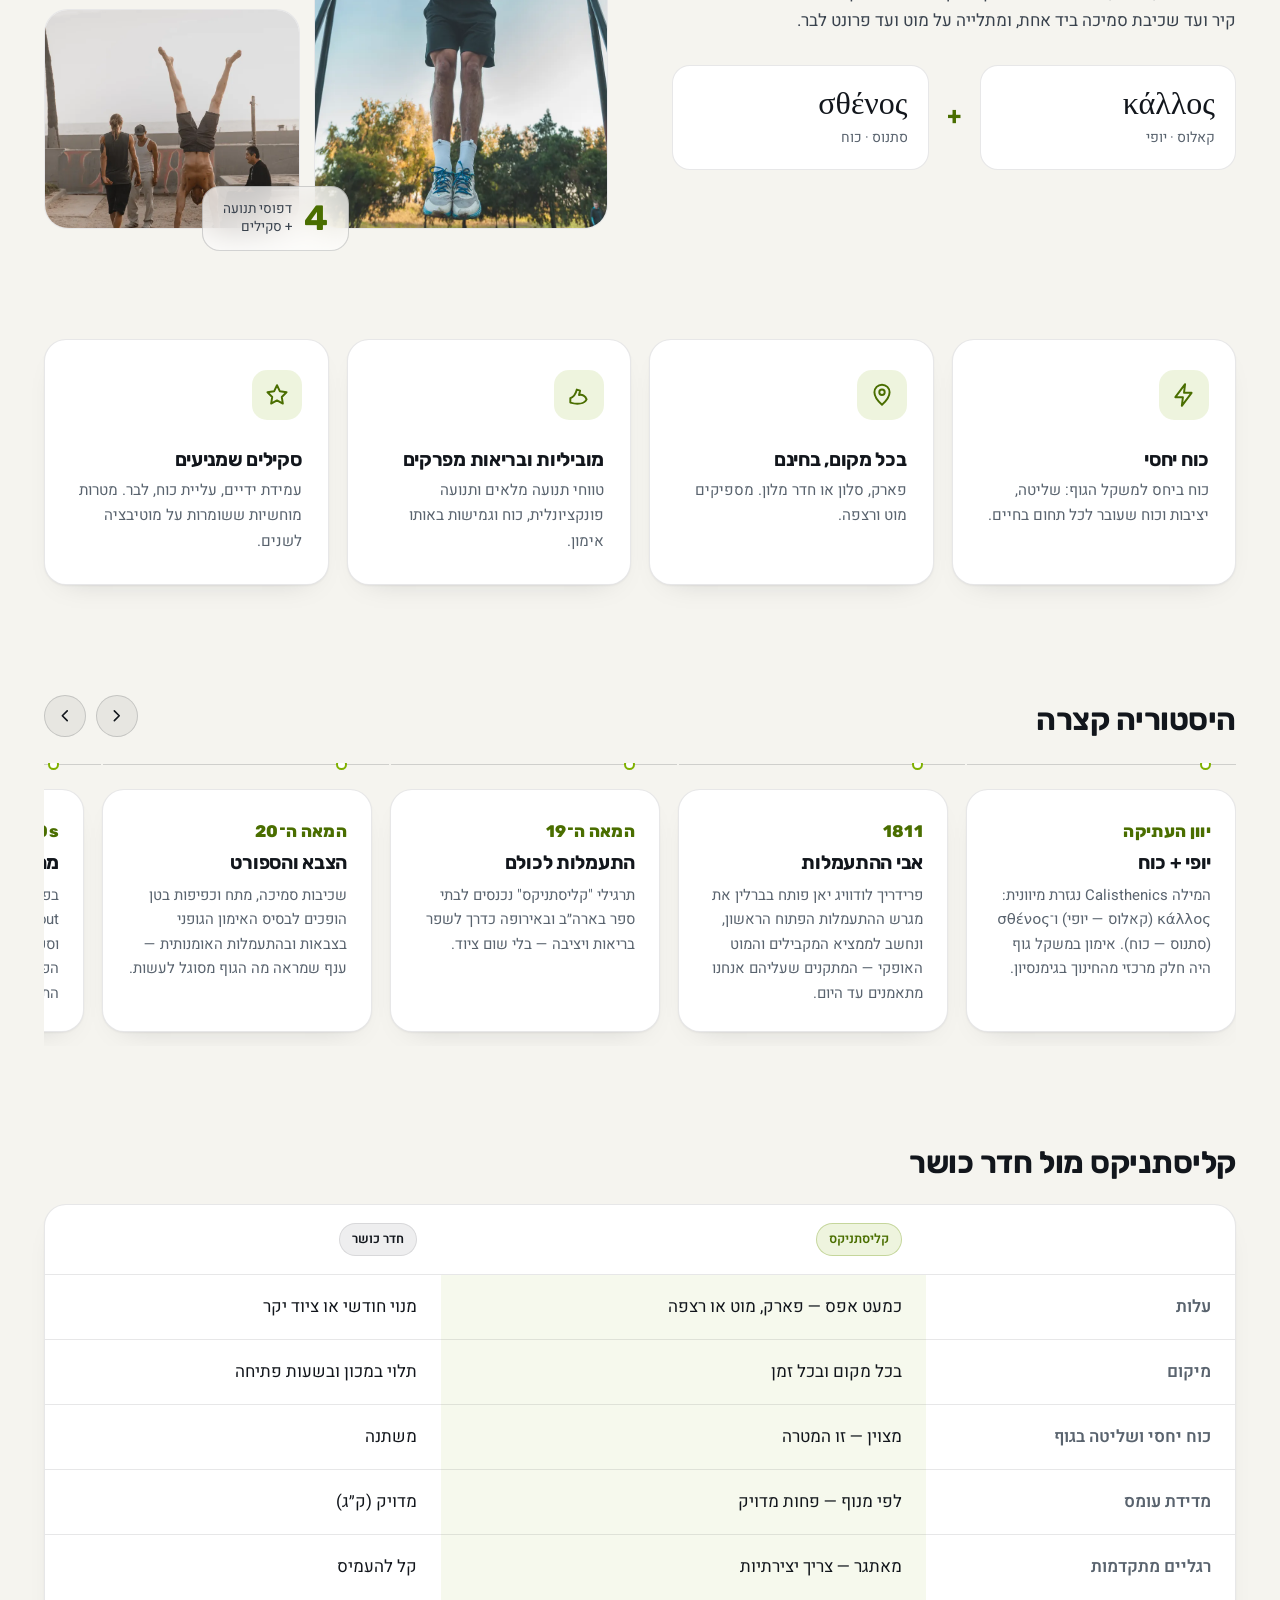
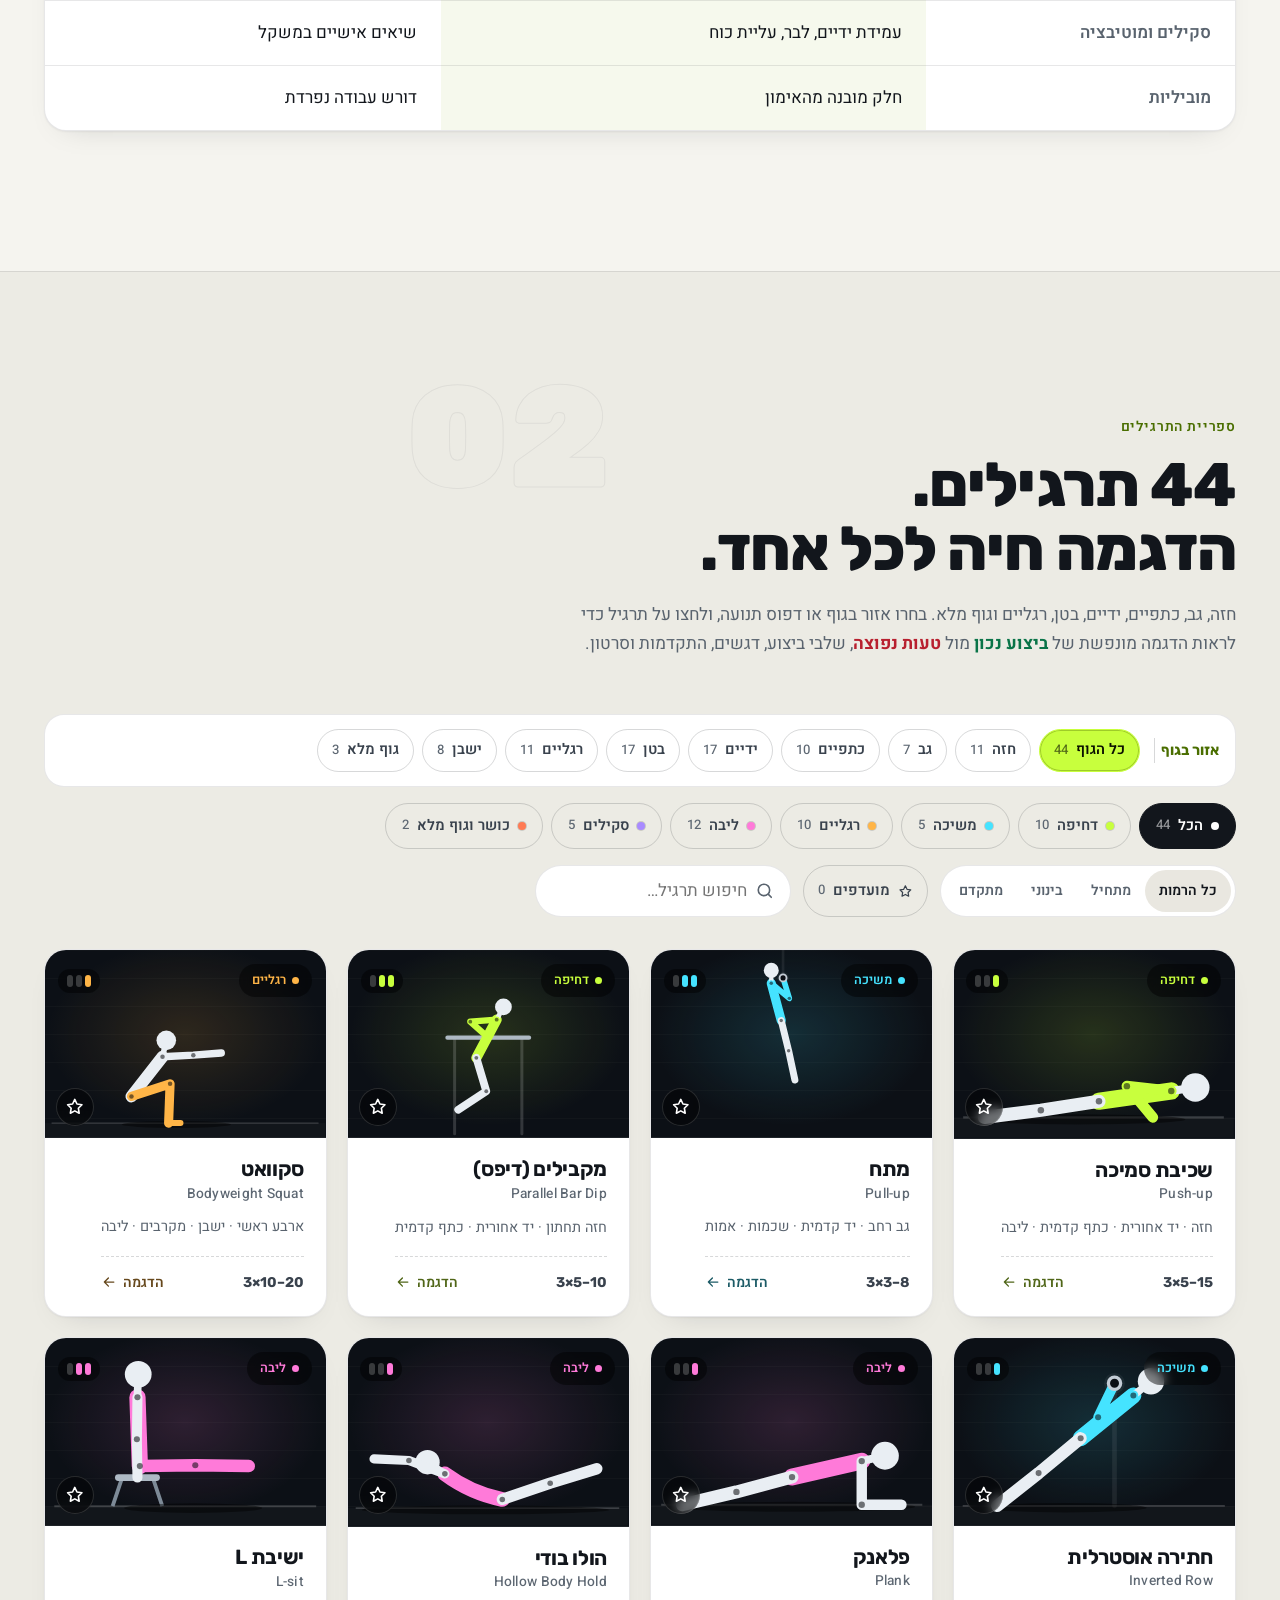
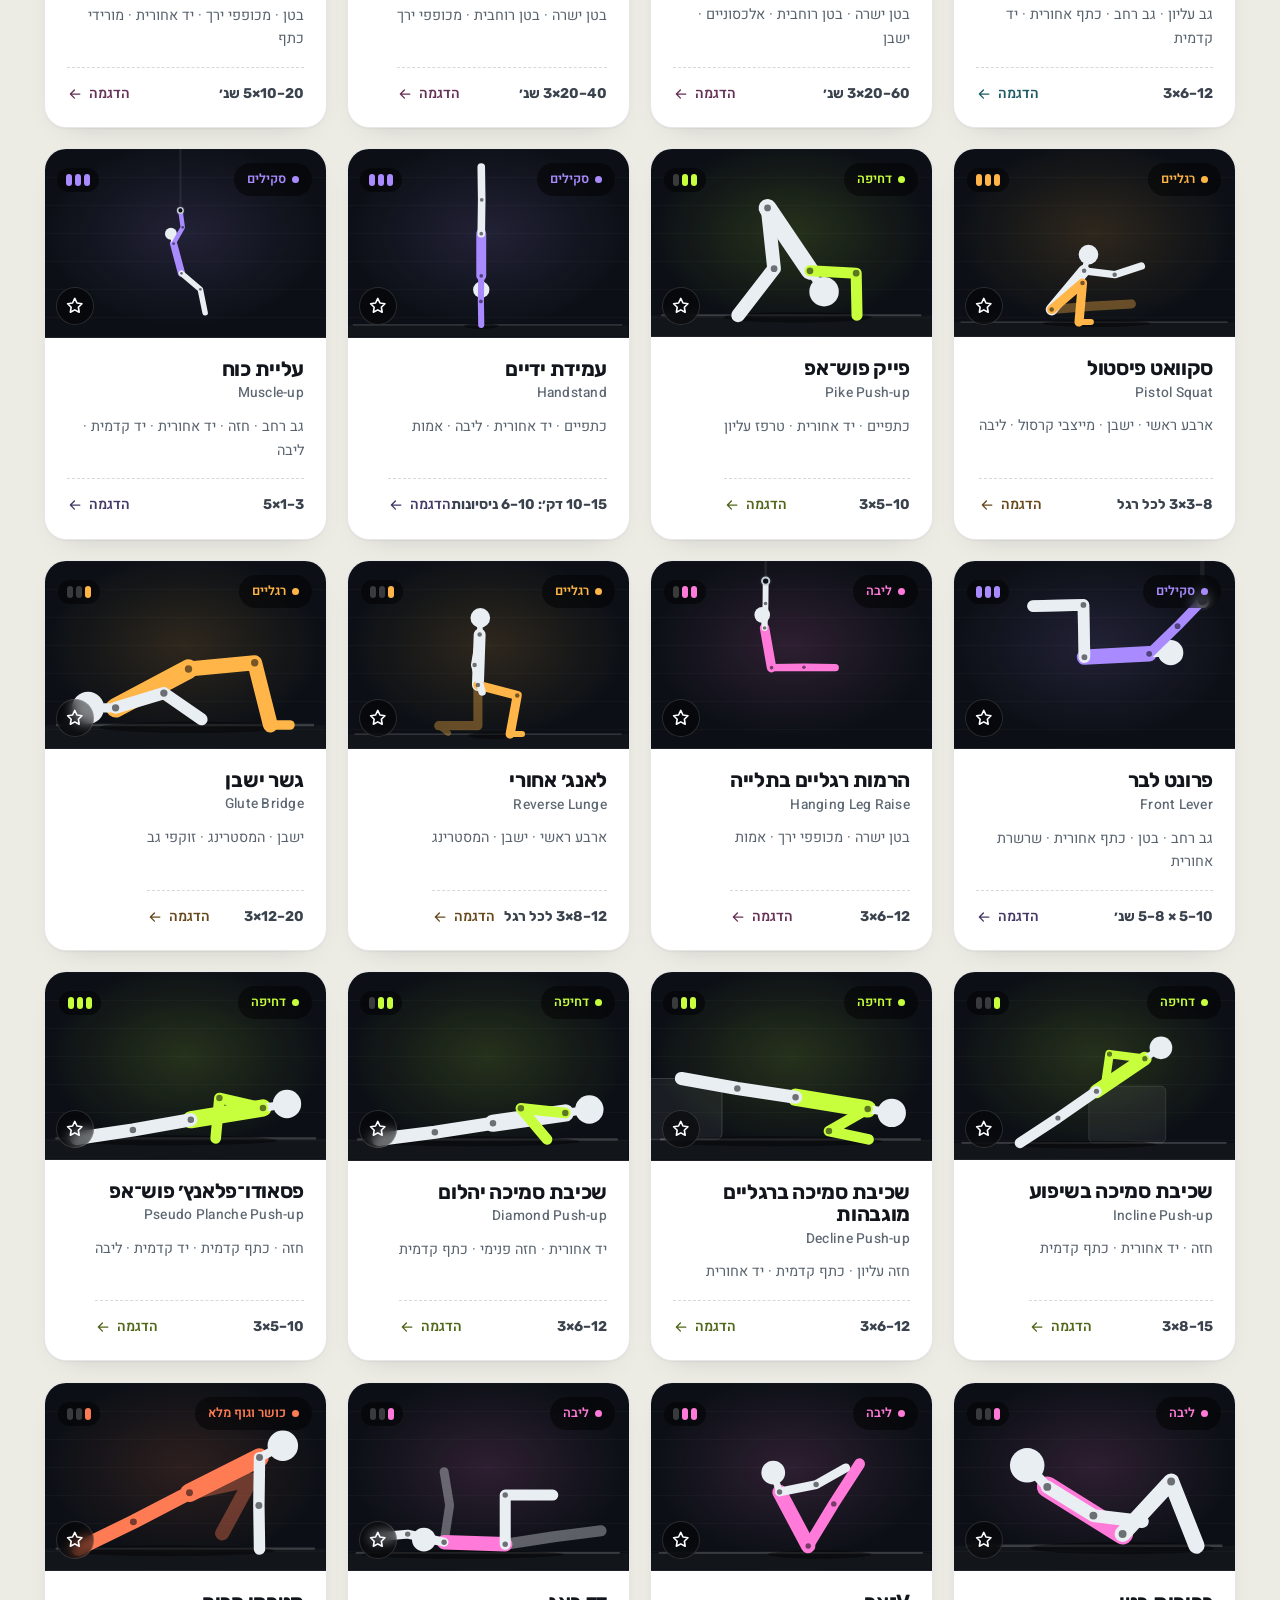
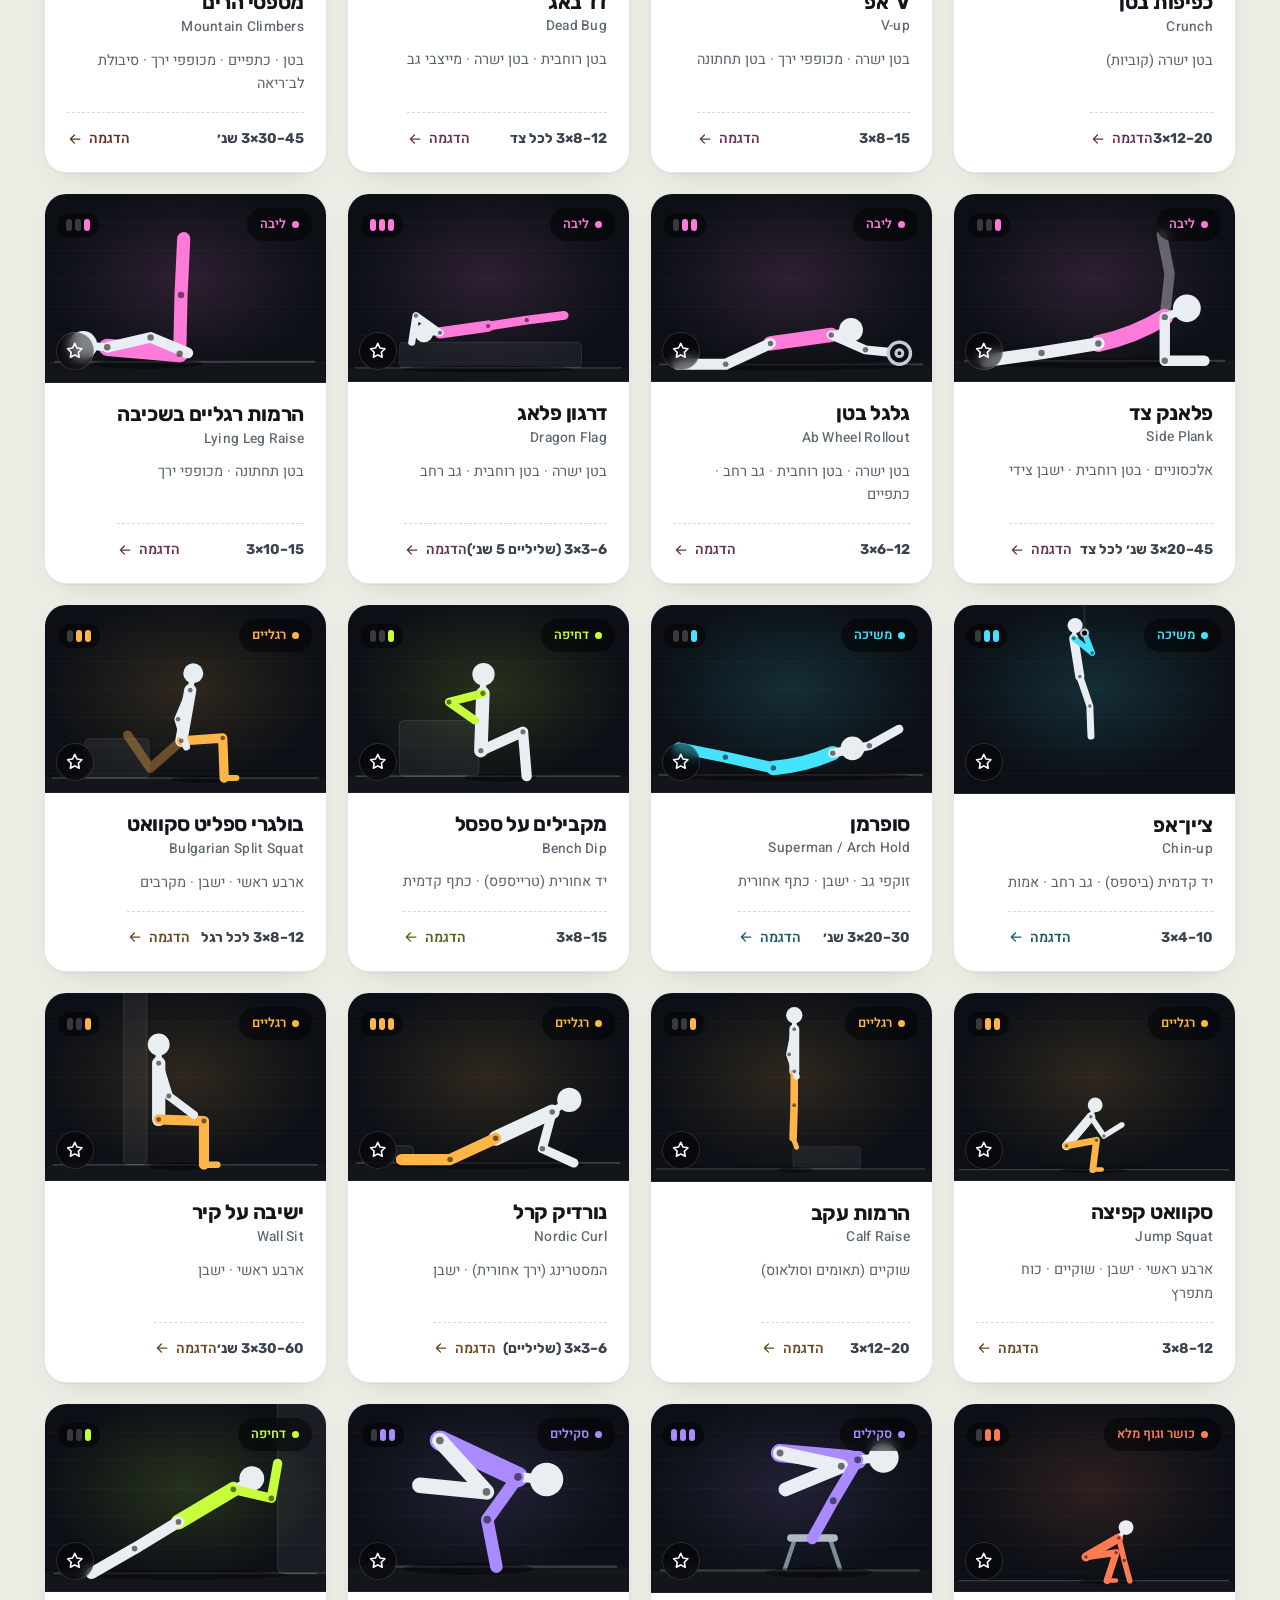
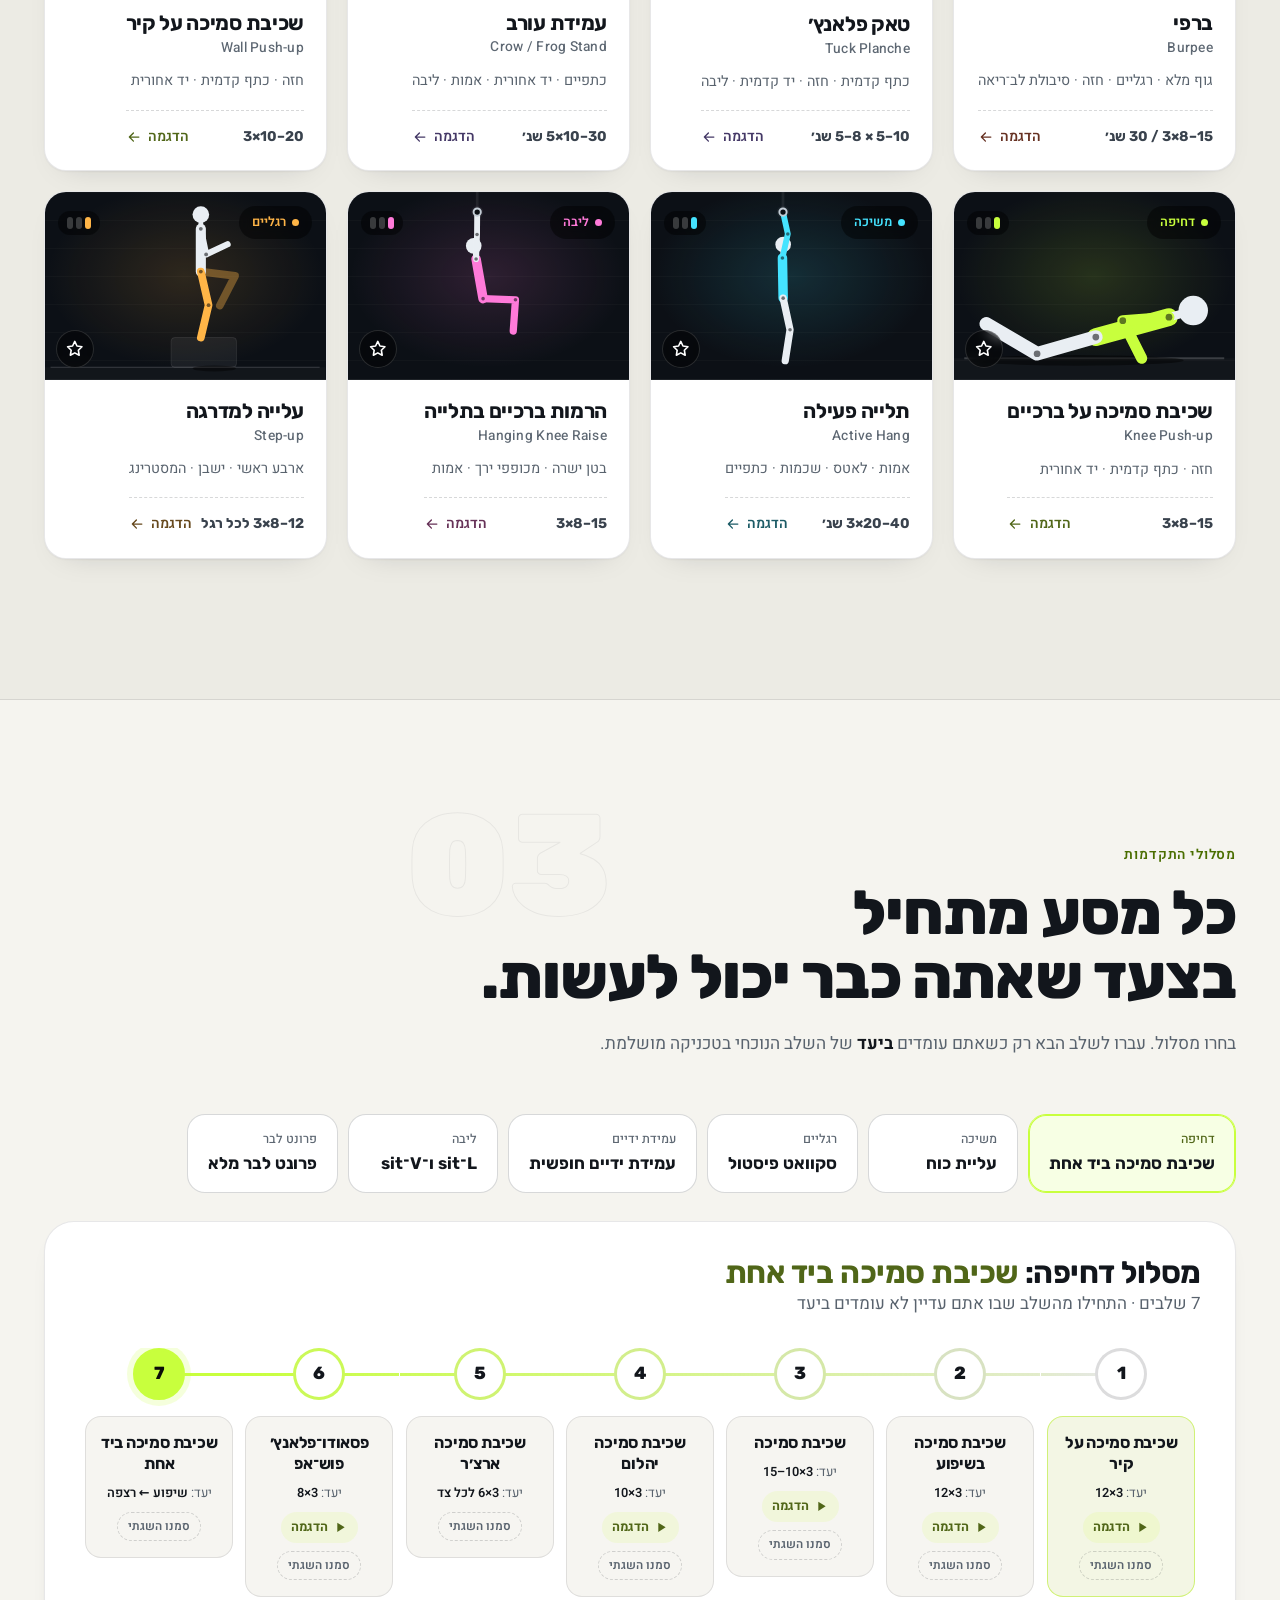
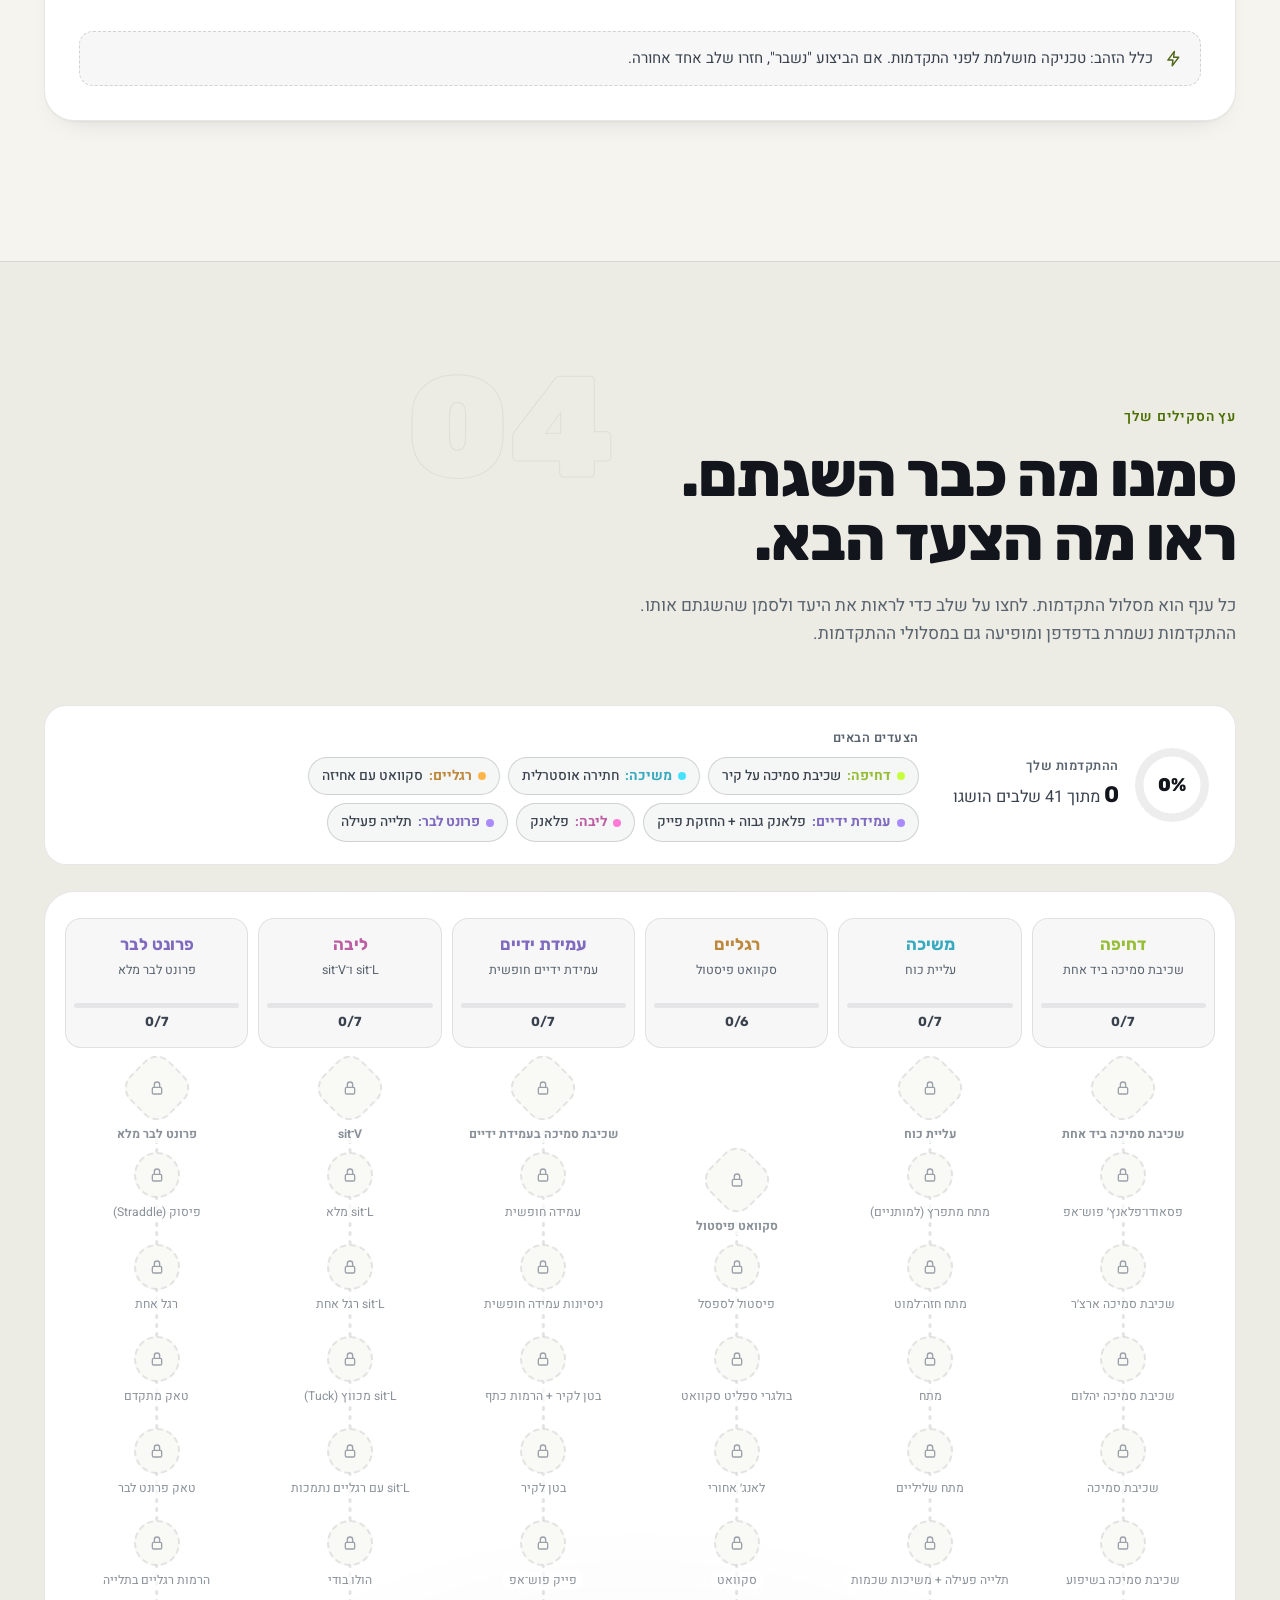
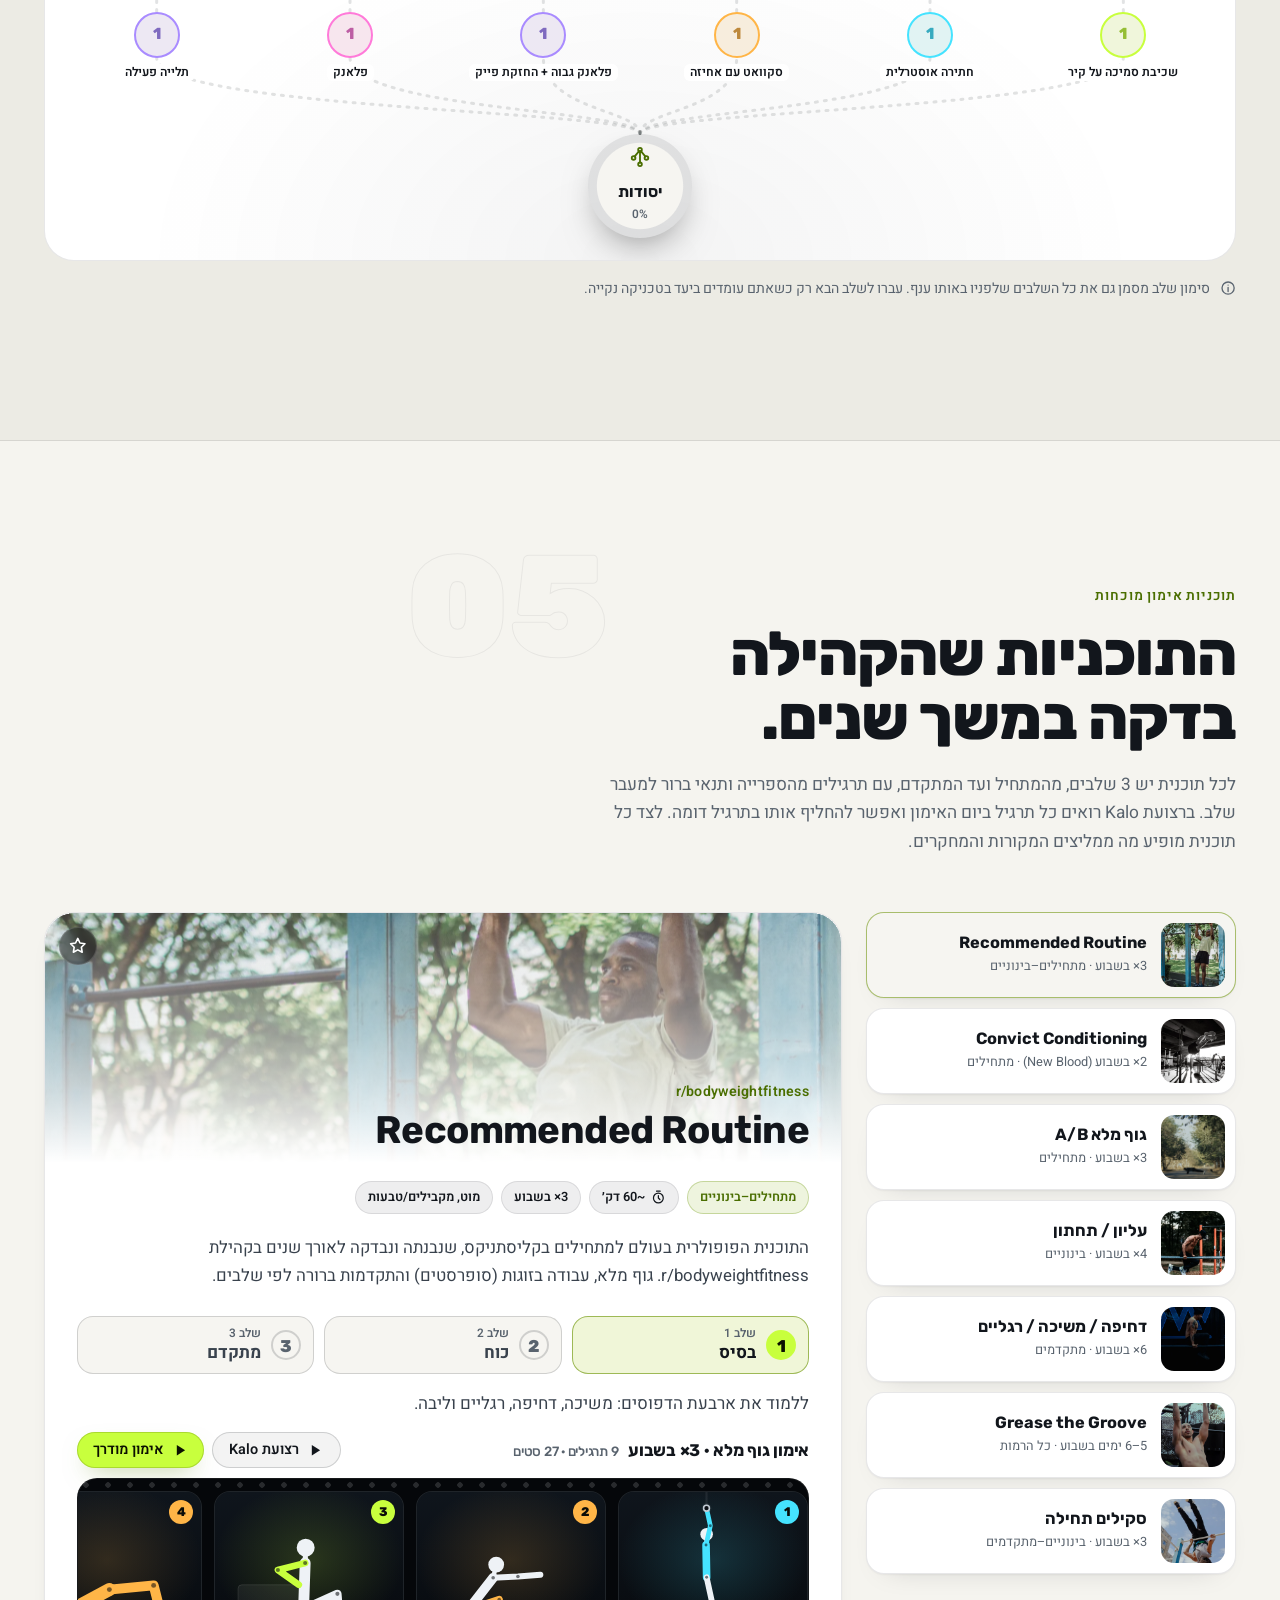
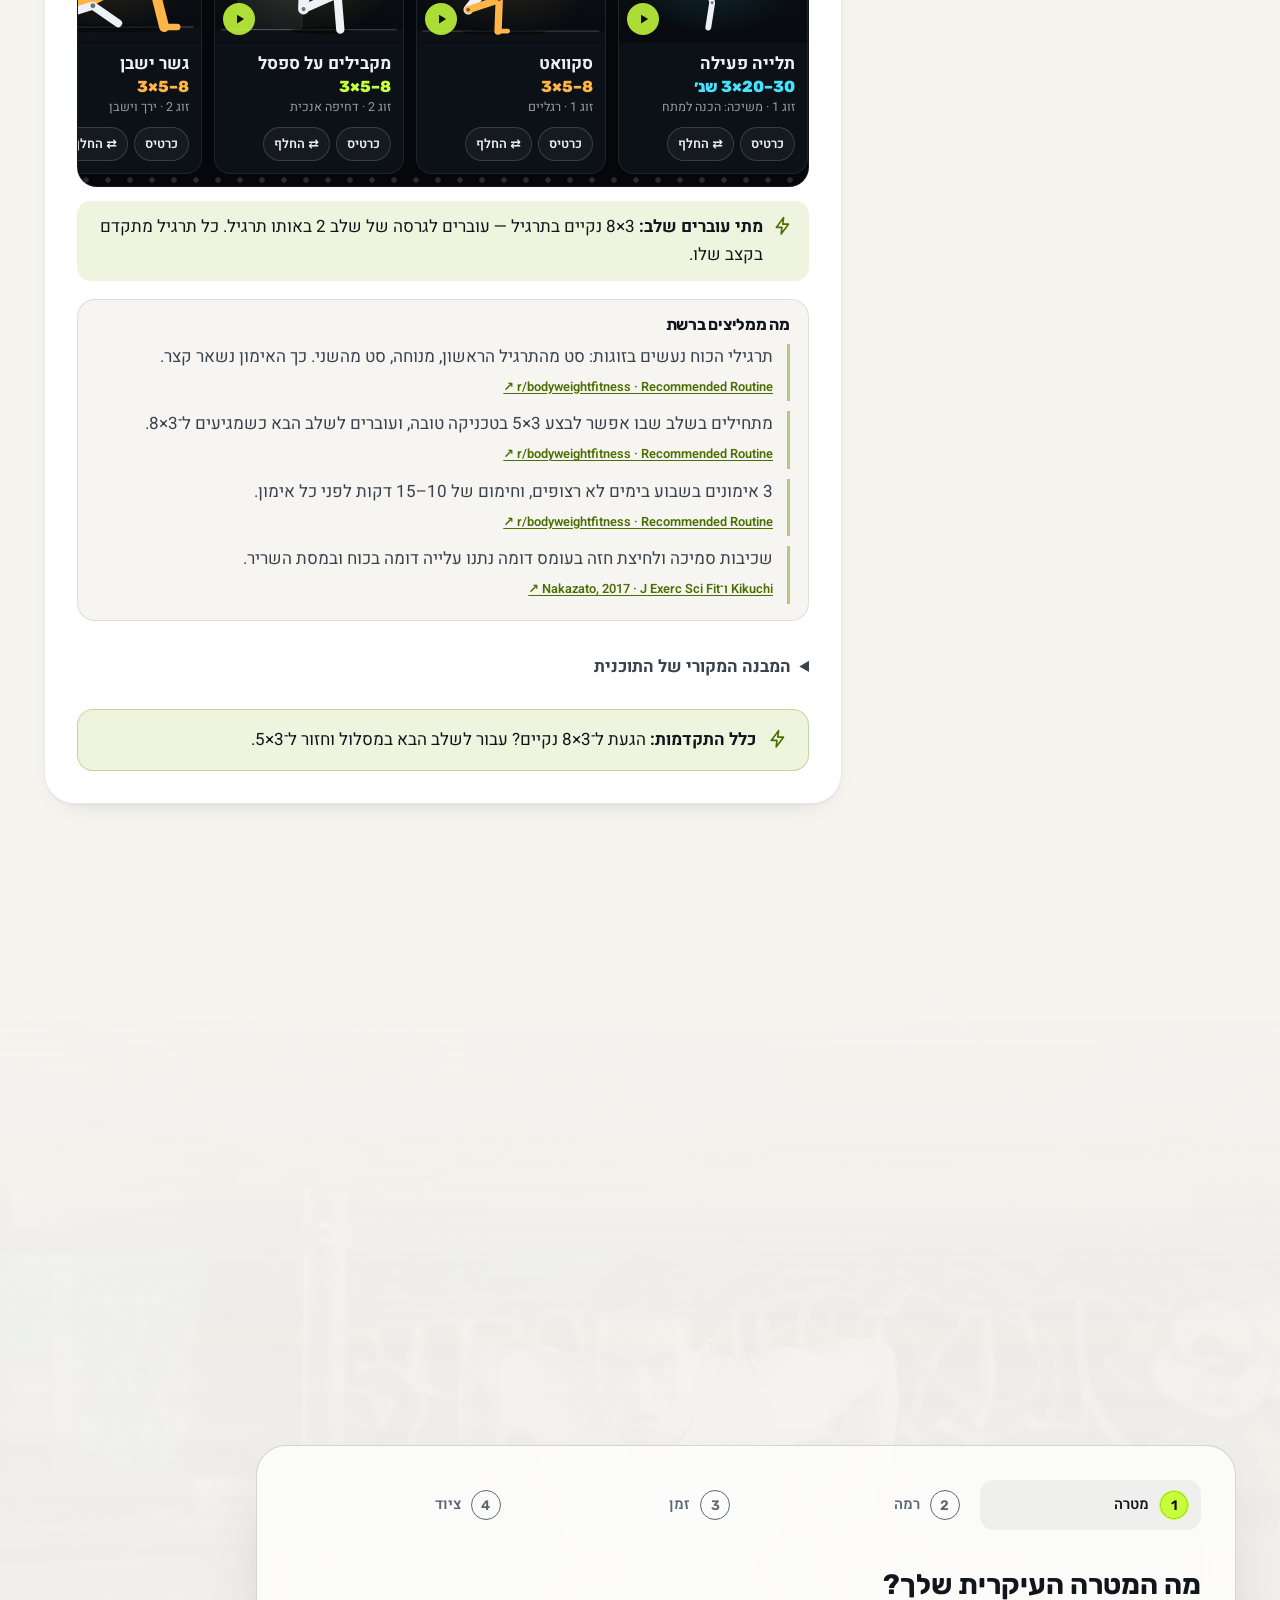
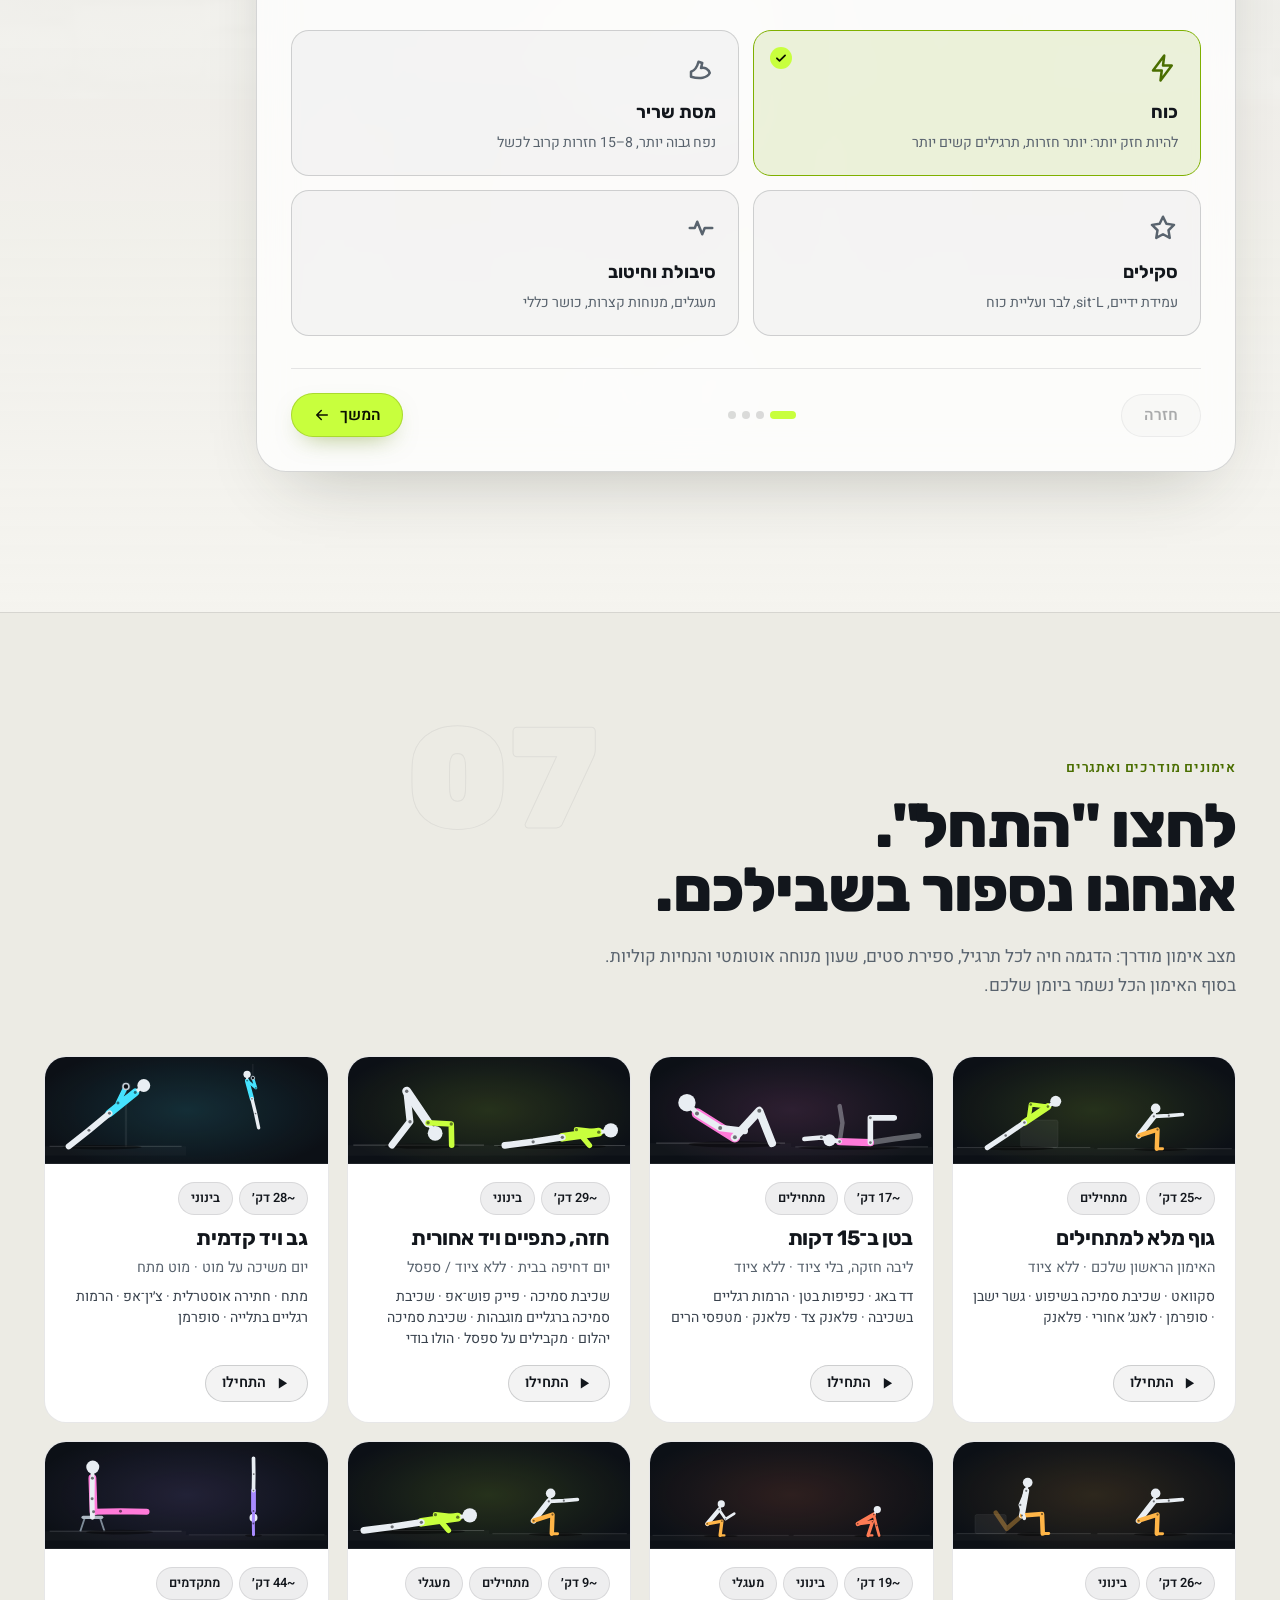
==== commit db6e23a3: "Add files via upload" ====
--- a/index.html
+++ b/index.html
@@ -28,6 +28,7 @@
   <link rel="stylesheet" href="assets/css/parks.css" />
   <link rel="stylesheet" href="assets/css/programs.css" />
   <link rel="stylesheet" href="assets/css/a11y.css" />
+  <link rel="stylesheet" href="assets/css/responsive.css" />
 </head>
 <body>
   <a class="skip" href="#main">דלג לתוכן</a>
--- a/assets/css/responsive.css
+++ b/assets/css/responsive.css
@@ -0,0 +1,98 @@
+/* KALOS — התאמה לטלפונים, מתקפלים, טאבלטים ומחשבים (כולל הגדלת טקסט של המערכת) */
+
+/* שורת כלים בתוך התפריט (מוצגת רק כשהכלים לא נכנסים לסרגל) */
+.menu-tools { display: none; }
+
+@media (max-width: 640px) {
+  /* סרגל עליון: לוגו + "האימון שלי" + תפריט. נגישות, שפה ומצב תצוגה עוברים לתפריט */
+  .nav-tools #a11yToggle, .nav-tools #langToggle, .nav-tools #themeToggle { display: none; }
+  .nav-in { gap: 10px; }
+  .logo { min-width: 0; }
+  .menu-tools { display: flex; flex-wrap: wrap; gap: 8px; list-style: none; padding: 4px 0 12px; margin-bottom: 6px; border-bottom: 1px solid var(--line); }
+  .menu-tools button { flex: 1 1 0; min-width: 0; min-height: 48px; display: inline-flex; align-items: center; justify-content: center; gap: 8px; padding: 8px 10px; border-radius: 14px; border: 1px solid var(--line2); background: rgba(var(--fg), 0.04); color: var(--text); font: inherit; font-weight: 600; font-size: 0.95rem; cursor: pointer; }
+  .menu-tools .ico { width: 20px; height: 20px; flex: none; }
+  .menu-tools span { overflow: hidden; text-overflow: ellipsis; white-space: nowrap; }
+
+  /* טיפוגרפיה וריווחים מותאמים למסך צר */
+  body { font-size: 16px; }
+  .hero h1 { font-size: clamp(2.2rem, 10.5vw, 2.9rem); margin: 16px 0 18px; }
+  .hero .lead, .hero-in p.lead { font-size: 1.02rem; }
+  .sec-head h2 { font-size: clamp(1.75rem, 8.2vw, 2.25rem); }
+  .section { padding: clamp(64px, 16vw, 90px) 0; }
+  .btn-lg { padding: 15px 22px; font-size: 1rem; }
+  /* כפתורי הפתיחה זה מתחת לזה — הטקסט לא יוצא מהכפתור */
+  .hero-ctas { flex-direction: column; align-items: stretch; }
+  .hero-ctas .btn { flex: none; width: 100%; justify-content: center; white-space: normal; text-align: center; }
+  .timer-fab { width: 52px; height: 52px; }
+}
+@media (max-width: 340px) {
+  .logo-txt { font-size: 1.15rem; }
+  .wrap { padding-inline: 14px; }
+  .menu-tools button { flex-basis: 100%; }
+}
+@media (max-width: 300px) {
+  .logo-txt { display: none; }
+}
+
+/* חלון אימון מודרך: ברוחב האזור הנראה (בלי פס הגלילה) */
+.wo { width: 100%; max-width: 100%; }
+
+/* טלפון לרוחב / מסכים נמוכים: התפריט נגלל והסרגל נמוך יותר */
+@media (max-height: 480px) and (orientation: landscape) {
+  :root { --nav-h: calc(60px + env(safe-area-inset-top, 0px)); }
+  .nav-links a { min-height: 40px; padding-block: 8px; }
+  .hero-in { padding-top: calc(var(--nav-h) + 16px); padding-bottom: 40px; }
+}
+
+/* הגדלת טקסט של המערכת (Android / iOS) — אסור שמשהו ייחתך */
+.nav-links a, .btn, .chip, .tag { overflow-wrap: anywhere; }
+.btn { max-width: 100%; }
+
+/* קולאז' התמונות ב"מה זה": עמודות גמישות במסכים צרים מאוד */
+.collage { grid-template-columns: minmax(0, 1.15fr) minmax(0, 1fr); }
+.about-grid > *, .collage > * { min-width: 0; }
+
+/* מסכים צרים מאוד (320px, מתקפל סגור 280px) */
+@media (max-width: 420px) {
+  .c-badge { inset-inline-end: 8px; max-width: calc(100% - 16px); padding: 10px 14px; gap: 10px; }
+  .c-badge b { font-size: 1.7rem; }
+  .st-next { min-width: 0; flex-basis: 100%; }
+}
+@media (max-width: 640px) {
+  .pk-form { flex-basis: 100%; min-width: 0; }
+}
+@media (max-width: 340px) {
+  .kv-filters { margin-inline: -14px; padding-inline: 14px; }
+}
+/* "κάλλος + σθένος": נשבר לשורות במסך צר במקום לצאת מהמסך */
+@media (max-width: 420px) {
+  .etym { flex-wrap: wrap; gap: 10px 14px; }
+  .etym > div { min-width: 0; }
+  .etym b { font-size: clamp(1.4rem, 8vw, 2rem); }
+}
+@media (max-width: 300px) {
+  .wq-grid { grid-template-columns: minmax(0, 1fr); }
+}
+/* כרטיסים ברשת: עמודה אחת גמישה כשאין מקום למינימום של 260–290px */
+@media (max-width: 340px) {
+  .ch-grid, .ex-grid, .pd-blocks, .week, .wq-grid { grid-template-columns: minmax(0, 1fr); }
+  .timeline { grid-auto-columns: minmax(0, 86%); }
+}
+/* עמידות להגדלת טקסט במסכים צרים */
+.warm > *, .me-kpis > *, .me-empty, .kpi { min-width: 0; }
+.warm-copy .btn { white-space: normal; }
+@media (max-width: 380px) {
+  .pk-radius { flex-wrap: wrap; border-radius: 18px; }
+  .pk-radius button { flex: 1 1 40%; }
+  .me-kpis { grid-template-columns: repeat(2, minmax(0, 1fr)); }
+}
+@media (max-width: 340px) {
+  .warm { padding: 22px 16px; gap: 22px; }
+  .warm-list li { min-width: 0; }
+}
+/* שורת הכלים בתפריט: אייקון מעל תווית — בלי חיתוך של הטקסט */
+@media (max-width: 640px) {
+  .menu-tools button { flex-direction: column; gap: 4px; min-height: 64px; padding: 8px 6px; font-size: 0.84rem; line-height: 1.2; }
+  .menu-tools span { white-space: normal; overflow: visible; text-align: center; }
+  .menu-tools .mt-badge { display: grid; place-items: center; min-width: 26px; height: 20px; padding: 0 4px; border-radius: 6px; border: 1.5px solid currentColor; font: 800 0.68rem / 1 var(--display, sans-serif); }
+}
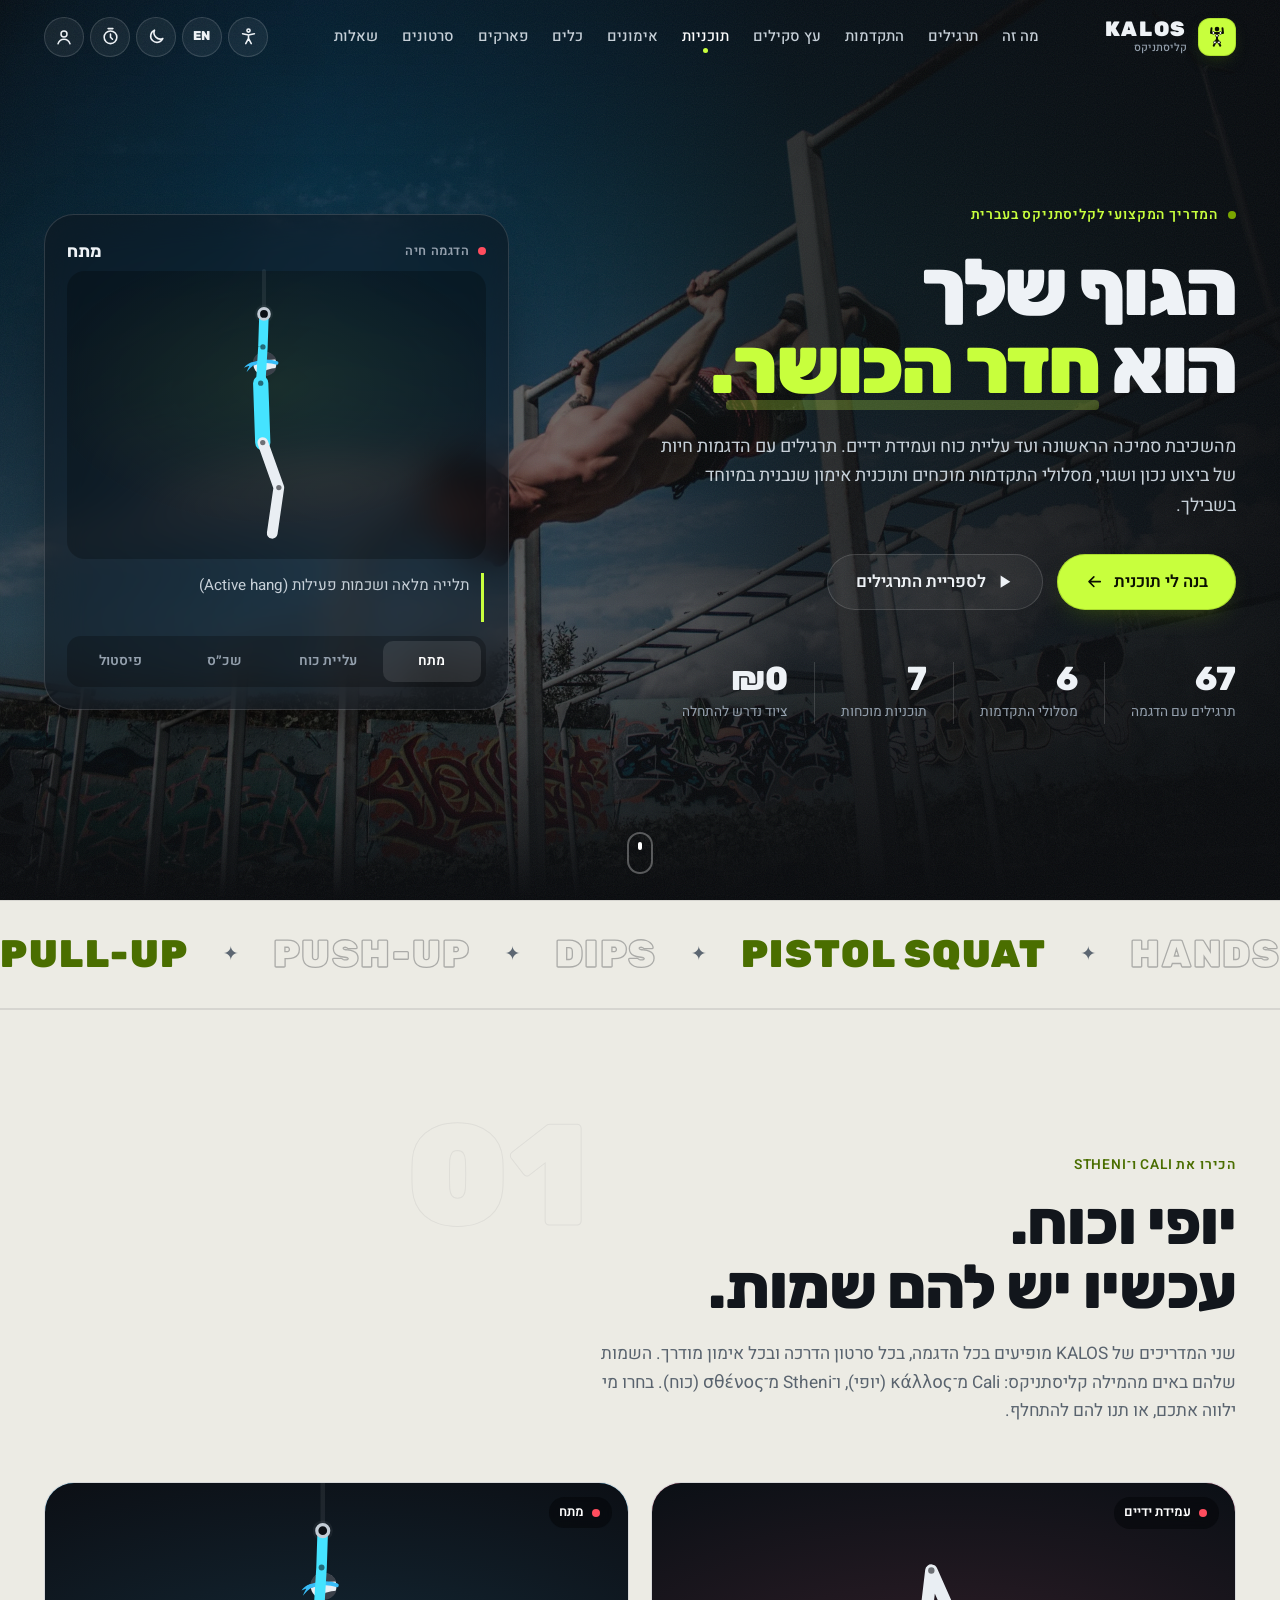
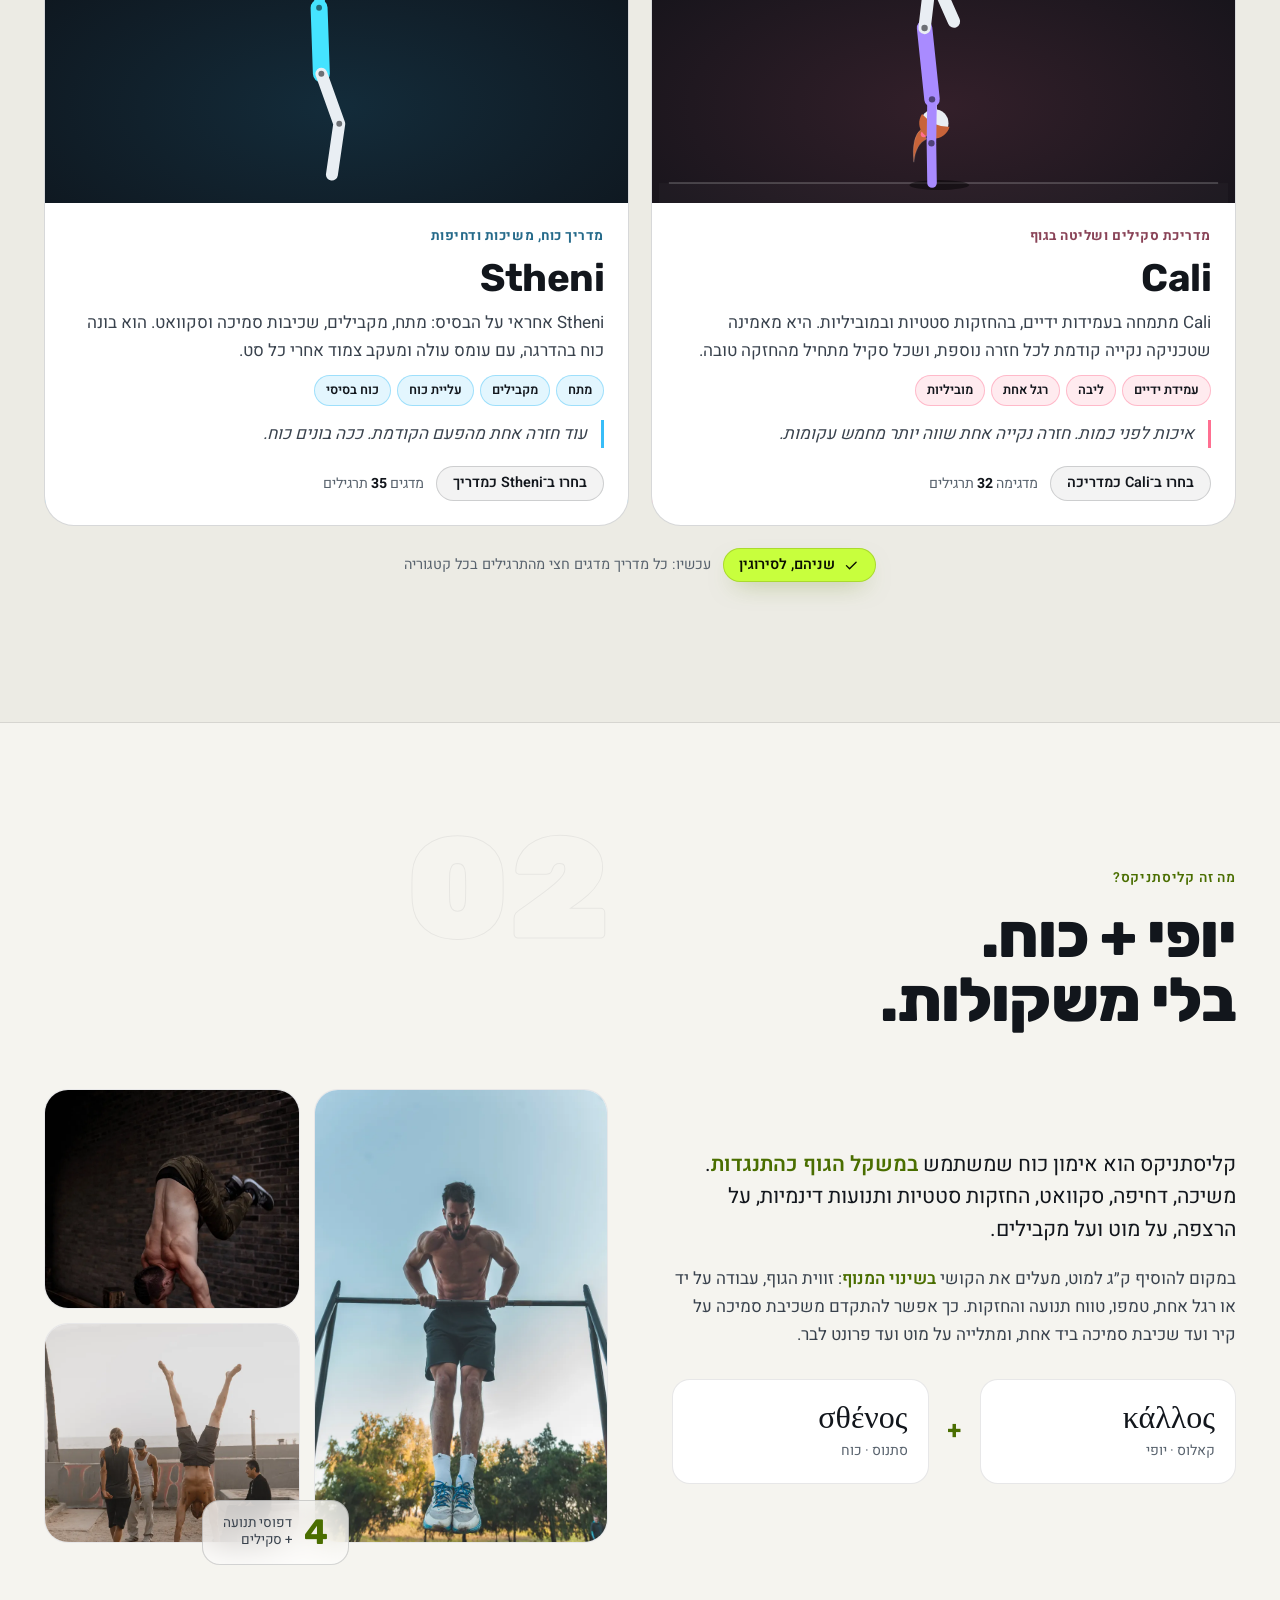
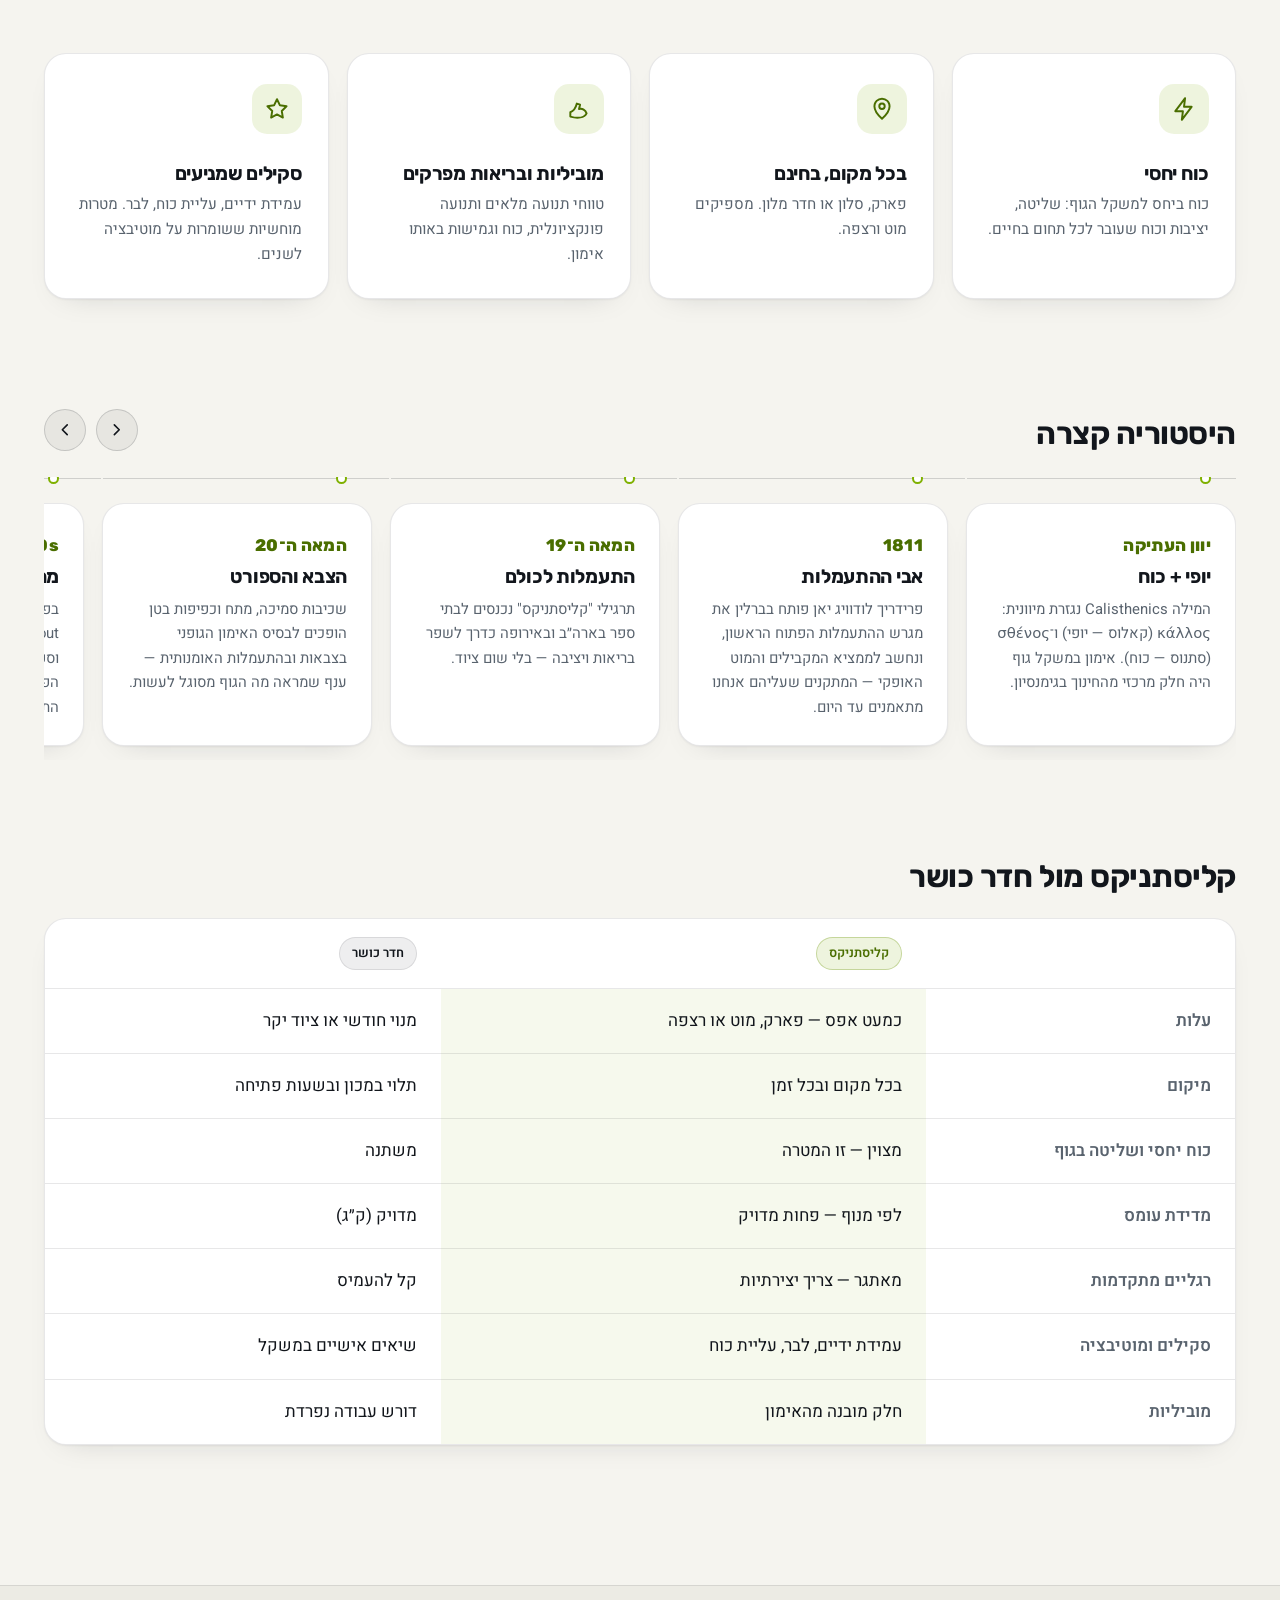
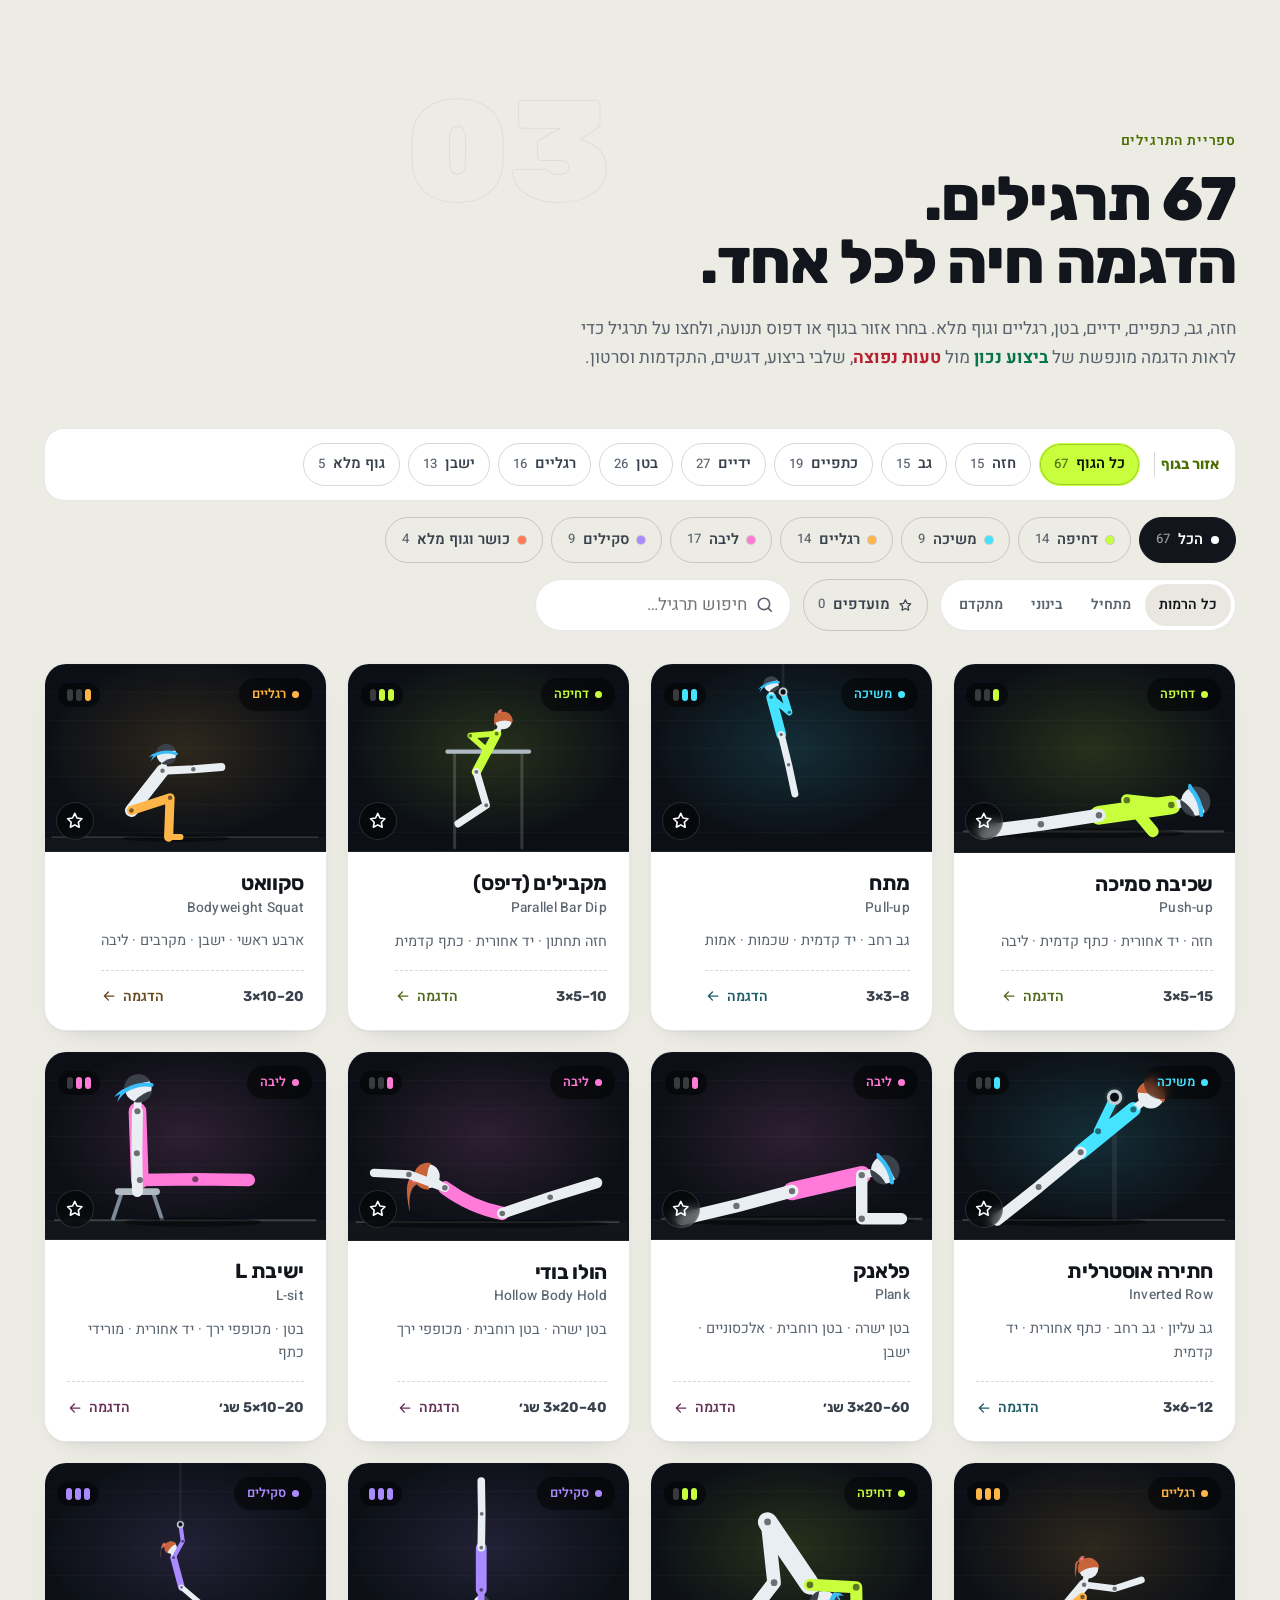
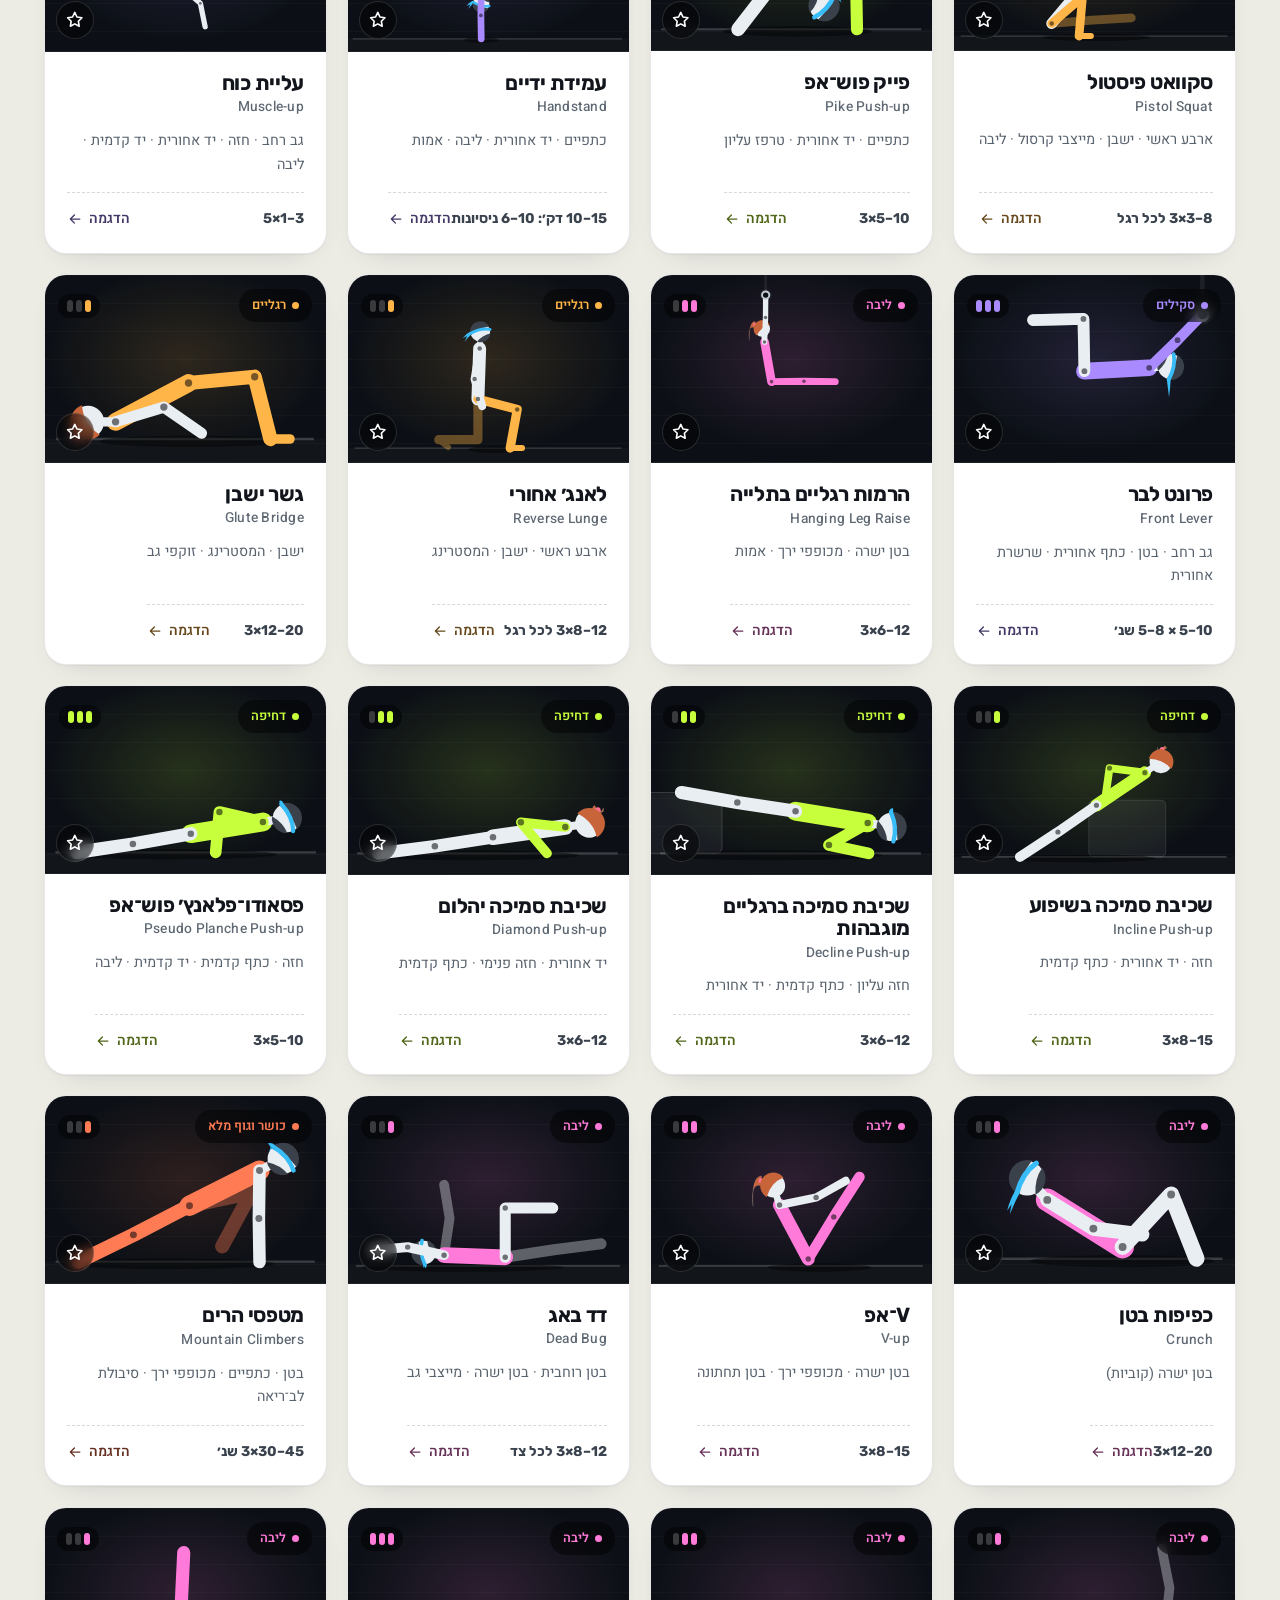
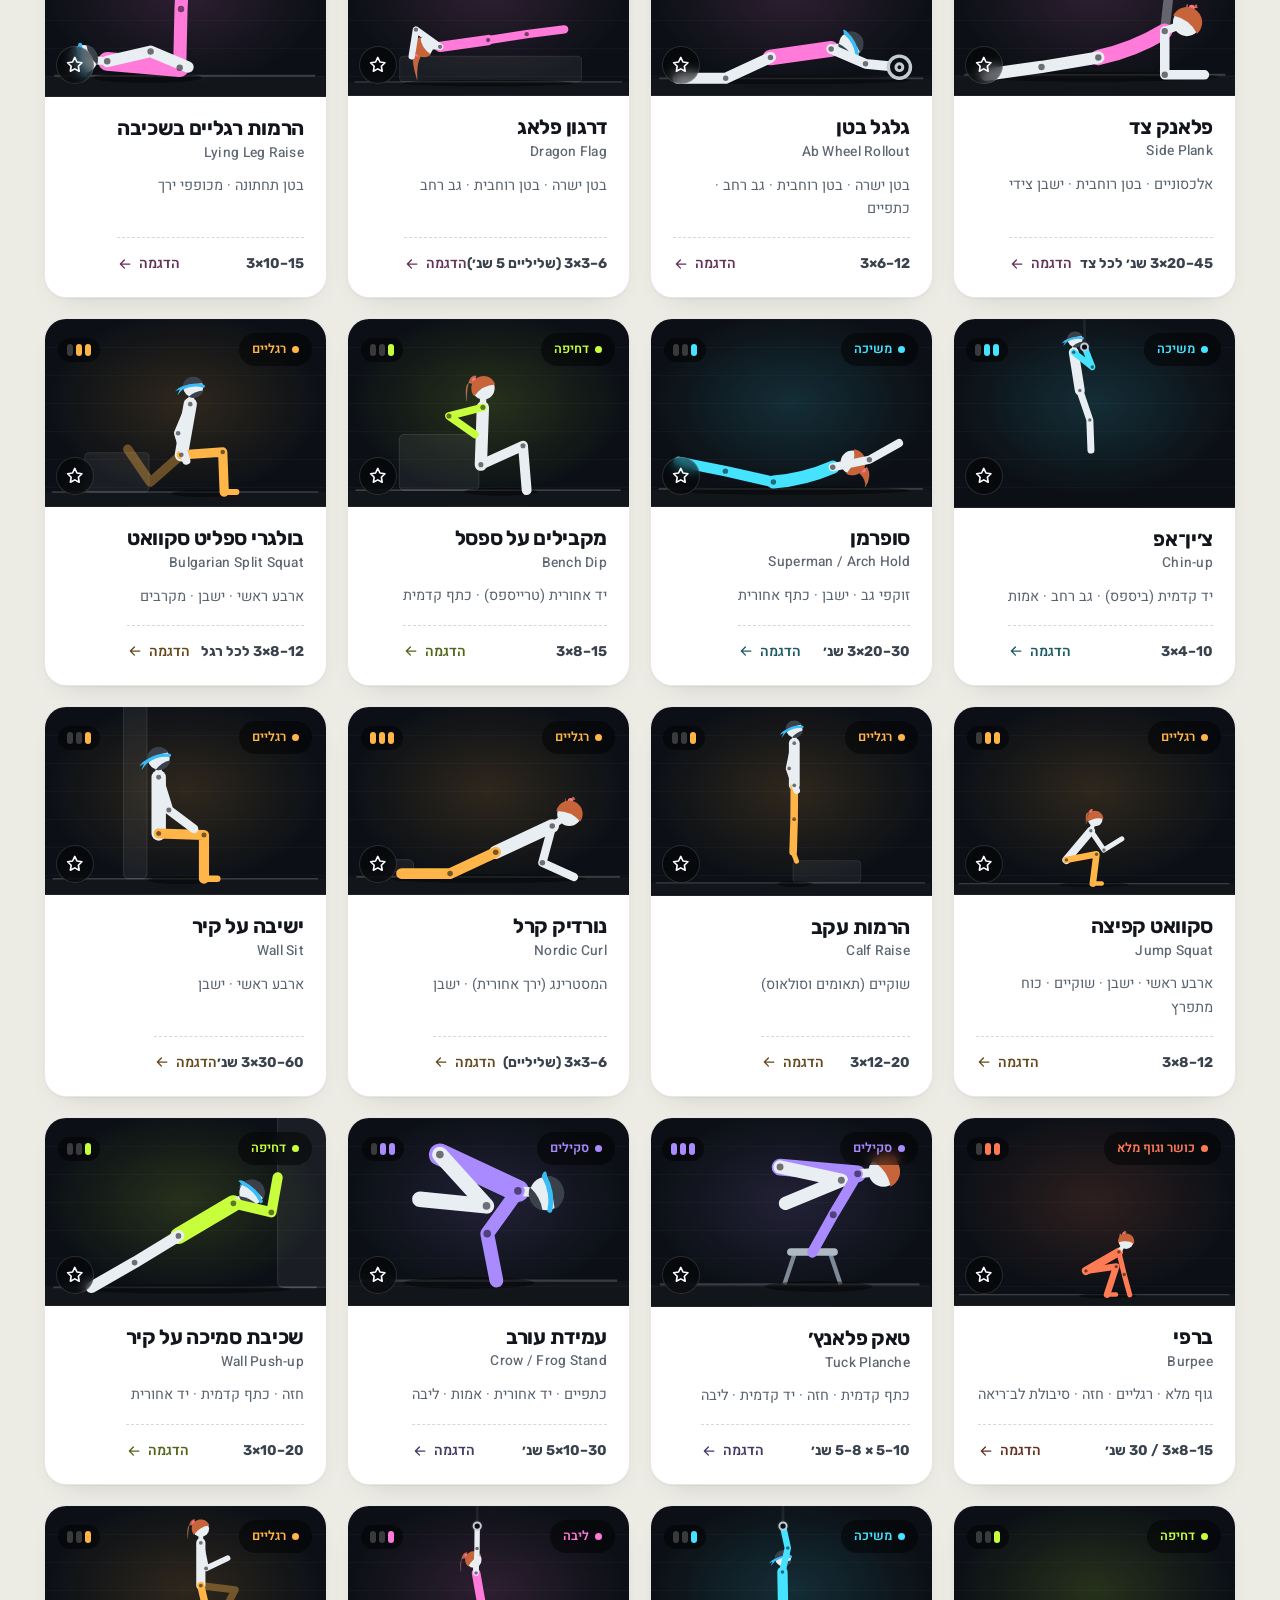
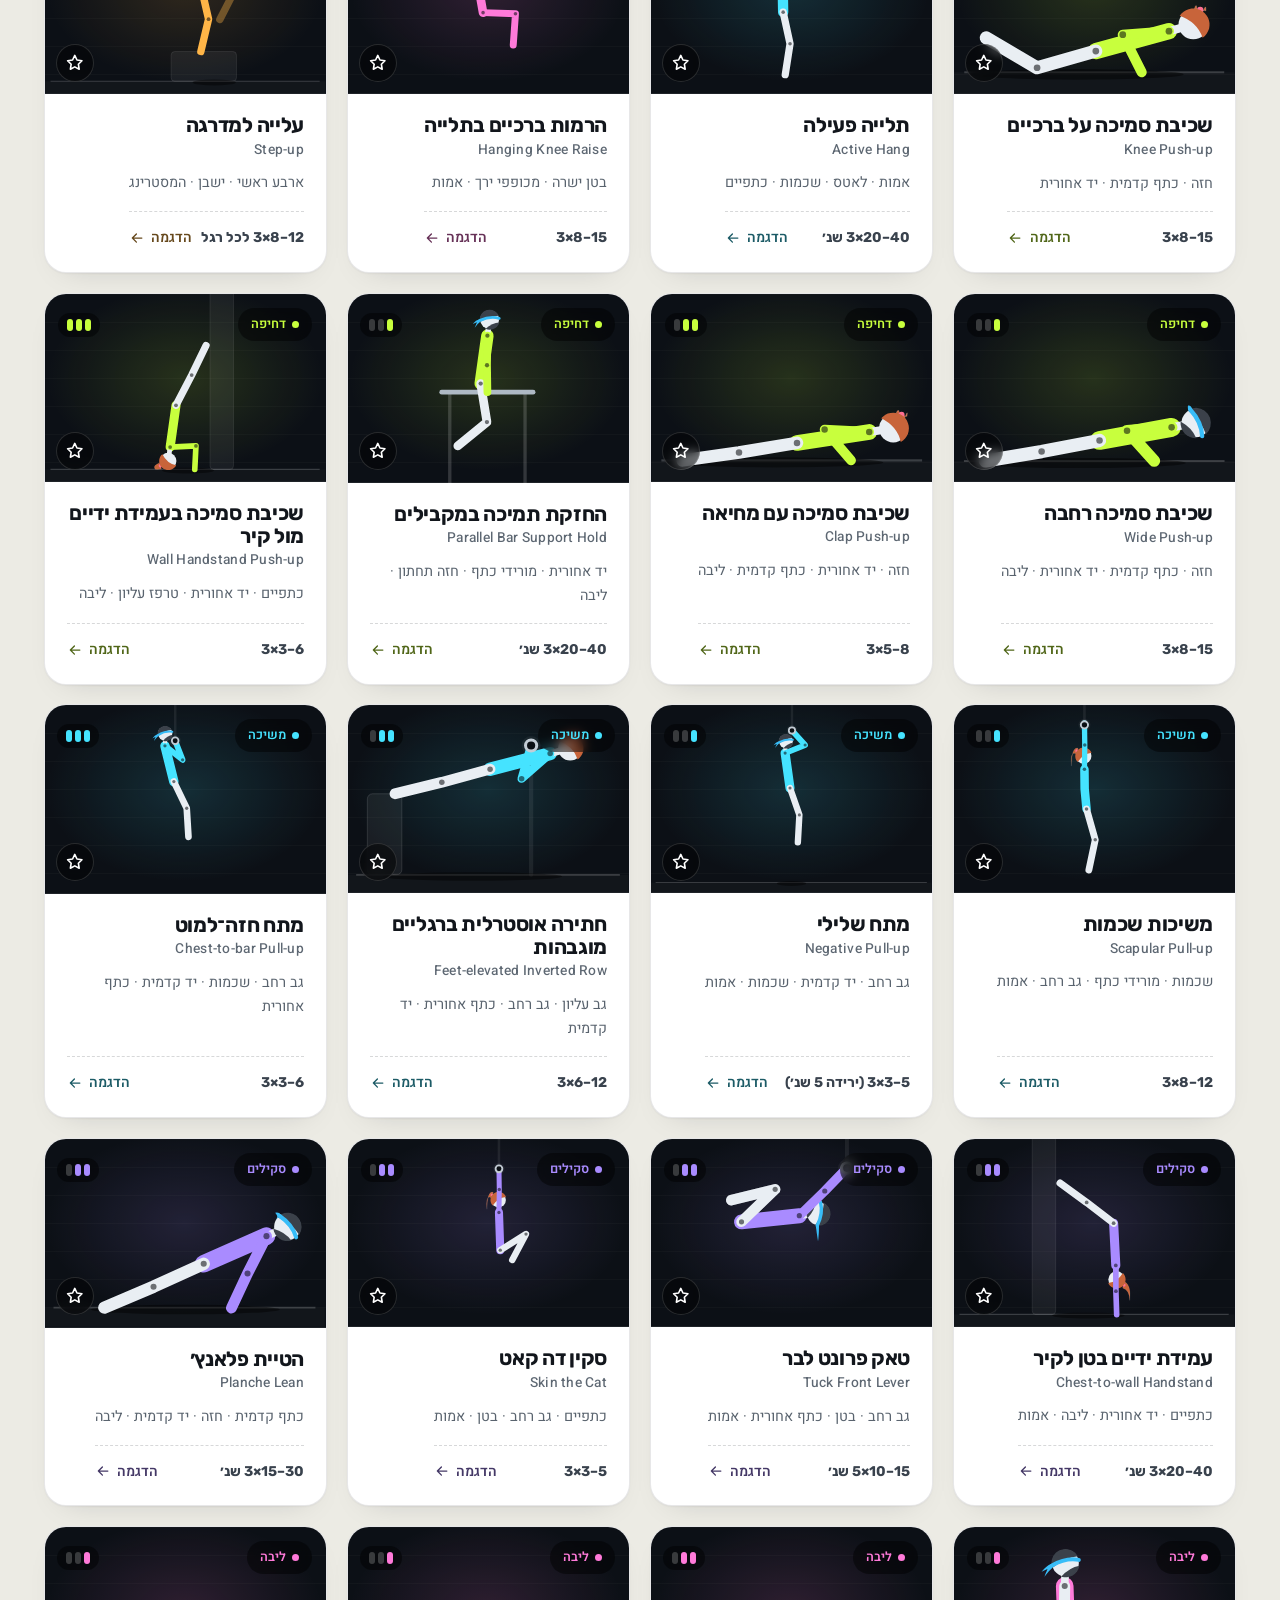
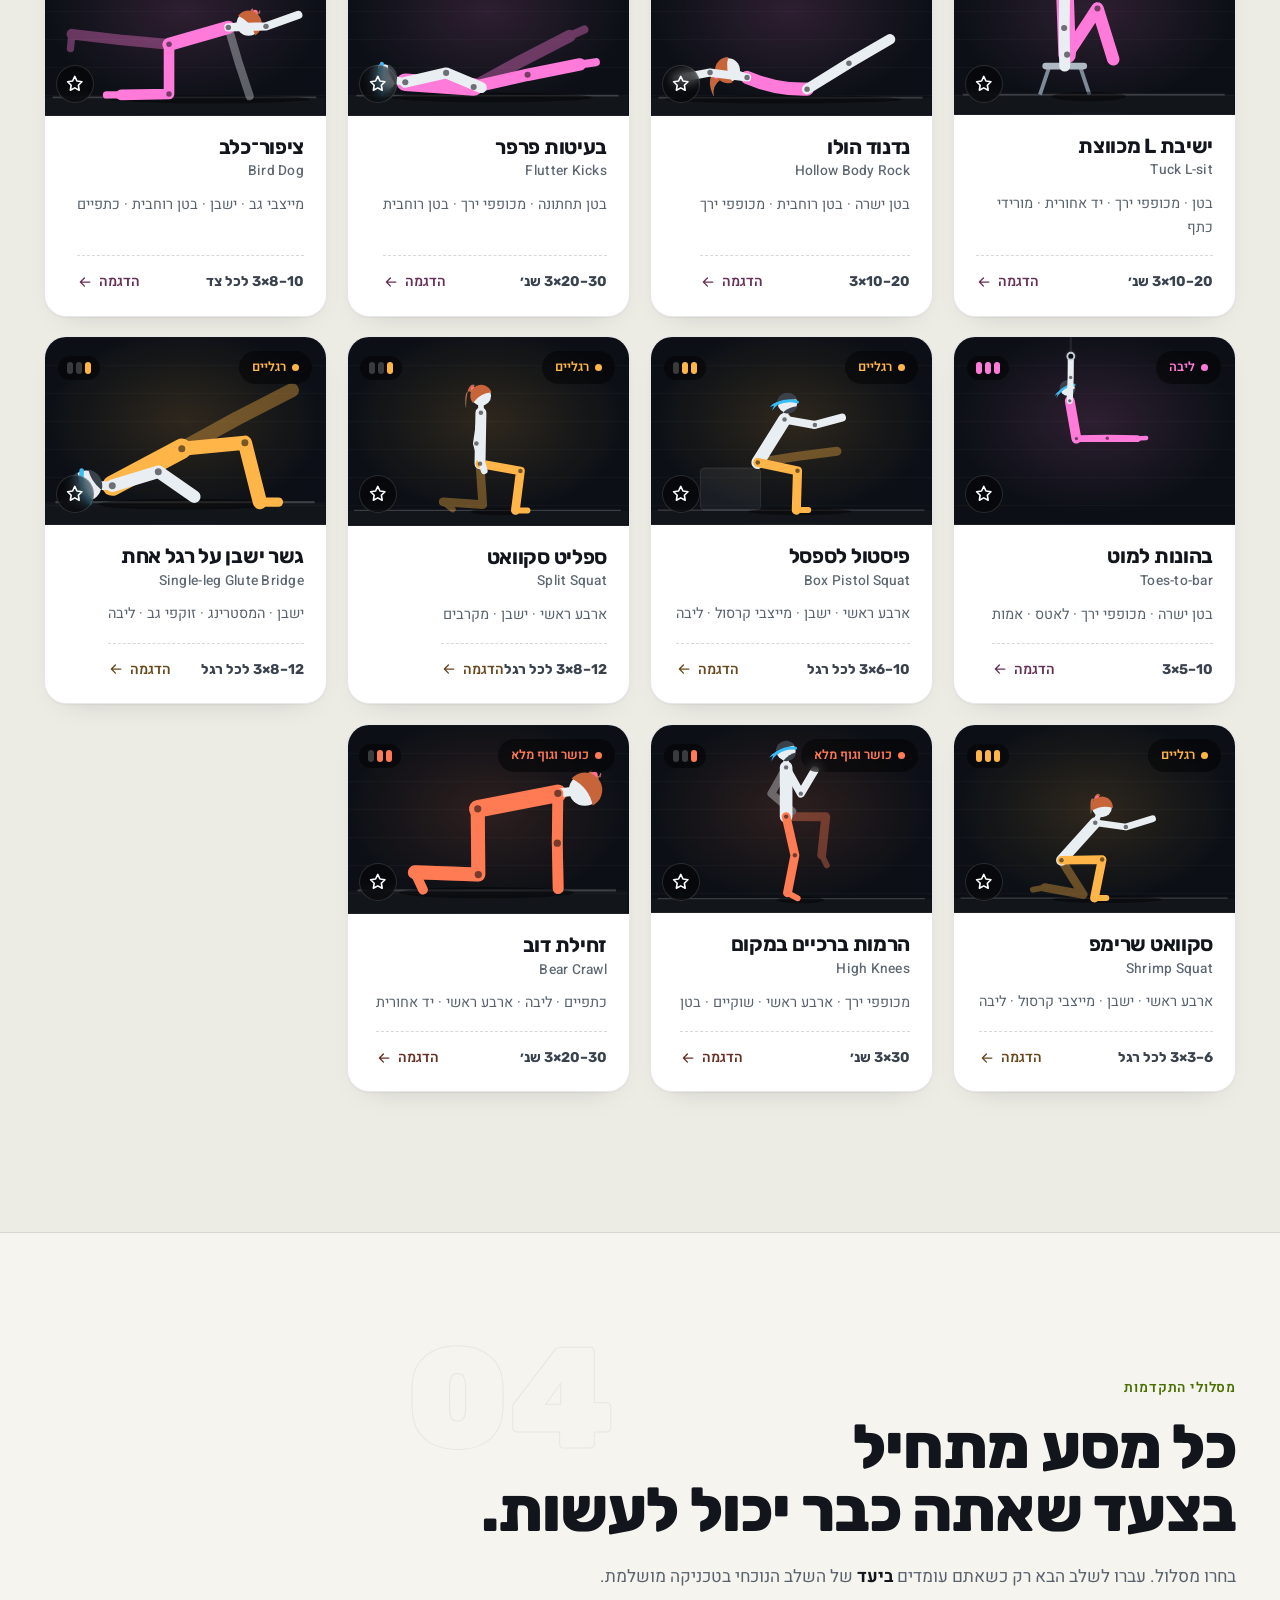
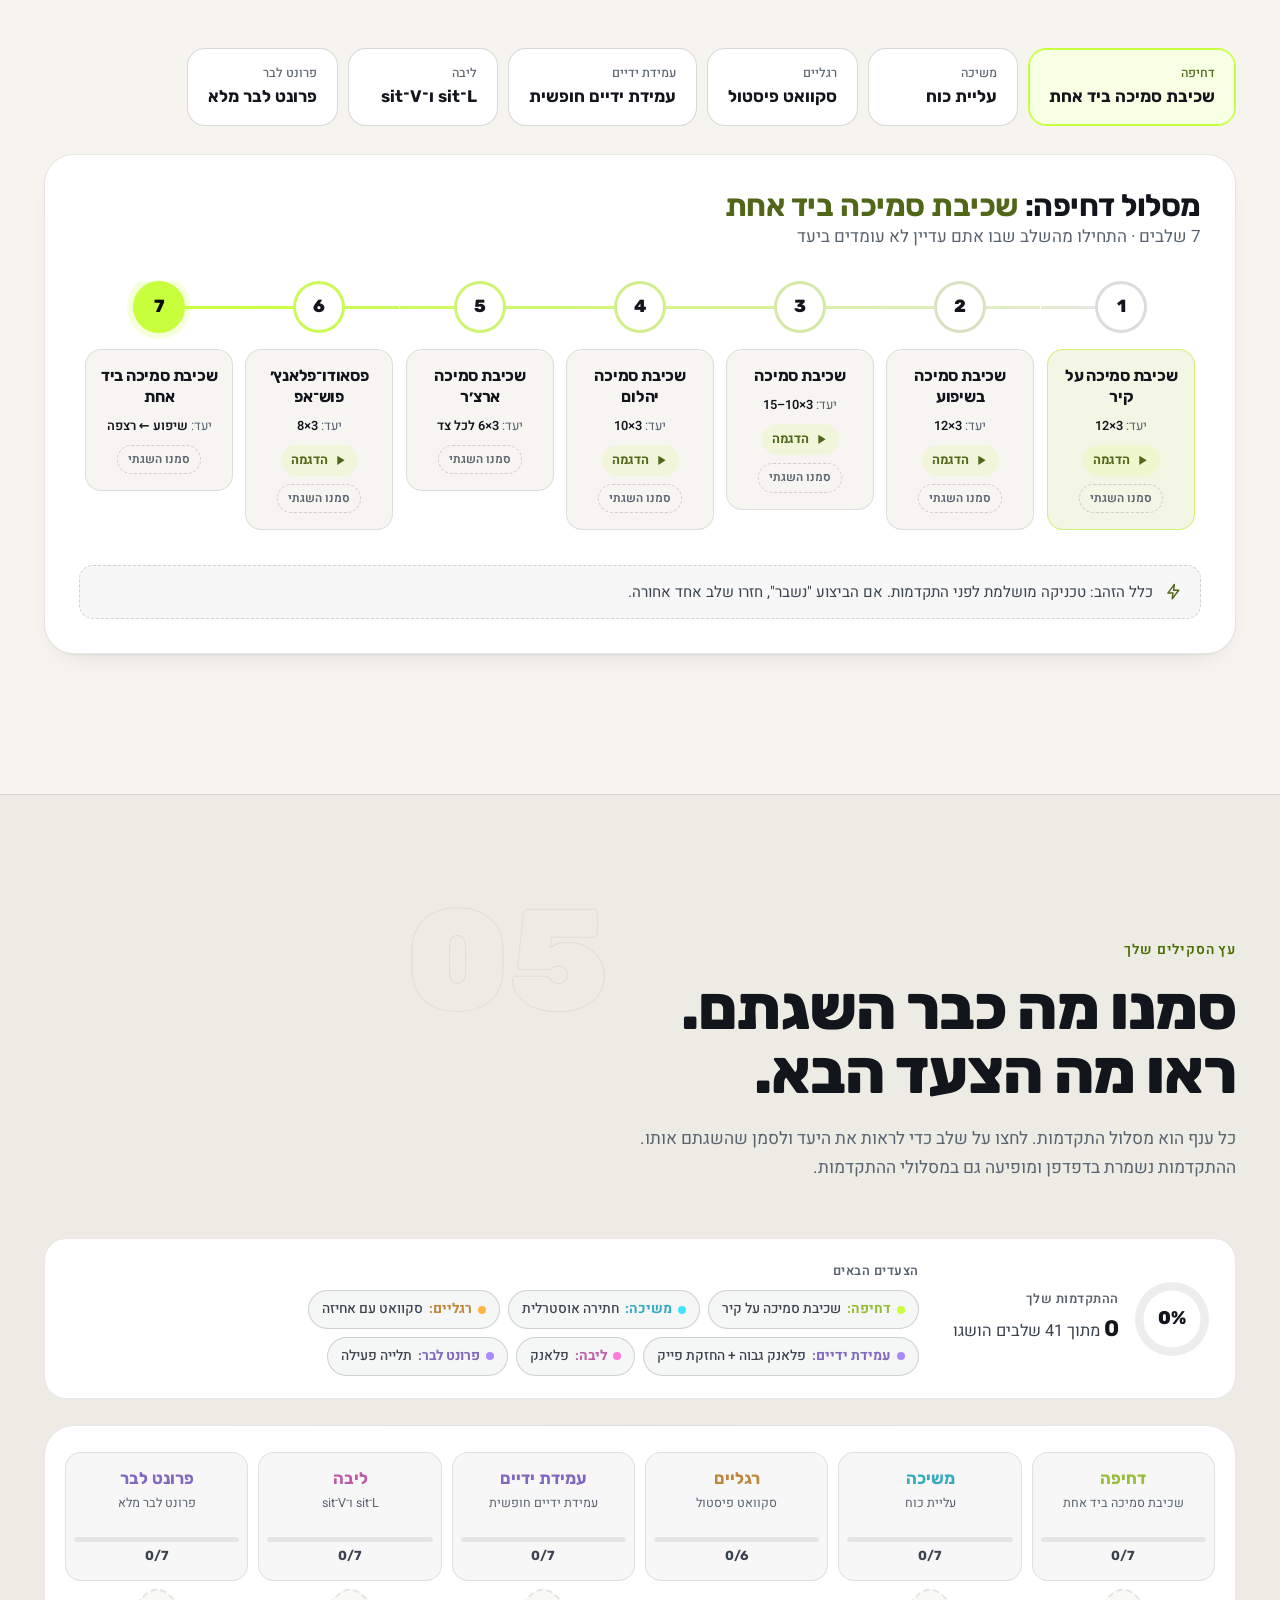
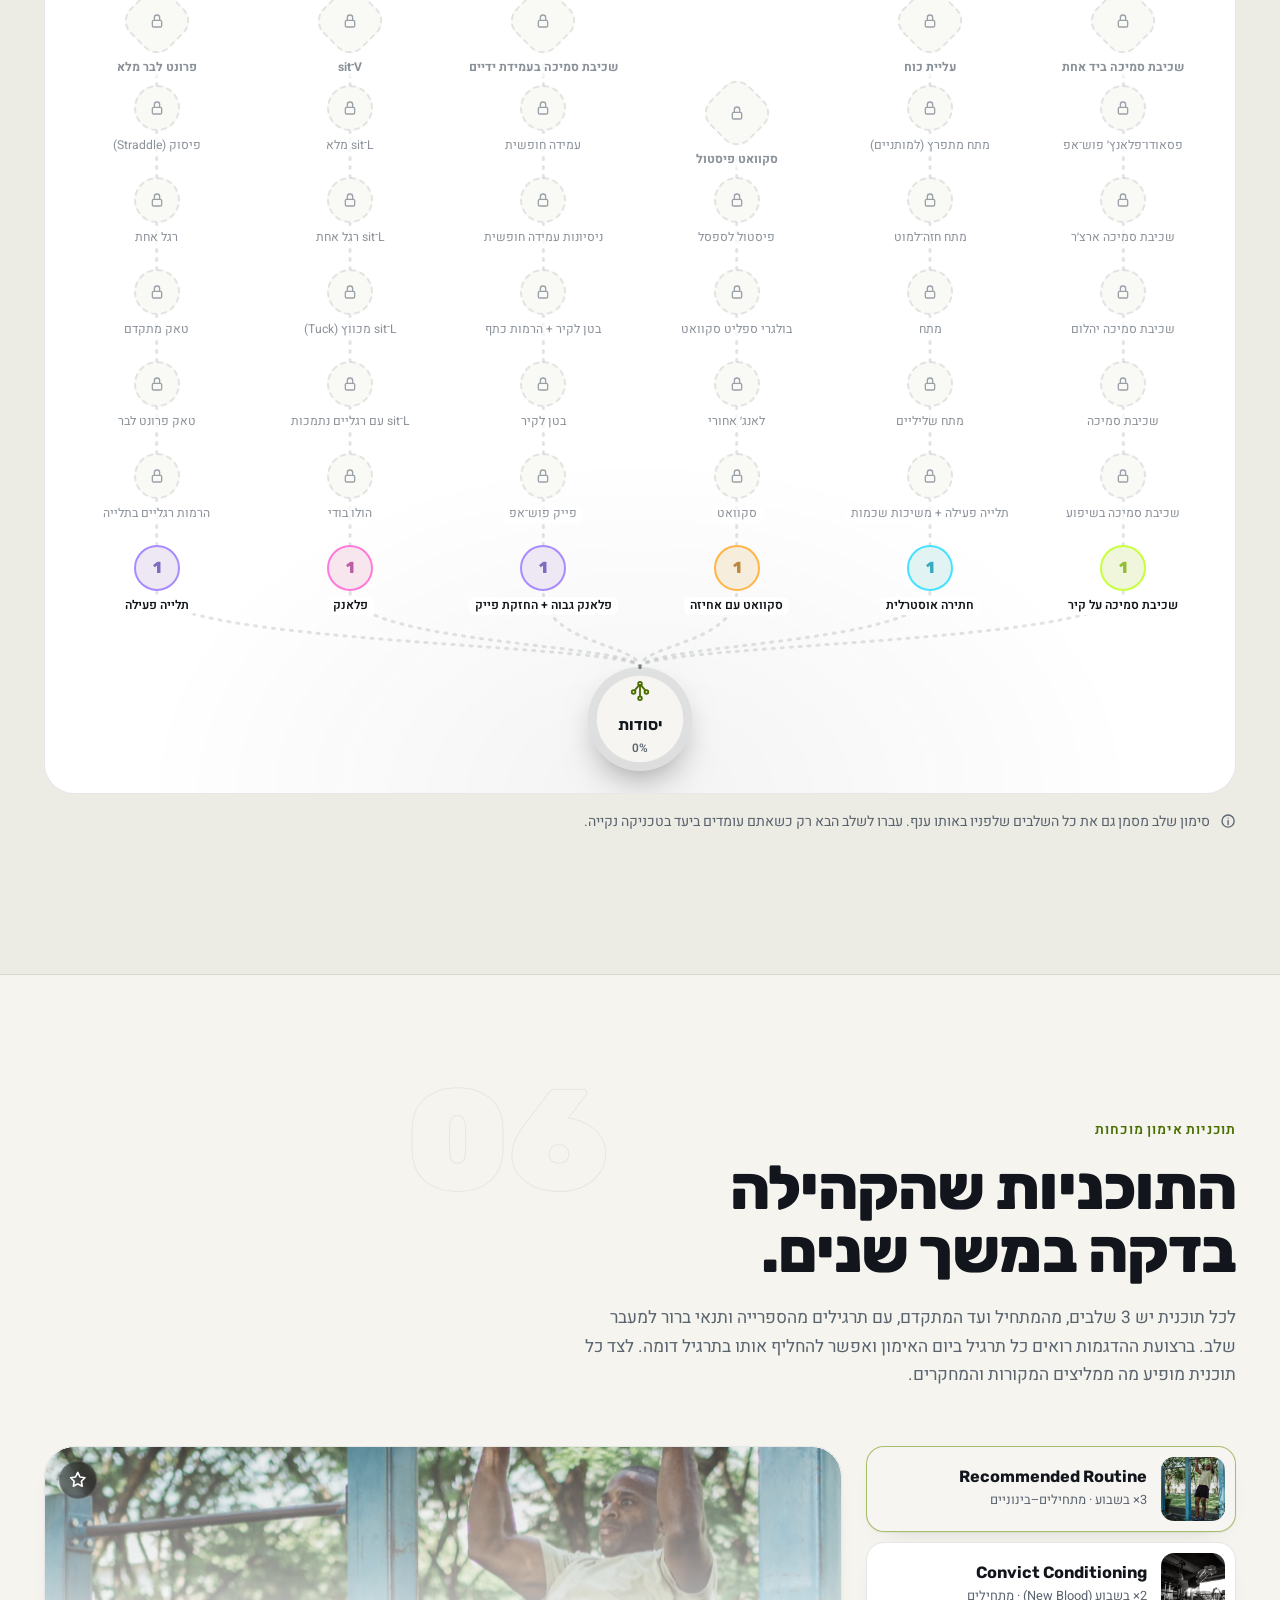
==== commit 3cc5d9c6: "Add files via upload" ====
--- a/index.html
+++ b/index.html
@@ -27,6 +27,7 @@
   <link rel="stylesheet" href="assets/css/kalo.css" />
   <link rel="stylesheet" href="assets/css/parks.css" />
   <link rel="stylesheet" href="assets/css/programs.css" />
+  <link rel="stylesheet" href="assets/css/my.css" />
   <link rel="stylesheet" href="assets/css/a11y.css" />
   <link rel="stylesheet" href="assets/css/responsive.css" />
 </head>
@@ -39,7 +40,7 @@
     <div class="wrap nav-in">
       <a href="#top" class="logo" aria-label="KALOS — לראש העמוד">
         <span class="logo-mark" aria-hidden="true">
-          <svg viewBox="0 0 32 32"><circle cx="16" cy="6" r="3.4"/><path d="M5 11h22M16 9.5v9M16 18.5l-5 9M16 18.5l5 9"/></svg>
+          <svg viewBox="0 0 32 32"><path d="M8.7 4.2 8 10.6h16l-.7-6.4M16 10.6v8M16 18.6l-4.4 9M16 18.6l4.4 9"/><circle class="lm-head" cx="16" cy="5.4" r="3.1"/><g class="lm-pts"><circle cx="11.3" cy="10.6" r="1.9"/><circle cx="20.7" cy="10.6" r="1.9"/><circle cx="16" cy="14.2" r="1.9"/><circle cx="13.3" cy="23.2" r="1.9"/><circle cx="18.7" cy="23.2" r="1.9"/></g></svg>
         </span>
         <span class="logo-txt">KALOS<small>קליסתניקס</small></span>
       </a>
@@ -61,7 +62,8 @@
         <button type="button" class="icon-btn nav-ib" id="a11yToggle" aria-haspopup="dialog" aria-label="תפריט נגישות" title="נגישות"><svg class="ico"><use href="#i-access"/></svg></button>
         <button type="button" class="icon-btn nav-ib nav-lang" id="langToggle" data-no-i18n>EN</button>
         <button class="icon-btn nav-ib" id="themeToggle" aria-label="מצב בהיר" title="מצב בהיר / כהה"><svg class="ico i-sun"><use href="#i-sun"/></svg><svg class="ico i-moon"><use href="#i-moon"/></svg></button>
-        <a href="#me" class="nav-me" id="navMe" aria-label="האימון שלי"><svg class="ico"><use href="#i-user"/></svg><span class="nav-me-t">האימון שלי</span><b class="nav-streak" id="navStreak" hidden><svg class="ico"><use href="#i-fire"/></svg><span></span></b></a>
+        <button type="button" class="icon-btn nav-ib nav-timer" id="navTimer" aria-expanded="false" aria-controls="timerPanel" aria-label="שעון: טיימר מנוחה וסטופר" title="שעון מנוחה וסטופר"><svg class="ico"><use href="#i-timer"/></svg><span class="nav-timer-t" id="navTimerT" aria-hidden="true"></span></button>
+        <button type="button" class="nav-me" id="navMe" aria-haspopup="dialog" aria-label="האזור האישי"><svg class="ico"><use href="#i-user"/></svg><span class="nav-me-t">האזור האישי</span><b class="nav-streak" id="navStreak" hidden><svg class="ico"><use href="#i-fire"/></svg><span></span></b></button>
       </div>
       <a href="#builder" class="btn btn-sm btn-accent nav-cta">בנה לי תוכנית</a>
       <button class="burger" id="burger" aria-label="פתח תפריט" aria-expanded="false" aria-controls="navLinks"><span></span><span></span></button>
@@ -83,7 +85,7 @@
             <a href="#exercises" class="btn btn-ghost btn-lg"><svg class="ico"><use href="#i-play"/></svg> לספריית התרגילים</a>
           </div>
           <dl class="hero-stats reveal">
-            <div><dt data-count="44" id="statEx">0</dt><dd>תרגילים עם הדגמה</dd></div>
+            <div><dt data-count="67" id="statEx">0</dt><dd>תרגילים עם הדגמה</dd></div>
             <div><dt data-count="6">0</dt><dd>מסלולי התקדמות</dd></div>
             <div><dt data-count="7">0</dt><dd>תוכניות מוכחות</dd></div>
             <div><dt>₪0</dt><dd>ציוד נדרש להתחלה</dd></div>
@@ -112,11 +114,24 @@
       </div>
     </div>
 
+    <!-- ===== המדריכים: Cali ו־Stheni ===== -->
+    <section class="section section-alt coaches-sec" id="coaches">
+      <div class="wrap">
+        <header class="sec-head reveal">
+          <span class="sec-num" aria-hidden="true">01</span>
+          <p class="eyebrow">הכירו את Cali ו־Stheni</p>
+          <h2>יופי וכוח.<br />עכשיו יש להם שמות.</h2>
+          <p class="sec-sub">שני המדריכים של KALOS מופיעים בכל הדגמה, בכל סרטון הדרכה ובכל אימון מודרך. השמות שלהם באים מהמילה קליסתניקס: Cali מ־κάλλος (יופי), ו־Stheni מ־σθένος (כוח). בחרו מי ילווה אתכם, או תנו להם להתחלף.</p>
+        </header>
+        <div class="coach-grid" id="coachGrid"></div>
+      </div>
+    </section>
+
     <!-- ===== מה זה ===== -->
     <section class="section" id="about">
       <div class="wrap">
         <header class="sec-head reveal">
-          <span class="sec-num" aria-hidden="true">01</span>
+          <span class="sec-num" aria-hidden="true">02</span>
           <p class="eyebrow">מה זה קליסתניקס?</p>
           <h2>יופי + כוח.<br />בלי משקולות.</h2>
         </header>
@@ -173,9 +188,9 @@
     <section class="section section-alt" id="exercises">
       <div class="wrap">
         <header class="sec-head reveal">
-          <span class="sec-num" aria-hidden="true">02</span>
+          <span class="sec-num" aria-hidden="true">03</span>
           <p class="eyebrow">ספריית התרגילים</p>
-          <h2><span class="ex-total">44</span> תרגילים.<br />הדגמה חיה לכל אחד.</h2>
+          <h2><span class="ex-total">67</span> תרגילים.<br />הדגמה חיה לכל אחד.</h2>
           <p class="sec-sub">חזה, גב, כתפיים, ידיים, בטן, רגליים וגוף מלא. בחרו אזור בגוף או דפוס תנועה, ולחצו על תרגיל כדי לראות הדגמה מונפשת של <b class="ok">ביצוע נכון</b> מול <b class="no">טעות נפוצה</b>, שלבי ביצוע, דגשים, התקדמות וסרטון.</p>
         </header>
 
@@ -205,7 +220,7 @@
     <section class="section" id="progressions">
       <div class="wrap">
         <header class="sec-head reveal">
-          <span class="sec-num" aria-hidden="true">03</span>
+          <span class="sec-num" aria-hidden="true">04</span>
           <p class="eyebrow">מסלולי התקדמות</p>
           <h2>כל מסע מתחיל<br />בצעד שאתה כבר יכול לעשות.</h2>
           <p class="sec-sub">בחרו מסלול. עברו לשלב הבא רק כשאתם עומדים <b>ביעד</b> של השלב הנוכחי בטכניקה מושלמת.</p>
@@ -219,7 +234,7 @@
     <section class="section section-alt" id="skilltree">
       <div class="wrap">
         <header class="sec-head reveal">
-          <span class="sec-num" aria-hidden="true">04</span>
+          <span class="sec-num" aria-hidden="true">05</span>
           <p class="eyebrow">עץ הסקילים שלך</p>
           <h2>סמנו מה כבר השגתם.<br />ראו מה הצעד הבא.</h2>
           <p class="sec-sub">כל ענף הוא מסלול התקדמות. לחצו על שלב כדי לראות את היעד ולסמן שהשגתם אותו. ההתקדמות נשמרת בדפדפן ומופיעה גם במסלולי ההתקדמות.</p>
@@ -232,10 +247,10 @@
     <section class="section" id="programs">
       <div class="wrap">
         <header class="sec-head reveal">
-          <span class="sec-num" aria-hidden="true">05</span>
+          <span class="sec-num" aria-hidden="true">06</span>
           <p class="eyebrow">תוכניות אימון מוכחות</p>
           <h2>התוכניות שהקהילה<br />בדקה במשך שנים.</h2>
-          <p class="sec-sub">לכל תוכנית יש 3 שלבים, מהמתחיל ועד המתקדם, עם תרגילים מהספרייה ותנאי ברור למעבר שלב. ברצועת Kalo רואים כל תרגיל ביום האימון ואפשר להחליף אותו בתרגיל דומה. לצד כל תוכנית מופיע מה ממליצים המקורות והמחקרים.</p>
+          <p class="sec-sub">לכל תוכנית יש 3 שלבים, מהמתחיל ועד המתקדם, עם תרגילים מהספרייה ותנאי ברור למעבר שלב. ברצועת ההדגמות רואים כל תרגיל ביום האימון ואפשר להחליף אותו בתרגיל דומה. לצד כל תוכנית מופיע מה ממליצים המקורות והמחקרים.</p>
         </header>
         <div class="programs">
           <div class="prog-list reveal" id="progList" role="tablist" aria-label="תוכניות"></div>
@@ -249,7 +264,7 @@
       <div class="builder-bg" aria-hidden="true"><img data-img="graffiti" data-w="1800" alt="" loading="lazy" /></div>
       <div class="wrap">
         <header class="sec-head reveal">
-          <span class="sec-num" aria-hidden="true">06</span>
+          <span class="sec-num" aria-hidden="true">07</span>
           <p class="eyebrow">מחולל תוכנית אישית</p>
           <h2>4 שאלות.<br />תוכנית שבועית מלאה.</h2>
           <p class="sec-sub">התוכנית נבנית לפי העקרונות המקצועיים שבאתר: נפח, תדירות, התקדמות לפי מנוף, והתרגיל המתאים לרמה שלך בכל דפוס תנועה.</p>
@@ -329,7 +344,7 @@
     <section class="section section-alt" id="workouts">
       <div class="wrap">
         <header class="sec-head reveal">
-          <span class="sec-num" aria-hidden="true">07</span>
+          <span class="sec-num" aria-hidden="true">08</span>
           <p class="eyebrow">אימונים מודרכים ואתגרים</p>
           <h2>לחצו "התחל".<br />אנחנו נספור בשבילכם.</h2>
           <p class="sec-sub">מצב אימון מודרך: הדגמה חיה לכל תרגיל, ספירת סטים, שעון מנוחה אוטומטי והנחיות קוליות. בסוף האימון הכל נשמר ביומן שלכם.</p>
@@ -343,7 +358,7 @@
     <section class="section" id="me">
       <div class="wrap">
         <header class="sec-head reveal">
-          <span class="sec-num" aria-hidden="true">08</span>
+          <span class="sec-num" aria-hidden="true">09</span>
           <p class="eyebrow">האימון שלי</p>
           <h2>כל חזרה נספרת.<br />כאן רואים אותה.</h2>
           <p class="sec-sub">יומן אימונים, רצפים, לוח חודשי, גרפים של התקדמות והישגים. הנתונים נשמרים רק בדפדפן שלכם, ואפשר לגבות ולשחזר אותם בקובץ.</p>
@@ -356,7 +371,7 @@
     <section class="section section-alt" id="tools">
       <div class="wrap">
         <header class="sec-head reveal">
-          <span class="sec-num" aria-hidden="true">09</span>
+          <span class="sec-num" aria-hidden="true">10</span>
           <p class="eyebrow">כלים</p>
           <h2>טיימר אינטרוולים<br />ומחשבונים.</h2>
           <p class="sec-sub">טיימר ל־Tabata, EMOM ו־AMRAP עם הנחיות קוליות, מחשבון כוח יחסי ומחשבון חלבון וקלוריות.</p>
@@ -369,7 +384,7 @@
     <section class="section" id="principles">
       <div class="wrap">
         <header class="sec-head reveal">
-          <span class="sec-num" aria-hidden="true">10</span>
+          <span class="sec-num" aria-hidden="true">11</span>
           <p class="eyebrow">עקרונות בניית תוכנית</p>
           <h2>המדע שמאחורי<br />ההתקדמות.</h2>
         </header>
@@ -391,10 +406,10 @@
     <section class="section section-alt" id="videos">
       <div class="wrap">
         <header class="sec-head reveal">
-          <span class="sec-num" aria-hidden="true">11</span>
-          <p class="eyebrow">סרטוני Kalo</p>
-          <h2>Kalo מדגים.<br />אתם מתקדמים.</h2>
-          <p class="sec-sub">לכל אחד מהתרגילים יש סרטון קצר בכיכובו של Kalo: <b class="ok">הביצוע הנכון</b>, השרירים שעובדים מסומנים על הגוף, צעד אחר צעד בהילוך איטי, ו<b class="no">הטעויות הנפוצות</b> ואיך לתקן אותן. בלי פרסומות, ועובד גם בלי אינטרנט.</p>
+          <span class="sec-num" aria-hidden="true">12</span>
+          <p class="eyebrow">סרטוני ההדרכה</p>
+          <h2>Cali ו־Stheni מדגימים.<br />אתם מתקדמים.</h2>
+          <p class="sec-sub">לכל אחד מהתרגילים יש סרטון קצר עם Cali או Stheni, המדריכים של KALOS: <b class="ok">הביצוע הנכון</b>, השרירים שעובדים מסומנים על הגוף, צעד אחר צעד בהילוך איטי, ו<b class="no">הטעויות הנפוצות</b> ואיך לתקן אותן. בלי פרסומות, ועובד גם בלי אינטרנט.</p>
         </header>
         <div class="chips kv-filters reveal" id="vidChips" role="group" aria-label="סינון לפי קטגוריה"></div>
         <div class="kv-grid" id="vidGrid"></div>
@@ -407,7 +422,7 @@
     <section class="section" id="parks">
       <div class="wrap">
         <header class="sec-head reveal">
-          <span class="sec-num" aria-hidden="true">12</span>
+          <span class="sec-num" aria-hidden="true">13</span>
           <p class="eyebrow">מצא פארק</p>
           <h2>מתקן כושר<br />קרוב אליכם.</h2>
           <p class="sec-sub">מוטות מתח, מקבילים, פינות כושר ומגרשים ציבוריים סביבכם, לפי המפה הפתוחה OpenStreetMap. בחרו מקום, ראו אילו תרגילים אפשר לעשות בו, וצאו לדרך עם Waze או Google Maps.</p>
@@ -448,7 +463,7 @@
     <section class="section" id="gallery">
       <div class="wrap">
         <header class="sec-head reveal">
-          <span class="sec-num" aria-hidden="true">13</span>
+          <span class="sec-num" aria-hidden="true">14</span>
           <p class="eyebrow">השראה</p>
           <h2>איך זה נראה<br />בעולם האמיתי.</h2>
         </header>
@@ -460,7 +475,7 @@
     <section class="section section-alt" id="faq">
       <div class="wrap faq-wrap">
         <header class="sec-head reveal">
-          <span class="sec-num" aria-hidden="true">14</span>
+          <span class="sec-num" aria-hidden="true">15</span>
           <p class="eyebrow">שאלות נפוצות</p>
           <h2>כל מה ששאלתם<br />(ועוד קצת).</h2>
         </header>
@@ -481,7 +496,7 @@
   <footer class="footer">
     <div class="wrap foot-in">
       <div>
-        <a href="#top" class="logo"><span class="logo-mark" aria-hidden="true"><svg viewBox="0 0 32 32"><circle cx="16" cy="6" r="3.4"/><path d="M5 11h22M16 9.5v9M16 18.5l-5 9M16 18.5l5 9"/></svg></span><span class="logo-txt">KALOS<small>קליסתניקס</small></span></a>
+        <a href="#top" class="logo"><span class="logo-mark" aria-hidden="true"><svg viewBox="0 0 32 32"><path d="M8.7 4.2 8 10.6h16l-.7-6.4M16 10.6v8M16 18.6l-4.4 9M16 18.6l4.4 9"/><circle class="lm-head" cx="16" cy="5.4" r="3.1"/><g class="lm-pts"><circle cx="11.3" cy="10.6" r="1.9"/><circle cx="20.7" cy="10.6" r="1.9"/><circle cx="16" cy="14.2" r="1.9"/><circle cx="13.3" cy="23.2" r="1.9"/><circle cx="18.7" cy="23.2" r="1.9"/></g></svg></span><span class="logo-txt">KALOS<small>קליסתניקס</small></span></a>
         <p class="muted">המדריך המקצועי לאימון במשקל גוף.</p>
       </div>
       <div>
@@ -498,7 +513,7 @@
         <h3>קרדיטים</h3>
         <ul class="muted">
           <li>תמונות: <a href="https://www.pexels.com/search/calisthenics/" target="_blank" rel="noopener">Pexels</a> (רישיון חופשי)</li>
-          <li>סרטוני Kalo והדגמות מונפשות: KALOS</li>
+          <li>סרטוני ההדרכה, הדמויות Cali ו־Stheni וההדגמות המונפשות: KALOS</li>
           <li>גופנים: Heebo ו־Rubik (רישיון SIL OFL)</li>
           <li>נתוני מפה: <a href="https://www.openstreetmap.org/copyright" target="_blank" rel="noopener">OpenStreetMap</a></li>
         </ul>
@@ -548,7 +563,7 @@
           <button role="tab" aria-selected="false" data-tab="cues">דגשים</button>
           <button role="tab" aria-selected="false" data-tab="mistakes">טעויות</button>
           <button role="tab" aria-selected="false" data-tab="prog">התקדמות</button>
-          <button role="tab" aria-selected="false" data-tab="video">סרטון Kalo</button>
+          <button role="tab" aria-selected="false" data-tab="video">סרטון הדרכה</button>
         </div>
         <div class="m-pane" id="mPane" role="tabpanel"></div>
         <div class="m-foot">
@@ -559,14 +574,14 @@
     </div>
   </dialog>
 
-  <!-- ===== קולנוע: סרטון Kalo ===== -->
+  <!-- ===== קולנוע: סרטון הדרכה ===== -->
   <dialog class="cinema" id="cinema" aria-labelledby="cnTitle">
     <div class="cn-head">
       <h3 id="cnTitle"></h3>
       <button class="icon-btn" id="cnClose" aria-label="סגור"><svg class="ico"><use href="#i-x"/></svg></button>
     </div>
     <div class="cn-host" id="cnHost"></div>
-    <div class="cn-list" id="cnList" role="group" aria-label="רצועת Kalo" hidden></div>
+    <div class="cn-list" id="cnList" role="group" aria-label="רצועת הדגמות" hidden></div>
     <div class="cn-foot">
       <button class="btn btn-ghost btn-sm" id="cnEx">כרטיס התרגיל המלא</button>
       <span>
@@ -583,15 +598,31 @@
     <p id="lbCap"></p>
   </dialog>
 
-  <!-- ===== טיימר מנוחה ===== -->
+  <!-- ===== שעון (נפתח מהכפתור בסרגל העליון): טיימר מנוחה + סטופר ===== -->
   <div class="timer" id="timer">
-    <button class="timer-fab" id="timerFab" aria-expanded="false" aria-controls="timerPanel" aria-label="שעון מנוחה"><svg class="ico"><use href="#i-timer"/></svg></button>
-    <div class="timer-panel glass" id="timerPanel" hidden>
-      <p class="tp-title" id="tpTitle">שעון מנוחה</p>
-      <div class="ring"><svg viewBox="0 0 120 120"><circle cx="60" cy="60" r="52" class="r-bg"/><circle cx="60" cy="60" r="52" class="r-fg" id="ringFg"/></svg><b id="tpTime">1:30</b></div>
-      <p class="tp-sub" id="tpSub"></p>
-      <div class="tp-presets" id="tpPresets"><button data-sec="60">60״</button><button data-sec="90" class="on">90״</button><button data-sec="120">2׳</button><button data-sec="180">3׳</button></div>
-      <div class="tp-actions"><button class="btn btn-accent btn-sm" id="tpGo">התחל</button><button class="btn btn-ghost btn-sm" id="tpReset">איפוס</button></div>
+    <div class="timer-panel glass" id="timerPanel" role="dialog" aria-label="שעון" hidden>
+      <div class="tp-head">
+        <div class="seg seg-sm tp-modes" role="tablist" aria-label="סוג השעון">
+          <button role="tab" id="tpTabRest" aria-selected="true" aria-controls="tpRest" data-tmode="rest">טיימר מנוחה</button>
+          <button role="tab" id="tpTabSw" aria-selected="false" aria-controls="tpSw" data-tmode="sw" tabindex="-1">סטופר</button>
+        </div>
+        <button type="button" class="icon-btn tp-close" id="tpClose" aria-label="סגור את השעון"><svg class="ico"><use href="#i-x"/></svg></button>
+      </div>
+      <div id="tpRest" role="tabpanel" aria-labelledby="tpTabRest">
+        <p class="tp-title" id="tpTitle">שעון מנוחה</p>
+        <div class="ring"><svg viewBox="0 0 120 120" aria-hidden="true"><circle cx="60" cy="60" r="52" class="r-bg"/><circle cx="60" cy="60" r="52" class="r-fg" id="ringFg"/></svg><b id="tpTime" role="timer" aria-live="off">1:30</b></div>
+        <p class="tp-sub" id="tpSub"></p>
+        <div class="tp-presets" id="tpPresets"><button data-sec="60">60״</button><button data-sec="90" class="on">90״</button><button data-sec="120">2׳</button><button data-sec="180">3׳</button></div>
+        <div class="tp-actions"><button class="btn btn-accent btn-sm" id="tpGo">התחל</button><button class="btn btn-ghost btn-sm" id="tpReset">איפוס</button></div>
+      </div>
+      <div id="tpSw" role="tabpanel" aria-labelledby="tpTabSw" hidden>
+        <p class="tp-title">סטופר</p>
+        <b class="sw-time" id="swTime" role="timer" aria-live="off">0:00.0</b>
+        <p class="tp-sub" id="swSub">מודד זמן החזקה, סט או אימון שלם</p>
+        <div class="tp-actions"><button class="btn btn-accent btn-sm" id="swGo">התחל</button><button class="btn btn-ghost btn-sm" id="swLap" disabled>הקפה</button><button class="btn btn-ghost btn-sm" id="swReset" disabled>איפוס</button></div>
+        <ol class="sw-laps" id="swLaps" aria-label="הקפות"></ol>
+      </div>
+      <p class="sr-only" id="tpLive" aria-live="polite"></p>
     </div>
   </div>
 
@@ -603,6 +634,8 @@
       <symbol id="i-arrow" viewBox="0 0 24 24"><path d="M19 12H5m6-6-6 6 6 6"/></symbol>
       <symbol id="i-chev-l" viewBox="0 0 24 24"><path d="m15 18-6-6 6-6"/></symbol>
       <symbol id="i-chev-r" viewBox="0 0 24 24"><path d="m9 18 6-6-6-6"/></symbol>
+      <symbol id="i-chev-u" viewBox="0 0 24 24"><path d="m6 15 6-6 6 6"/></symbol>
+      <symbol id="i-chev-d" viewBox="0 0 24 24"><path d="m6 9 6 6 6-6"/></symbol>
       <symbol id="i-play" viewBox="0 0 24 24"><path d="M7 4.5v15l12-7.5z" fill="currentColor" stroke="none"/></symbol>
       <symbol id="i-pause" viewBox="0 0 24 24"><path d="M8 5v14M16 5v14"/></symbol>
       <symbol id="i-access" viewBox="0 0 24 24"><circle cx="12" cy="4.5" r="2"/><path d="M4.5 8.5 12 10l7.5-1.5M12 10v4.5m0 0-3.5 6.5M12 14.5l3.5 6.5"/></symbol>
@@ -661,6 +694,7 @@
   <script src="assets/js/data.js"></script>
   <script src="assets/js/exercises-extra.js"></script>
   <script src="assets/js/exercises-more.js"></script>
+  <script src="assets/js/exercises-plus.js"></script>
   <script src="assets/js/kalo.js"></script>
   <script src="assets/js/builder.js"></script>
   <script src="assets/js/core.js"></script>
@@ -673,6 +707,7 @@
   <script src="assets/js/workout.js"></script>
   <script src="assets/js/programs-plan.js"></script>
   <script src="assets/js/tracker.js"></script>
+  <script src="assets/js/my.js"></script>
   <script src="assets/js/share.js"></script>
   <script src="assets/js/app.js"></script>
   <script src="assets/js/parks.js"></script>
--- a/assets/css/style.css
+++ b/assets/css/style.css
@@ -95,7 +95,18 @@
 .logo { display: inline-flex; align-items: center; gap: 11px; }
 .logo-mark { width: 38px; height: 38px; border-radius: 12px; background: var(--accent); display: grid; place-items: center; box-shadow: 0 6px 20px -6px rgba(var(--accent-rgb), 0.6); }
 .logo-mark svg { width: 24px; height: 24px; fill: none; stroke: var(--accent-ink); stroke-width: 2.6; stroke-linecap: round; }
-.logo-mark svg circle { fill: var(--accent-ink); stroke: none; }
+.logo-mark svg { stroke-linejoin: round; overflow: visible; }
+.logo-mark svg .lm-head { fill: var(--accent-ink); stroke: none; }
+/* נקודות השרירים בלוגו: לבנות עם מסגרת כהה, כמו בסרטוני ההדרכה, עם פעימה עדינה */
+.logo-mark svg .lm-pts circle { fill: #fff; stroke: var(--accent-ink); stroke-width: 1; transform-box: fill-box; transform-origin: center; }
+@media (prefers-reduced-motion: no-preference) {
+  .logo:hover .lm-pts circle, .logo:focus-visible .lm-pts circle { animation: lmPulse 1.1s ease-in-out infinite; }
+  .logo .lm-pts circle:nth-child(2) { animation-delay: 0.12s; }
+  .logo .lm-pts circle:nth-child(3) { animation-delay: 0.24s; }
+  .logo .lm-pts circle:nth-child(4) { animation-delay: 0.36s; }
+  .logo .lm-pts circle:nth-child(5) { animation-delay: 0.48s; }
+}
+@keyframes lmPulse { 50% { transform: scale(1.35); } }
 .logo-txt { font-family: var(--display); font-weight: 900; font-size: 1.3rem; letter-spacing: 0.08em; display: flex; flex-direction: column; line-height: 1; }
 .logo-txt small { font-family: var(--font); font-size: 0.68rem; letter-spacing: 0.02em; font-weight: 500; color: var(--muted); margin-top: 3px; }
 .nav nav { flex: 1; }
@@ -308,6 +319,19 @@
 .fx-box { fill: rgba(255, 255, 255, 0.06); stroke: rgba(255, 255, 255, 0.15); }
 .fx-shadow { fill: rgba(0, 0, 0, 0.45); }
 .fx-wheel { fill: #0b0f14; stroke: #c3ccd5; stroke-width: 4; }
+/* המדריכים: Cali (קוקו, שיער ערמוני) ו־Stheni (שיער קצר, זקן, סרט ראש). צבעי הזהות מוגדרים גם ב־KX.coaches */
+.fx-c-cali { --hair: #c8643a; --coach: #ff6f91; }
+.fx-c-stheni { --hair: #3b414a; --coach: #38bdf8; }
+.fx-hair { fill: var(--hair); }
+.fx-hair-back .fx-hair { stroke: rgba(255, 255, 255, 0.18); stroke-width: 0.8; }
+.fx-tie { fill: var(--coach); }
+.fx-band { fill: none; stroke: var(--coach); stroke-width: 4.2; stroke-linecap: round; }
+.fx-band-tail { fill: var(--coach); }
+.fx-c-cali .fx-torso { stroke-width: 15.5; }
+.fx-c-cali .fx-arm { stroke-width: 9.6; }
+.fx-c-cali .fx-leg { stroke-width: 12.4; }
+.fx-c-stheni .fx-torso { stroke-width: 18.5; }
+.fx-c-stheni .fx-arm { stroke-width: 11.5; }
 
 /* ---------- progressions ---------- */
 .prog-tabs { display: flex; gap: 10px; flex-wrap: wrap; margin-bottom: 28px; }
--- a/assets/css/kalo.css
+++ b/assets/css/kalo.css
@@ -183,3 +183,9 @@
   .kv-filters::-webkit-scrollbar { display: none; }
   .kv-filters .chip { flex: none; }
 }
+
+/* תווית המדריך (Cali / Stheni) בפינת הסרטון ובכרטיסי הסרטונים — צבע הזהות של המדריך */
+.km-brand.coach-brand { letter-spacing: 0.06em; }
+.km-brand.coach-brand i { display: grid; place-items: center; width: 1.9em; height: 1.9em; border-radius: 50%; background: var(--coach); color: #07090c; font-style: normal; letter-spacing: 0; }
+.kv-brand.coach-brand { letter-spacing: 0.06em; text-shadow: 0 1px 6px rgba(0, 0, 0, 0.7); }
+.kv-brand.coach-brand i { border-radius: 50%; background: var(--coach); color: #07090c; }
--- a/assets/css/my.css
+++ b/assets/css/my.css
@@ -0,0 +1,204 @@
+/* =========================================================
+   KALOS — המדריכים (Cali / Stheni), האזור האישי, והשעון בסרגל העליון
+   צבעים דרך טוקנים בלבד (ראו :root ב־style.css); --coach = צבע הזהות של המדריך
+   ========================================================= */
+
+/* ---------- שעון בסרגל העליון ---------- */
+.nav-timer { position: relative; }
+.nav-timer-t { display: none; font: 700 0.84rem / 1 var(--display); font-variant-numeric: tabular-nums; direction: ltr; }
+.nav-timer.has-time { width: auto; min-width: 40px; padding-inline: 10px 12px; border-radius: 999px; grid-auto-flow: column; gap: 6px; border-color: rgba(var(--accent-rgb), 0.45); background: var(--accent-soft); }
+.nav-timer.has-time .nav-timer-t { display: block; }
+.nav-timer.running { color: var(--accent-text); }
+.nav-timer.running .ico { animation: navTick 1s steps(2) infinite; }
+@keyframes navTick { 50% { transform: rotate(8deg); } }
+.nav-timer.has-time:hover { transform: none; }
+/* מסך צר: רק אייקון, וטבעת התקדמות סביב הכפתור */
+@media (max-width: 480px) {
+  .nav-timer.has-time { width: 40px; padding: 0; border-radius: 50%; }
+  .nav-timer.has-time .nav-timer-t { display: none; }
+  .nav-timer.has-time::before { content: ''; position: absolute; inset: -3px; border-radius: 50%; pointer-events: none;
+    background: conic-gradient(var(--accent) calc(var(--p, 0) * 360deg), rgba(var(--fg), 0.12) 0);
+    -webkit-mask: radial-gradient(farthest-side, transparent calc(100% - 3px), #000 calc(100% - 2.5px)); mask: radial-gradient(farthest-side, transparent calc(100% - 3px), #000 calc(100% - 2.5px)); }
+}
+
+/* חלון השעון: יורד מהסרגל העליון (במקום הכפתור הצף שהיה בפינה) */
+.timer { top: calc(var(--nav-h) + 8px); bottom: auto; inset-inline-end: max(16px, env(safe-area-inset-right, 0px)); z-index: 105; }
+.timer-panel { position: relative; bottom: auto; inset-inline-end: auto; width: min(310px, calc(100vw - 24px)); max-height: calc(100dvh - var(--nav-h) - 24px); overflow: auto; padding: 16px 18px 18px; animation: tpDrop 0.3s var(--ease) both; }
+@keyframes tpDrop { from { opacity: 0; transform: translateY(-10px); } }
+.tp-head { display: flex; align-items: center; justify-content: space-between; gap: 8px; margin-bottom: 8px; }
+.tp-modes button[aria-selected='true'] { background: var(--surface3); color: var(--hi); }
+.tp-close { width: 36px; height: 36px; }
+.tp-close .ico { width: 16px; height: 16px; }
+.sw-time { display: block; margin: 18px 0 6px; font: 800 2.6rem / 1 var(--display); font-variant-numeric: tabular-nums; direction: ltr; }
+.sw-laps { max-height: 150px; overflow: auto; margin-top: 12px; text-align: start; }
+.sw-laps li { display: grid; grid-template-columns: 1fr auto auto; gap: 10px; align-items: baseline; padding: 6px 2px; border-top: 1px solid var(--line); font-size: 0.86rem; }
+.sw-laps b { font-variant-numeric: tabular-nums; }
+.sw-laps small { color: var(--muted); font-variant-numeric: tabular-nums; }
+@media (max-width: 640px) { .timer { inset-inline: 12px; } .timer-panel { margin-inline-start: auto; } }
+
+/* ---------- תגית מדריך (מודאל התרגיל) ---------- */
+.tag-coach i { background: var(--coach); }
+.m-toset { white-space: nowrap; }
+
+/* ---------- #coaches ---------- */
+.coach-grid { display: grid; grid-template-columns: repeat(2, minmax(0, 1fr)); gap: 22px; }
+.coach-card { display: grid; grid-template-rows: auto 1fr; border-radius: var(--radius-lg); overflow: hidden; background: var(--surface); border: 1px solid var(--line2); box-shadow: inset 0 3px 0 var(--coach); }
+.coach-stage { position: relative; aspect-ratio: 16 / 9; max-height: 320px; width: 100%; background: radial-gradient(90% 80% at 50% 70%, color-mix(in srgb, var(--coach) 16%, var(--stage)), var(--stage)); }
+.coach-stage svg { position: absolute; inset: 0; width: 100%; height: 100%; }
+.coach-now { position: absolute; top: 14px; inset-inline-start: 16px; display: inline-flex; align-items: center; gap: 8px; padding: 5px 12px 5px 10px; border-radius: 999px; background: rgba(5, 7, 10, 0.6); color: #fff; font-size: 0.82rem; font-weight: 600; backdrop-filter: blur(6px); -webkit-backdrop-filter: blur(6px); }
+.coach-body { display: flex; flex-direction: column; gap: 10px; padding: 22px 24px 24px; }
+.coach-role { font-size: 0.84rem; font-weight: 700; letter-spacing: 0.04em; color: color-mix(in srgb, var(--coach) 50%, var(--text)); }
+.coach-body h3 { font-size: clamp(1.8rem, 3.2vw, 2.4rem); }
+.coach-bio { color: var(--text2); }
+.coach-tags { display: flex; flex-wrap: wrap; gap: 6px; }
+.coach-tags li { padding: 4px 11px; border-radius: 999px; font-size: 0.8rem; font-weight: 600; background: color-mix(in srgb, var(--coach) 14%, transparent); border: 1px solid color-mix(in srgb, var(--coach) 40%, transparent); }
+.coach-q { margin: 4px 0 0; padding-inline-start: 14px; border-inline-start: 3px solid var(--coach); font-style: italic; color: var(--text2); }
+.coach-acts { margin-top: auto; padding-top: 8px; display: flex; flex-wrap: wrap; align-items: center; gap: 12px; }
+.coach-count { color: var(--muted); font-size: 0.88rem; }
+.coach-count b { color: var(--hi); }
+.coach-both { grid-column: 1 / -1; display: flex; flex-wrap: wrap; align-items: center; justify-content: center; gap: 12px; color: var(--muted); font-size: 0.9rem; }
+@media (max-width: 760px) { .coach-grid { grid-template-columns: 1fr; } .coach-body { padding: 18px; } }
+
+/* ---------- האזור האישי ---------- */
+.nav-me { cursor: pointer; }
+.my { --dx: 36px; inset: 0; margin: 0; margin-inline-start: auto; width: min(600px, 100vw); max-width: 100vw; height: 100dvh; max-height: 100dvh; padding: 0; border: 0; border-inline-start: 1px solid var(--line2); background: var(--surface); color: var(--text); box-shadow: var(--shadow); }
+[dir='rtl'] .my { --dx: -36px; }
+.my[open] { animation: mySlide 0.4s var(--ease) both; }
+@keyframes mySlide { from { opacity: 0; transform: translateX(var(--dx)); } }
+.my::backdrop { background: rgba(3, 4, 6, 0.6); backdrop-filter: blur(6px); -webkit-backdrop-filter: blur(6px); }
+[data-theme='light'] .my::backdrop { background: rgba(30, 32, 28, 0.4); }
+.my { overflow: hidden; }
+.my-shell { height: 100%; min-height: 0; display: grid; grid-template-rows: auto auto auto minmax(0, 1fr) auto; padding-bottom: env(safe-area-inset-bottom, 0px); }
+.my-top { display: grid; grid-template-columns: auto 1fr auto; gap: 16px; align-items: center; padding: 20px 22px 14px; background: linear-gradient(180deg, color-mix(in srgb, var(--coach) 14%, transparent), transparent); }
+.my-av { width: 84px; height: 84px; border-radius: 22px; overflow: hidden; background: radial-gradient(80% 80% at 50% 70%, color-mix(in srgb, var(--coach) 22%, var(--stage)), var(--stage)); box-shadow: inset 0 0 0 2px color-mix(in srgb, var(--coach) 60%, transparent); }
+.my-av svg { width: 100%; height: 100%; display: block; }
+.my-hello h2 { font-size: clamp(1.2rem, 4.4vw, 1.55rem); margin: 4px 0 6px; }
+.my-tip { color: var(--text2); font-size: 0.92rem; line-height: 1.5; }
+.my-x { align-self: start; }
+.my-kpis { display: grid; grid-template-columns: repeat(4, minmax(0, 1fr)); gap: 8px; padding: 0 22px 14px; }
+.my-kpi { display: grid; justify-items: center; gap: 2px; padding: 10px 6px; border-radius: 16px; background: rgba(var(--fg), 0.04); border: 1px solid var(--line); text-align: center; }
+.my-kpi .ico { width: 17px; height: 17px; color: var(--accent-text); }
+.my-kpi b { font: 800 1.3rem / 1.1 var(--display); font-variant-numeric: tabular-nums; }
+.my-kpi span { color: var(--muted); font-size: 0.74rem; line-height: 1.25; }
+.my-tabs { margin: 0 22px; }
+.my-tabs .ico { width: 15px; height: 15px; vertical-align: -2px; }
+.my-pane { overflow: auto; overscroll-behavior: contain; padding: 4px 22px 22px; }
+.my-pane:focus { outline: none; }
+.my-foot { display: flex; flex-wrap: wrap; gap: 8px; justify-content: space-between; padding: 12px 22px; border-top: 1px solid var(--line); background: var(--surface); }
+.my-h { display: flex; align-items: flex-start; justify-content: space-between; gap: 12px; margin: 8px 0 16px; }
+.my-h h3 { font-size: 1.15rem; margin-bottom: 4px; }
+.my-h p { color: var(--muted); font-size: 0.9rem; line-height: 1.5; }
+.my-h .btn { flex: none; }
+.my-row { display: flex; flex-wrap: wrap; gap: 8px; align-items: center; }
+.my-empty { padding: 18px; border-radius: 18px; border: 1px dashed var(--line2); display: grid; gap: 12px; }
+.my-empty-s { color: var(--muted); font-size: 0.9rem; }
+.my-note { color: var(--muted); font-size: 0.86rem; margin-top: 12px; }
+.my-sub { color: var(--muted); font-size: 0.84rem; }
+.ok { color: var(--ok); }
+
+/* רשימת סטים */
+.my-sets { display: grid; gap: 12px; }
+.my-set { display: grid; gap: 10px; padding: 16px; border-radius: 20px; background: rgba(var(--fg), 0.035); border: 1px solid var(--line2); }
+.my-set h4 { font: 700 1.05rem / 1.25 var(--display); }
+.my-chips { display: flex; flex-wrap: wrap; gap: 6px; }
+.my-chips span { display: inline-flex; align-items: center; gap: 6px; padding: 4px 10px; border-radius: 999px; font-size: 0.8rem; background: rgba(var(--fg), 0.05); border: 1px solid var(--line); }
+.my-chips i { width: 7px; height: 7px; border-radius: 50%; background: var(--c); flex: none; }
+.my-chips small { color: var(--muted); font-variant-numeric: tabular-nums; }
+.my-meter { display: flex; align-items: center; gap: 10px; font-size: 0.82rem; color: var(--muted); }
+.my-meter b { color: var(--hi); font-variant-numeric: tabular-nums; }
+.my-bar { flex: 1; min-width: 60px; height: 8px; border-radius: 99px; background: rgba(var(--fg), 0.08); overflow: hidden; display: block; }
+.my-bar i { display: block; height: 100%; border-radius: inherit; background: var(--accent); }
+.my-spark { flex: none; overflow: visible; }
+.my-spark polyline { fill: none; stroke: var(--accent); stroke-width: 2; stroke-linejoin: round; stroke-linecap: round; vector-effect: non-scaling-stroke; }
+.my-spark circle { fill: var(--accent); }
+.my-ready { display: inline-flex; align-items: center; gap: 6px; font-size: 0.86rem; font-weight: 600; color: var(--accent-text); }
+.my-ready .ico { width: 16px; height: 16px; }
+.my-acts { display: flex; flex-wrap: wrap; gap: 8px; }
+.my-save { margin-top: 18px; padding-top: 16px; border-top: 1px solid var(--line); }
+.my-del { margin-inline-start: auto; color: var(--danger); }
+
+/* עורך */
+.my-field { display: grid; gap: 6px; margin-bottom: 14px; font-weight: 600; font-size: 0.88rem; }
+.my-field input, .my-pane select, .my-nums input { width: 100%; min-height: 44px; padding: 8px 12px; border-radius: 12px; border: 1px solid var(--line2); background: var(--bg2); color: var(--text); }
+.my-items { display: grid; gap: 10px; }
+.my-items li { display: grid; grid-template-columns: 64px 1fr auto; gap: 12px; align-items: center; padding: 10px; border-radius: 16px; background: rgba(var(--fg), 0.035); border: 1px solid var(--line2); border-inline-start: 3px solid var(--c); }
+.my-ifig { width: 64px; height: 64px; border-radius: 12px; background: var(--stage); display: block; }
+.my-in { display: grid; gap: 8px; min-width: 0; }
+.my-in > b { font-size: 0.96rem; }
+.my-nums { display: grid; grid-template-columns: repeat(4, minmax(0, 1fr)); gap: 6px; }
+.my-nums label { display: grid; gap: 2px; font-size: 0.72rem; color: var(--muted); }
+.my-nums input, .my-nums select { min-height: 40px; padding: 6px 8px; font-variant-numeric: tabular-nums; text-align: center; }
+.my-ord { display: grid; gap: 4px; }
+.my-ord .icon-btn { width: 34px; height: 34px; }
+.my-ord .icon-btn .ico { width: 15px; height: 15px; }
+.my-ord .icon-btn[disabled] { opacity: 0.3; pointer-events: none; }
+.my-add { margin-top: 16px; display: grid; gap: 8px; }
+.my-l { display: inline-flex; align-items: center; gap: 6px; font-weight: 700; font-size: 0.88rem; margin-top: 6px; }
+.my-l .ico { width: 15px; height: 15px; }
+.my-favadd { display: flex; flex-wrap: wrap; gap: 6px; }
+.my-favadd button { display: inline-flex; align-items: center; gap: 4px; min-height: 40px; padding: 6px 12px; border-radius: 999px; font-size: 0.86rem; font-weight: 600; border: 1px solid color-mix(in srgb, var(--c) 50%, transparent); background: color-mix(in srgb, var(--c) 10%, transparent); }
+.my-favadd button:hover { background: color-mix(in srgb, var(--c) 22%, transparent); }
+.my-favadd .ico { width: 14px; height: 14px; }
+.my-row select { flex: 1; min-width: 0; }
+
+/* התקדמות */
+.my-vol { display: grid; grid-template-columns: 1fr auto; gap: 4px 12px; align-items: end; padding: 14px 16px; margin-bottom: 14px; border-radius: 18px; background: rgba(var(--fg), 0.035); border: 1px solid var(--line); }
+.my-vol span { grid-column: 1 / -1; color: var(--muted); font-size: 0.82rem; }
+.my-vol svg { width: 100%; height: 56px; }
+.my-vol b { font: 800 1.4rem / 1 var(--display); font-variant-numeric: tabular-nums; }
+.my-prog { display: grid; gap: 10px; margin-bottom: 16px; }
+.my-prog li { display: grid; gap: 8px; padding: 14px; border-radius: 16px; background: rgba(var(--fg), 0.035); border: 1px solid var(--line2); border-inline-start: 3px solid var(--c); }
+.my-pg-h { display: flex; flex-wrap: wrap; justify-content: space-between; gap: 6px; align-items: baseline; }
+.my-pg-b { display: flex; align-items: center; gap: 12px; }
+.my-pg-s { font-size: 0.86rem; color: var(--text2); }
+.my-pg-s .ico { width: 14px; height: 14px; vertical-align: -2px; }
+.my-bump { justify-self: start; }
+
+/* בחירת סט / מועדפים / מדריך */
+.my-picks { display: grid; gap: 8px; margin-bottom: 14px; }
+.my-picks li { display: flex; align-items: center; justify-content: space-between; gap: 10px; padding: 12px 14px; border-radius: 14px; border: 1px solid var(--line2); }
+.my-picks li > span:first-child { display: grid; }
+.my-picks small { color: var(--muted); }
+.my-favs { display: grid; gap: 8px; }
+.my-favs li { display: grid; grid-template-columns: 56px 1fr; gap: 12px; align-items: center; padding: 8px; border-radius: 16px; border: 1px solid var(--line2); border-inline-start: 3px solid var(--c); }
+.my-favs .my-ifig { width: 56px; height: 56px; }
+.my-fv-t { display: grid; min-width: 0; }
+.my-fv-t small { color: var(--muted); }
+.my-fv-a { grid-column: 1 / -1; display: flex; flex-wrap: wrap; gap: 6px; align-items: center; }
+@media (min-width: 520px) { .my-favs li { grid-template-columns: 56px 1fr auto; } .my-fv-a { grid-column: auto; } }
+.my-copts { display: grid; gap: 10px; margin-bottom: 16px; }
+.my-copt { --coach: var(--accent); display: grid; grid-template-columns: auto 1fr; gap: 14px; align-items: center; padding: 14px 16px; border-radius: 18px; border: 1px solid var(--line2); background: rgba(var(--fg), 0.03); text-align: start; transition: border-color 0.2s, background 0.2s; }
+.my-copt:hover { background: rgba(var(--fg), 0.07); }
+.my-copt.on { border-color: var(--coach); background: color-mix(in srgb, var(--coach) 12%, transparent); }
+.my-copt b { display: block; font-size: 1.02rem; }
+.my-copt small { color: var(--muted); }
+.my-cdot { width: 42px; height: 42px; border-radius: 50%; display: grid; place-items: center; font: 800 1.1rem / 1 var(--display); background: var(--coach); color: #07090c; }
+
+@media (max-width: 520px) {
+  .my-top { grid-template-columns: auto 1fr auto; padding: 16px 16px 10px; gap: 12px; }
+  .my-av { width: 64px; height: 64px; border-radius: 18px; }
+  .my-kpis { padding: 0 16px 12px; gap: 6px; }
+  .my-kpi b { font-size: 1.1rem; }
+  .my-tabs, .my-pane { margin-inline: 0; }
+  .my-tabs { padding: 0 10px; }
+  .my-pane { padding: 4px 16px 18px; }
+  .my-foot { padding: 10px 16px; }
+  .my-h { flex-direction: column; }
+  .my-items li { grid-template-columns: 1fr auto; }
+  .my-items .my-ifig { display: none; }
+  .my-nums { grid-template-columns: repeat(2, minmax(0, 1fr)); }
+  .my-kpi { padding: 8px 4px; }
+  .my-kpi .ico { display: none; }
+  .my-kpi span { font-size: 0.7rem; }
+  .my-tabs button { padding: 12px 10px; font-size: 0.92rem; }
+  .my-foot .btn { flex: 1; justify-content: center; }
+}
+/* מסך צר או נמוך: כל החלון נגלל כיחידה אחת (אחרת הכותרת והמדדים לא משאירים מקום לתוכן), והפוטר נשאר צמוד למטה */
+@media (max-width: 520px), (max-height: 720px) {
+  .my-shell { display: flex; flex-direction: column; overflow-y: auto; overscroll-behavior: contain; }
+  .my-shell > * { flex-shrink: 0; }
+  .my-pane { flex: 1 0 auto; overflow: visible; }
+  .my-foot { position: sticky; bottom: 0; z-index: 1; }
+}
+@media (max-width: 340px) { .my-kpi b { font-size: 1rem; } .my-kpi span { font-size: 0.66rem; } .my-top { padding-inline: 12px; } .my-pane { padding-inline: 12px; } }
+@media print { .my, .timer { display: none !important; } }
--- a/assets/css/responsive.css
+++ b/assets/css/responsive.css
@@ -29,6 +29,9 @@
   .logo-txt { font-size: 1.15rem; }
   .wrap { padding-inline: 14px; }
   .menu-tools button { flex-basis: 100%; }
+  /* חימום: משך השלב יורד שורה במקום לחרוג מהכרטיס (מסך צר + טקסט מוגדל) */
+  .warm-list li { flex-wrap: wrap; }
+  .warm-list li small { white-space: normal; }
 }
 @media (max-width: 300px) {
   .logo-txt { display: none; }
